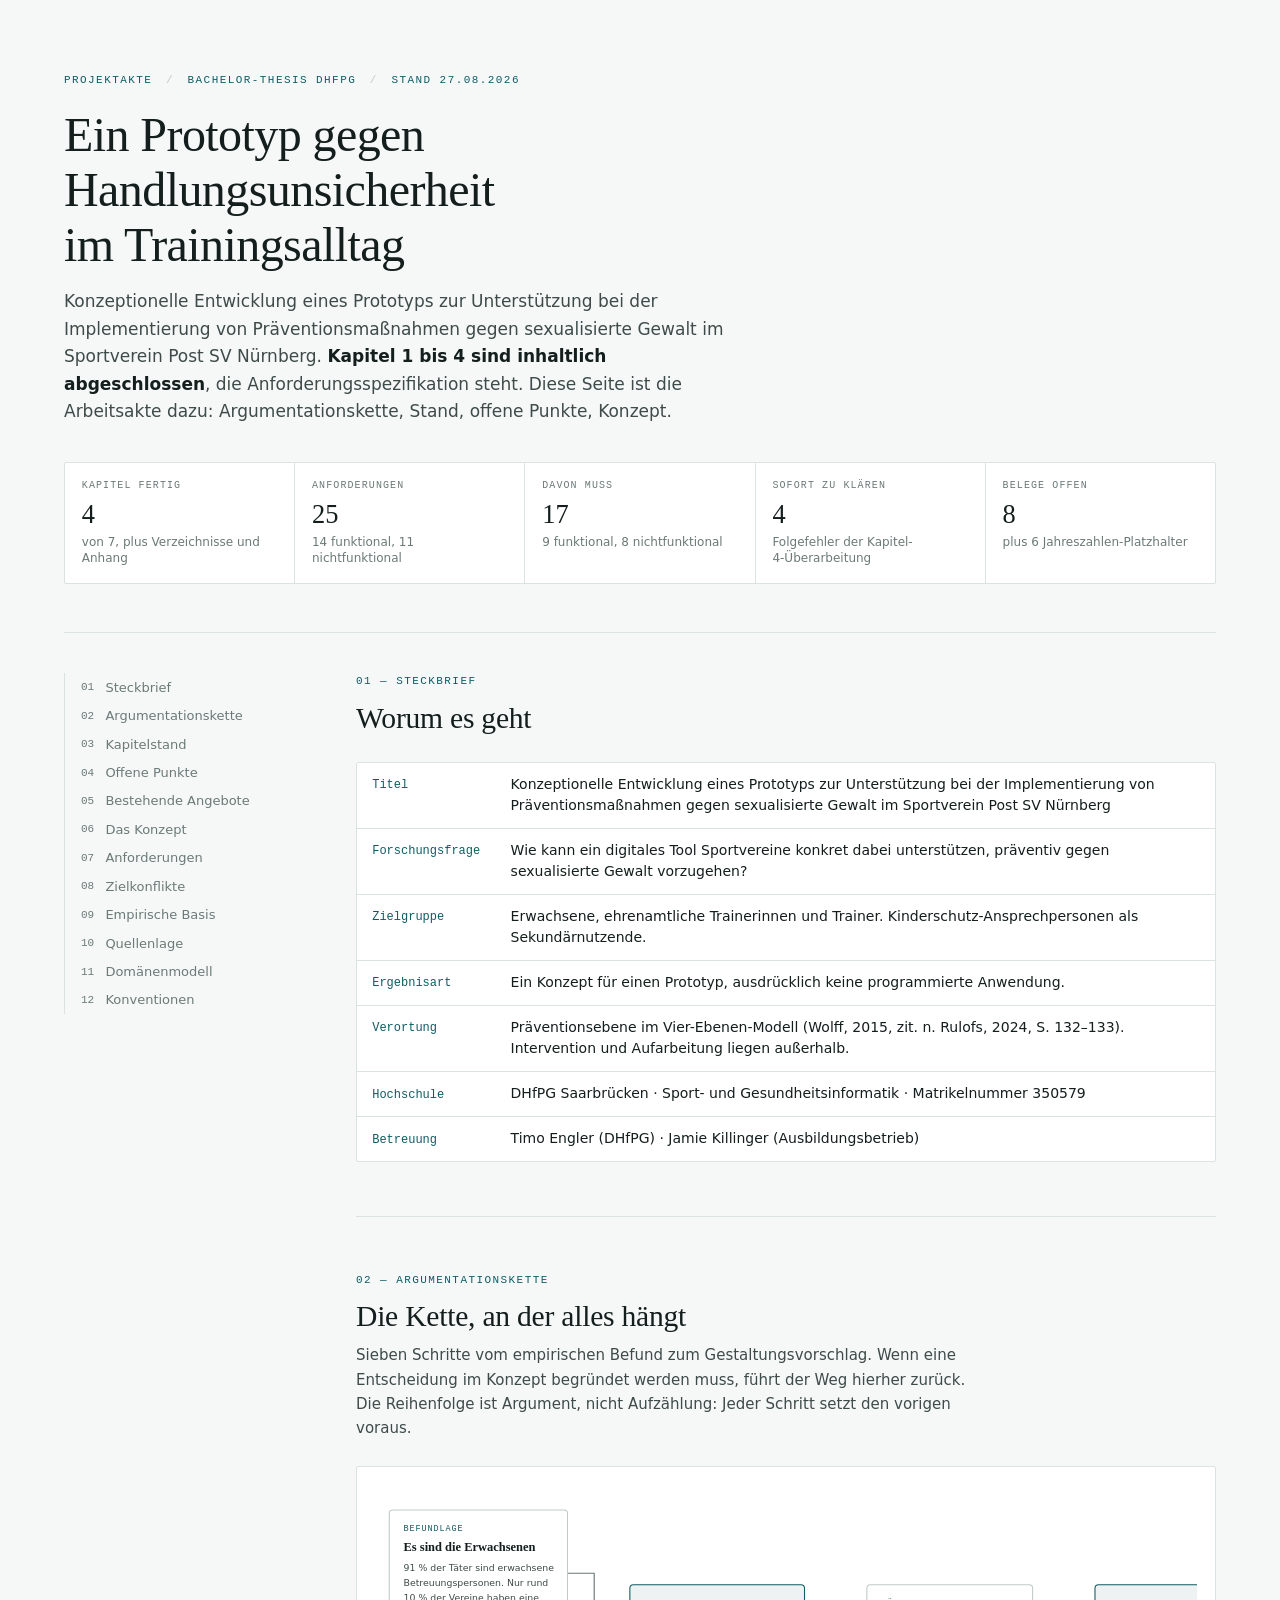
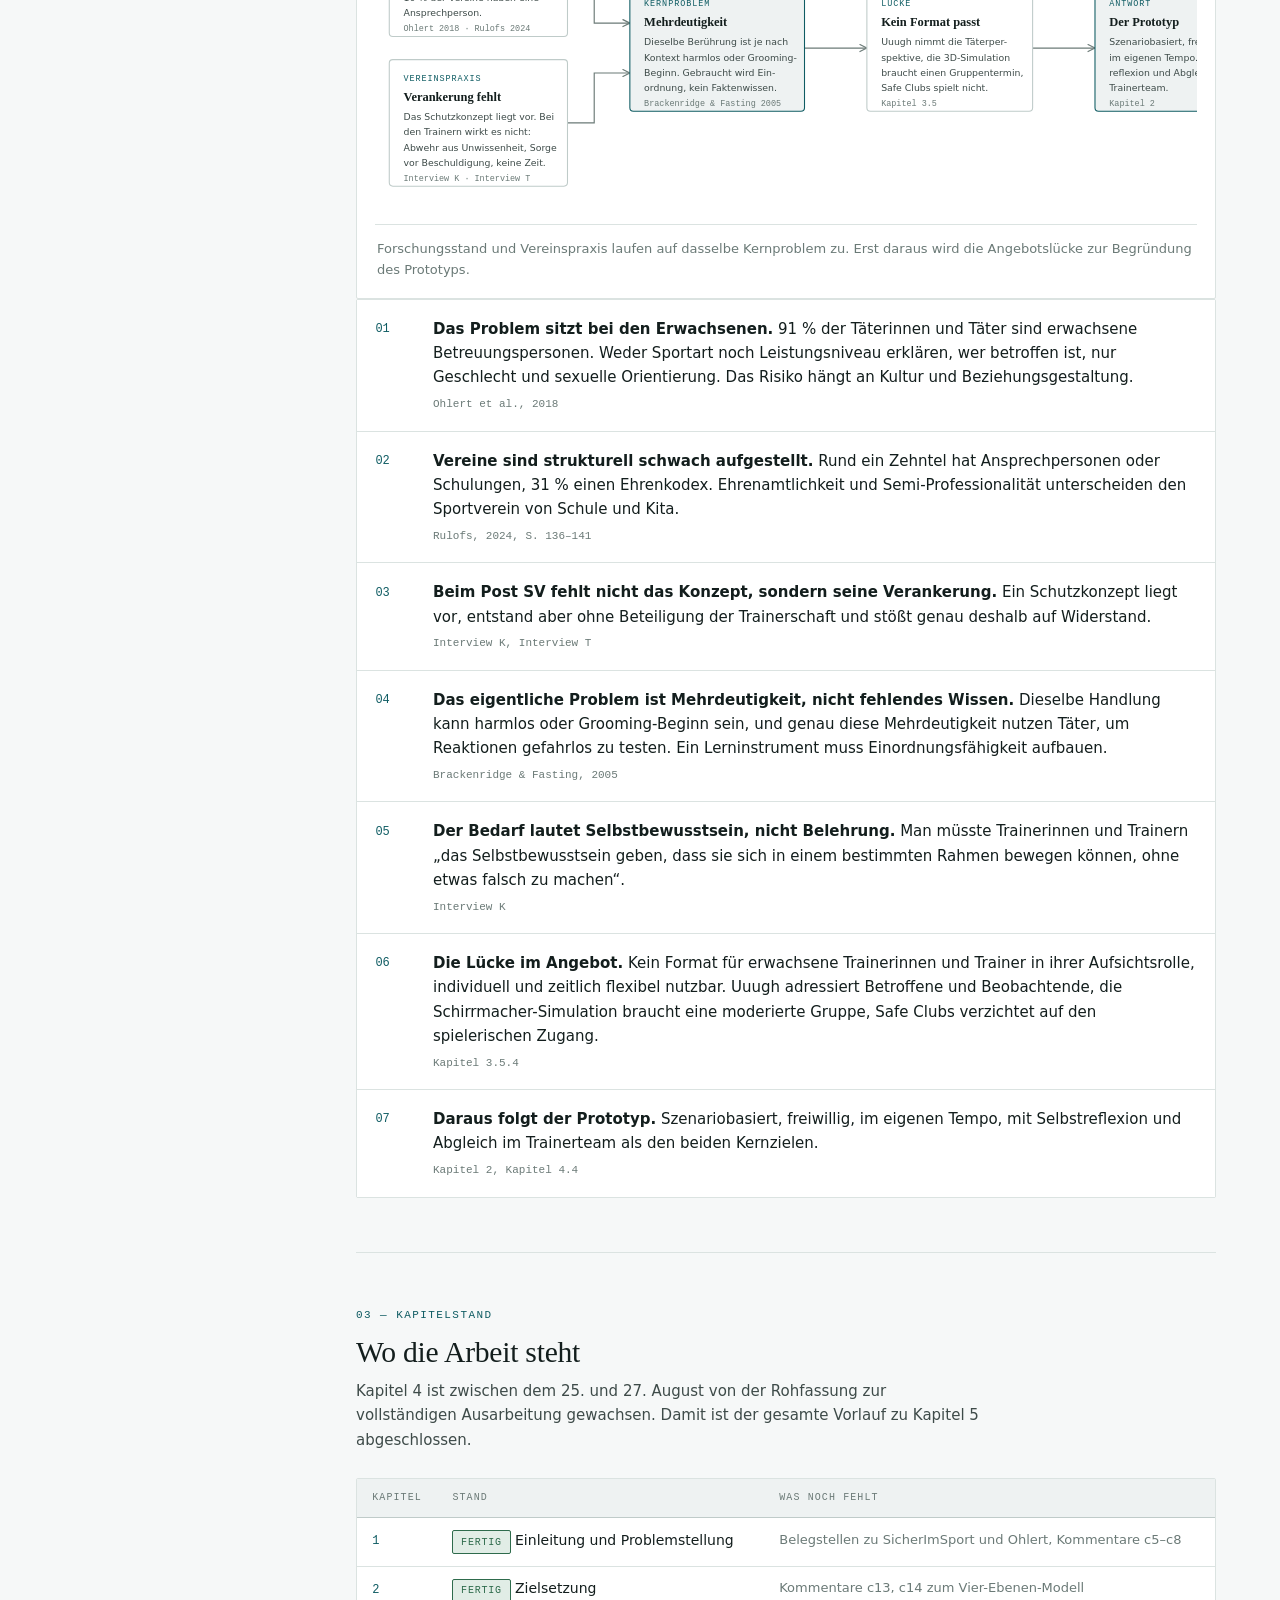
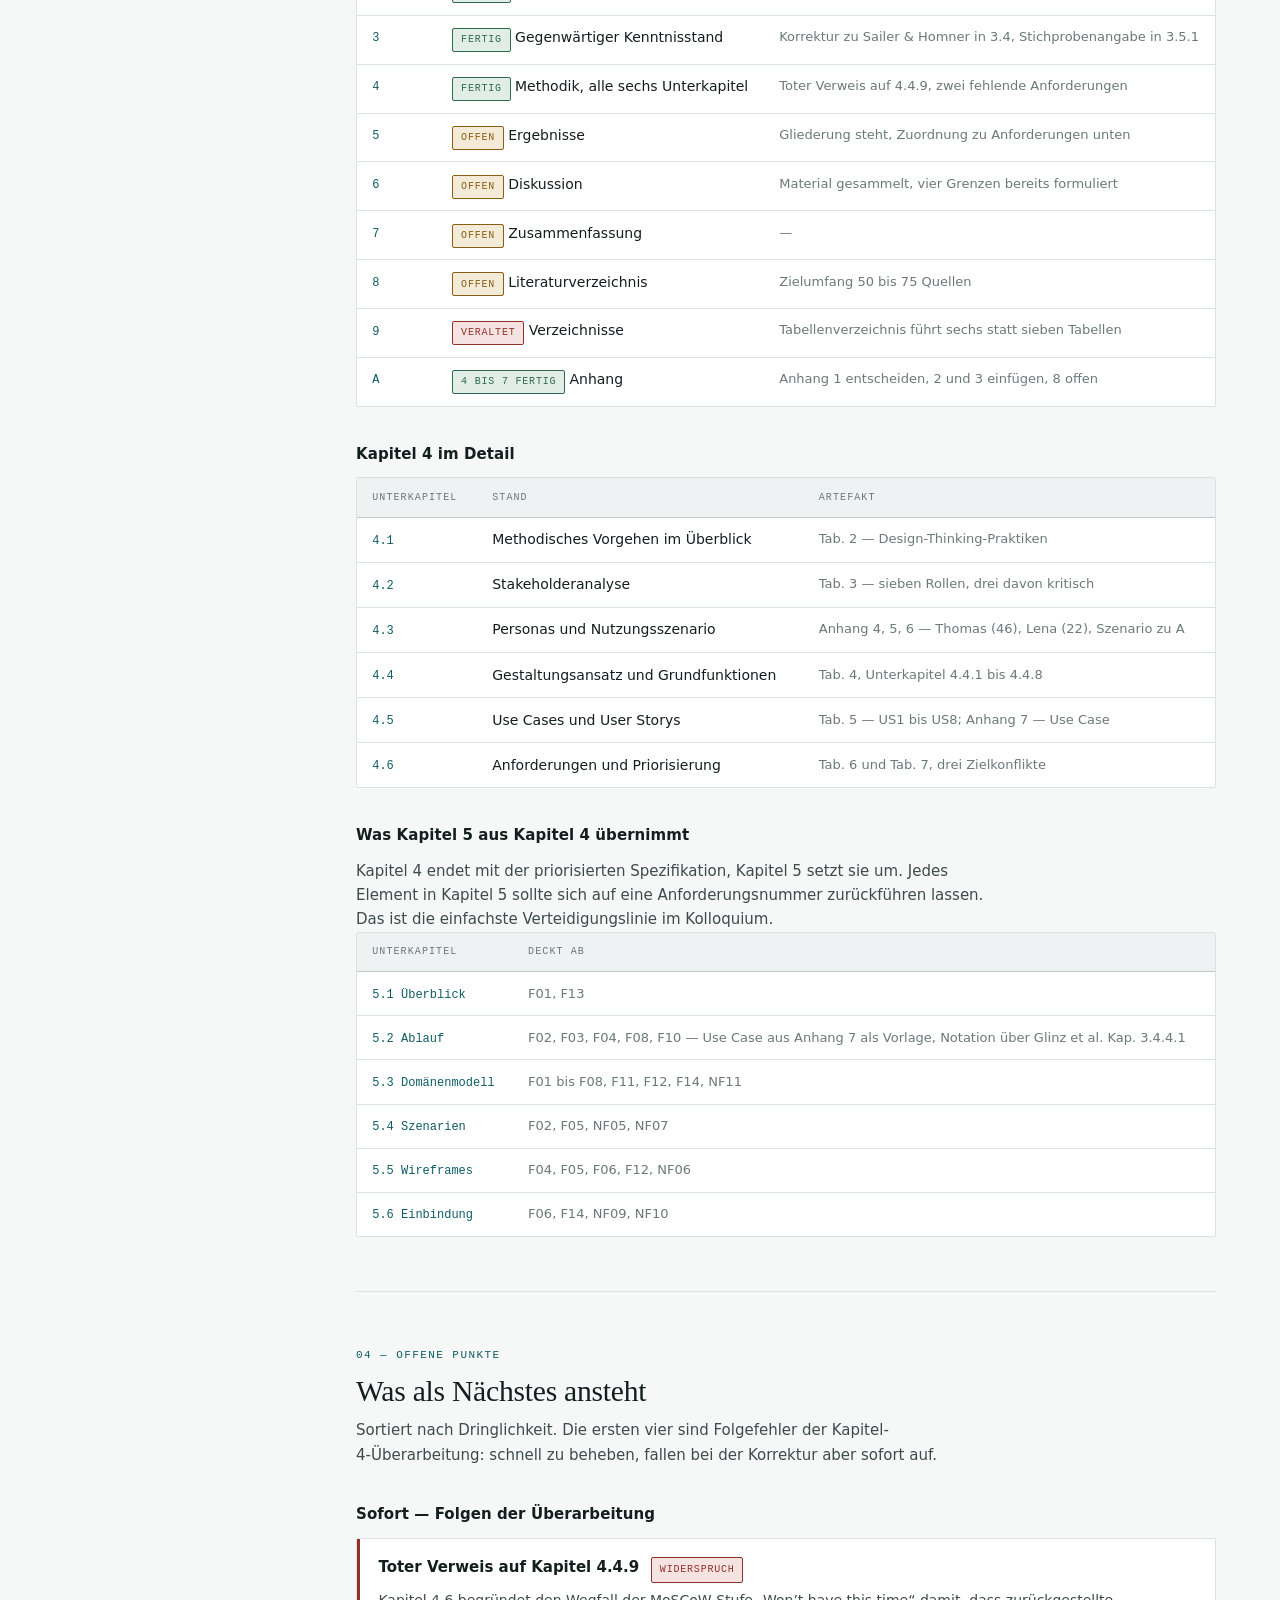
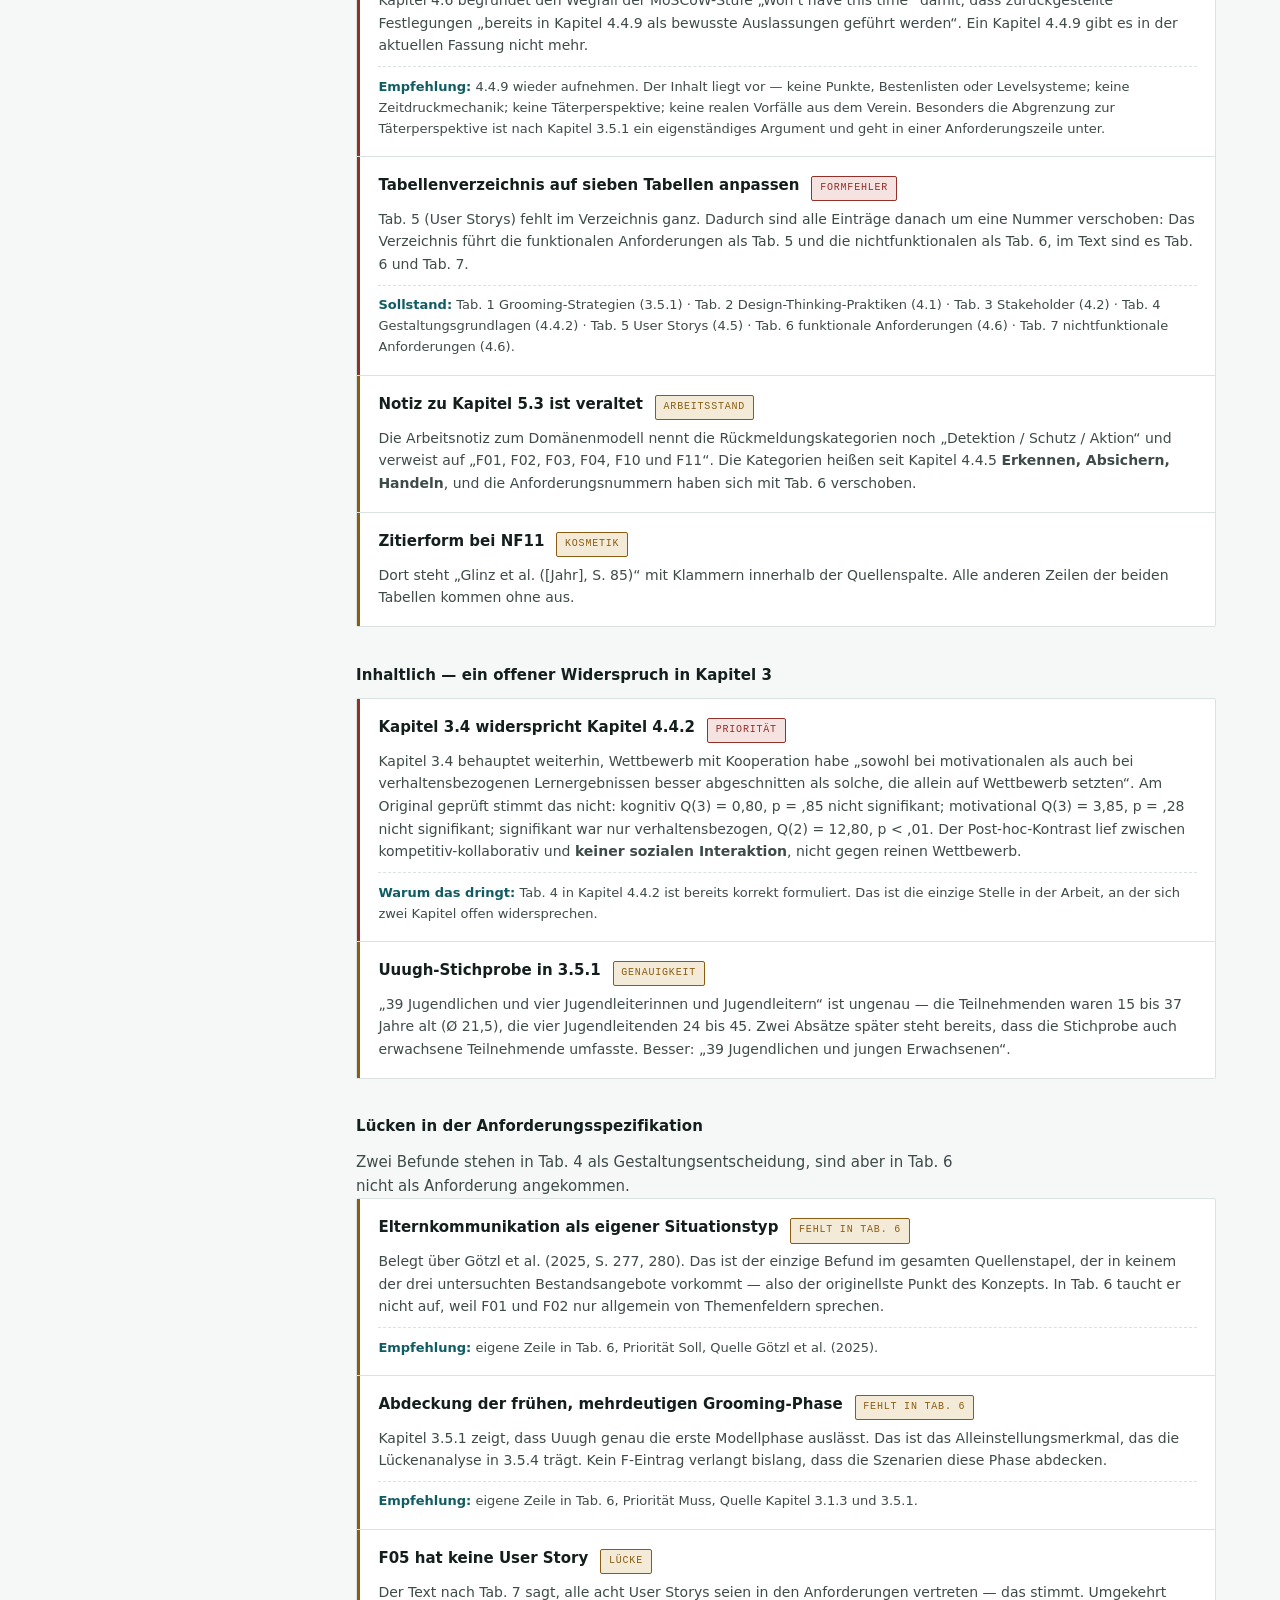
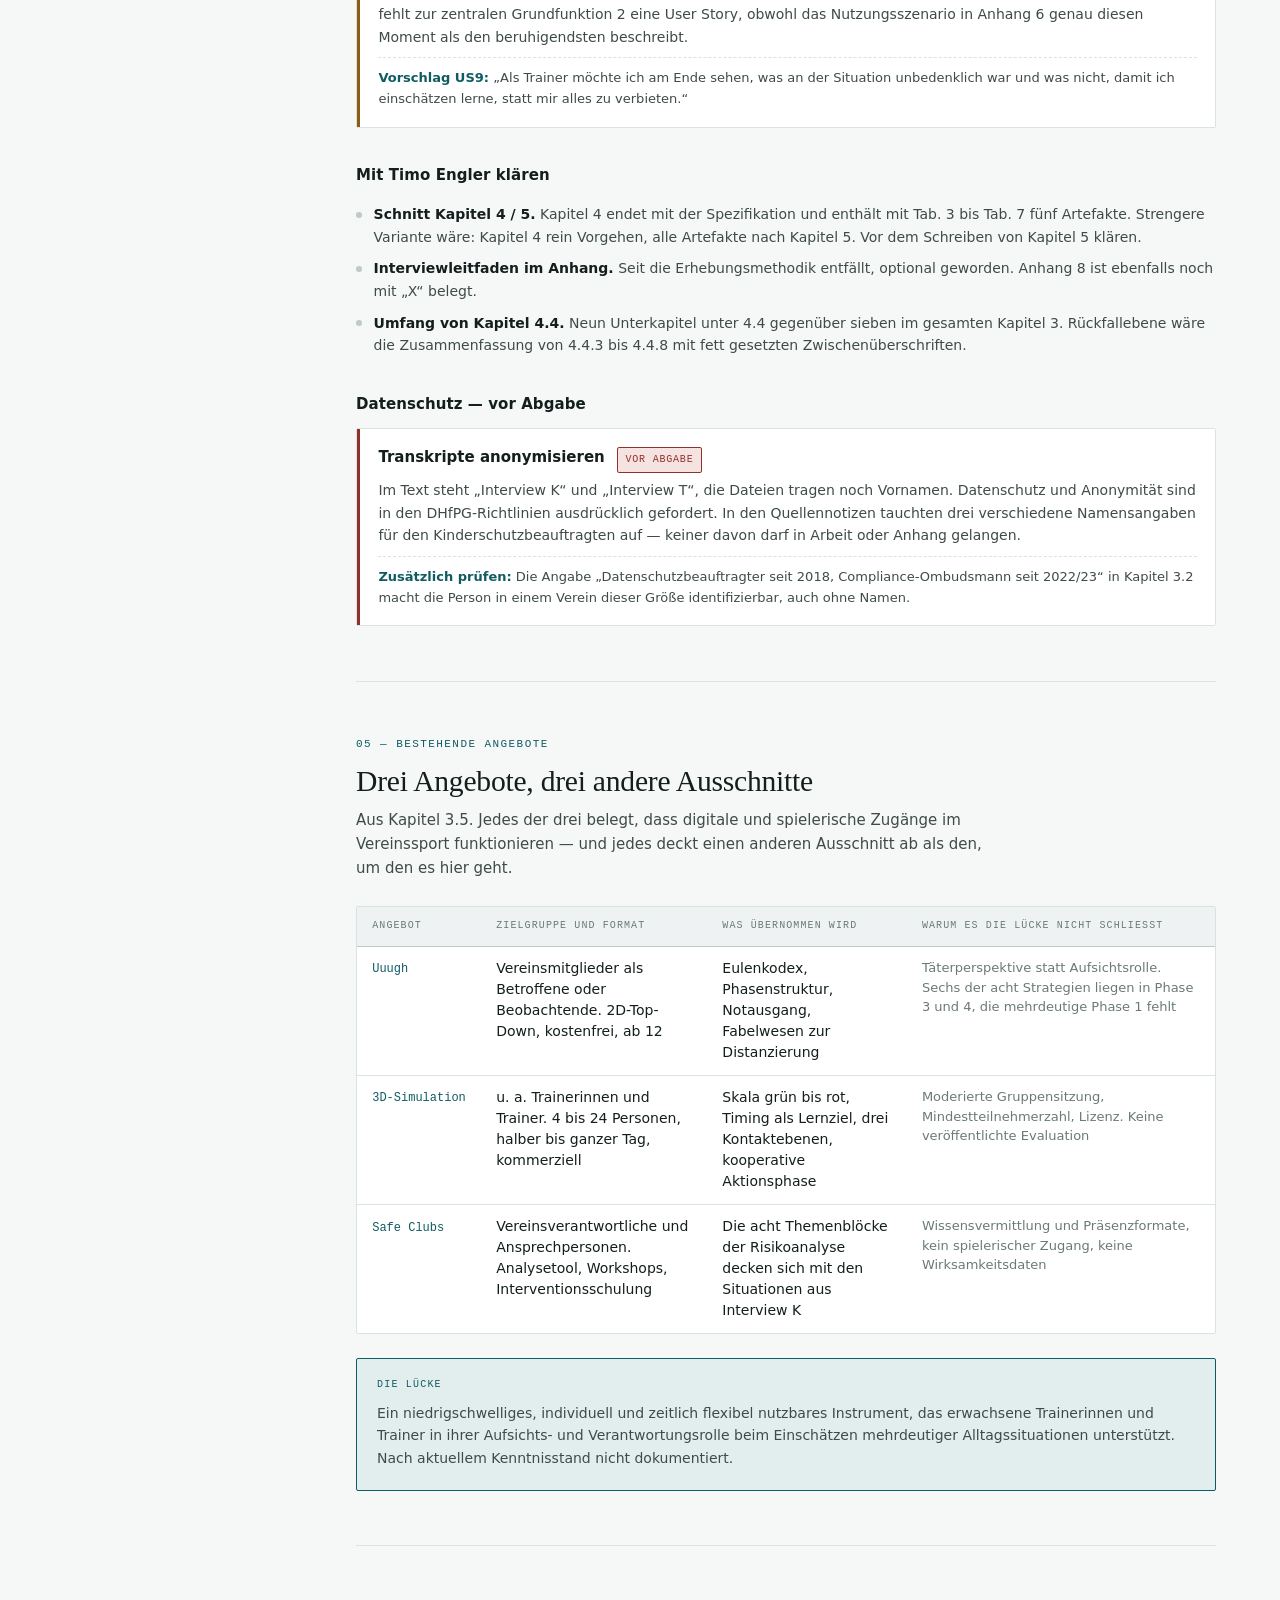
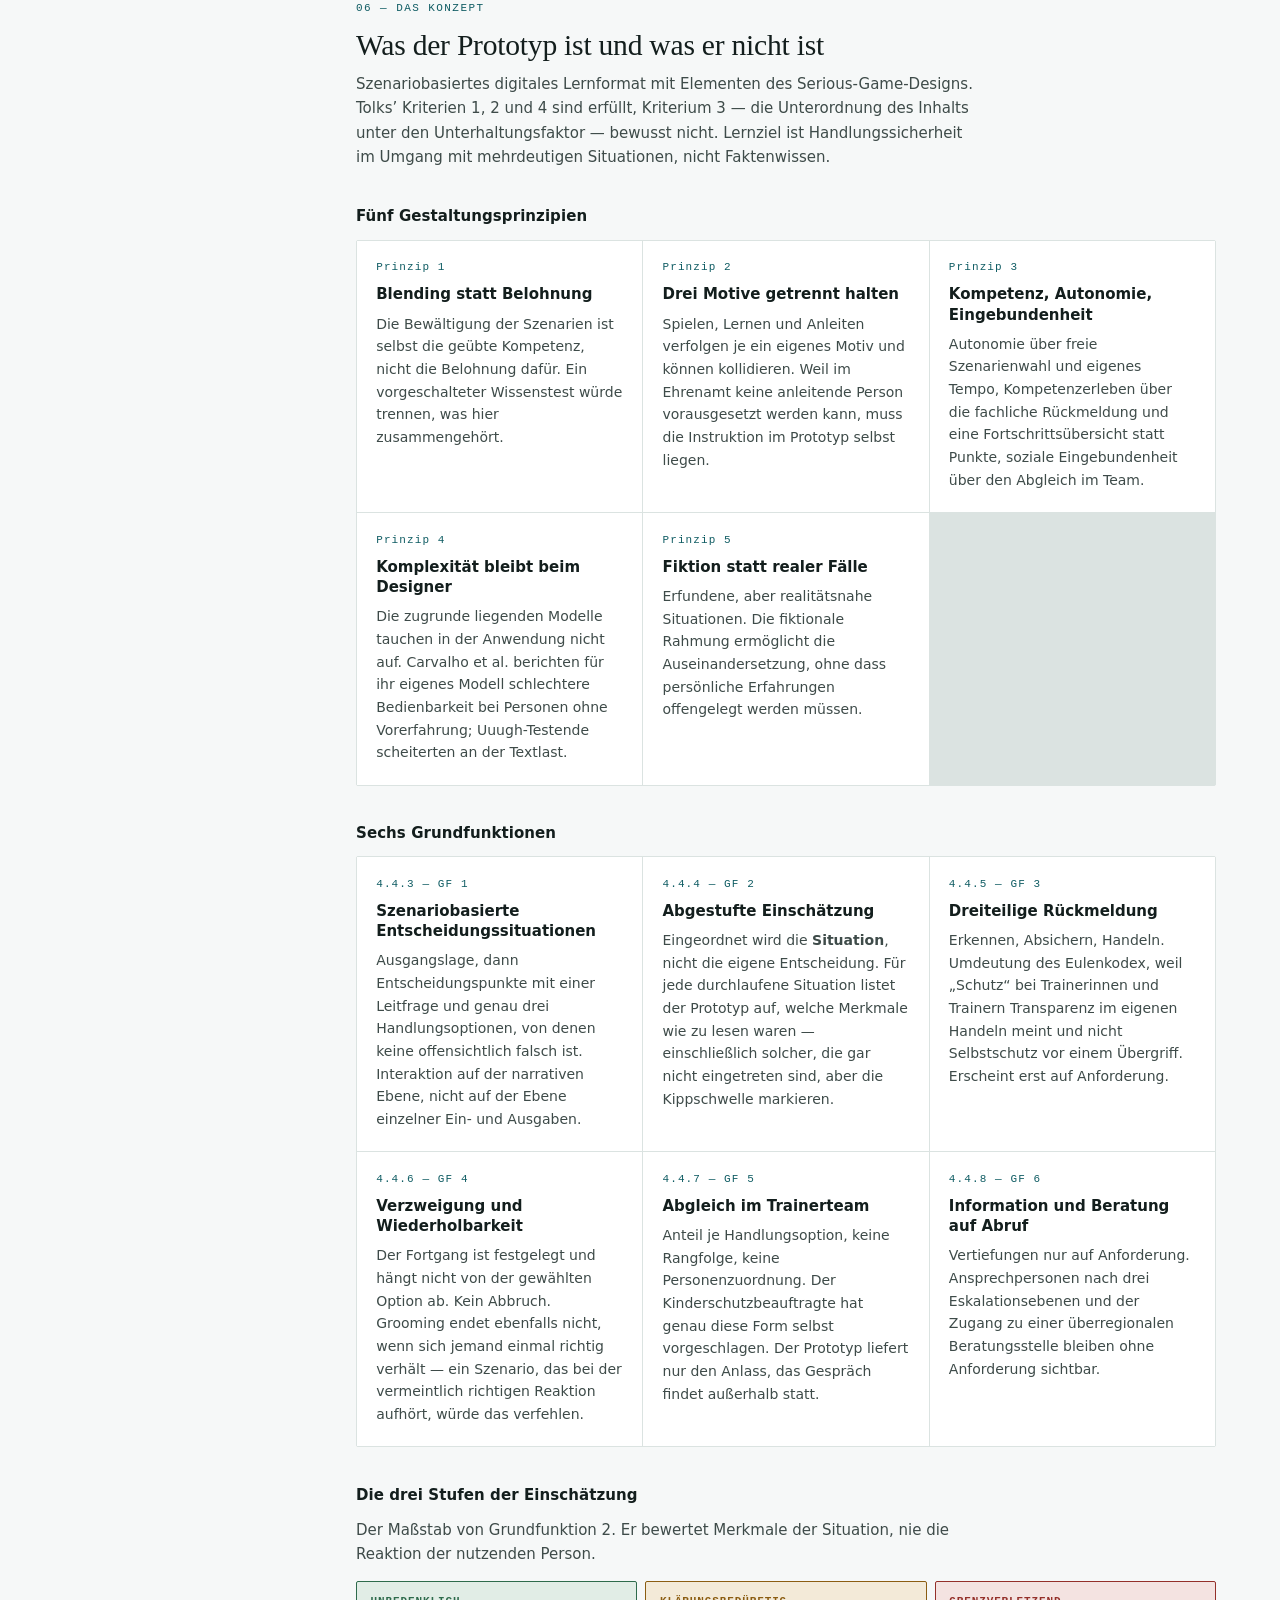
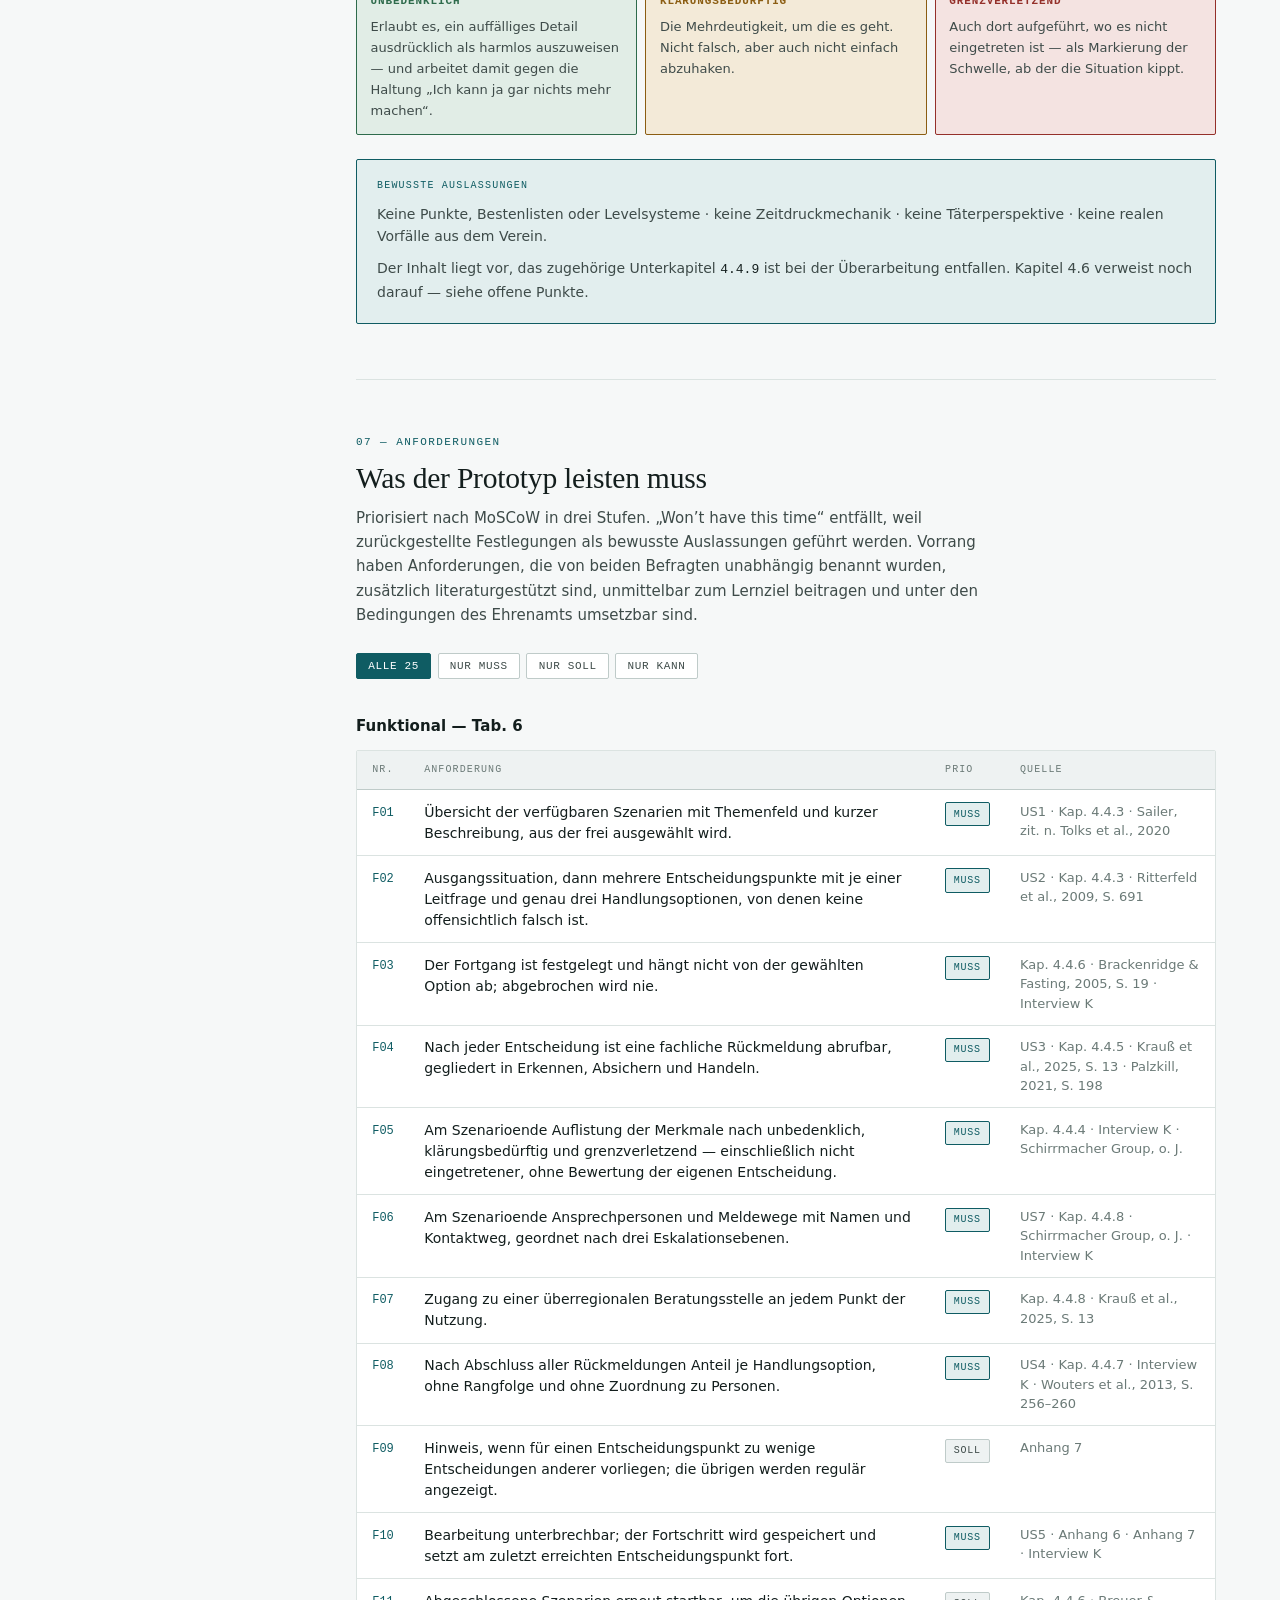
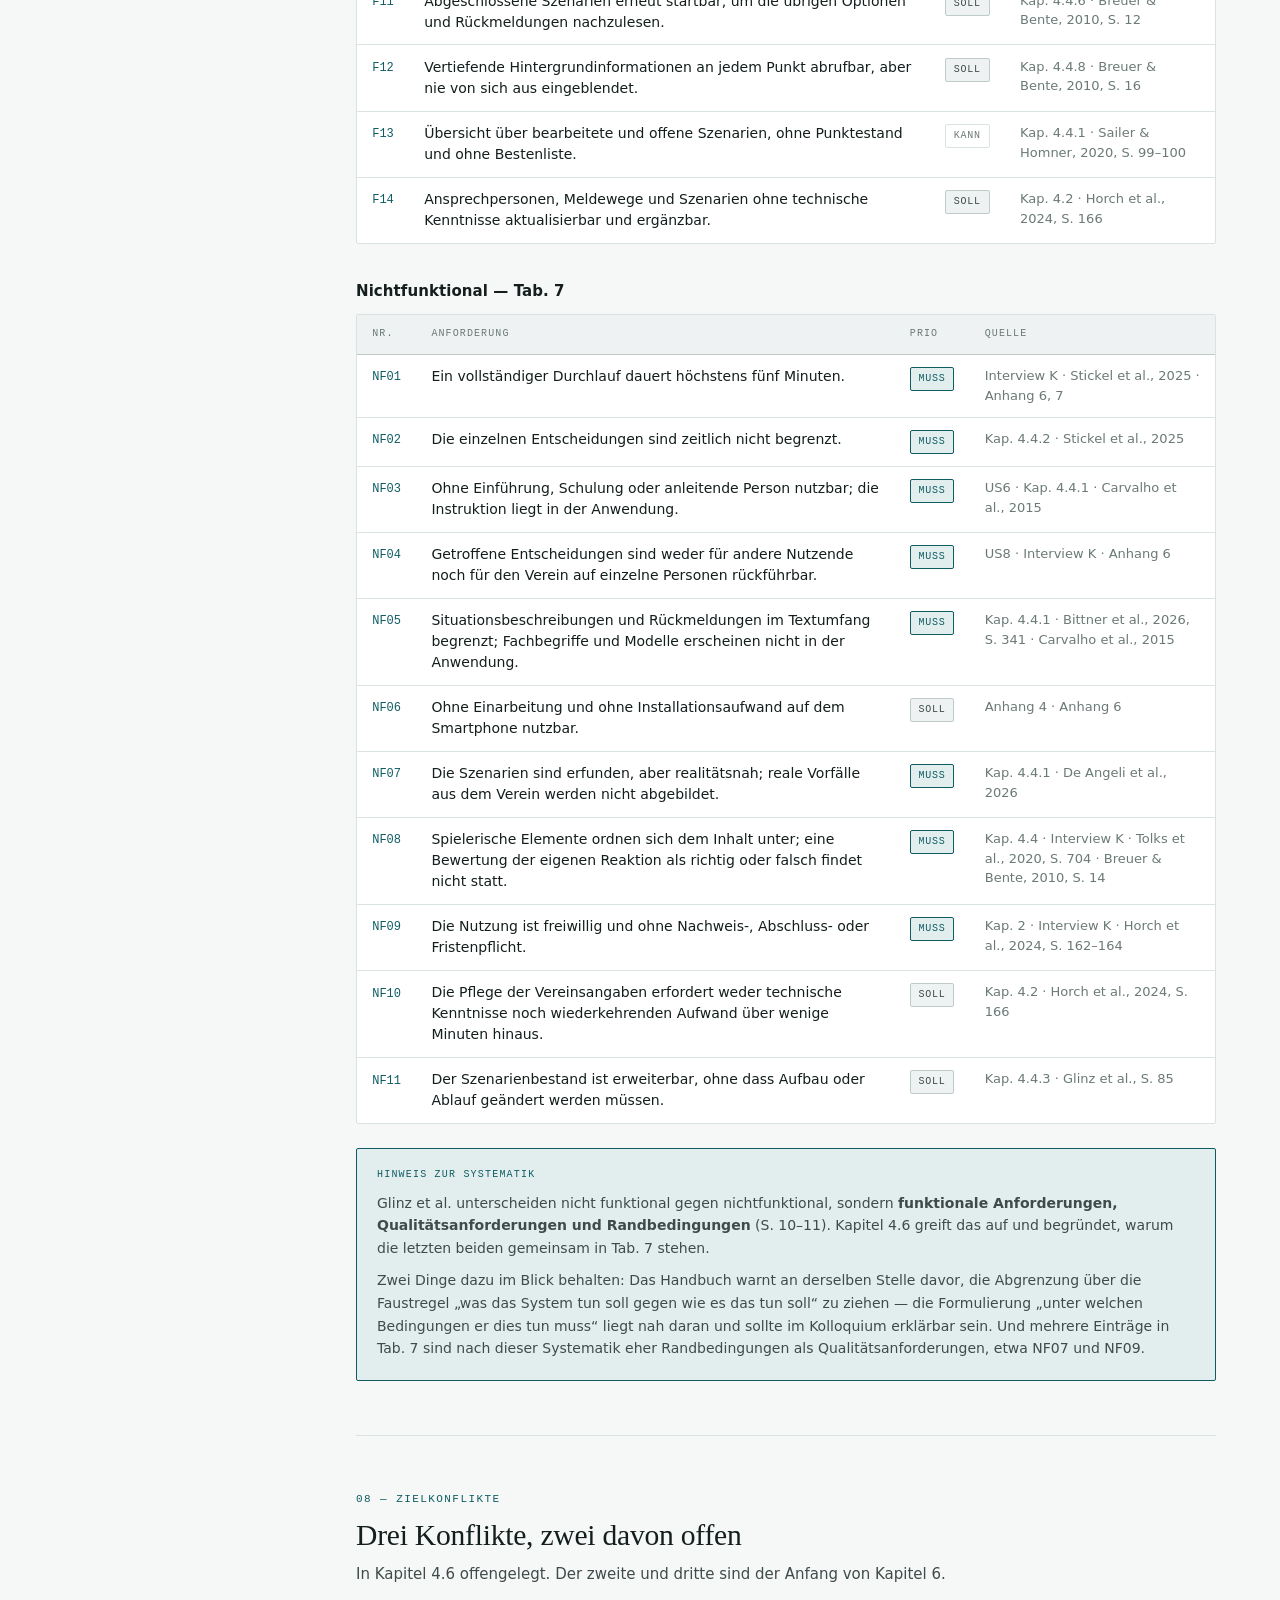
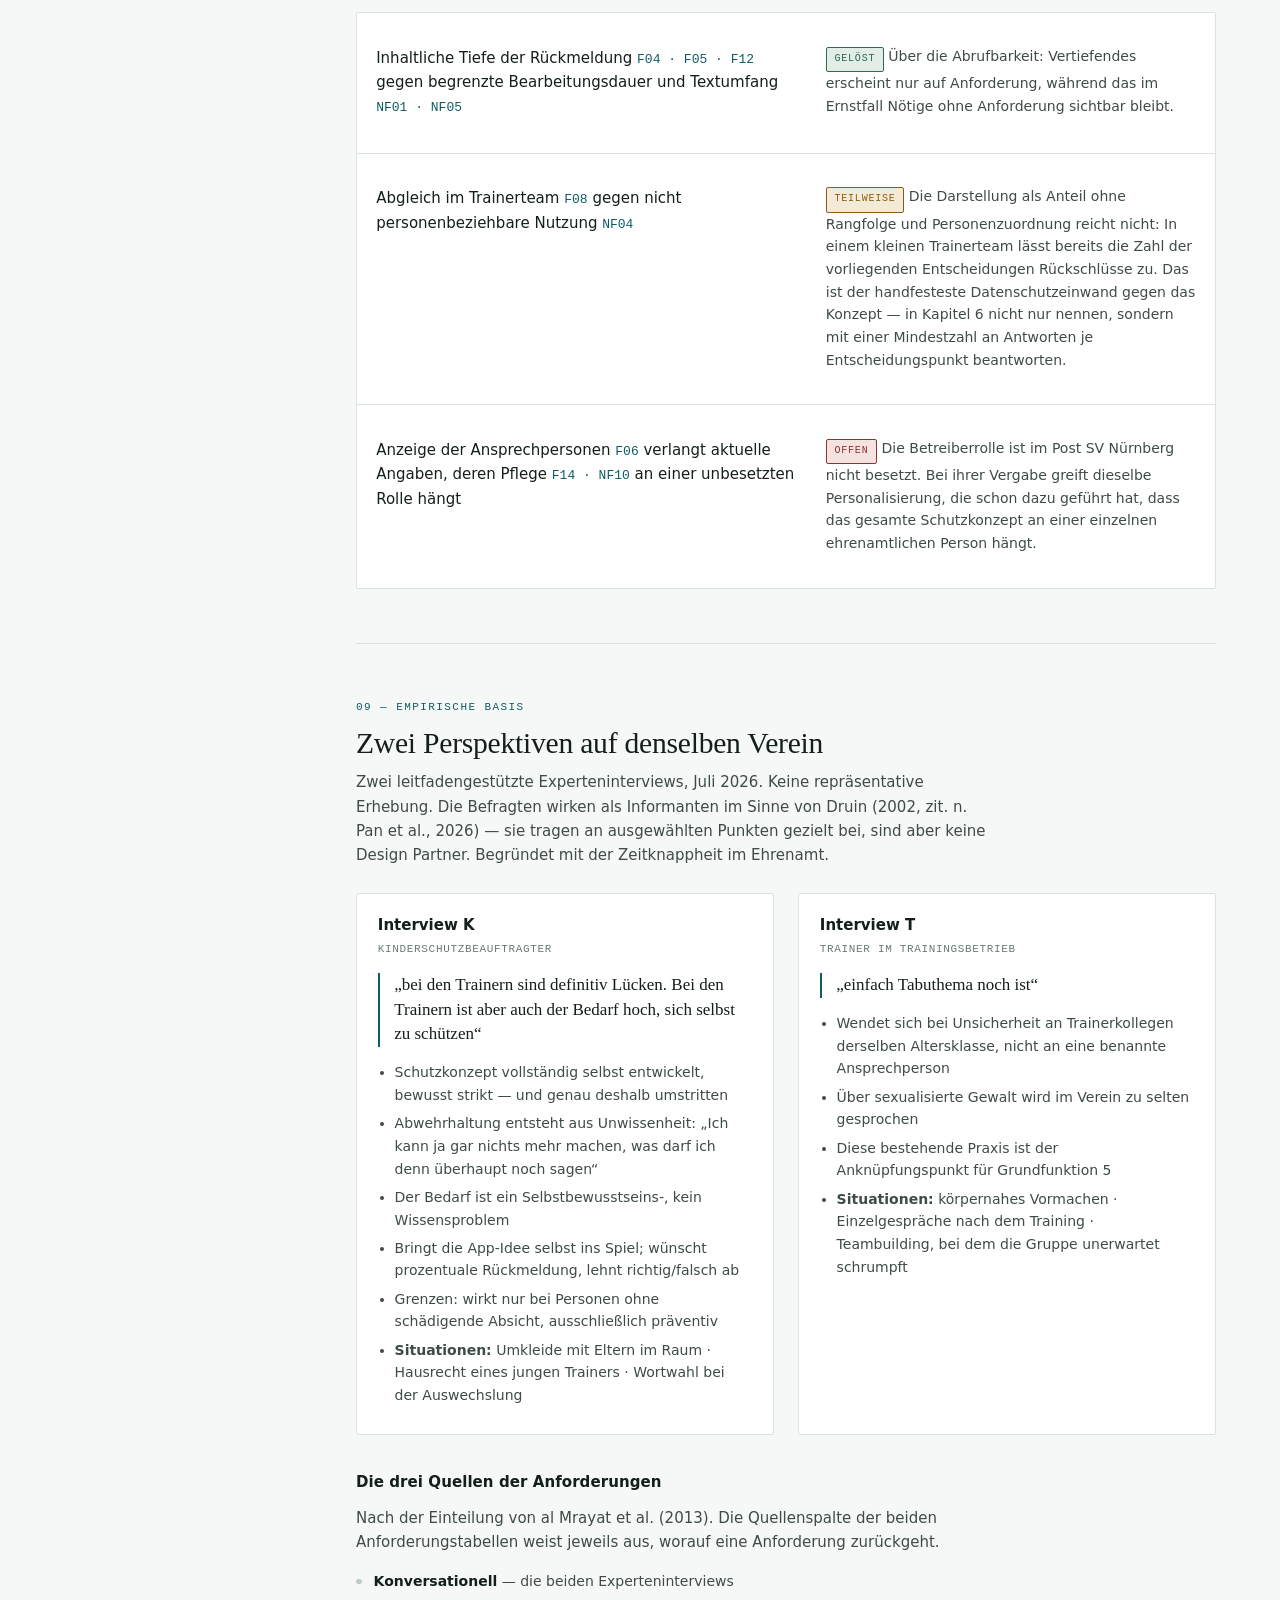
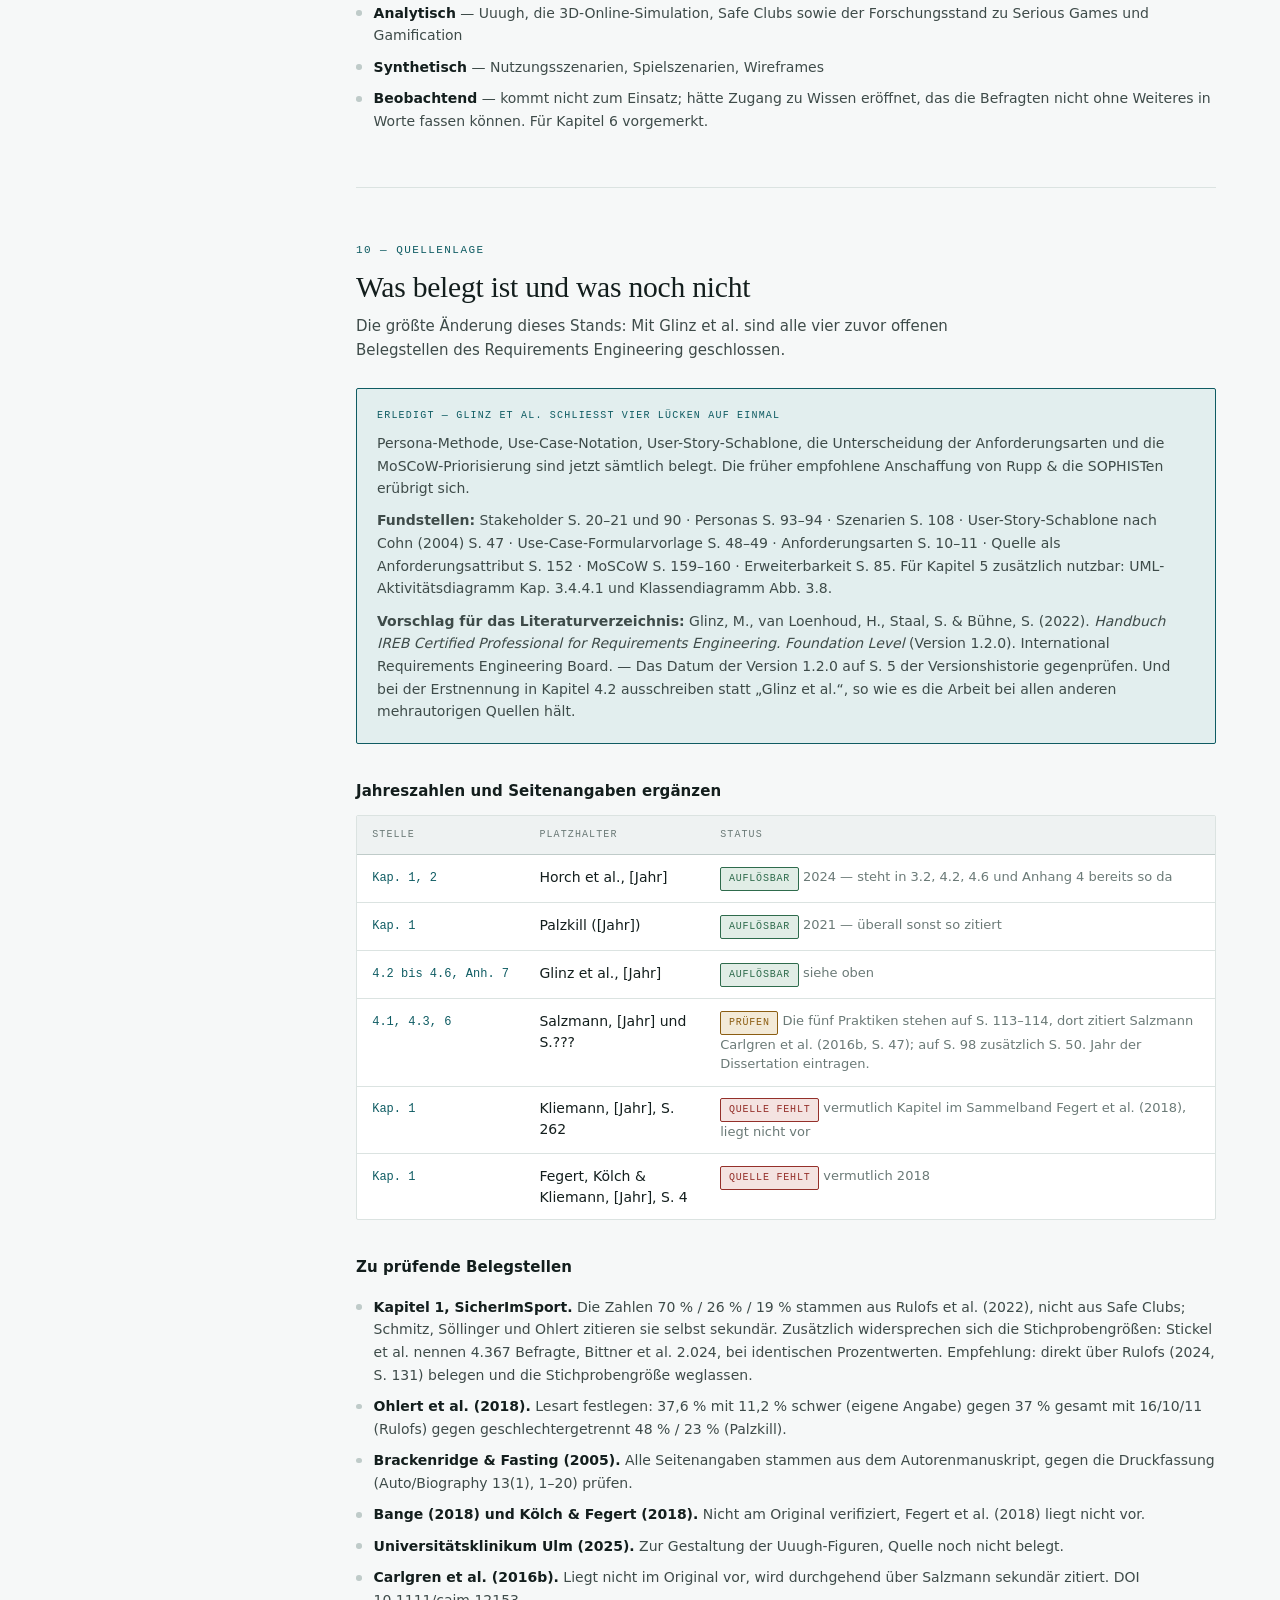
==== index.html @ 82bd3663 "Add files via upload" ====
<!doctype html>
<html lang="de">
<head>
<meta charset="utf-8">
<meta name="viewport" content="width=device-width, initial-scale=1">
<meta name="description" content="Arbeitsakte zur Bachelor-Thesis: Argumentationskette, Kapitelstand, offene Punkte und die vollstaendige Anforderungsspezifikation.">
<title>Projektakte Post SV</title>
<link rel="icon" href="data:image/svg+xml,%3Csvg xmlns='http://www.w3.org/2000/svg' viewBox='0 0 32 32'%3E%3Crect width='32' height='32' rx='4' fill='%230F5C63'/%3E%3Cpath d='M9 22V10h5.6c2.5 0 4.1 1.4 4.1 3.6 0 1.6-.9 2.7-2.3 3.1l2.9 5.3h-2.7l-2.6-4.9h-2.5V22H9zm2.5-6.9h2.8c1.3 0 2.1-.6 2.1-1.6s-.8-1.6-2.1-1.6h-2.8v3.2z' fill='%23fff'/%3E%3C/svg%3E">
<style>
:root{
  --ground:#F6F8F8;
  --surface:#FFFFFF;
  --surface-2:#EEF2F2;
  --ink:#131E1D;
  --ink-2:#3E4B49;
  --ink-3:#6B7A77;
  --rule:#DBE3E1;
  --rule-strong:#BFCBC9;
  --accent:#0F5C63;
  --accent-2:#0B4348;
  --accent-wash:#E2EEEE;
  --ok:#2E6B4C;
  --ok-wash:#E1EDE6;
  --warn:#8B5D12;
  --warn-wash:#F3EAD8;
  --crit:#94302A;
  --crit-wash:#F4E3E1;
  --on-accent:#FFFFFF;
  --shadow:0 1px 2px rgba(19,30,29,.05), 0 10px 28px -20px rgba(19,30,29,.35);

  --f-display:"Newsreader",ui-serif,Georgia,"Times New Roman",serif;
  --f-body:"IBM Plex Sans",ui-sans-serif,system-ui,"Segoe UI",Helvetica,Arial,sans-serif;
  --f-mono:"IBM Plex Mono",ui-monospace,SFMono-Regular,Menlo,Consolas,monospace;
}

@media (prefers-color-scheme:dark){
  :root:not([data-theme="light"]){
    --ground:#0E1413;
    --surface:#151D1C;
    --surface-2:#1B2523;
    --ink:#E7EDEB;
    --ink-2:#B4C1BE;
    --ink-3:#84938F;
    --rule:#26312F;
    --rule-strong:#374542;
    --accent:#61C5C8;
    --accent-2:#8BDADC;
    --accent-wash:#122C2D;
    --ok:#77C69A;
    --ok-wash:#14281E;
    --warn:#D8A85B;
    --warn-wash:#2B2213;
    --crit:#E08A80;
    --crit-wash:#2E1917;
    --on-accent:#0E1413;
    --shadow:0 1px 2px rgba(0,0,0,.4), 0 10px 28px -20px rgba(0,0,0,.8);
  }
}

:root[data-theme="dark"]{
  --ground:#0E1413;
  --surface:#151D1C;
  --surface-2:#1B2523;
  --ink:#E7EDEB;
  --ink-2:#B4C1BE;
  --ink-3:#84938F;
  --rule:#26312F;
  --rule-strong:#374542;
  --accent:#61C5C8;
  --accent-2:#8BDADC;
  --accent-wash:#122C2D;
  --ok:#77C69A;
  --ok-wash:#14281E;
  --warn:#D8A85B;
  --warn-wash:#2B2213;
  --crit:#E08A80;
  --crit-wash:#2E1917;
  --on-accent:#0E1413;
  --shadow:0 1px 2px rgba(0,0,0,.4), 0 10px 28px -20px rgba(0,0,0,.8);
}

*{box-sizing:border-box;}

/* Grid- und Flex-Kinder duerfen schrumpfen, sonst schiebt breiter Inhalt die Seite auf */
.shell > *,
main > *,
.strip > div,
.cards > article,
.chain li,
.zone,
.conflicts > div{min-width:0;}
main{min-width:0;}
.figwrap,.scroller{max-width:100%;}

body{
  margin:0;
  background:var(--ground);
  color:var(--ink);
  font-family:var(--f-body);
  font-size:1rem;
  line-height:1.62;
  -webkit-font-smoothing:antialiased;
}

/* ---------- shell ---------- */

.shell{
  max-width:1240px;
  margin:0 auto;
  padding:0 clamp(1.1rem,4vw,2.75rem) 6rem;
  display:grid;
  grid-template-columns:1fr;
  gap:0;
}

@media (min-width:1060px){
  .shell{
    grid-template-columns:15rem minmax(0,1fr);
    column-gap:3.25rem;
    align-items:start;
  }
  .masthead{grid-column:1 / -1;}
  .shell.solo{grid-template-columns:minmax(0,1fr);max-width:1080px;}
}

/* ---------- masthead ---------- */

.masthead{
  padding:clamp(2.75rem,7vw,4.5rem) 0 2rem;
  border-bottom:1px solid var(--rule);
  margin-bottom:2.5rem;
}

.eyebrow{
  font-family:var(--f-mono);
  font-size:.6875rem;
  font-weight:500;
  letter-spacing:.13em;
  text-transform:uppercase;
  color:var(--accent);
  margin:0 0 1.15rem;
  display:flex;
  flex-wrap:wrap;
  gap:.5rem .85rem;
  align-items:center;
}

.eyebrow{max-width:none;}
.eyebrow .dot{color:var(--rule-strong);}

h1{
  font-family:var(--f-display);
  font-weight:500;
  font-size:clamp(1.9rem,4.4vw,3rem);
  line-height:1.14;
  letter-spacing:-.012em;
  margin:0 0 1rem;
  max-width:22ch;
  text-wrap:balance;
}

.subtitle{
  font-size:1.0625rem;
  color:var(--ink-2);
  margin:0;
  max-width:62ch;
}

.subtitle strong{font-weight:600;color:var(--ink);}

/* ---------- status strip ---------- */

.strip{
  margin-top:2.25rem;
  display:grid;
  grid-template-columns:repeat(auto-fit,minmax(9.5rem,1fr));
  gap:1px;
  background:var(--rule);
  border:1px solid var(--rule);
  border-radius:2px;
  overflow:hidden;
}

.strip div{
  background:var(--surface);
  padding:.95rem 1.05rem 1.05rem;
}

.strip dt{
  font-family:var(--f-mono);
  font-size:.625rem;
  letter-spacing:.11em;
  text-transform:uppercase;
  color:var(--ink-3);
  margin:0 0 .4rem;
}

.strip dd{
  margin:0;
  font-family:var(--f-display);
  font-size:1.65rem;
  line-height:1.05;
  font-weight:500;
  font-variant-numeric:tabular-nums;
}

.strip dd small{
  display:block;
  font-family:var(--f-body);
  font-size:.75rem;
  font-weight:400;
  color:var(--ink-3);
  line-height:1.35;
  margin-top:.35rem;
}

/* ---------- rail ---------- */

.rail{display:none;}

@media (min-width:1060px){
  .rail{
    display:block;
    position:sticky;
    top:2rem;
    padding-bottom:2rem;
  }
  .rail ol{
    list-style:none;
    margin:0;
    padding:0;
    border-left:1px solid var(--rule);
  }
  .rail a{
    display:flex;
    gap:.7rem;
    padding:.34rem 0 .34rem 1rem;
    margin-left:-1px;
    border-left:1px solid transparent;
    color:var(--ink-3);
    text-decoration:none;
    font-size:.8125rem;
    line-height:1.35;
    transition:color .15s ease, border-color .15s ease;
  }
  .rail a:hover{color:var(--ink);}
  .rail a[aria-current="true"]{
    color:var(--accent);
    border-left-color:var(--accent);
    font-weight:500;
  }
  .rail a span{
    font-family:var(--f-mono);
    font-size:.6875rem;
    color:var(--ink-3);
    padding-top:.1rem;
    font-variant-numeric:tabular-nums;
  }
  .rail a[aria-current="true"] span{color:var(--accent);}
}

/* ---------- sections ---------- */

section{
  padding-top:3.4rem;
  scroll-margin-top:1.5rem;
}

section + section{
  border-top:1px solid var(--rule);
  margin-top:3.4rem;
  padding-top:3.4rem;
}

.sec-head{margin-bottom:1.6rem;}

.sec-num{
  font-family:var(--f-mono);
  font-size:.6875rem;
  letter-spacing:.13em;
  text-transform:uppercase;
  color:var(--accent);
  display:block;
  margin-bottom:.6rem;
}

h2{
  font-family:var(--f-display);
  font-weight:500;
  font-size:clamp(1.4rem,2.6vw,1.85rem);
  line-height:1.2;
  letter-spacing:-.008em;
  margin:0 0 .55rem;
  text-wrap:balance;
}

h3{
  font-family:var(--f-body);
  font-weight:600;
  font-size:.9375rem;
  letter-spacing:.005em;
  margin:2.2rem 0 .7rem;
}

.lede{
  color:var(--ink-2);
  margin:0;
  max-width:66ch;
  font-size:.9375rem;
}

p{max-width:68ch;}

a{color:var(--accent);text-underline-offset:.18em;text-decoration-thickness:.06em;}
a:focus-visible,button:focus-visible{outline:2px solid var(--accent);outline-offset:3px;border-radius:2px;}

/* ---------- chain ---------- */

.chain{
  list-style:none;
  margin:0;
  padding:0;
  display:grid;
  gap:1px;
  background:var(--rule);
  border:1px solid var(--rule);
  border-radius:2px;
}

.chain li{
  background:var(--surface);
  display:grid;
  grid-template-columns:2.6rem minmax(0,1fr);
  gap:0 1rem;
  padding:1.05rem 1.15rem;
}

.chain b{
  font-family:var(--f-mono);
  font-size:.75rem;
  font-weight:500;
  color:var(--accent);
  padding-top:.22rem;
  font-variant-numeric:tabular-nums;
}

.chain p{margin:0;font-size:.9375rem;max-width:none;}
.chain p strong{font-weight:600;}
.chain cite{
  display:block;
  font-style:normal;
  font-family:var(--f-mono);
  font-size:.6875rem;
  color:var(--ink-3);
  margin-top:.4rem;
}

/* ---------- tables ---------- */

.scroller{
  overflow-x:auto;
  border:1px solid var(--rule);
  border-radius:2px;
  background:var(--surface);
}

table{
  width:100%;
  border-collapse:collapse;
  font-size:.875rem;
  min-width:34rem;
}

thead th{
  text-align:left;
  font-family:var(--f-mono);
  font-size:.625rem;
  letter-spacing:.11em;
  text-transform:uppercase;
  color:var(--ink-3);
  font-weight:500;
  padding:.7rem .95rem;
  border-bottom:1px solid var(--rule-strong);
  white-space:nowrap;
  background:var(--surface-2);
}

tbody td{
  padding:.72rem .95rem;
  border-bottom:1px solid var(--rule);
  vertical-align:top;
  line-height:1.5;
}

tbody tr:last-child td{border-bottom:0;}

td.id{
  font-family:var(--f-mono);
  font-size:.75rem;
  color:var(--accent);
  white-space:nowrap;
  font-variant-numeric:tabular-nums;
  padding-top:.85rem;
}

td.src{color:var(--ink-3);font-size:.8125rem;}
td.nowrap{white-space:nowrap;}

/* ---------- pills ---------- */

.pill{
  display:inline-block;
  font-family:var(--f-mono);
  font-size:.625rem;
  letter-spacing:.08em;
  text-transform:uppercase;
  font-weight:500;
  padding:.2rem .48rem .24rem;
  border-radius:2px;
  white-space:nowrap;
  border:1px solid transparent;
}
.pill.muss{background:var(--accent-wash);color:var(--accent);border-color:var(--accent);}
.pill.soll{background:var(--surface-2);color:var(--ink-2);border-color:var(--rule-strong);}
.pill.kann{background:transparent;color:var(--ink-3);border-color:var(--rule);}
.pill.ok{background:var(--ok-wash);color:var(--ok);border-color:var(--ok);}
.pill.warn{background:var(--warn-wash);color:var(--warn);border-color:var(--warn);}
.pill.crit{background:var(--crit-wash);color:var(--crit);border-color:var(--crit);}

/* ---------- filter ---------- */

.filter{
  display:flex;
  flex-wrap:wrap;
  gap:.4rem;
  margin:0 0 1rem;
}

.filter button{
  font-family:var(--f-mono);
  font-size:.6875rem;
  letter-spacing:.06em;
  text-transform:uppercase;
  padding:.38rem .7rem;
  background:var(--surface);
  color:var(--ink-2);
  border:1px solid var(--rule-strong);
  border-radius:2px;
  cursor:pointer;
  transition:background .15s ease,color .15s ease,border-color .15s ease;
}
.filter button:hover{border-color:var(--accent);color:var(--accent);}
.filter button[aria-pressed="true"]{
  background:var(--accent);
  border-color:var(--accent);
  color:var(--on-accent);
}

/* ---------- cards ---------- */

.cards{
  display:grid;
  grid-template-columns:repeat(auto-fit,minmax(15.5rem,1fr));
  gap:1px;
  background:var(--rule);
  border:1px solid var(--rule);
  border-radius:2px;
}

.cards article{
  background:var(--surface);
  padding:1.15rem 1.2rem 1.3rem;
}

.cards h4{
  margin:0 0 .5rem;
  font-family:var(--f-body);
  font-size:.9375rem;
  font-weight:600;
  line-height:1.35;
}

.cards .num{
  font-family:var(--f-mono);
  font-size:.6875rem;
  color:var(--accent);
  display:block;
  margin-bottom:.45rem;
  letter-spacing:.1em;
}

.cards p{margin:0;font-size:.875rem;color:var(--ink-2);max-width:none;}
.cards p + p{margin-top:.6rem;}

/* ---------- open items ---------- */

.items{
  list-style:none;
  margin:0;
  padding:0;
  display:grid;
  gap:1px;
  background:var(--rule);
  border:1px solid var(--rule);
  border-radius:2px;
}

.items li{
  background:var(--surface);
  padding:1rem 1.15rem 1.1rem;
  border-left:3px solid var(--rule-strong);
}
.items li.crit{border-left-color:var(--crit);}
.items li.warn{border-left-color:var(--warn);}
.items li.ok{border-left-color:var(--ok);}

.items .top{
  display:flex;
  flex-wrap:wrap;
  gap:.5rem .75rem;
  align-items:baseline;
  margin-bottom:.4rem;
}

.items .top b{font-size:.9375rem;font-weight:600;}
.items p{margin:0;font-size:.875rem;color:var(--ink-2);max-width:none;}
.items p + p{margin-top:.5rem;}
.items .fix{
  margin-top:.55rem;
  padding-top:.55rem;
  border-top:1px dashed var(--rule);
  font-size:.8125rem;
}
.items .fix b{color:var(--accent);font-weight:600;}

/* ---------- ampel ---------- */

.ampel{
  display:flex;
  flex-wrap:wrap;
  gap:.5rem;
  margin:.9rem 0 0;
  padding:0;
  list-style:none;
}
.ampel li{
  flex:1 1 11rem;
  padding:.7rem .85rem .8rem;
  border-radius:2px;
  font-size:.8125rem;
  border:1px solid;
}
.ampel li:nth-child(1){background:var(--ok-wash);border-color:var(--ok);color:var(--ok);}
.ampel li:nth-child(2){background:var(--warn-wash);border-color:var(--warn);color:var(--warn);}
.ampel li:nth-child(3){background:var(--crit-wash);border-color:var(--crit);color:var(--crit);}
.ampel b{
  display:block;
  font-family:var(--f-mono);
  font-size:.6875rem;
  letter-spacing:.08em;
  text-transform:uppercase;
  margin-bottom:.3rem;
}
.ampel span{color:var(--ink-2);}

/* ---------- quotes ---------- */

.quotes{display:grid;gap:1.5rem;grid-template-columns:repeat(auto-fit,minmax(17rem,1fr));}

.quotes section, .quotes > div{
  border:1px solid var(--rule);
  border-radius:2px;
  background:var(--surface);
  padding:1.2rem 1.3rem 1.35rem;
}

.quotes h4{
  margin:0 0 .2rem;
  font-family:var(--f-body);
  font-size:.9375rem;
  font-weight:600;
}
.quotes .role{
  font-family:var(--f-mono);
  font-size:.6875rem;
  color:var(--ink-3);
  letter-spacing:.06em;
  text-transform:uppercase;
  margin:0 0 .9rem;
}
.quotes blockquote{
  margin:0 0 .9rem;
  padding-left:.9rem;
  border-left:2px solid var(--accent);
  font-family:var(--f-display);
  font-size:1.0625rem;
  line-height:1.45;
  color:var(--ink);
}
.quotes ul{margin:0;padding-left:1.05rem;font-size:.875rem;color:var(--ink-2);}
.quotes li{margin-bottom:.35rem;}

/* ---------- callout ---------- */

.callout{
  border:1px solid var(--accent);
  background:var(--accent-wash);
  border-radius:2px;
  padding:1.15rem 1.25rem 1.25rem;
  margin:1.5rem 0 0;
}
.callout .tag{
  font-family:var(--f-mono);
  font-size:.625rem;
  letter-spacing:.12em;
  text-transform:uppercase;
  color:var(--accent);
  display:block;
  margin-bottom:.5rem;
}
.callout p{margin:0;font-size:.875rem;color:var(--ink-2);max-width:none;}
.callout p + p{margin-top:.6rem;}
.callout code{
  font-family:var(--f-mono);
  font-size:.8125rem;
  color:var(--ink);
}

/* ---------- conflicts ---------- */

.conflicts{display:grid;gap:1px;background:var(--rule);border:1px solid var(--rule);border-radius:2px;}
.conflicts > div{background:var(--surface);padding:1.1rem 1.2rem 1.2rem;display:grid;gap:.75rem;}
@media (min-width:720px){.conflicts > div{grid-template-columns:1.15fr 1fr;gap:1.5rem;}}
.conflicts .vs{font-size:.9375rem;font-weight:500;}
.conflicts .vs code{font-family:var(--f-mono);font-size:.8125rem;color:var(--accent);}
.conflicts .res{font-size:.875rem;color:var(--ink-2);}

/* ---------- misc ---------- */

.plain{list-style:none;margin:1rem 0 0;padding:0;display:grid;gap:.55rem;}
.plain li{
  font-size:.875rem;
  color:var(--ink-2);
  padding-left:1.1rem;
  position:relative;
}
.plain li::before{
  content:"";
  position:absolute;
  left:0;top:.62em;
  width:.35rem;height:.35rem;
  background:var(--rule-strong);
  border-radius:50%;
}
.plain li strong{color:var(--ink);font-weight:600;}

.linkcard{
  display:flex;
  flex-wrap:wrap;
  align-items:center;
  justify-content:space-between;
  gap:1rem;
  border:1px solid var(--rule-strong);
  border-radius:2px;
  background:var(--surface);
  padding:1.15rem 1.25rem;
  text-decoration:none;
  color:inherit;
  margin-top:1.4rem;
  transition:border-color .15s ease, box-shadow .15s ease;
}
.linkcard:hover{border-color:var(--accent);box-shadow:var(--shadow);}
.linkcard b{display:block;font-size:.9375rem;font-weight:600;margin-bottom:.2rem;}
.linkcard span{font-size:.8125rem;color:var(--ink-3);}
.linkcard .go{font-family:var(--f-mono);font-size:.75rem;color:var(--accent);white-space:nowrap;}

footer{
  margin-top:4rem;
  padding-top:1.5rem;
  border-top:1px solid var(--rule);
  font-size:.8125rem;
  color:var(--ink-3);
  display:flex;
  flex-wrap:wrap;
  gap:.5rem 1.25rem;
  justify-content:space-between;
}
footer p{margin:0;max-width:none;}

.hidden{display:none !important;}

@media (prefers-reduced-motion:reduce){
  *{transition:none !important;animation:none !important;scroll-behavior:auto !important;}
}

/* ---------- figures / diagrams ---------- */

.figwrap{
  border:1px solid var(--rule);
  border-radius:2px;
  background:var(--surface);
  padding:1.1rem 1.1rem .4rem;
  margin-top:1.4rem;
}
.figwrap .scroll{overflow-x:auto;}
.figwrap svg{display:block;width:100%;height:auto;color:var(--ink-3);}
#chain-svg{min-width:900px;}
#model-svg{min-width:960px;}
figure{margin:0;}
figcaption{
  font-size:.8125rem;
  color:var(--ink-3);
  padding:.85rem .15rem .7rem;
  border-top:1px solid var(--rule);
  margin-top:.8rem;
}

.d-cls{font-family:var(--f-body);font-size:13px;font-weight:600;fill:var(--accent);}
.d-ster{font-family:var(--f-mono);font-size:10px;fill:var(--ink-3);letter-spacing:.03em;}
.d-attr{font-family:var(--f-mono);font-size:11px;fill:currentColor;}
.d-val{font-family:var(--f-mono);font-size:10.5px;fill:currentColor;}
.d-edge{font-family:var(--f-body);font-size:11px;fill:currentColor;}
.d-mult{font-family:var(--f-mono);font-size:10.5px;fill:currentColor;}
.d-pkg{font-family:var(--f-mono);font-size:10.5px;letter-spacing:.12em;fill:var(--ink-3);}
.c-eye{font-family:var(--f-mono);font-size:9.5px;letter-spacing:.11em;fill:var(--accent);}
.c-ttl{font-family:var(--f-display);font-size:14px;font-weight:600;fill:var(--ink);}
.c-txt{font-family:var(--f-body);font-size:10.5px;fill:var(--ink-2);}
.c-src{font-family:var(--f-mono);font-size:9.5px;fill:var(--ink-3);}
.box{fill:var(--surface);stroke:var(--rule-strong);stroke-width:1.2;}
.box2{fill:var(--surface-2);stroke:var(--accent);stroke-width:1.2;}
.band{fill:currentColor;opacity:.05;}
.sep{stroke:var(--rule);stroke-width:1;}
.link{stroke:currentColor;stroke-width:1.3;fill:none;}
.dash{stroke-dasharray:5 4;}

</style>
</head>
<body>
<div class="shell">

<header class="masthead">
  <p class="eyebrow">
    <span>Projektakte</span><span class="dot">/</span>
    <span>Bachelor-Thesis DHfPG</span><span class="dot">/</span>
    <span>Stand 27.08.2026</span>
  </p>
  <h1>Ein Prototyp gegen Handlungsunsicherheit im Trainingsalltag</h1>
  <p class="subtitle">
    Konzeptionelle Entwicklung eines Prototyps zur Unterstützung bei der Implementierung von
    Präventionsmaßnahmen gegen sexualisierte Gewalt im Sportverein Post SV Nürnberg.
    <strong>Kapitel 1 bis 4 sind inhaltlich abgeschlossen</strong>, die Anforderungsspezifikation steht.
    Diese Seite ist die Arbeitsakte dazu: Argumentationskette, Stand, offene Punkte, Konzept.
  </p>

  <dl class="strip">
    <div><dt>Kapitel fertig</dt><dd>4<small>von 7, plus Verzeichnisse und Anhang</small></dd></div>
    <div><dt>Anforderungen</dt><dd>25<small>14 funktional, 11 nichtfunktional</small></dd></div>
    <div><dt>Davon Muss</dt><dd>17<small>9 funktional, 8 nichtfunktional</small></dd></div>
    <div><dt>Sofort zu klären</dt><dd>4<small>Folgefehler der Kapitel-4-Überarbeitung</small></dd></div>
    <div><dt>Belege offen</dt><dd>8<small>plus 6 Jahreszahlen-Platzhalter</small></dd></div>
  </dl>
</header>

<nav class="rail" aria-label="Inhalt">
  <ol>
    <li><a href="#steckbrief"><span>01</span>Steckbrief</a></li>
    <li><a href="#kette"><span>02</span>Argumentationskette</a></li>
    <li><a href="#stand"><span>03</span>Kapitelstand</a></li>
    <li><a href="#offen"><span>04</span>Offene Punkte</a></li>
    <li><a href="#angebote"><span>05</span>Bestehende Angebote</a></li>
    <li><a href="#konzept"><span>06</span>Das Konzept</a></li>
    <li><a href="#anforderungen"><span>07</span>Anforderungen</a></li>
    <li><a href="#konflikte"><span>08</span>Zielkonflikte</a></li>
    <li><a href="#basis"><span>09</span>Empirische Basis</a></li>
    <li><a href="#quellen"><span>10</span>Quellenlage</a></li>
    <li><a href="#modell"><span>11</span>Domänenmodell</a></li>
    <li><a href="#konventionen"><span>12</span>Konventionen</a></li>
  </ol>
</nav>

<main>

<section id="steckbrief" style="padding-top:0;">
  <div class="sec-head">
    <span class="sec-num">01 — Steckbrief</span>
    <h2>Worum es geht</h2>
  </div>
  <div class="scroller">
    <table>
      <tbody>
        <tr><td class="id">Titel</td><td>Konzeptionelle Entwicklung eines Prototyps zur Unterstützung bei der Implementierung von Präventionsmaßnahmen gegen sexualisierte Gewalt im Sportverein Post SV Nürnberg</td></tr>
        <tr><td class="id">Forschungsfrage</td><td>Wie kann ein digitales Tool Sportvereine konkret dabei unterstützen, präventiv gegen sexualisierte Gewalt vorzugehen?</td></tr>
        <tr><td class="id">Zielgruppe</td><td>Erwachsene, ehrenamtliche Trainerinnen und Trainer. Kinderschutz-Ansprechpersonen als Sekundärnutzende.</td></tr>
        <tr><td class="id">Ergebnisart</td><td>Ein Konzept für einen Prototyp, ausdrücklich keine programmierte Anwendung.</td></tr>
        <tr><td class="id">Verortung</td><td>Präventionsebene im Vier-Ebenen-Modell (Wolff, 2015, zit. n. Rulofs, 2024, S. 132–133). Intervention und Aufarbeitung liegen außerhalb.</td></tr>
        <tr><td class="id">Hochschule</td><td>DHfPG Saarbrücken · Sport- und Gesundheitsinformatik · Matrikelnummer 350579</td></tr>
        <tr><td class="id">Betreuung</td><td>Timo Engler (DHfPG) · Jamie Killinger (Ausbildungsbetrieb)</td></tr>
      </tbody>
    </table>
  </div>
</section>

<section id="kette">
  <div class="sec-head">
    <span class="sec-num">02 — Argumentationskette</span>
    <h2>Die Kette, an der alles hängt</h2>
    <p class="lede">Sieben Schritte vom empirischen Befund zum Gestaltungsvorschlag. Wenn eine Entscheidung im Konzept begründet werden muss, führt der Weg hierher zurück. Die Reihenfolge ist Argument, nicht Aufzählung: Jeder Schritt setzt den vorigen voraus.</p>
  </div>


  <div class="figwrap">
    <figure>
      <div class="scroll">
<svg id="chain-svg" viewBox="0 0 1010 366" role="img" aria-label="Befundlage und Vereinspraxis führen zum Kernproblem der Mehrdeutigkeit, daraus folgt die Angebotslücke und daraus der Prototyp">
  <defs>
    <marker id="ca" viewBox="0 0 12 12" refX="10" refY="6" markerWidth="8" markerHeight="8" orient="auto">
      <path d="M1,1.5 L10,6 L1,10.5" fill="none" stroke="currentColor" stroke-width="1.5" stroke-linecap="round" stroke-linejoin="round"/>
    </marker>
  </defs>

  <polyline class="link" points="216,99 246,99 246,155 286,155" marker-end="url(#ca)"/>
  <polyline class="link" points="216,267 246,267 246,211 286,211" marker-end="url(#ca)"/>
  <line class="link" x1="482" y1="183" x2="552" y2="183" marker-end="url(#ca)"/>
  <line class="link" x1="738" y1="183" x2="808" y2="183" marker-end="url(#ca)"/>

  <rect class="box" x="16" y="28" width="200" height="142" rx="4"/>
  <text class="c-eye" x="32" y="52">BEFUNDLAGE</text>
  <text class="c-ttl" x="32" y="74">Es sind die Erwachsenen</text>
  <text class="c-txt" x="32" y="96">91 % der Täter sind erwachsene</text>
  <text class="c-txt" x="32" y="113">Betreuungspersonen. Nur rund</text>
  <text class="c-txt" x="32" y="130">10 % der Vereine haben eine</text>
  <text class="c-txt" x="32" y="147">Ansprechperson.</text>
  <text class="c-src" x="32" y="164">Ohlert 2018 · Rulofs 2024</text>

  <rect class="box" x="16" y="196" width="200" height="142" rx="4"/>
  <text class="c-eye" x="32" y="220">VEREINSPRAXIS</text>
  <text class="c-ttl" x="32" y="242">Verankerung fehlt</text>
  <text class="c-txt" x="32" y="264">Das Schutzkonzept liegt vor. Bei</text>
  <text class="c-txt" x="32" y="281">den Trainern wirkt es nicht:</text>
  <text class="c-txt" x="32" y="298">Abwehr aus Unwissenheit, Sorge</text>
  <text class="c-txt" x="32" y="315">vor Beschuldigung, keine Zeit.</text>
  <text class="c-src" x="32" y="332">Interview K · Interview T</text>

  <rect class="box2" x="286" y="112" width="196" height="142" rx="4"/>
  <text class="c-eye" x="302" y="136">KERNPROBLEM</text>
  <text class="c-ttl" x="302" y="158">Mehrdeutigkeit</text>
  <text class="c-txt" x="302" y="180">Dieselbe Berührung ist je nach</text>
  <text class="c-txt" x="302" y="197">Kontext harmlos oder Grooming-</text>
  <text class="c-txt" x="302" y="214">Beginn. Gebraucht wird Ein-</text>
  <text class="c-txt" x="302" y="231">ordnung, kein Faktenwissen.</text>
  <text class="c-src" x="302" y="248">Brackenridge &amp; Fasting 2005</text>

  <rect class="box" x="552" y="112" width="186" height="142" rx="4"/>
  <text class="c-eye" x="568" y="136">LÜCKE</text>
  <text class="c-ttl" x="568" y="158">Kein Format passt</text>
  <text class="c-txt" x="568" y="180">Uuugh nimmt die Täterper-</text>
  <text class="c-txt" x="568" y="197">spektive, die 3D-Simulation</text>
  <text class="c-txt" x="568" y="214">braucht einen Gruppentermin,</text>
  <text class="c-txt" x="568" y="231">Safe Clubs spielt nicht.</text>
  <text class="c-src" x="568" y="248">Kapitel 3.5</text>

  <rect class="box2" x="808" y="112" width="186" height="142" rx="4"/>
  <text class="c-eye" x="824" y="136">ANTWORT</text>
  <text class="c-ttl" x="824" y="158">Der Prototyp</text>
  <text class="c-txt" x="824" y="180">Szenariobasiert, freiwillig,</text>
  <text class="c-txt" x="824" y="197">im eigenen Tempo. Selbst-</text>
  <text class="c-txt" x="824" y="214">reflexion und Abgleich im</text>
  <text class="c-txt" x="824" y="231">Trainerteam.</text>
  <text class="c-src" x="824" y="248">Kapitel 2</text>
</svg>
      </div>
      <figcaption>Forschungsstand und Vereinspraxis laufen auf dasselbe Kernproblem zu. Erst daraus wird die Angebotslücke zur Begründung des Prototyps.</figcaption>
    </figure>
  </div>

  <ol class="chain">
    <li><b>01</b><div>
      <p><strong>Das Problem sitzt bei den Erwachsenen.</strong> 91 % der Täterinnen und Täter sind erwachsene Betreuungspersonen. Weder Sportart noch Leistungsniveau erklären, wer betroffen ist, nur Geschlecht und sexuelle Orientierung. Das Risiko hängt an Kultur und Beziehungsgestaltung.</p>
      <cite>Ohlert et al., 2018</cite>
    </div></li>
    <li><b>02</b><div>
      <p><strong>Vereine sind strukturell schwach aufgestellt.</strong> Rund ein Zehntel hat Ansprechpersonen oder Schulungen, 31 % einen Ehrenkodex. Ehrenamtlichkeit und Semi-Professionalität unterscheiden den Sportverein von Schule und Kita.</p>
      <cite>Rulofs, 2024, S. 136–141</cite>
    </div></li>
    <li><b>03</b><div>
      <p><strong>Beim Post SV fehlt nicht das Konzept, sondern seine Verankerung.</strong> Ein Schutzkonzept liegt vor, entstand aber ohne Beteiligung der Trainerschaft und stößt genau deshalb auf Widerstand.</p>
      <cite>Interview K, Interview T</cite>
    </div></li>
    <li><b>04</b><div>
      <p><strong>Das eigentliche Problem ist Mehrdeutigkeit, nicht fehlendes Wissen.</strong> Dieselbe Handlung kann harmlos oder Grooming-Beginn sein, und genau diese Mehrdeutigkeit nutzen Täter, um Reaktionen gefahrlos zu testen. Ein Lerninstrument muss Einordnungsfähigkeit aufbauen.</p>
      <cite>Brackenridge &amp; Fasting, 2005</cite>
    </div></li>
    <li><b>05</b><div>
      <p><strong>Der Bedarf lautet Selbstbewusstsein, nicht Belehrung.</strong> Man müsste Trainerinnen und Trainern „das Selbstbewusstsein geben, dass sie sich in einem bestimmten Rahmen bewegen können, ohne etwas falsch zu machen“.</p>
      <cite>Interview K</cite>
    </div></li>
    <li><b>06</b><div>
      <p><strong>Die Lücke im Angebot.</strong> Kein Format für erwachsene Trainerinnen und Trainer in ihrer Aufsichtsrolle, individuell und zeitlich flexibel nutzbar. Uuugh adressiert Betroffene und Beobachtende, die Schirrmacher-Simulation braucht eine moderierte Gruppe, Safe Clubs verzichtet auf den spielerischen Zugang.</p>
      <cite>Kapitel 3.5.4</cite>
    </div></li>
    <li><b>07</b><div>
      <p><strong>Daraus folgt der Prototyp.</strong> Szenariobasiert, freiwillig, im eigenen Tempo, mit Selbstreflexion und Abgleich im Trainerteam als den beiden Kernzielen.</p>
      <cite>Kapitel 2, Kapitel 4.4</cite>
    </div></li>
  </ol>
</section>

<section id="stand">
  <div class="sec-head">
    <span class="sec-num">03 — Kapitelstand</span>
    <h2>Wo die Arbeit steht</h2>
    <p class="lede">Kapitel 4 ist zwischen dem 25. und 27. August von der Rohfassung zur vollständigen Ausarbeitung gewachsen. Damit ist der gesamte Vorlauf zu Kapitel 5 abgeschlossen.</p>
  </div>

  <div class="scroller">
    <table>
      <thead><tr><th>Kapitel</th><th>Stand</th><th>Was noch fehlt</th></tr></thead>
      <tbody>
        <tr><td class="id">1</td><td><span class="pill ok">fertig</span> Einleitung und Problemstellung</td><td class="src">Belegstellen zu SicherImSport und Ohlert, Kommentare c5–c8</td></tr>
        <tr><td class="id">2</td><td><span class="pill ok">fertig</span> Zielsetzung</td><td class="src">Kommentare c13, c14 zum Vier-Ebenen-Modell</td></tr>
        <tr><td class="id">3</td><td><span class="pill ok">fertig</span> Gegenwärtiger Kenntnisstand</td><td class="src">Korrektur zu Sailer &amp; Homner in 3.4, Stichprobenangabe in 3.5.1</td></tr>
        <tr><td class="id">4</td><td><span class="pill ok">fertig</span> Methodik, alle sechs Unterkapitel</td><td class="src">Toter Verweis auf 4.4.9, zwei fehlende Anforderungen</td></tr>
        <tr><td class="id">5</td><td><span class="pill warn">offen</span> Ergebnisse</td><td class="src">Gliederung steht, Zuordnung zu Anforderungen unten</td></tr>
        <tr><td class="id">6</td><td><span class="pill warn">offen</span> Diskussion</td><td class="src">Material gesammelt, vier Grenzen bereits formuliert</td></tr>
        <tr><td class="id">7</td><td><span class="pill warn">offen</span> Zusammenfassung</td><td class="src">—</td></tr>
        <tr><td class="id">8</td><td><span class="pill warn">offen</span> Literaturverzeichnis</td><td class="src">Zielumfang 50 bis 75 Quellen</td></tr>
        <tr><td class="id">9</td><td><span class="pill crit">veraltet</span> Verzeichnisse</td><td class="src">Tabellenverzeichnis führt sechs statt sieben Tabellen</td></tr>
        <tr><td class="id">A</td><td><span class="pill ok">4 bis 7 fertig</span> Anhang</td><td class="src">Anhang 1 entscheiden, 2 und 3 einfügen, 8 offen</td></tr>
      </tbody>
    </table>
  </div>

  <h3>Kapitel 4 im Detail</h3>
  <div class="scroller">
    <table>
      <thead><tr><th>Unterkapitel</th><th>Stand</th><th>Artefakt</th></tr></thead>
      <tbody>
        <tr><td class="id">4.1</td><td>Methodisches Vorgehen im Überblick</td><td class="src">Tab. 2 — Design-Thinking-Praktiken</td></tr>
        <tr><td class="id">4.2</td><td>Stakeholderanalyse</td><td class="src">Tab. 3 — sieben Rollen, drei davon kritisch</td></tr>
        <tr><td class="id">4.3</td><td>Personas und Nutzungsszenario</td><td class="src">Anhang 4, 5, 6 — Thomas (46), Lena (22), Szenario zu A</td></tr>
        <tr><td class="id">4.4</td><td>Gestaltungsansatz und Grundfunktionen</td><td class="src">Tab. 4, Unterkapitel 4.4.1 bis 4.4.8</td></tr>
        <tr><td class="id">4.5</td><td>Use Cases und User Storys</td><td class="src">Tab. 5 — US1 bis US8; Anhang 7 — Use Case</td></tr>
        <tr><td class="id">4.6</td><td>Anforderungen und Priorisierung</td><td class="src">Tab. 6 und Tab. 7, drei Zielkonflikte</td></tr>
      </tbody>
    </table>
  </div>

  <h3>Was Kapitel 5 aus Kapitel 4 übernimmt</h3>
  <p class="lede">Kapitel 4 endet mit der priorisierten Spezifikation, Kapitel 5 setzt sie um. Jedes Element in Kapitel 5 sollte sich auf eine Anforderungsnummer zurückführen lassen. Das ist die einfachste Verteidigungslinie im Kolloquium.</p>
  <div class="scroller">
    <table>
      <thead><tr><th>Unterkapitel</th><th>Deckt ab</th></tr></thead>
      <tbody>
        <tr><td class="id">5.1 Überblick</td><td class="src">F01, F13</td></tr>
        <tr><td class="id">5.2 Ablauf</td><td class="src">F02, F03, F04, F08, F10 — Use Case aus Anhang 7 als Vorlage, Notation über Glinz et al. Kap. 3.4.4.1</td></tr>
        <tr><td class="id">5.3 Domänenmodell</td><td class="src">F01 bis F08, F11, F12, F14, NF11</td></tr>
        <tr><td class="id">5.4 Szenarien</td><td class="src">F02, F05, NF05, NF07</td></tr>
        <tr><td class="id">5.5 Wireframes</td><td class="src">F04, F05, F06, F12, NF06</td></tr>
        <tr><td class="id">5.6 Einbindung</td><td class="src">F06, F14, NF09, NF10</td></tr>
      </tbody>
    </table>
  </div>
</section>

<section id="offen">
  <div class="sec-head">
    <span class="sec-num">04 — Offene Punkte</span>
    <h2>Was als Nächstes ansteht</h2>
    <p class="lede">Sortiert nach Dringlichkeit. Die ersten vier sind Folgefehler der Kapitel-4-Überarbeitung: schnell zu beheben, fallen bei der Korrektur aber sofort auf.</p>
  </div>

  <h3>Sofort — Folgen der Überarbeitung</h3>
  <ul class="items">
    <li class="crit">
      <div class="top"><b>Toter Verweis auf Kapitel 4.4.9</b><span class="pill crit">Widerspruch</span></div>
      <p>Kapitel 4.6 begründet den Wegfall der MoSCoW-Stufe „Won’t have this time“ damit, dass zurückgestellte Festlegungen „bereits in Kapitel 4.4.9 als bewusste Auslassungen geführt werden“. Ein Kapitel 4.4.9 gibt es in der aktuellen Fassung nicht mehr.</p>
      <p class="fix"><b>Empfehlung:</b> 4.4.9 wieder aufnehmen. Der Inhalt liegt vor — keine Punkte, Bestenlisten oder Levelsysteme; keine Zeitdruckmechanik; keine Täterperspektive; keine realen Vorfälle aus dem Verein. Besonders die Abgrenzung zur Täterperspektive ist nach Kapitel 3.5.1 ein eigenständiges Argument und geht in einer Anforderungszeile unter.</p>
    </li>
    <li class="crit">
      <div class="top"><b>Tabellenverzeichnis auf sieben Tabellen anpassen</b><span class="pill crit">Formfehler</span></div>
      <p>Tab. 5 (User Storys) fehlt im Verzeichnis ganz. Dadurch sind alle Einträge danach um eine Nummer verschoben: Das Verzeichnis führt die funktionalen Anforderungen als Tab. 5 und die nichtfunktionalen als Tab. 6, im Text sind es Tab. 6 und Tab. 7.</p>
      <p class="fix"><b>Sollstand:</b> Tab. 1 Grooming-Strategien (3.5.1) · Tab. 2 Design-Thinking-Praktiken (4.1) · Tab. 3 Stakeholder (4.2) · Tab. 4 Gestaltungsgrundlagen (4.4.2) · Tab. 5 User Storys (4.5) · Tab. 6 funktionale Anforderungen (4.6) · Tab. 7 nichtfunktionale Anforderungen (4.6).</p>
    </li>
    <li class="warn">
      <div class="top"><b>Notiz zu Kapitel 5.3 ist veraltet</b><span class="pill warn">Arbeitsstand</span></div>
      <p>Die Arbeitsnotiz zum Domänenmodell nennt die Rückmeldungskategorien noch „Detektion / Schutz / Aktion“ und verweist auf „F01, F02, F03, F04, F10 und F11“. Die Kategorien heißen seit Kapitel 4.4.5 <b>Erkennen, Absichern, Handeln</b>, und die Anforderungsnummern haben sich mit Tab. 6 verschoben.</p>
    </li>
    <li class="warn">
      <div class="top"><b>Zitierform bei NF11</b><span class="pill warn">Kosmetik</span></div>
      <p>Dort steht „Glinz et al. ([Jahr], S. 85)“ mit Klammern innerhalb der Quellenspalte. Alle anderen Zeilen der beiden Tabellen kommen ohne aus.</p>
    </li>
  </ul>

  <h3>Inhaltlich — ein offener Widerspruch in Kapitel 3</h3>
  <ul class="items">
    <li class="crit">
      <div class="top"><b>Kapitel 3.4 widerspricht Kapitel 4.4.2</b><span class="pill crit">Priorität</span></div>
      <p>Kapitel 3.4 behauptet weiterhin, Wettbewerb mit Kooperation habe „sowohl bei motivationalen als auch bei verhaltensbezogenen Lernergebnissen besser abgeschnitten als solche, die allein auf Wettbewerb setzten“. Am Original geprüft stimmt das nicht: kognitiv Q(3) = 0,80, p = ,85 nicht signifikant; motivational Q(3) = 3,85, p = ,28 nicht signifikant; signifikant war nur verhaltensbezogen, Q(2) = 12,80, p &lt; ,01. Der Post-hoc-Kontrast lief zwischen kompetitiv-kollaborativ und <b>keiner sozialen Interaktion</b>, nicht gegen reinen Wettbewerb.</p>
      <p class="fix"><b>Warum das dringt:</b> Tab. 4 in Kapitel 4.4.2 ist bereits korrekt formuliert. Das ist die einzige Stelle in der Arbeit, an der sich zwei Kapitel offen widersprechen.</p>
    </li>
    <li class="warn">
      <div class="top"><b>Uuugh-Stichprobe in 3.5.1</b><span class="pill warn">Genauigkeit</span></div>
      <p>„39 Jugendlichen und vier Jugendleiterinnen und Jugendleitern“ ist ungenau — die Teilnehmenden waren 15 bis 37 Jahre alt (Ø 21,5), die vier Jugendleitenden 24 bis 45. Zwei Absätze später steht bereits, dass die Stichprobe auch erwachsene Teilnehmende umfasste. Besser: „39 Jugendlichen und jungen Erwachsenen“.</p>
    </li>
  </ul>

  <h3>Lücken in der Anforderungsspezifikation</h3>
  <p class="lede">Zwei Befunde stehen in Tab. 4 als Gestaltungsentscheidung, sind aber in Tab. 6 nicht als Anforderung angekommen.</p>
  <ul class="items">
    <li class="warn">
      <div class="top"><b>Elternkommunikation als eigener Situationstyp</b><span class="pill warn">fehlt in Tab. 6</span></div>
      <p>Belegt über Götzl et al. (2025, S. 277, 280). Das ist der einzige Befund im gesamten Quellenstapel, der in keinem der drei untersuchten Bestandsangebote vorkommt — also der originellste Punkt des Konzepts. In Tab. 6 taucht er nicht auf, weil F01 und F02 nur allgemein von Themenfeldern sprechen.</p>
      <p class="fix"><b>Empfehlung:</b> eigene Zeile in Tab. 6, Priorität Soll, Quelle Götzl et al. (2025).</p>
    </li>
    <li class="warn">
      <div class="top"><b>Abdeckung der frühen, mehrdeutigen Grooming-Phase</b><span class="pill warn">fehlt in Tab. 6</span></div>
      <p>Kapitel 3.5.1 zeigt, dass Uuugh genau die erste Modellphase auslässt. Das ist das Alleinstellungsmerkmal, das die Lückenanalyse in 3.5.4 trägt. Kein F-Eintrag verlangt bislang, dass die Szenarien diese Phase abdecken.</p>
      <p class="fix"><b>Empfehlung:</b> eigene Zeile in Tab. 6, Priorität Muss, Quelle Kapitel 3.1.3 und 3.5.1.</p>
    </li>
    <li class="warn">
      <div class="top"><b>F05 hat keine User Story</b><span class="pill warn">Lücke</span></div>
      <p>Der Text nach Tab. 7 sagt, alle acht User Storys seien in den Anforderungen vertreten — das stimmt. Umgekehrt fehlt zur zentralen Grundfunktion 2 eine User Story, obwohl das Nutzungsszenario in Anhang 6 genau diesen Moment als den beruhigendsten beschreibt.</p>
      <p class="fix"><b>Vorschlag US9:</b> „Als Trainer möchte ich am Ende sehen, was an der Situation unbedenklich war und was nicht, damit ich einschätzen lerne, statt mir alles zu verbieten.“</p>
    </li>
  </ul>

  <h3>Mit Timo Engler klären</h3>
  <ul class="plain">
    <li><strong>Schnitt Kapitel 4 / 5.</strong> Kapitel 4 endet mit der Spezifikation und enthält mit Tab. 3 bis Tab. 7 fünf Artefakte. Strengere Variante wäre: Kapitel 4 rein Vorgehen, alle Artefakte nach Kapitel 5. Vor dem Schreiben von Kapitel 5 klären.</li>
    <li><strong>Interviewleitfaden im Anhang.</strong> Seit die Erhebungsmethodik entfällt, optional geworden. Anhang 8 ist ebenfalls noch mit „X“ belegt.</li>
    <li><strong>Umfang von Kapitel 4.4.</strong> Neun Unterkapitel unter 4.4 gegenüber sieben im gesamten Kapitel 3. Rückfallebene wäre die Zusammenfassung von 4.4.3 bis 4.4.8 mit fett gesetzten Zwischenüberschriften.</li>
  </ul>

  <h3>Datenschutz — vor Abgabe</h3>
  <ul class="items">
    <li class="crit">
      <div class="top"><b>Transkripte anonymisieren</b><span class="pill crit">vor Abgabe</span></div>
      <p>Im Text steht „Interview K“ und „Interview T“, die Dateien tragen noch Vornamen. Datenschutz und Anonymität sind in den DHfPG-Richtlinien ausdrücklich gefordert. In den Quellennotizen tauchten drei verschiedene Namensangaben für den Kinderschutzbeauftragten auf — keiner davon darf in Arbeit oder Anhang gelangen.</p>
      <p class="fix"><b>Zusätzlich prüfen:</b> Die Angabe „Datenschutzbeauftragter seit 2018, Compliance-Ombudsmann seit 2022/23“ in Kapitel 3.2 macht die Person in einem Verein dieser Größe identifizierbar, auch ohne Namen.</p>
    </li>
  </ul>
</section>

<section id="angebote">
  <div class="sec-head">
    <span class="sec-num">05 — Bestehende Angebote</span>
    <h2>Drei Angebote, drei andere Ausschnitte</h2>
    <p class="lede">Aus Kapitel 3.5. Jedes der drei belegt, dass digitale und spielerische Zugänge im Vereinssport funktionieren — und jedes deckt einen anderen Ausschnitt ab als den, um den es hier geht.</p>
  </div>

  <div class="scroller">
    <table>
      <thead><tr><th>Angebot</th><th>Zielgruppe und Format</th><th>Was übernommen wird</th><th>Warum es die Lücke nicht schließt</th></tr></thead>
      <tbody>
        <tr>
          <td class="id">Uuugh</td>
          <td>Vereinsmitglieder als Betroffene oder Beobachtende. 2D-Top-Down, kostenfrei, ab 12</td>
          <td>Eulenkodex, Phasenstruktur, Notausgang, Fabelwesen zur Distanzierung</td>
          <td class="src">Täterperspektive statt Aufsichtsrolle. Sechs der acht Strategien liegen in Phase 3 und 4, die mehrdeutige Phase 1 fehlt</td>
        </tr>
        <tr>
          <td class="id">3D-Simulation</td>
          <td>u. a. Trainerinnen und Trainer. 4 bis 24 Personen, halber bis ganzer Tag, kommerziell</td>
          <td>Skala grün bis rot, Timing als Lernziel, drei Kontaktebenen, kooperative Aktionsphase</td>
          <td class="src">Moderierte Gruppensitzung, Mindestteilnehmerzahl, Lizenz. Keine veröffentlichte Evaluation</td>
        </tr>
        <tr>
          <td class="id">Safe Clubs</td>
          <td>Vereinsverantwortliche und Ansprechpersonen. Analysetool, Workshops, Interventionsschulung</td>
          <td>Die acht Themenblöcke der Risikoanalyse decken sich mit den Situationen aus Interview K</td>
          <td class="src">Wissensvermittlung und Präsenzformate, kein spielerischer Zugang, keine Wirksamkeitsdaten</td>
        </tr>
      </tbody>
    </table>
  </div>

  <div class="callout">
    <span class="tag">Die Lücke</span>
    <p>Ein niedrigschwelliges, individuell und zeitlich flexibel nutzbares Instrument, das erwachsene Trainerinnen und Trainer in ihrer Aufsichts- und Verantwortungsrolle beim Einschätzen mehrdeutiger Alltagssituationen unterstützt. Nach aktuellem Kenntnisstand nicht dokumentiert.</p>
  </div>
</section>

<section id="konzept">
  <div class="sec-head">
    <span class="sec-num">06 — Das Konzept</span>
    <h2>Was der Prototyp ist und was er nicht ist</h2>
    <p class="lede">Szenariobasiertes digitales Lernformat mit Elementen des Serious-Game-Designs. Tolks’ Kriterien 1, 2 und 4 sind erfüllt, Kriterium 3 — die Unterordnung des Inhalts unter den Unterhaltungsfaktor — bewusst nicht. Lernziel ist Handlungssicherheit im Umgang mit mehrdeutigen Situationen, nicht Faktenwissen.</p>
  </div>

  <h3>Fünf Gestaltungsprinzipien</h3>
  <div class="cards">
    <article><span class="num">Prinzip 1</span><h4>Blending statt Belohnung</h4><p>Die Bewältigung der Szenarien ist selbst die geübte Kompetenz, nicht die Belohnung dafür. Ein vorgeschalteter Wissenstest würde trennen, was hier zusammengehört.</p></article>
    <article><span class="num">Prinzip 2</span><h4>Drei Motive getrennt halten</h4><p>Spielen, Lernen und Anleiten verfolgen je ein eigenes Motiv und können kollidieren. Weil im Ehrenamt keine anleitende Person vorausgesetzt werden kann, muss die Instruktion im Prototyp selbst liegen.</p></article>
    <article><span class="num">Prinzip 3</span><h4>Kompetenz, Autonomie, Eingebundenheit</h4><p>Autonomie über freie Szenarienwahl und eigenes Tempo, Kompetenzerleben über die fachliche Rückmeldung und eine Fortschrittsübersicht statt Punkte, soziale Eingebundenheit über den Abgleich im Team.</p></article>
    <article><span class="num">Prinzip 4</span><h4>Komplexität bleibt beim Designer</h4><p>Die zugrunde liegenden Modelle tauchen in der Anwendung nicht auf. Carvalho et al. berichten für ihr eigenes Modell schlechtere Bedienbarkeit bei Personen ohne Vorerfahrung; Uuugh-Testende scheiterten an der Textlast.</p></article>
    <article><span class="num">Prinzip 5</span><h4>Fiktion statt realer Fälle</h4><p>Erfundene, aber realitätsnahe Situationen. Die fiktionale Rahmung ermöglicht die Auseinandersetzung, ohne dass persönliche Erfahrungen offengelegt werden müssen.</p></article>
  </div>

  <h3>Sechs Grundfunktionen</h3>
  <div class="cards">
    <article><span class="num">4.4.3 — GF 1</span><h4>Szenariobasierte Entscheidungssituationen</h4><p>Ausgangslage, dann Entscheidungspunkte mit einer Leitfrage und genau drei Handlungsoptionen, von denen keine offensichtlich falsch ist. Interaktion auf der narrativen Ebene, nicht auf der Ebene einzelner Ein- und Ausgaben.</p></article>
    <article><span class="num">4.4.4 — GF 2</span><h4>Abgestufte Einschätzung</h4><p>Eingeordnet wird die <b>Situation</b>, nicht die eigene Entscheidung. Für jede durchlaufene Situation listet der Prototyp auf, welche Merkmale wie zu lesen waren — einschließlich solcher, die gar nicht eingetreten sind, aber die Kippschwelle markieren.</p></article>
    <article><span class="num">4.4.5 — GF 3</span><h4>Dreiteilige Rückmeldung</h4><p>Erkennen, Absichern, Handeln. Umdeutung des Eulenkodex, weil „Schutz“ bei Trainerinnen und Trainern Transparenz im eigenen Handeln meint und nicht Selbstschutz vor einem Übergriff. Erscheint erst auf Anforderung.</p></article>
    <article><span class="num">4.4.6 — GF 4</span><h4>Verzweigung und Wiederholbarkeit</h4><p>Der Fortgang ist festgelegt und hängt nicht von der gewählten Option ab. Kein Abbruch. Grooming endet ebenfalls nicht, wenn sich jemand einmal richtig verhält — ein Szenario, das bei der vermeintlich richtigen Reaktion aufhört, würde das verfehlen.</p></article>
    <article><span class="num">4.4.7 — GF 5</span><h4>Abgleich im Trainerteam</h4><p>Anteil je Handlungsoption, keine Rangfolge, keine Personenzuordnung. Der Kinderschutzbeauftragte hat genau diese Form selbst vorgeschlagen. Der Prototyp liefert nur den Anlass, das Gespräch findet außerhalb statt.</p></article>
    <article><span class="num">4.4.8 — GF 6</span><h4>Information und Beratung auf Abruf</h4><p>Vertiefungen nur auf Anforderung. Ansprechpersonen nach drei Eskalationsebenen und der Zugang zu einer überregionalen Beratungsstelle bleiben ohne Anforderung sichtbar.</p></article>
  </div>

  <h3>Die drei Stufen der Einschätzung</h3>
  <p class="lede">Der Maßstab von Grundfunktion 2. Er bewertet Merkmale der Situation, nie die Reaktion der nutzenden Person.</p>
  <ul class="ampel">
    <li><b>unbedenklich</b><span>Erlaubt es, ein auffälliges Detail ausdrücklich als harmlos auszuweisen — und arbeitet damit gegen die Haltung „Ich kann ja gar nichts mehr machen“.</span></li>
    <li><b>klärungsbedürftig</b><span>Die Mehrdeutigkeit, um die es geht. Nicht falsch, aber auch nicht einfach abzuhaken.</span></li>
    <li><b>grenzverletzend</b><span>Auch dort aufgeführt, wo es nicht eingetreten ist — als Markierung der Schwelle, ab der die Situation kippt.</span></li>
  </ul>

  <div class="callout">
    <span class="tag">Bewusste Auslassungen</span>
    <p>Keine Punkte, Bestenlisten oder Levelsysteme · keine Zeitdruckmechanik · keine Täterperspektive · keine realen Vorfälle aus dem Verein.</p>
    <p>Der Inhalt liegt vor, das zugehörige Unterkapitel <code>4.4.9</code> ist bei der Überarbeitung entfallen. Kapitel 4.6 verweist noch darauf — siehe offene Punkte.</p>
  </div>
</section>

<section id="anforderungen">
  <div class="sec-head">
    <span class="sec-num">07 — Anforderungen</span>
    <h2>Was der Prototyp leisten muss</h2>
    <p class="lede">Priorisiert nach MoSCoW in drei Stufen. „Won’t have this time“ entfällt, weil zurückgestellte Festlegungen als bewusste Auslassungen geführt werden. Vorrang haben Anforderungen, die von beiden Befragten unabhängig benannt wurden, zusätzlich literaturgestützt sind, unmittelbar zum Lernziel beitragen und unter den Bedingungen des Ehrenamts umsetzbar sind.</p>
  </div>

  <div class="filter" role="group" aria-label="Nach Priorität filtern">
    <button type="button" data-prio="alle" aria-pressed="true">Alle 25</button>
    <button type="button" data-prio="Muss" aria-pressed="false">Nur Muss</button>
    <button type="button" data-prio="Soll" aria-pressed="false">Nur Soll</button>
    <button type="button" data-prio="Kann" aria-pressed="false">Nur Kann</button>
  </div>

  <h3>Funktional — Tab. 6</h3>
  <div class="scroller">
    <table id="tab-f">
      <thead><tr><th>Nr.</th><th>Anforderung</th><th>Prio</th><th>Quelle</th></tr></thead>
      <tbody>
        <tr data-prio="Muss"><td class="id">F01</td><td>Übersicht der verfügbaren Szenarien mit Themenfeld und kurzer Beschreibung, aus der frei ausgewählt wird.</td><td class="nowrap"><span class="pill muss">Muss</span></td><td class="src">US1 · Kap. 4.4.3 · Sailer, zit. n. Tolks et al., 2020</td></tr>
        <tr data-prio="Muss"><td class="id">F02</td><td>Ausgangssituation, dann mehrere Entscheidungspunkte mit je einer Leitfrage und genau drei Handlungsoptionen, von denen keine offensichtlich falsch ist.</td><td class="nowrap"><span class="pill muss">Muss</span></td><td class="src">US2 · Kap. 4.4.3 · Ritterfeld et al., 2009, S. 691</td></tr>
        <tr data-prio="Muss"><td class="id">F03</td><td>Der Fortgang ist festgelegt und hängt nicht von der gewählten Option ab; abgebrochen wird nie.</td><td class="nowrap"><span class="pill muss">Muss</span></td><td class="src">Kap. 4.4.6 · Brackenridge &amp; Fasting, 2005, S. 19 · Interview K</td></tr>
        <tr data-prio="Muss"><td class="id">F04</td><td>Nach jeder Entscheidung ist eine fachliche Rückmeldung abrufbar, gegliedert in Erkennen, Absichern und Handeln.</td><td class="nowrap"><span class="pill muss">Muss</span></td><td class="src">US3 · Kap. 4.4.5 · Krauß et al., 2025, S. 13 · Palzkill, 2021, S. 198</td></tr>
        <tr data-prio="Muss"><td class="id">F05</td><td>Am Szenarioende Auflistung der Merkmale nach unbedenklich, klärungsbedürftig und grenzverletzend — einschließlich nicht eingetretener, ohne Bewertung der eigenen Entscheidung.</td><td class="nowrap"><span class="pill muss">Muss</span></td><td class="src">Kap. 4.4.4 · Interview K · Schirrmacher Group, o. J.</td></tr>
        <tr data-prio="Muss"><td class="id">F06</td><td>Am Szenarioende Ansprechpersonen und Meldewege mit Namen und Kontaktweg, geordnet nach drei Eskalationsebenen.</td><td class="nowrap"><span class="pill muss">Muss</span></td><td class="src">US7 · Kap. 4.4.8 · Schirrmacher Group, o. J. · Interview K</td></tr>
        <tr data-prio="Muss"><td class="id">F07</td><td>Zugang zu einer überregionalen Beratungsstelle an jedem Punkt der Nutzung.</td><td class="nowrap"><span class="pill muss">Muss</span></td><td class="src">Kap. 4.4.8 · Krauß et al., 2025, S. 13</td></tr>
        <tr data-prio="Muss"><td class="id">F08</td><td>Nach Abschluss aller Rückmeldungen Anteil je Handlungsoption, ohne Rangfolge und ohne Zuordnung zu Personen.</td><td class="nowrap"><span class="pill muss">Muss</span></td><td class="src">US4 · Kap. 4.4.7 · Interview K · Wouters et al., 2013, S. 256–260</td></tr>
        <tr data-prio="Soll"><td class="id">F09</td><td>Hinweis, wenn für einen Entscheidungspunkt zu wenige Entscheidungen anderer vorliegen; die übrigen werden regulär angezeigt.</td><td class="nowrap"><span class="pill soll">Soll</span></td><td class="src">Anhang 7</td></tr>
        <tr data-prio="Muss"><td class="id">F10</td><td>Bearbeitung unterbrechbar; der Fortschritt wird gespeichert und setzt am zuletzt erreichten Entscheidungspunkt fort.</td><td class="nowrap"><span class="pill muss">Muss</span></td><td class="src">US5 · Anhang 6 · Anhang 7 · Interview K</td></tr>
        <tr data-prio="Soll"><td class="id">F11</td><td>Abgeschlossene Szenarien erneut startbar, um die übrigen Optionen und Rückmeldungen nachzulesen.</td><td class="nowrap"><span class="pill soll">Soll</span></td><td class="src">Kap. 4.4.6 · Breuer &amp; Bente, 2010, S. 12</td></tr>
        <tr data-prio="Soll"><td class="id">F12</td><td>Vertiefende Hintergrundinformationen an jedem Punkt abrufbar, aber nie von sich aus eingeblendet.</td><td class="nowrap"><span class="pill soll">Soll</span></td><td class="src">Kap. 4.4.8 · Breuer &amp; Bente, 2010, S. 16</td></tr>
        <tr data-prio="Kann"><td class="id">F13</td><td>Übersicht über bearbeitete und offene Szenarien, ohne Punktestand und ohne Bestenliste.</td><td class="nowrap"><span class="pill kann">Kann</span></td><td class="src">Kap. 4.4.1 · Sailer &amp; Homner, 2020, S. 99–100</td></tr>
        <tr data-prio="Soll"><td class="id">F14</td><td>Ansprechpersonen, Meldewege und Szenarien ohne technische Kenntnisse aktualisierbar und ergänzbar.</td><td class="nowrap"><span class="pill soll">Soll</span></td><td class="src">Kap. 4.2 · Horch et al., 2024, S. 166</td></tr>
      </tbody>
    </table>
  </div>

  <h3>Nichtfunktional — Tab. 7</h3>
  <div class="scroller">
    <table id="tab-nf">
      <thead><tr><th>Nr.</th><th>Anforderung</th><th>Prio</th><th>Quelle</th></tr></thead>
      <tbody>
        <tr data-prio="Muss"><td class="id">NF01</td><td>Ein vollständiger Durchlauf dauert höchstens fünf Minuten.</td><td class="nowrap"><span class="pill muss">Muss</span></td><td class="src">Interview K · Stickel et al., 2025 · Anhang 6, 7</td></tr>
        <tr data-prio="Muss"><td class="id">NF02</td><td>Die einzelnen Entscheidungen sind zeitlich nicht begrenzt.</td><td class="nowrap"><span class="pill muss">Muss</span></td><td class="src">Kap. 4.4.2 · Stickel et al., 2025</td></tr>
        <tr data-prio="Muss"><td class="id">NF03</td><td>Ohne Einführung, Schulung oder anleitende Person nutzbar; die Instruktion liegt in der Anwendung.</td><td class="nowrap"><span class="pill muss">Muss</span></td><td class="src">US6 · Kap. 4.4.1 · Carvalho et al., 2015</td></tr>
        <tr data-prio="Muss"><td class="id">NF04</td><td>Getroffene Entscheidungen sind weder für andere Nutzende noch für den Verein auf einzelne Personen rückführbar.</td><td class="nowrap"><span class="pill muss">Muss</span></td><td class="src">US8 · Interview K · Anhang 6</td></tr>
        <tr data-prio="Muss"><td class="id">NF05</td><td>Situationsbeschreibungen und Rückmeldungen im Textumfang begrenzt; Fachbegriffe und Modelle erscheinen nicht in der Anwendung.</td><td class="nowrap"><span class="pill muss">Muss</span></td><td class="src">Kap. 4.4.1 · Bittner et al., 2026, S. 341 · Carvalho et al., 2015</td></tr>
        <tr data-prio="Soll"><td class="id">NF06</td><td>Ohne Einarbeitung und ohne Installationsaufwand auf dem Smartphone nutzbar.</td><td class="nowrap"><span class="pill soll">Soll</span></td><td class="src">Anhang 4 · Anhang 6</td></tr>
        <tr data-prio="Muss"><td class="id">NF07</td><td>Die Szenarien sind erfunden, aber realitätsnah; reale Vorfälle aus dem Verein werden nicht abgebildet.</td><td class="nowrap"><span class="pill muss">Muss</span></td><td class="src">Kap. 4.4.1 · De Angeli et al., 2026</td></tr>
        <tr data-prio="Muss"><td class="id">NF08</td><td>Spielerische Elemente ordnen sich dem Inhalt unter; eine Bewertung der eigenen Reaktion als richtig oder falsch findet nicht statt.</td><td class="nowrap"><span class="pill muss">Muss</span></td><td class="src">Kap. 4.4 · Interview K · Tolks et al., 2020, S. 704 · Breuer &amp; Bente, 2010, S. 14</td></tr>
        <tr data-prio="Muss"><td class="id">NF09</td><td>Die Nutzung ist freiwillig und ohne Nachweis-, Abschluss- oder Fristenpflicht.</td><td class="nowrap"><span class="pill muss">Muss</span></td><td class="src">Kap. 2 · Interview K · Horch et al., 2024, S. 162–164</td></tr>
        <tr data-prio="Soll"><td class="id">NF10</td><td>Die Pflege der Vereinsangaben erfordert weder technische Kenntnisse noch wiederkehrenden Aufwand über wenige Minuten hinaus.</td><td class="nowrap"><span class="pill soll">Soll</span></td><td class="src">Kap. 4.2 · Horch et al., 2024, S. 166</td></tr>
        <tr data-prio="Soll"><td class="id">NF11</td><td>Der Szenarienbestand ist erweiterbar, ohne dass Aufbau oder Ablauf geändert werden müssen.</td><td class="nowrap"><span class="pill soll">Soll</span></td><td class="src">Kap. 4.4.3 · Glinz et al., S. 85</td></tr>
      </tbody>
    </table>
  </div>

  <div class="callout">
    <span class="tag">Hinweis zur Systematik</span>
    <p>Glinz et al. unterscheiden nicht funktional gegen nichtfunktional, sondern <b>funktionale Anforderungen, Qualitätsanforderungen und Randbedingungen</b> (S. 10–11). Kapitel 4.6 greift das auf und begründet, warum die letzten beiden gemeinsam in Tab. 7 stehen.</p>
      <p>Zwei Dinge dazu im Blick behalten: Das Handbuch warnt an derselben Stelle davor, die Abgrenzung über die Faustregel „was das System tun soll gegen wie es das tun soll“ zu ziehen — die Formulierung „unter welchen Bedingungen er dies tun muss“ liegt nah daran und sollte im Kolloquium erklärbar sein. Und mehrere Einträge in Tab. 7 sind nach dieser Systematik eher Randbedingungen als Qualitätsanforderungen, etwa NF07 und NF09.</p>
  </div>
</section>

<section id="konflikte">
  <div class="sec-head">
    <span class="sec-num">08 — Zielkonflikte</span>
    <h2>Drei Konflikte, zwei davon offen</h2>
    <p class="lede">In Kapitel 4.6 offengelegt. Der zweite und dritte sind der Anfang von Kapitel 6.</p>
  </div>

  <div class="conflicts">
    <div>
      <p class="vs">Inhaltliche Tiefe der Rückmeldung <code>F04 · F05 · F12</code> gegen begrenzte Bearbeitungsdauer und Textumfang <code>NF01 · NF05</code></p>
      <p class="res"><span class="pill ok">gelöst</span> Über die Abrufbarkeit: Vertiefendes erscheint nur auf Anforderung, während das im Ernstfall Nötige ohne Anforderung sichtbar bleibt.</p>
    </div>
    <div>
      <p class="vs">Abgleich im Trainerteam <code>F08</code> gegen nicht personenbeziehbare Nutzung <code>NF04</code></p>
      <p class="res"><span class="pill warn">teilweise</span> Die Darstellung als Anteil ohne Rangfolge und Personenzuordnung reicht nicht: In einem kleinen Trainerteam lässt bereits die Zahl der vorliegenden Entscheidungen Rückschlüsse zu. Das ist der handfesteste Datenschutzeinwand gegen das Konzept — in Kapitel 6 nicht nur nennen, sondern mit einer Mindestzahl an Antworten je Entscheidungspunkt beantworten.</p>
    </div>
    <div>
      <p class="vs">Anzeige der Ansprechpersonen <code>F06</code> verlangt aktuelle Angaben, deren Pflege <code>F14 · NF10</code> an einer unbesetzten Rolle hängt</p>
      <p class="res"><span class="pill crit">offen</span> Die Betreiberrolle ist im Post SV Nürnberg nicht besetzt. Bei ihrer Vergabe greift dieselbe Personalisierung, die schon dazu geführt hat, dass das gesamte Schutzkonzept an einer einzelnen ehrenamtlichen Person hängt.</p>
    </div>
  </div>
</section>

<section id="basis">
  <div class="sec-head">
    <span class="sec-num">09 — Empirische Basis</span>
    <h2>Zwei Perspektiven auf denselben Verein</h2>
    <p class="lede">Zwei leitfadengestützte Experteninterviews, Juli 2026. Keine repräsentative Erhebung. Die Befragten wirken als Informanten im Sinne von Druin (2002, zit. n. Pan et al., 2026) — sie tragen an ausgewählten Punkten gezielt bei, sind aber keine Design Partner. Begründet mit der Zeitknappheit im Ehrenamt.</p>
  </div>

  <div class="quotes">
    <div>
      <h4>Interview K</h4>
      <p class="role">Kinderschutzbeauftragter</p>
      <blockquote>„bei den Trainern sind definitiv Lücken. Bei den Trainern ist aber auch der Bedarf hoch, sich selbst zu schützen“</blockquote>
      <ul>
        <li>Schutzkonzept vollständig selbst entwickelt, bewusst strikt — und genau deshalb umstritten</li>
        <li>Abwehrhaltung entsteht aus Unwissenheit: „Ich kann ja gar nichts mehr machen, was darf ich denn überhaupt noch sagen“</li>
        <li>Der Bedarf ist ein Selbstbewusstseins-, kein Wissensproblem</li>
        <li>Bringt die App-Idee selbst ins Spiel; wünscht prozentuale Rückmeldung, lehnt richtig/falsch ab</li>
        <li>Grenzen: wirkt nur bei Personen ohne schädigende Absicht, ausschließlich präventiv</li>
        <li><b>Situationen:</b> Umkleide mit Eltern im Raum · Hausrecht eines jungen Trainers · Wortwahl bei der Auswechslung</li>
      </ul>
    </div>
    <div>
      <h4>Interview T</h4>
      <p class="role">Trainer im Trainingsbetrieb</p>
      <blockquote>„einfach Tabuthema noch ist“</blockquote>
      <ul>
        <li>Wendet sich bei Unsicherheit an Trainerkollegen derselben Altersklasse, nicht an eine benannte Ansprechperson</li>
        <li>Über sexualisierte Gewalt wird im Verein zu selten gesprochen</li>
        <li>Diese bestehende Praxis ist der Anknüpfungspunkt für Grundfunktion 5</li>
        <li><b>Situationen:</b> körpernahes Vormachen · Einzelgespräche nach dem Training · Teambuilding, bei dem die Gruppe unerwartet schrumpft</li>
      </ul>
    </div>
  </div>

  <h3>Die drei Quellen der Anforderungen</h3>
  <p class="lede">Nach der Einteilung von al Mrayat et al. (2013). Die Quellenspalte der beiden Anforderungstabellen weist jeweils aus, worauf eine Anforderung zurückgeht.</p>
  <ul class="plain">
    <li><strong>Konversationell</strong> — die beiden Experteninterviews</li>
    <li><strong>Analytisch</strong> — Uuugh, die 3D-Online-Simulation, Safe Clubs sowie der Forschungsstand zu Serious Games und Gamification</li>
    <li><strong>Synthetisch</strong> — Nutzungsszenarien, Spielszenarien, Wireframes</li>
    <li><strong>Beobachtend</strong> — kommt nicht zum Einsatz; hätte Zugang zu Wissen eröffnet, das die Befragten nicht ohne Weiteres in Worte fassen können. Für Kapitel 6 vorgemerkt.</li>
  </ul>
</section>

<section id="quellen">
  <div class="sec-head">
    <span class="sec-num">10 — Quellenlage</span>
    <h2>Was belegt ist und was noch nicht</h2>
    <p class="lede">Die größte Änderung dieses Stands: Mit Glinz et al. sind alle vier zuvor offenen Belegstellen des Requirements Engineering geschlossen.</p>
  </div>

  <div class="callout">
    <span class="tag">Erledigt — Glinz et al. schließt vier Lücken auf einmal</span>
    <p>Persona-Methode, Use-Case-Notation, User-Story-Schablone, die Unterscheidung der Anforderungsarten und die MoSCoW-Priorisierung sind jetzt sämtlich belegt. Die früher empfohlene Anschaffung von Rupp &amp; die SOPHISTen erübrigt sich.</p>
    <p><b>Fundstellen:</b> Stakeholder S. 20–21 und 90 · Personas S. 93–94 · Szenarien S. 108 · User-Story-Schablone nach Cohn (2004) S. 47 · Use-Case-Formularvorlage S. 48–49 · Anforderungsarten S. 10–11 · Quelle als Anforderungsattribut S. 152 · MoSCoW S. 159–160 · Erweiterbarkeit S. 85. Für Kapitel 5 zusätzlich nutzbar: UML-Aktivitätsdiagramm Kap. 3.4.4.1 und Klassendiagramm Abb. 3.8.</p>
    <p><b>Vorschlag für das Literaturverzeichnis:</b> Glinz, M., van Loenhoud, H., Staal, S. &amp; Bühne, S. (2022). <i>Handbuch IREB Certified Professional for Requirements Engineering. Foundation Level</i> (Version 1.2.0). International Requirements Engineering Board. — Das Datum der Version 1.2.0 auf S. 5 der Versionshistorie gegenprüfen. Und bei der Erstnennung in Kapitel 4.2 ausschreiben statt „Glinz et al.“, so wie es die Arbeit bei allen anderen mehrautorigen Quellen hält.</p>
  </div>

  <h3>Jahreszahlen und Seitenangaben ergänzen</h3>
  <div class="scroller">
    <table>
      <thead><tr><th>Stelle</th><th>Platzhalter</th><th>Status</th></tr></thead>
      <tbody>
        <tr><td class="id">Kap. 1, 2</td><td>Horch et al., [Jahr]</td><td class="src"><span class="pill ok">auflösbar</span> 2024 — steht in 3.2, 4.2, 4.6 und Anhang 4 bereits so da</td></tr>
        <tr><td class="id">Kap. 1</td><td>Palzkill ([Jahr])</td><td class="src"><span class="pill ok">auflösbar</span> 2021 — überall sonst so zitiert</td></tr>
        <tr><td class="id">4.2 bis 4.6, Anh. 7</td><td>Glinz et al., [Jahr]</td><td class="src"><span class="pill ok">auflösbar</span> siehe oben</td></tr>
        <tr><td class="id">4.1, 4.3, 6</td><td>Salzmann, [Jahr] und S.???</td><td class="src"><span class="pill warn">prüfen</span> Die fünf Praktiken stehen auf S. 113–114, dort zitiert Salzmann Carlgren et al. (2016b, S. 47); auf S. 98 zusätzlich S. 50. Jahr der Dissertation eintragen.</td></tr>
        <tr><td class="id">Kap. 1</td><td>Kliemann, [Jahr], S. 262</td><td class="src"><span class="pill crit">Quelle fehlt</span> vermutlich Kapitel im Sammelband Fegert et al. (2018), liegt nicht vor</td></tr>
        <tr><td class="id">Kap. 1</td><td>Fegert, Kölch &amp; Kliemann, [Jahr], S. 4</td><td class="src"><span class="pill crit">Quelle fehlt</span> vermutlich 2018</td></tr>
      </tbody>
    </table>
  </div>

  <h3>Zu prüfende Belegstellen</h3>
  <ul class="plain">
    <li><strong>Kapitel 1, SicherImSport.</strong> Die Zahlen 70 % / 26 % / 19 % stammen aus Rulofs et al. (2022), nicht aus Safe Clubs; Schmitz, Söllinger und Ohlert zitieren sie selbst sekundär. Zusätzlich widersprechen sich die Stichprobengrößen: Stickel et al. nennen 4.367 Befragte, Bittner et al. 2.024, bei identischen Prozentwerten. Empfehlung: direkt über Rulofs (2024, S. 131) belegen und die Stichprobengröße weglassen.</li>
    <li><strong>Ohlert et al. (2018).</strong> Lesart festlegen: 37,6 % mit 11,2 % schwer (eigene Angabe) gegen 37 % gesamt mit 16/10/11 (Rulofs) gegen geschlechtergetrennt 48 % / 23 % (Palzkill).</li>
    <li><strong>Brackenridge &amp; Fasting (2005).</strong> Alle Seitenangaben stammen aus dem Autorenmanuskript, gegen die Druckfassung (Auto/Biography 13(1), 1–20) prüfen.</li>
    <li><strong>Bange (2018) und Kölch &amp; Fegert (2018).</strong> Nicht am Original verifiziert, Fegert et al. (2018) liegt nicht vor.</li>
    <li><strong>Universitätsklinikum Ulm (2025).</strong> Zur Gestaltung der Uuugh-Figuren, Quelle noch nicht belegt.</li>
    <li><strong>Carlgren et al. (2016b).</strong> Liegt nicht im Original vor, wird durchgehend über Salzmann sekundär zitiert. DOI 10.1111/caim.12153.</li>
    <li><strong>Safe Clubs Projektende.</strong> Abstract nennt Februar 2025, Text „Ende 2024“. Aktuell mit „Anfang 2025“ umgangen.</li>
    <li><strong>Palzkill (2021, S. 198)</strong> schreibt „§8b SGB III“; korrekt wäre § 8b SGB VIII, vermutlich Druckfehler in der Quelle. In Kapitel 4.4 deshalb ohne Paragrafenangabe.</li>
  </ul>

  <h3>Für Kapitel 6 vormerken</h3>
  <ul class="plain">
    <li><strong>Bereits im Text:</strong> zwei Befragte aus einem Verein · keine beobachtende Komponente · keine Co-Evaluation · Einzelbearbeitung, damit entfällt die Praktik Diversität · Dell’Era et al. untersucht kommerzielle Beratungsprojekte im Querschnittsdesign, keine kausalen Aussagen.</li>
    <li><strong>Aus der Umstellung von Grundfunktion 2:</strong> Der Prototyp meldet nicht zurück, ob die eigene Reaktion angemessen war, obwohl Persona A genau das sucht. Und der Ansatz, Situationsmerkmale abgestuft auszuweisen, ist im Quellenstapel nicht wirksamkeitsgeprüft, sondern nur an Uuugh und die Schirrmacher-Simulation angelehnt.</li>
    <li><strong>Noch zu ergänzen:</strong> Wouters et al. (2013) finden für Erwachsene keinen Lernvorteil — die Zielgruppe dieser Arbeit ist genau diese Gruppe. Sailer &amp; Homner (2020) finden im informellen Trainingssetting kleinere Effekte als im schulischen. Tolks’ drittes Kriterium wird bewusst nicht erfüllt.</li>
    <li><strong>Und die beiden ungelösten Zielkonflikte</strong> aus Abschnitt 08.</li>
  </ul>
</section>

<section id="modell">
  <div class="sec-head">
    <span class="sec-num">11 — Domänenmodell</span>
    <h2>Der Bauplan für den Szenario-Baukasten</h2>
    <p class="lede">Sechzehn Klassen in drei Bereichen. Die Grundidee ist die Trennung von Inhalt und Vereinskontext: Beim Einsatz in einem anderen Verein werden nur Ansprechpersonen und Trainerteams ausgetauscht, die Szenarien bleiben unverändert. Das belegt NF11 und ist zugleich das Übertragbarkeitsargument für Kapitel 6.</p>
  </div>

  <div class="cards">
    <article><span class="num">Bereich 1</span><h4>Inhalt — redaktionell gepflegt</h4><p>Szenario · Themenfeld · Entscheidungspunkt · Handlungsoption · Rückmeldung, dazu die Wertevorräte Trainingsphase, Groomingphase und Ampelstufe.</p></article>
    <article><span class="num">Bereich 2</span><h4>Nutzung — läuft mit</h4><p>Nutzerprofil · Durchlauf · Entscheidung · Einschätzungsspiegel als berechnete Klasse.</p></article>
    <article><span class="num">Bereich 3</span><h4>Vereinskontext — konfigurierbar</h4><p>Verein · Trainerteam · Ansprechperson · Hilfsangebot. Der einzige Teil, der beim Wechsel des Vereins ausgetauscht wird.</p></article>
  </div>

  <h3>Zwei offene Abgleichspunkte mit Kapitel 4.4.4</h3>
  <ul class="items">
    <li class="warn">
      <div class="top"><b>Die Ampelstufe hängt an der falschen Klasse</b><span class="pill warn">Modell nachziehen</span></div>
      <p><code>Handlungsoption.einschätzung</code> legt die Stufe an der <b>Option</b> fest. Kapitel 4.4.4 stuft aber ausdrücklich die <b>Merkmale der Situation</b> ein, nicht die Reaktion darauf.</p>
      <p class="fix"><b>Empfehlung:</b> eigene Klasse <code>Situationsmerkmal</code> mit Bezug zum Entscheidungspunkt und einer Ampelstufe — weil F05 ausdrücklich auch nicht eingetretene Merkmale verlangt, die an keiner gewählten Option hängen.</p>
    </li>
    <li class="warn">
      <div class="top"><b>F09 ist nicht modelliert</b><span class="pill warn">Attribut fehlt</span></div>
      <p><code>Einschätzungsspiegel</code> braucht ein Attribut für die Mindestzahl vorliegender Entscheidungen. Das ist zugleich die Antwort auf den Datenschutzkonflikt aus Abschnitt 08.</p>
    </li>
  </ul>

  <a class="linkcard" href="domaenenmodell.html">
    <span><b>Domänenmodell im Detail</b><span>Alle sechzehn Klassen mit Attributen, Beziehungen, Kardinalitäten und der Rückbindung an die Anforderungen</span></span>
    <span class="go">ansehen →</span>
  </a>
</section>

<section id="konventionen">
  <div class="sec-head">
    <span class="sec-num">12 — Konventionen</span>
    <h2>Regeln, die für die ganze Arbeit gelten</h2>
  </div>
  <ul class="plain">
    <li>Interviews werden als <strong>Interview K</strong> (Kinderschutzbeauftragter) und <strong>Interview T</strong> (Trainer) zitiert, niemals mit Klarnamen.</li>
    <li>Sekundärzitate durchgängig als „zitiert nach“ kennzeichnen.</li>
    <li>Mehrautorige Quellen bei der Erstnennung ausschreiben, danach „et al.“.</li>
    <li>Unterkapitel nur, wenn mindestens ein weiteres auf derselben Ebene folgt; maximal drei Gliederungsebenen.</li>
    <li>Zielumfang Literaturverzeichnis: 50 bis 75 Quellen.</li>
    <li>Das Ergebnis heißt durchgehend <strong>Prototyp</strong>, nicht „App“ oder „Spiel“.</li>
    <li>Anforderungen werden mit <strong>Fnn</strong> und <strong>NFnn</strong> referenziert, Grundfunktionen über ihre Kapitelnummer.</li>
    <li>Belege werden vor der Verwendung am Original geprüft; abweichende Befunde werden protokolliert.</li>
  </ul>
</section>

<footer>
  <p>Projektakte zur Bachelor-Thesis · DHfPG Saarbrücken · Sport- und Gesundheitsinformatik</p>
  <p>Stand 27.08.2026 · Kapitel 1 bis 4 abgeschlossen</p>
</footer>

</main>
</div>

<script>
(function(){
  var btns = document.querySelectorAll('.filter button');
  var rows = document.querySelectorAll('#tab-f tbody tr, #tab-nf tbody tr');
  btns.forEach(function(b){
    b.addEventListener('click', function(){
      var p = b.dataset.prio;
      btns.forEach(function(o){ o.setAttribute('aria-pressed', String(o === b)); });
      rows.forEach(function(r){
        r.classList.toggle('hidden', p !== 'alle' && r.dataset.prio !== p);
      });
    });
  });

  var links = Array.prototype.slice.call(document.querySelectorAll('.rail a'));
  var secs = links.map(function(a){ return document.querySelector(a.getAttribute('href')); });
  if ('IntersectionObserver' in window) {
    var seen = new Map();
    var io = new IntersectionObserver(function(entries){
      entries.forEach(function(e){ seen.set(e.target, e.isIntersecting ? e.intersectionRatio : 0); });
      var best = null, bestV = 0;
      secs.forEach(function(s){
        var v = seen.get(s) || 0;
        if (v > bestV) { bestV = v; best = s; }
      });
      links.forEach(function(a, i){
        a.setAttribute('aria-current', String(secs[i] === best && best !== null));
      });
    }, { rootMargin: '-10% 0px -55% 0px', threshold: [0, .15, .4, .8] });
    secs.forEach(function(s){ if (s) io.observe(s); });
  }
})();
</script>

</body>
</html>
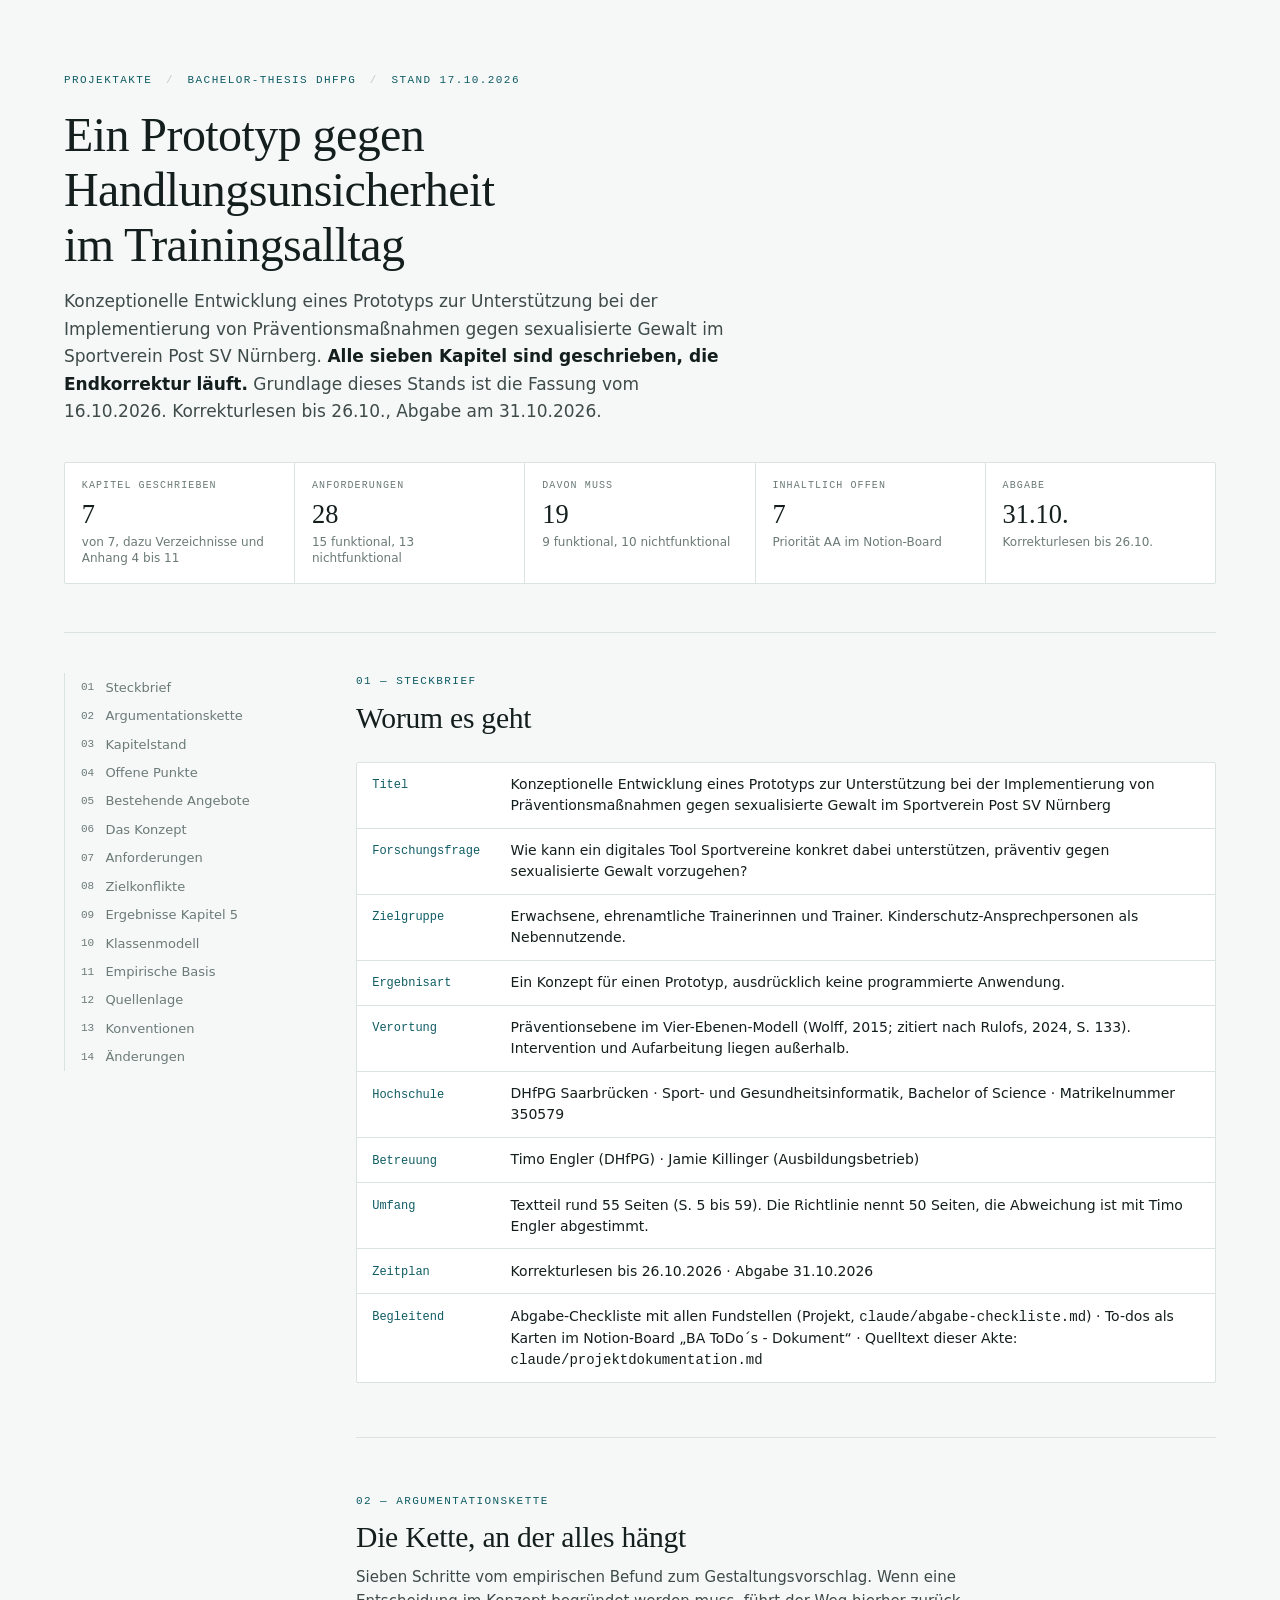
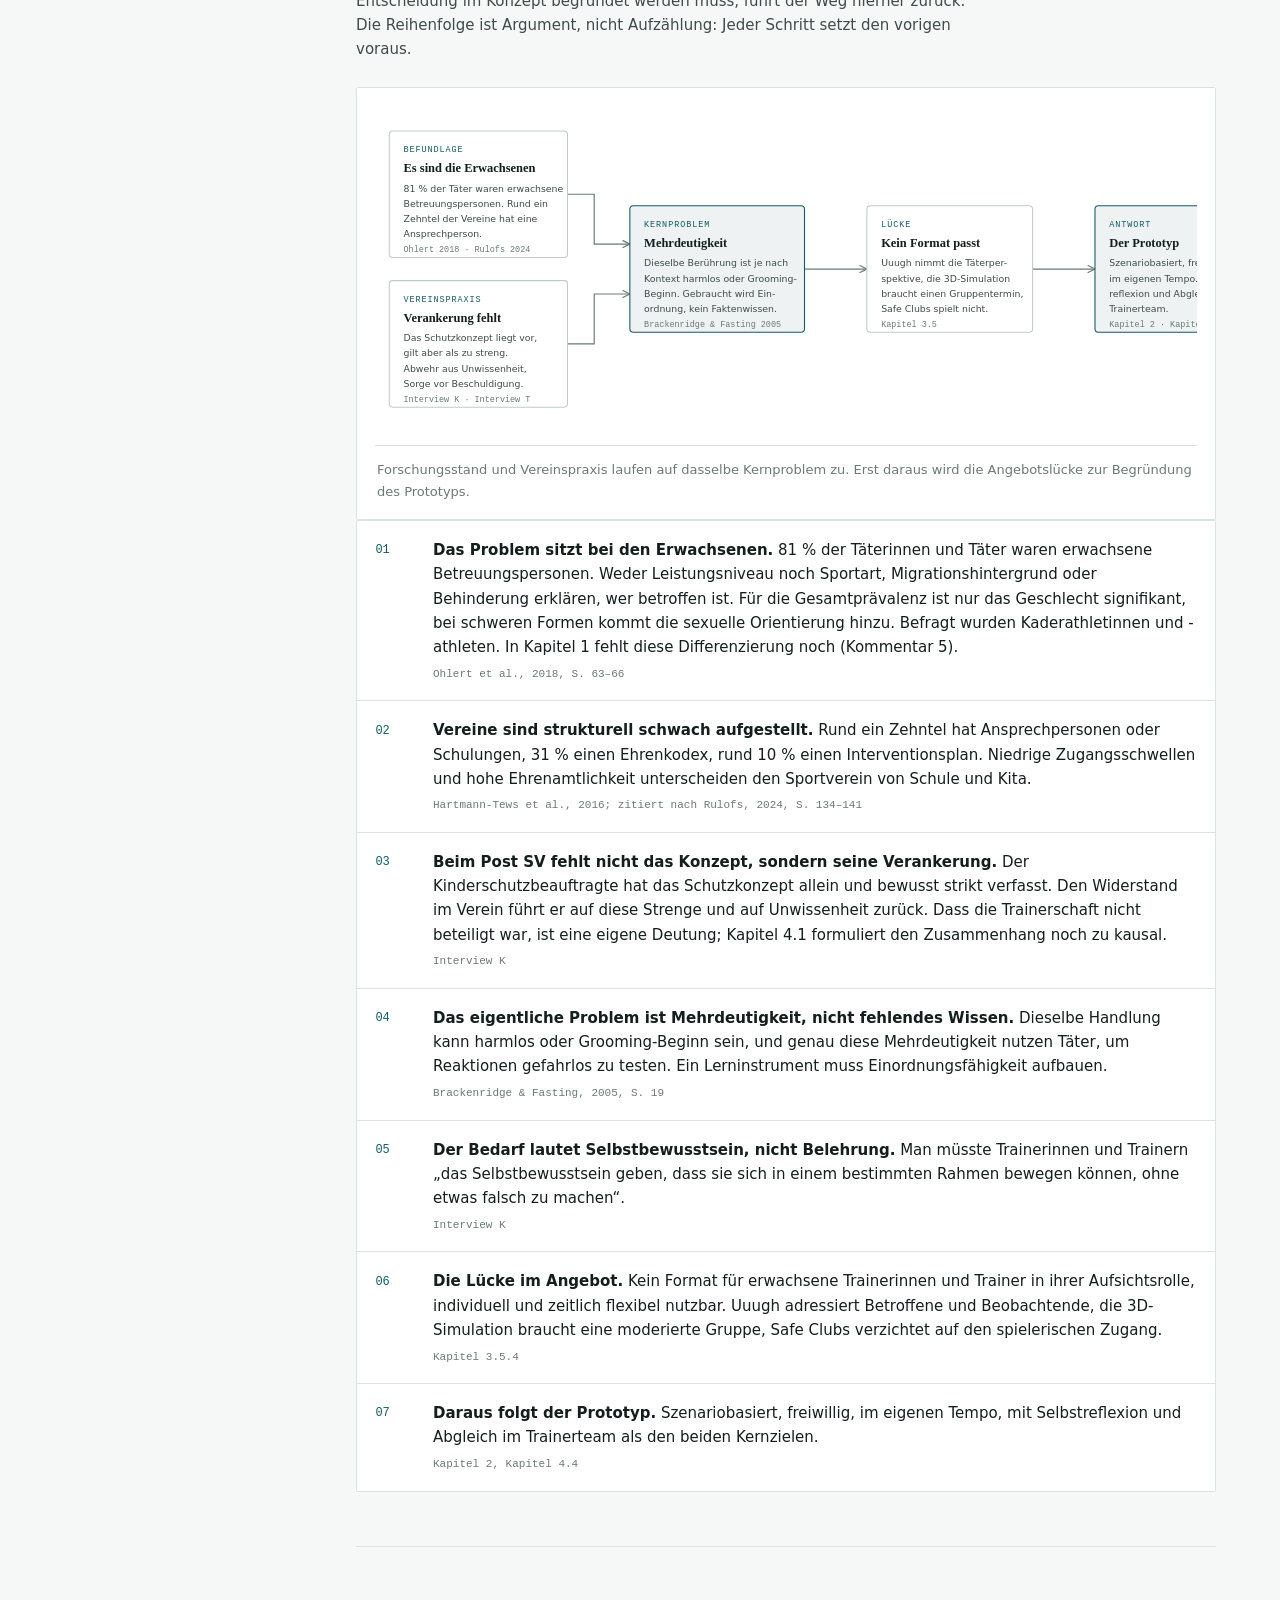
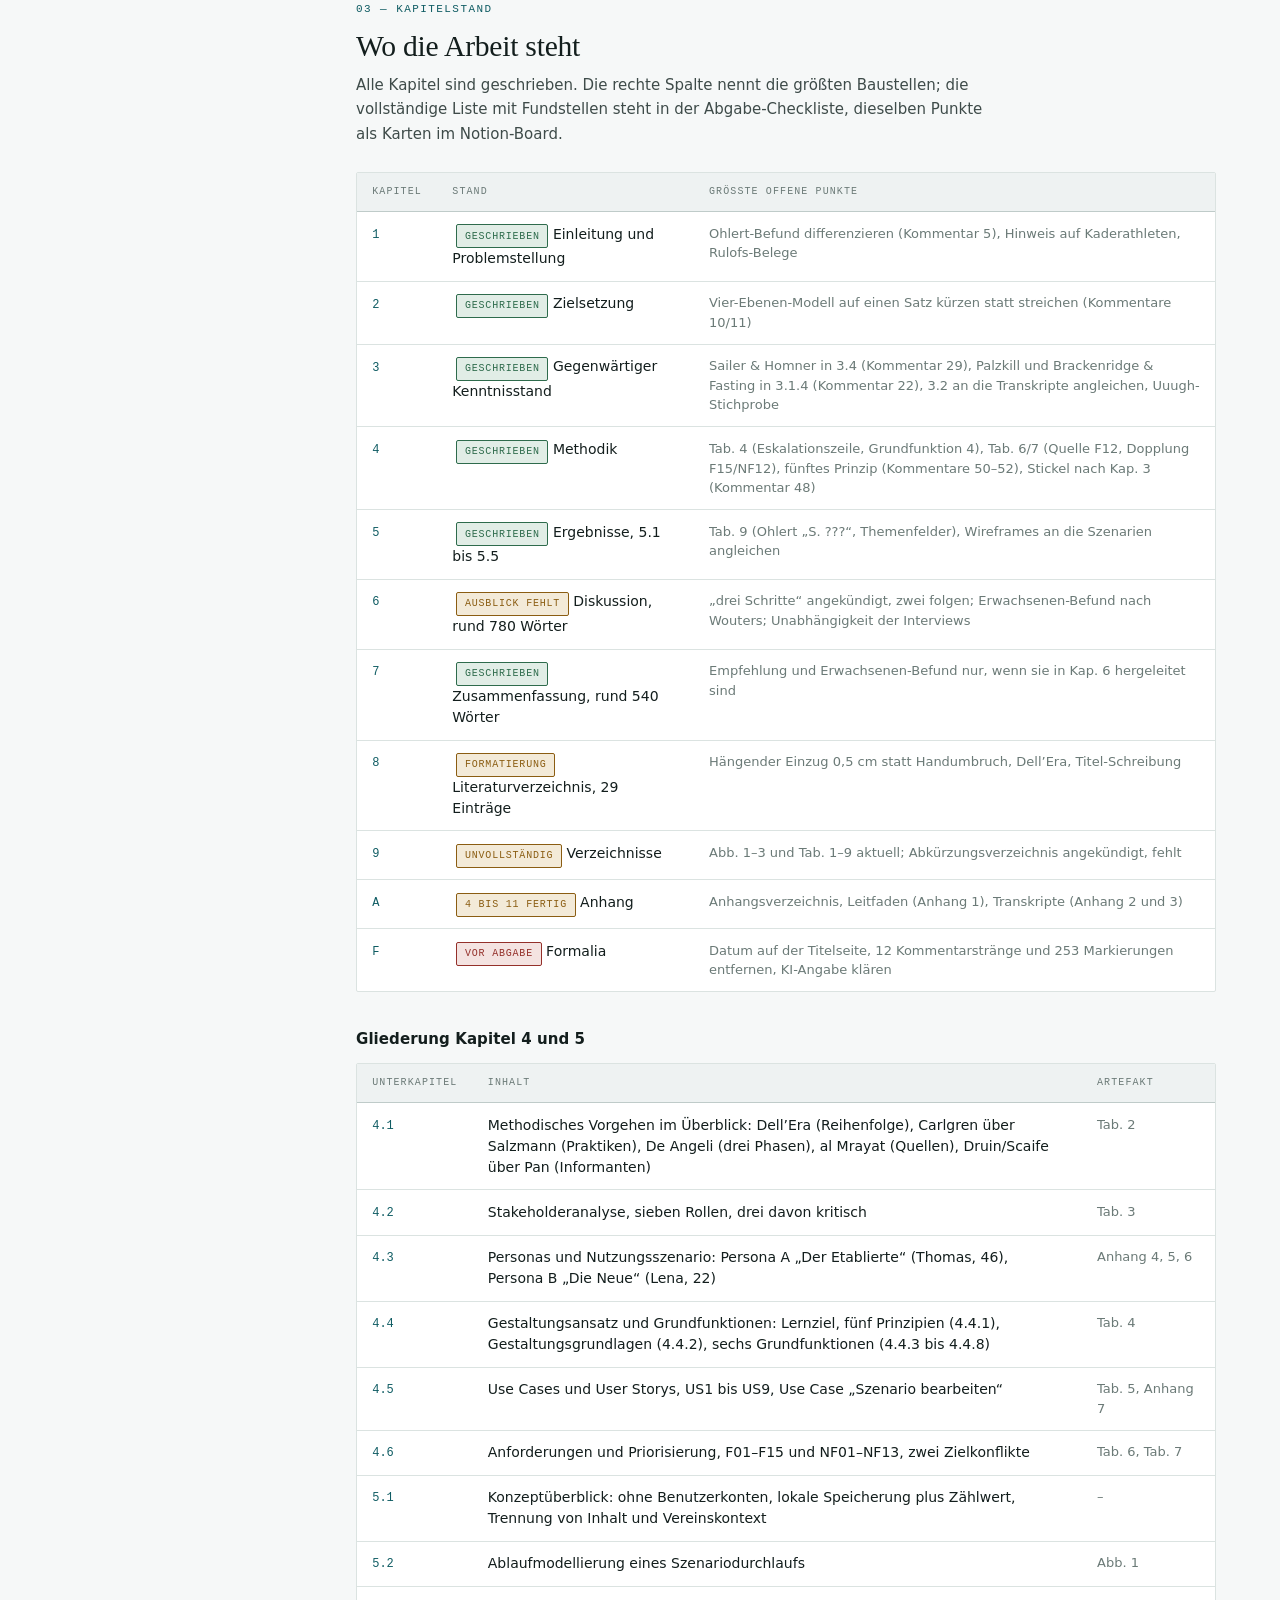
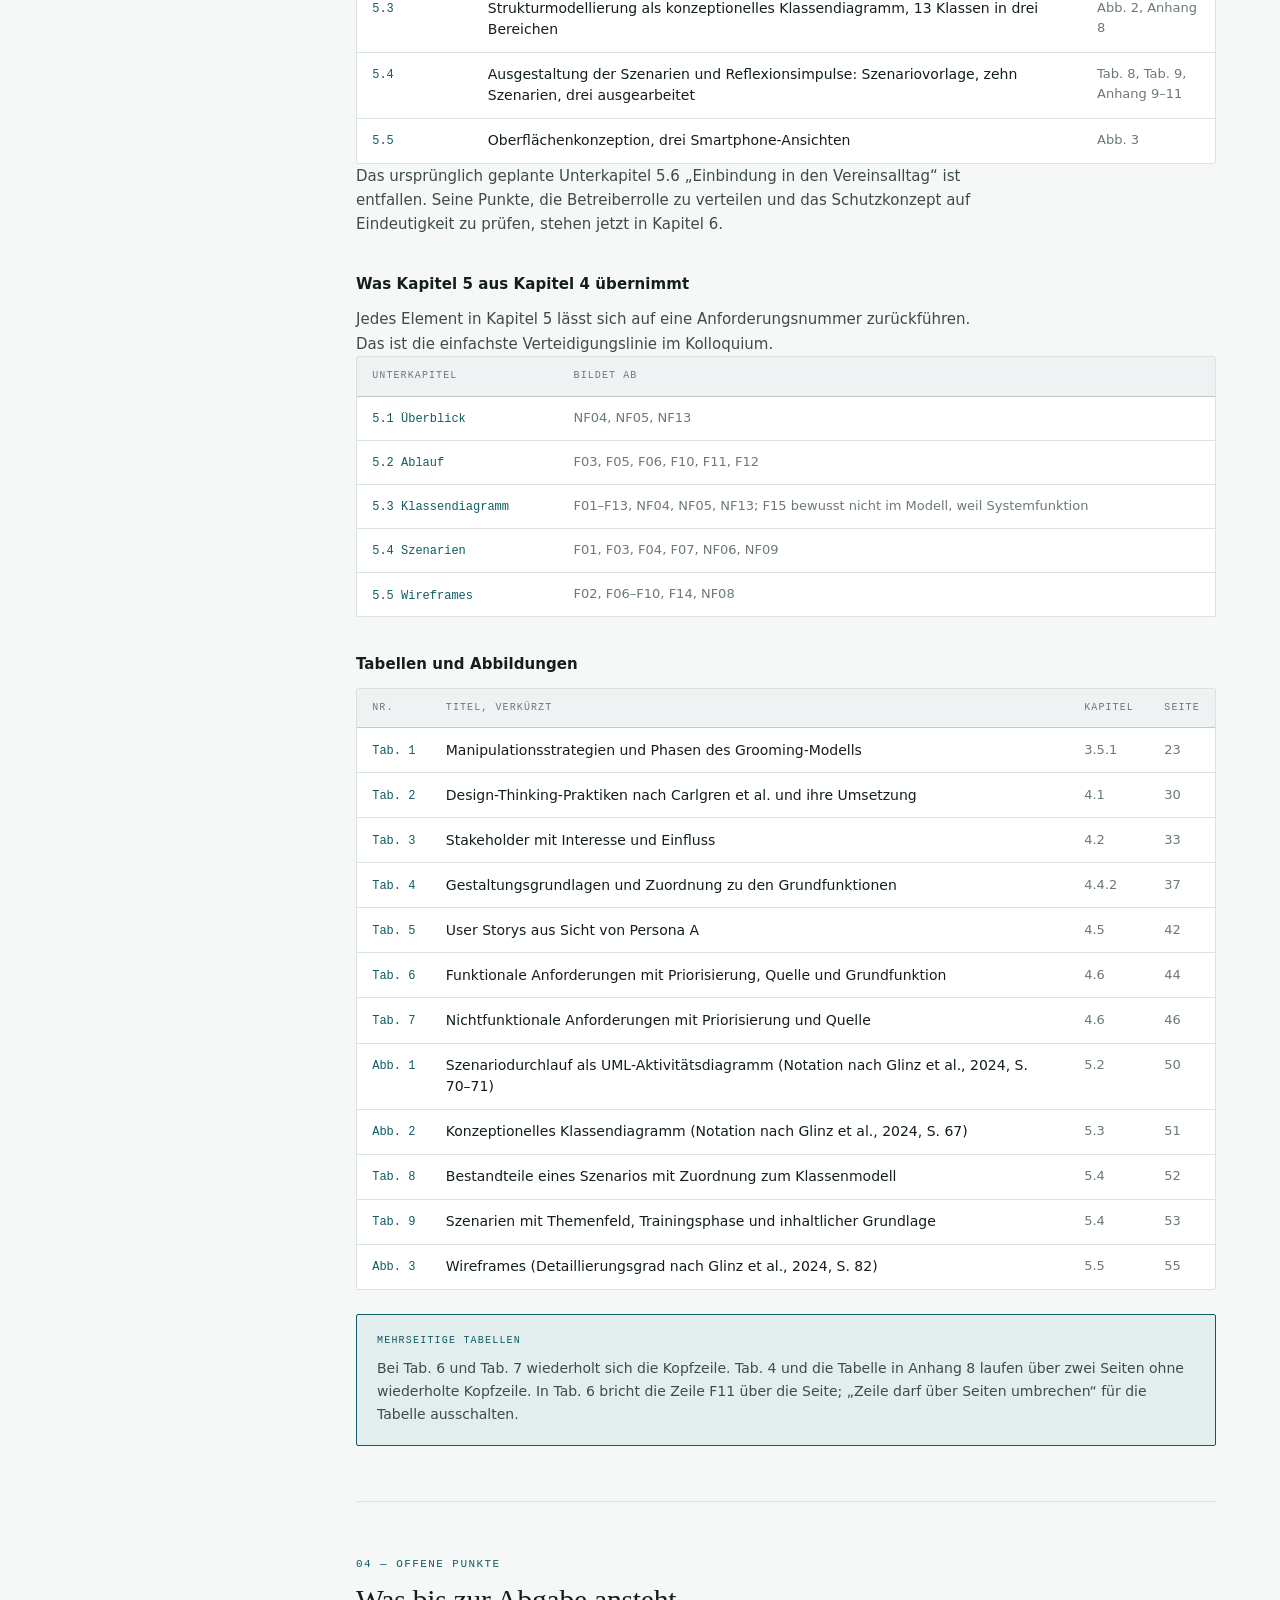
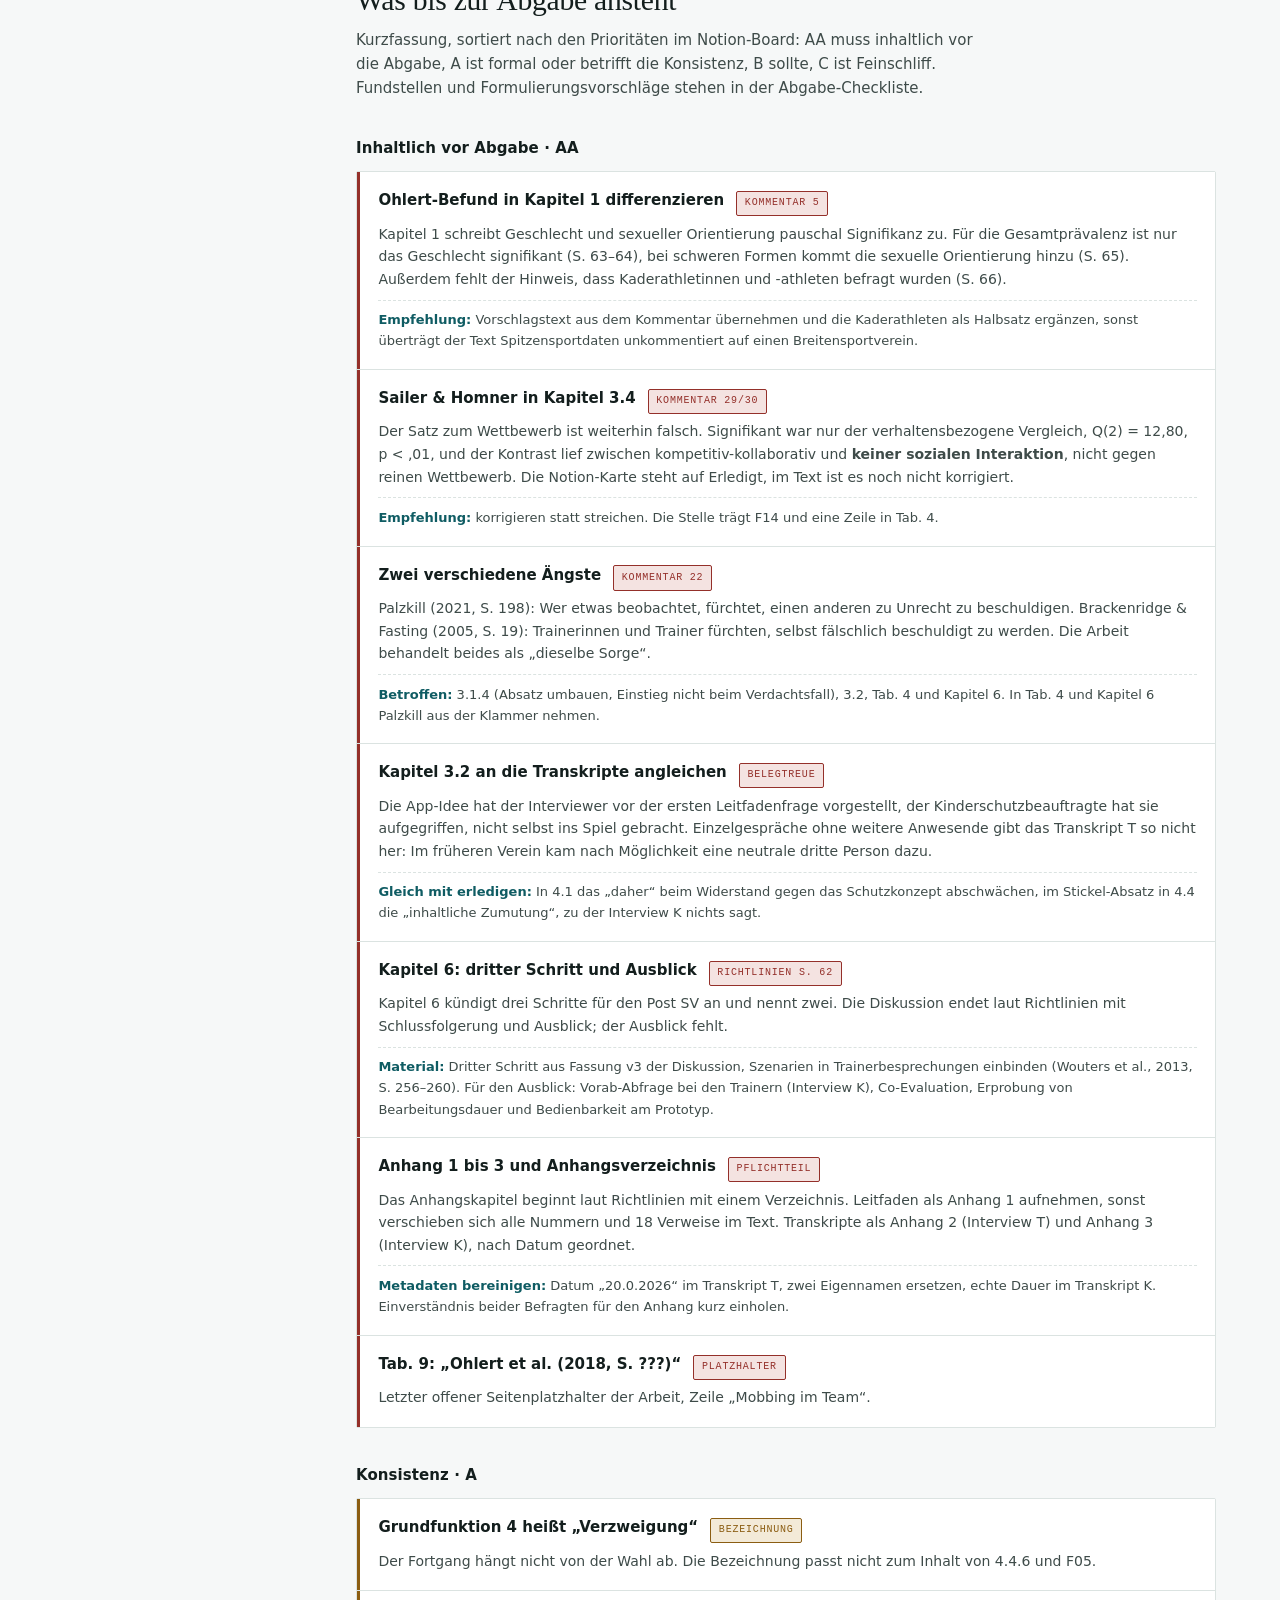
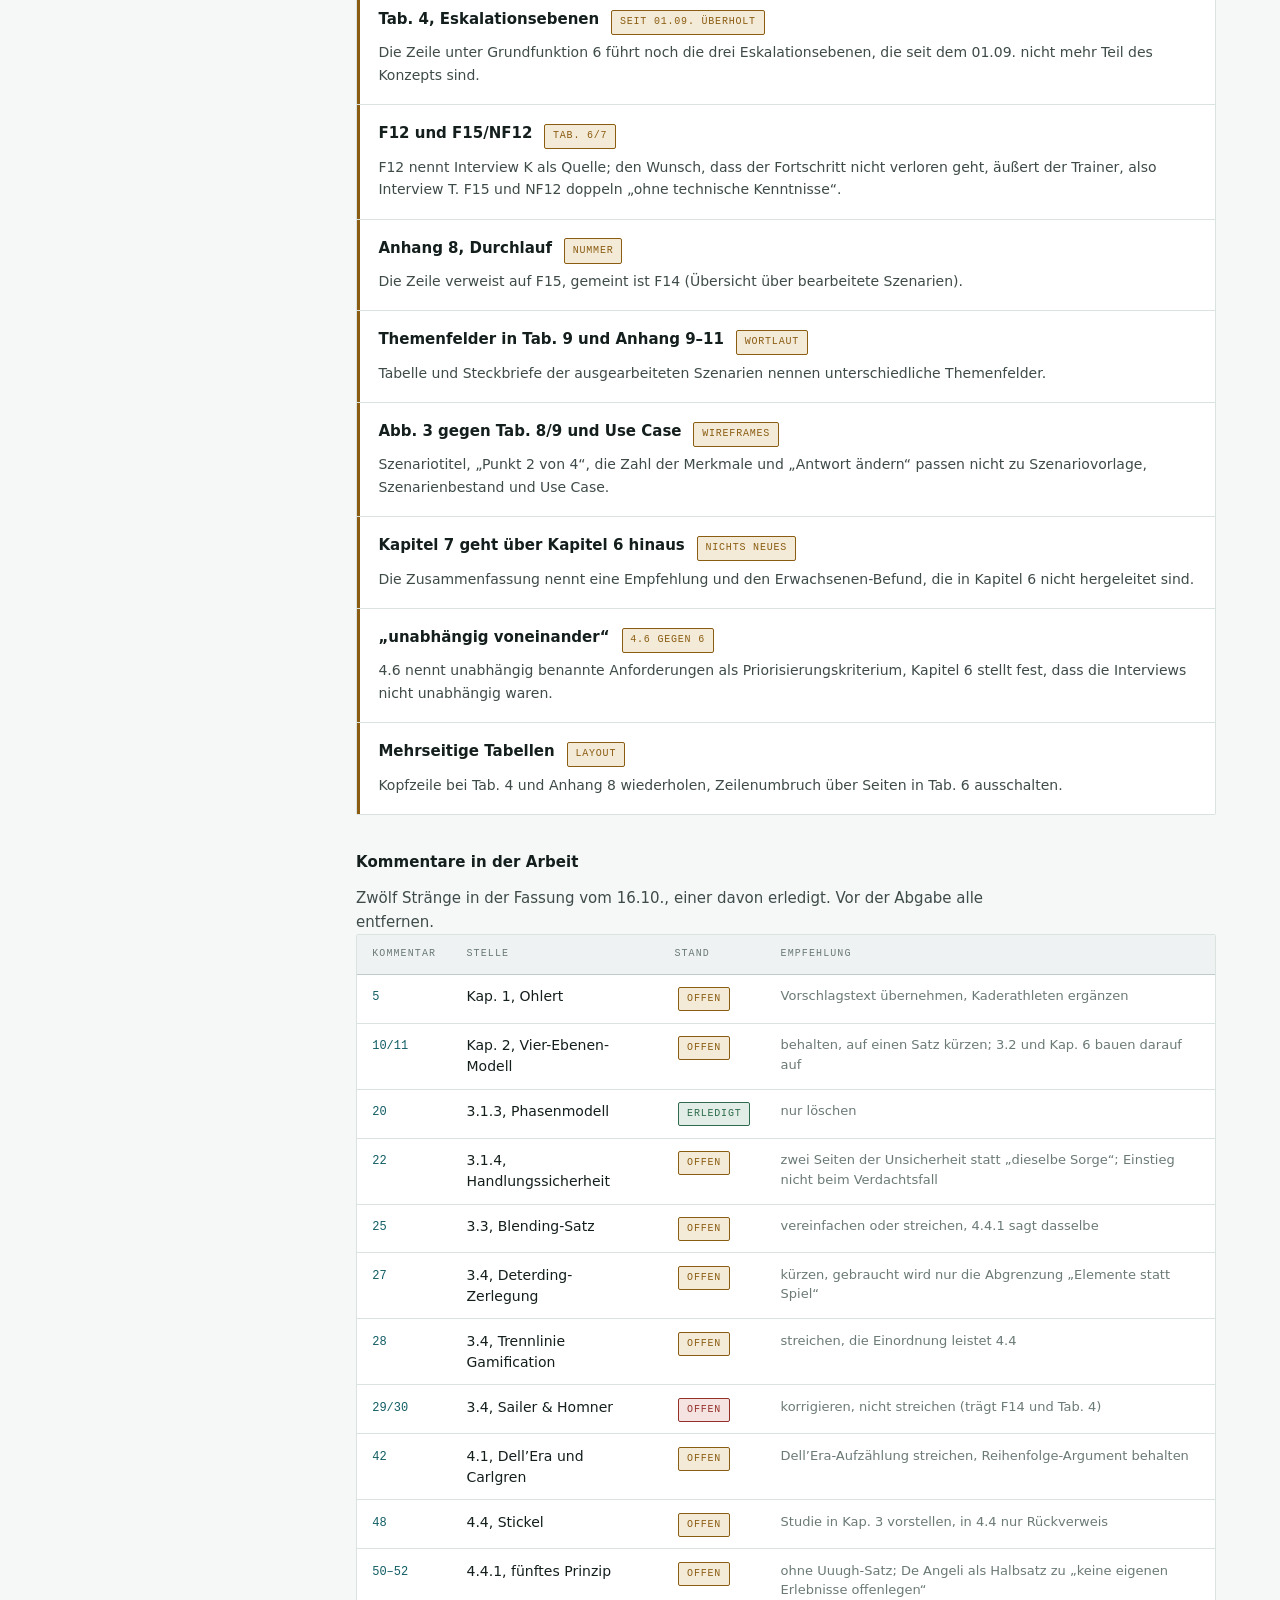
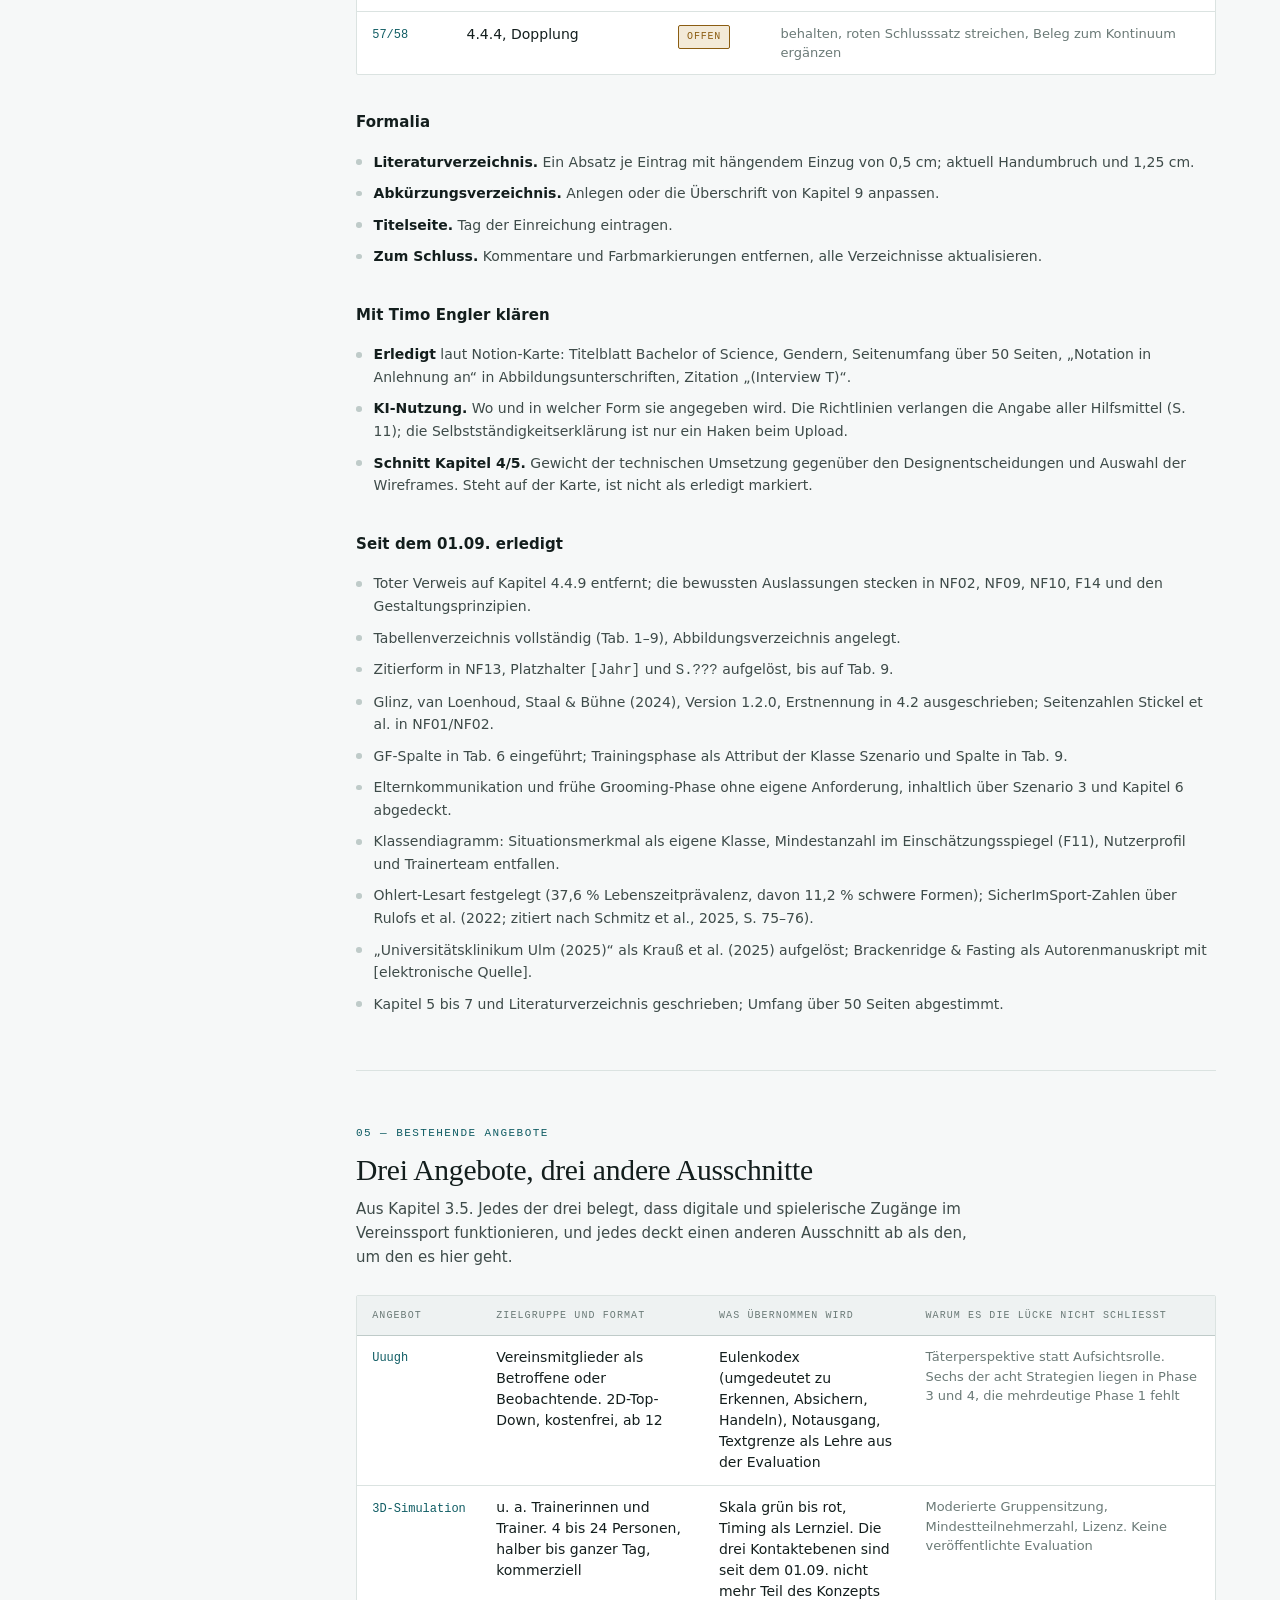
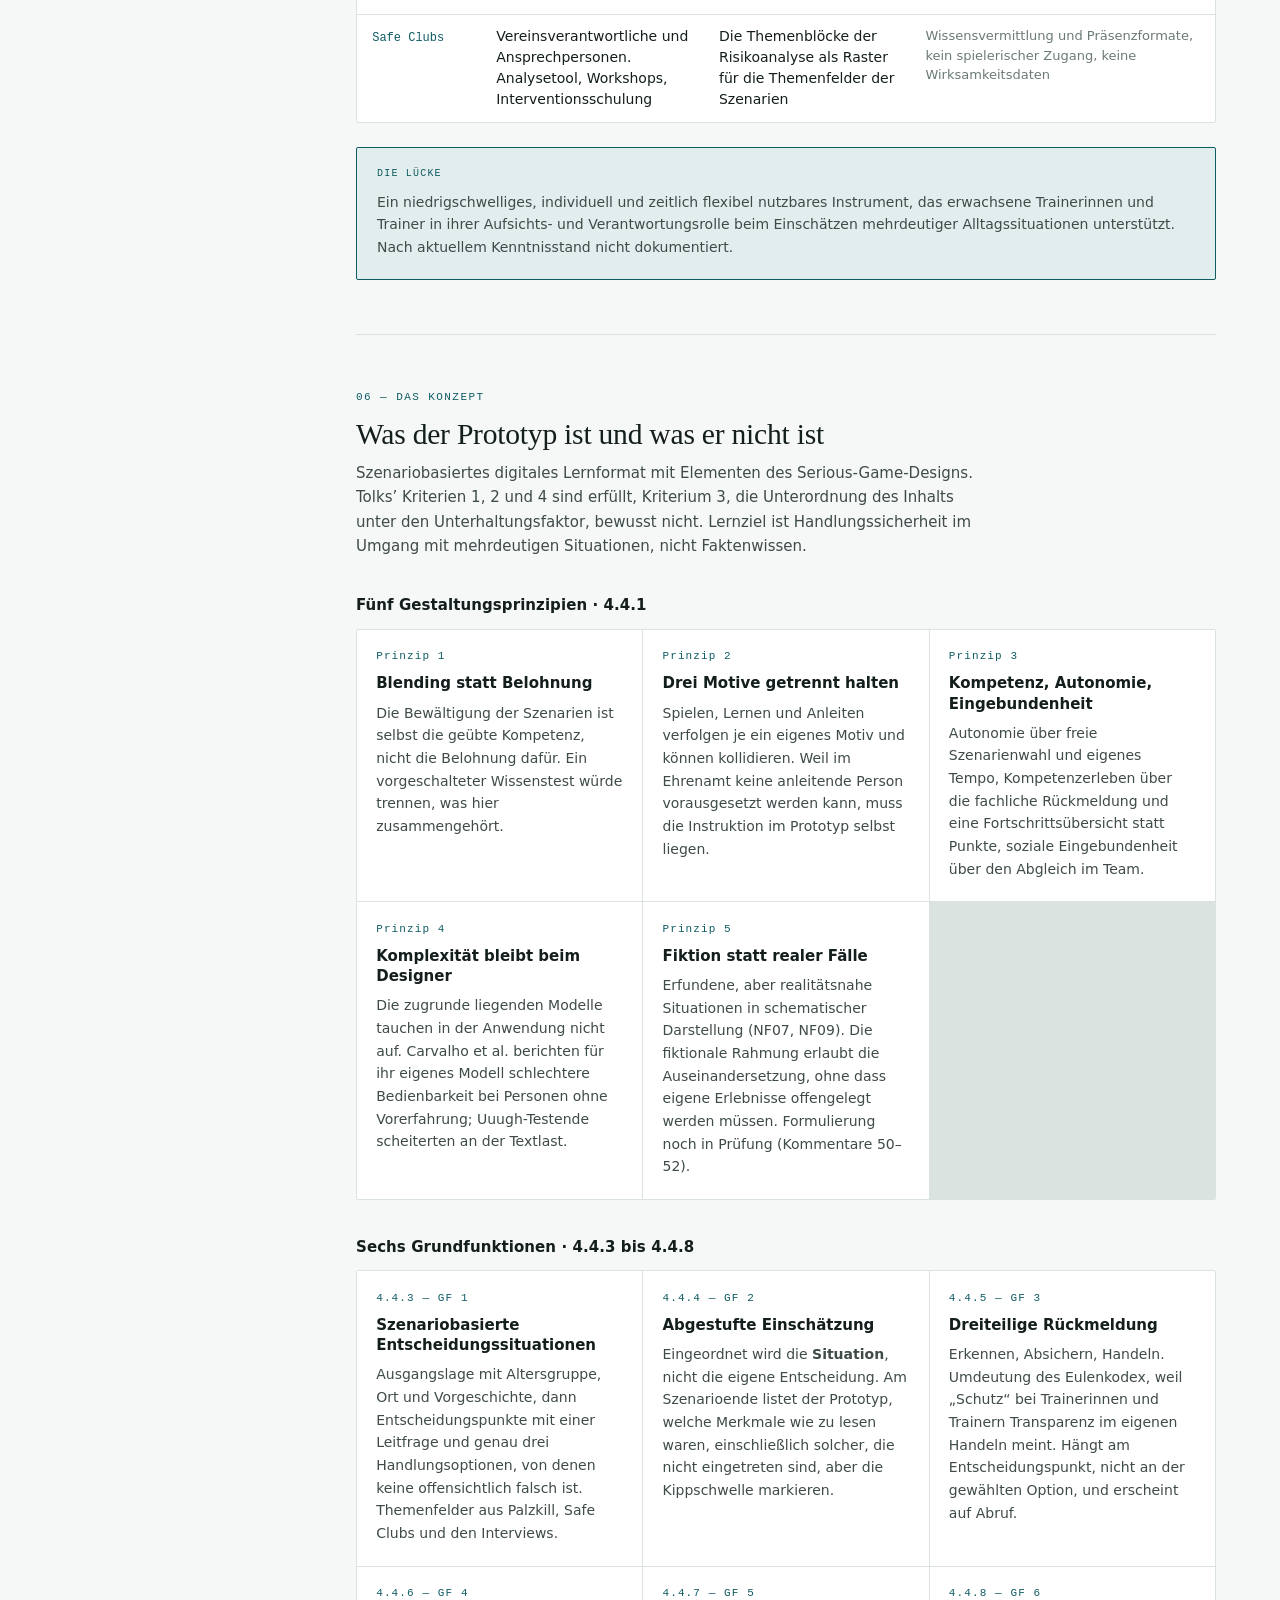
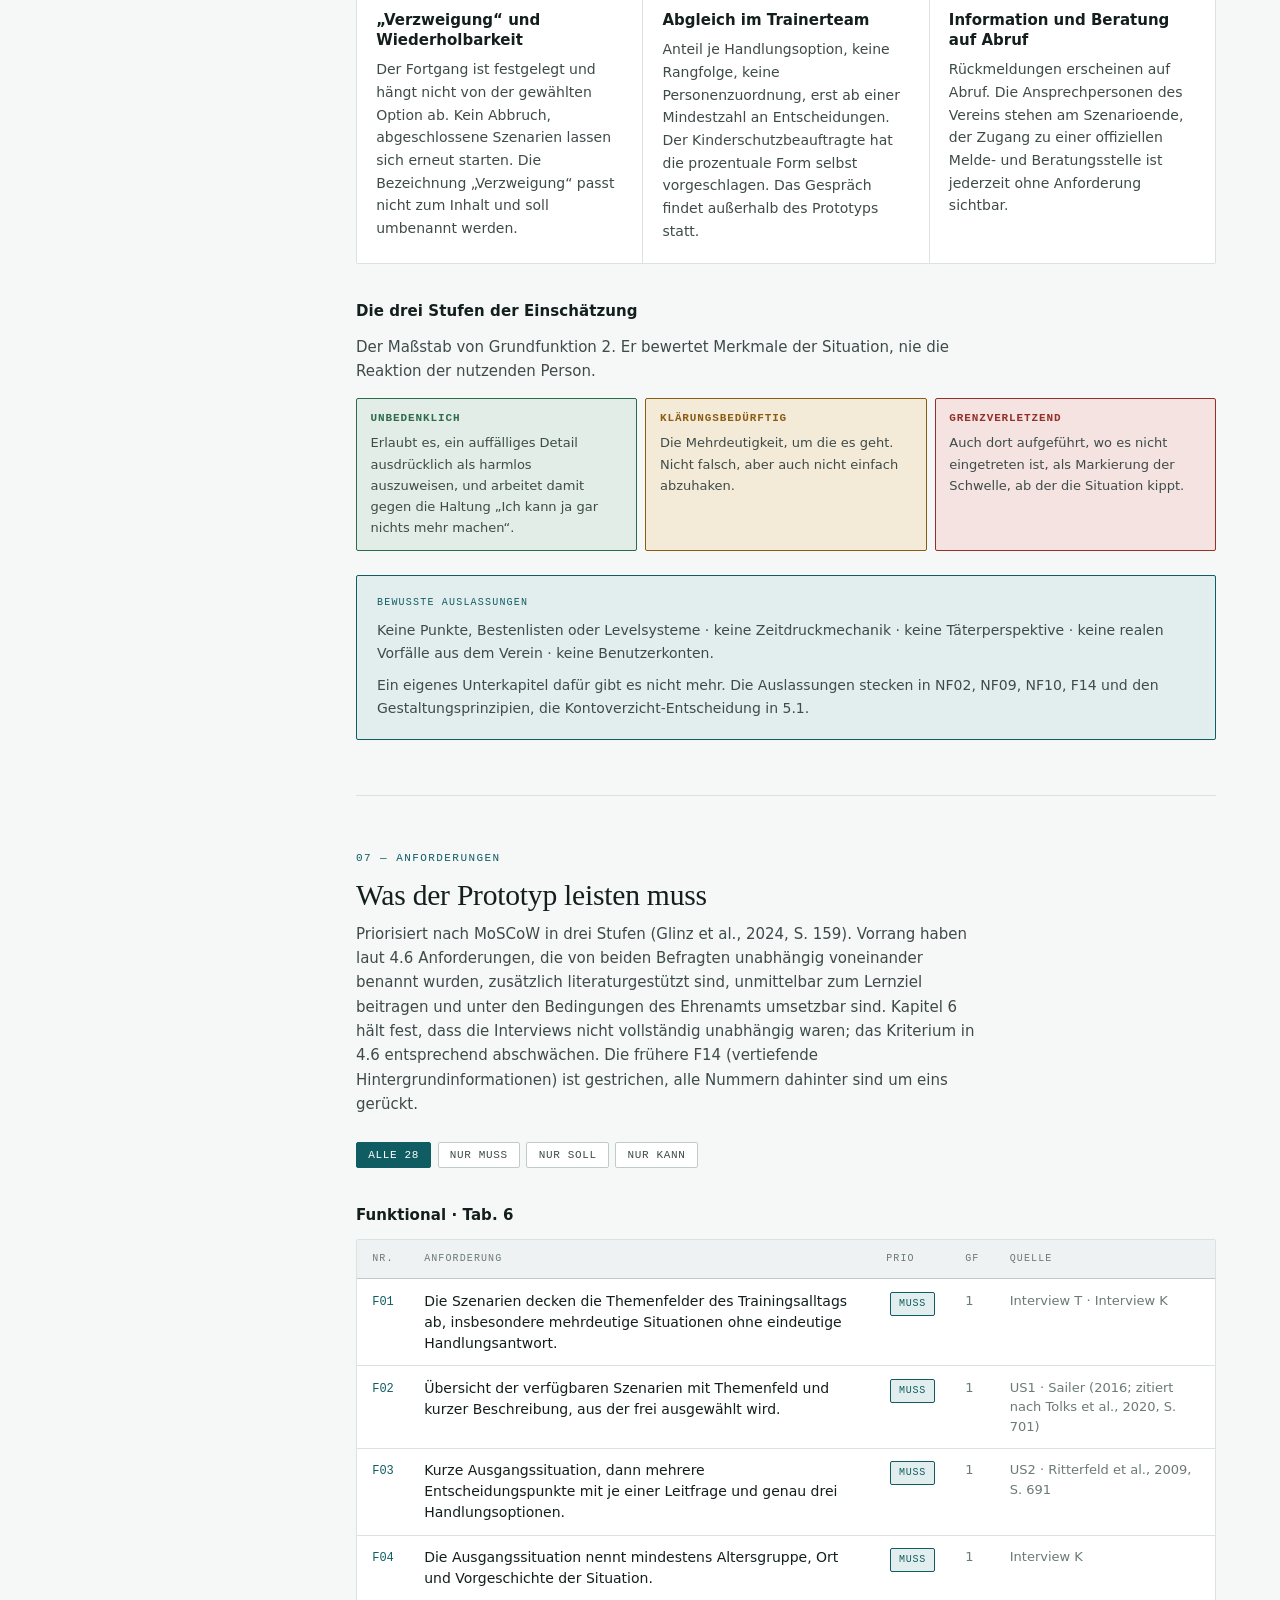
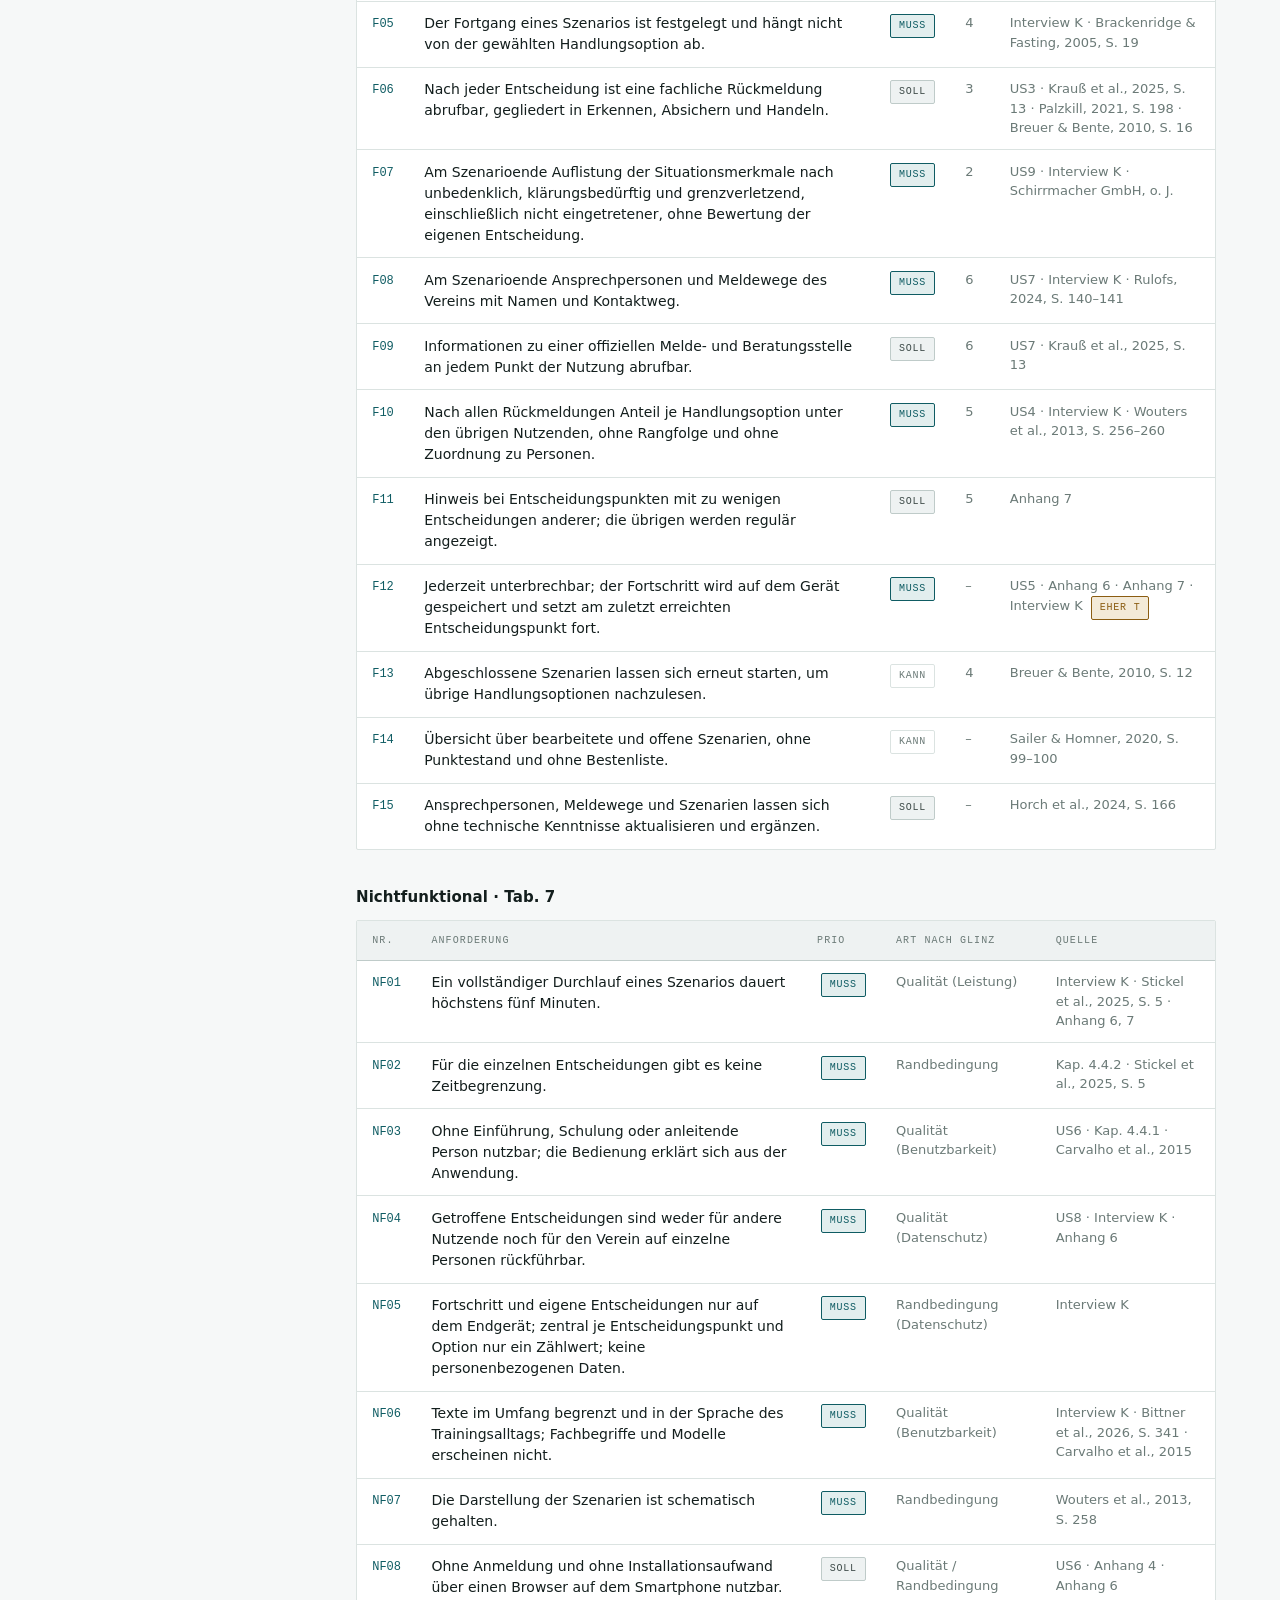
==== commit e08ce1e5: "Add files via upload" ====
--- a/index.html
+++ b/index.html
@@ -3,7 +3,7 @@
 <head>
 <meta charset="utf-8">
 <meta name="viewport" content="width=device-width, initial-scale=1">
-<meta name="description" content="Arbeitsakte zur Bachelor-Thesis: Argumentationskette, Kapitelstand, offene Punkte und die vollstaendige Anforderungsspezifikation.">
+<meta name="description" content="Arbeitsakte zur Bachelor-Thesis: Argumentationskette, Kapitelstand, offene Punkte, Anforderungen und Ergebnisse aus Kapitel 5.">
 <title>Projektakte Post SV</title>
 <link rel="icon" href="data:image/svg+xml,%3Csvg xmlns='http://www.w3.org/2000/svg' viewBox='0 0 32 32'%3E%3Crect width='32' height='32' rx='4' fill='%230F5C63'/%3E%3Cpath d='M9 22V10h5.6c2.5 0 4.1 1.4 4.1 3.6 0 1.6-.9 2.7-2.3 3.1l2.9 5.3h-2.7l-2.6-4.9h-2.5V22H9zm2.5-6.9h2.8c1.3 0 2.1-.6 2.1-1.6s-.8-1.6-2.1-1.6h-2.8v3.2z' fill='%23fff'/%3E%3C/svg%3E">
 <style>
@@ -733,6 +733,16 @@
 .link{stroke:currentColor;stroke-width:1.3;fill:none;}
 .dash{stroke-dasharray:5 4;}
 
+/* ---------- Abbildungen aus der Arbeit (seit 17.10.2026) ---------- */
+:root{--paper:#FFFFFF;--img-dim:1;}
+@media (prefers-color-scheme:dark){:root:not([data-theme="light"]){--img-dim:.88;}}
+:root[data-theme="dark"]{--img-dim:.88;}
+.figwrap img.fig{display:block;width:100%;height:auto;margin:0 auto;background:var(--paper);border-radius:2px;filter:brightness(var(--img-dim));}
+.figwrap img.tall{max-width:560px;}
+.figwrap img.mid{max-width:880px;}
+.figwrap img.wide{min-width:640px;}
+td .pill{margin-left:.25rem;}
+
 </style>
 </head>
 <body>
@@ -742,22 +752,22 @@
   <p class="eyebrow">
     <span>Projektakte</span><span class="dot">/</span>
     <span>Bachelor-Thesis DHfPG</span><span class="dot">/</span>
-    <span>Stand 27.08.2026</span>
+    <span>Stand 17.10.2026</span>
   </p>
   <h1>Ein Prototyp gegen Handlungsunsicherheit im Trainingsalltag</h1>
   <p class="subtitle">
     Konzeptionelle Entwicklung eines Prototyps zur Unterstützung bei der Implementierung von
     Präventionsmaßnahmen gegen sexualisierte Gewalt im Sportverein Post SV Nürnberg.
-    <strong>Kapitel 1 bis 4 sind inhaltlich abgeschlossen</strong>, die Anforderungsspezifikation steht.
-    Diese Seite ist die Arbeitsakte dazu: Argumentationskette, Stand, offene Punkte, Konzept.
+    <strong>Alle sieben Kapitel sind geschrieben, die Endkorrektur läuft.</strong>
+    Grundlage dieses Stands ist die Fassung vom 16.10.2026. Korrekturlesen bis 26.10., Abgabe am 31.10.2026.
   </p>
 
   <dl class="strip">
-    <div><dt>Kapitel fertig</dt><dd>4<small>von 7, plus Verzeichnisse und Anhang</small></dd></div>
-    <div><dt>Anforderungen</dt><dd>25<small>14 funktional, 11 nichtfunktional</small></dd></div>
-    <div><dt>Davon Muss</dt><dd>17<small>9 funktional, 8 nichtfunktional</small></dd></div>
-    <div><dt>Sofort zu klären</dt><dd>4<small>Folgefehler der Kapitel-4-Überarbeitung</small></dd></div>
-    <div><dt>Belege offen</dt><dd>8<small>plus 6 Jahreszahlen-Platzhalter</small></dd></div>
+    <div><dt>Kapitel geschrieben</dt><dd>7<small>von 7, dazu Verzeichnisse und Anhang 4 bis 11</small></dd></div>
+    <div><dt>Anforderungen</dt><dd>28<small>15 funktional, 13 nichtfunktional</small></dd></div>
+    <div><dt>Davon Muss</dt><dd>19<small>9 funktional, 10 nichtfunktional</small></dd></div>
+    <div><dt>Inhaltlich offen</dt><dd>7<small>Priorität AA im Notion-Board</small></dd></div>
+    <div><dt>Abgabe</dt><dd>31.10.<small>Korrekturlesen bis 26.10.</small></dd></div>
   </dl>
 </header>
 
@@ -771,10 +781,12 @@
     <li><a href="#konzept"><span>06</span>Das Konzept</a></li>
     <li><a href="#anforderungen"><span>07</span>Anforderungen</a></li>
     <li><a href="#konflikte"><span>08</span>Zielkonflikte</a></li>
-    <li><a href="#basis"><span>09</span>Empirische Basis</a></li>
-    <li><a href="#quellen"><span>10</span>Quellenlage</a></li>
-    <li><a href="#modell"><span>11</span>Domänenmodell</a></li>
-    <li><a href="#konventionen"><span>12</span>Konventionen</a></li>
+    <li><a href="#ergebnisse"><span>09</span>Ergebnisse Kapitel 5</a></li>
+    <li><a href="#modell"><span>10</span>Klassenmodell</a></li>
+    <li><a href="#basis"><span>11</span>Empirische Basis</a></li>
+    <li><a href="#quellen"><span>12</span>Quellenlage</a></li>
+    <li><a href="#konventionen"><span>13</span>Konventionen</a></li>
+    <li><a href="#protokoll"><span>14</span>Änderungen</a></li>
   </ol>
 </nav>
 
@@ -790,11 +802,14 @@
       <tbody>
         <tr><td class="id">Titel</td><td>Konzeptionelle Entwicklung eines Prototyps zur Unterstützung bei der Implementierung von Präventionsmaßnahmen gegen sexualisierte Gewalt im Sportverein Post SV Nürnberg</td></tr>
         <tr><td class="id">Forschungsfrage</td><td>Wie kann ein digitales Tool Sportvereine konkret dabei unterstützen, präventiv gegen sexualisierte Gewalt vorzugehen?</td></tr>
-        <tr><td class="id">Zielgruppe</td><td>Erwachsene, ehrenamtliche Trainerinnen und Trainer. Kinderschutz-Ansprechpersonen als Sekundärnutzende.</td></tr>
+        <tr><td class="id">Zielgruppe</td><td>Erwachsene, ehrenamtliche Trainerinnen und Trainer. Kinderschutz-Ansprechpersonen als Nebennutzende.</td></tr>
         <tr><td class="id">Ergebnisart</td><td>Ein Konzept für einen Prototyp, ausdrücklich keine programmierte Anwendung.</td></tr>
-        <tr><td class="id">Verortung</td><td>Präventionsebene im Vier-Ebenen-Modell (Wolff, 2015, zit. n. Rulofs, 2024, S. 132–133). Intervention und Aufarbeitung liegen außerhalb.</td></tr>
-        <tr><td class="id">Hochschule</td><td>DHfPG Saarbrücken · Sport- und Gesundheitsinformatik · Matrikelnummer 350579</td></tr>
+        <tr><td class="id">Verortung</td><td>Präventionsebene im Vier-Ebenen-Modell (Wolff, 2015; zitiert nach Rulofs, 2024, S. 133). Intervention und Aufarbeitung liegen außerhalb.</td></tr>
+        <tr><td class="id">Hochschule</td><td>DHfPG Saarbrücken · Sport- und Gesundheitsinformatik, Bachelor of Science · Matrikelnummer 350579</td></tr>
         <tr><td class="id">Betreuung</td><td>Timo Engler (DHfPG) · Jamie Killinger (Ausbildungsbetrieb)</td></tr>
+        <tr><td class="id">Umfang</td><td>Textteil rund 55 Seiten (S. 5 bis 59). Die Richtlinie nennt 50 Seiten, die Abweichung ist mit Timo Engler abgestimmt.</td></tr>
+        <tr><td class="id">Zeitplan</td><td>Korrekturlesen bis 26.10.2026 · Abgabe 31.10.2026</td></tr>
+        <tr><td class="id">Begleitend</td><td>Abgabe-Checkliste mit allen Fundstellen (Projekt, <code>claude/abgabe-checkliste.md</code>) · To-dos als Karten im Notion-Board „BA ToDo´s - Dokument“ · Quelltext dieser Akte: <code>claude/projektdokumentation.md</code></td></tr>
       </tbody>
     </table>
   </div>
@@ -806,7 +821,6 @@
     <h2>Die Kette, an der alles hängt</h2>
     <p class="lede">Sieben Schritte vom empirischen Befund zum Gestaltungsvorschlag. Wenn eine Entscheidung im Konzept begründet werden muss, führt der Weg hierher zurück. Die Reihenfolge ist Argument, nicht Aufzählung: Jeder Schritt setzt den vorigen voraus.</p>
   </div>
-
 
   <div class="figwrap">
     <figure>
@@ -826,19 +840,19 @@
   <rect class="box" x="16" y="28" width="200" height="142" rx="4"/>
   <text class="c-eye" x="32" y="52">BEFUNDLAGE</text>
   <text class="c-ttl" x="32" y="74">Es sind die Erwachsenen</text>
-  <text class="c-txt" x="32" y="96">91 % der Täter sind erwachsene</text>
-  <text class="c-txt" x="32" y="113">Betreuungspersonen. Nur rund</text>
-  <text class="c-txt" x="32" y="130">10 % der Vereine haben eine</text>
+  <text class="c-txt" x="32" y="96">81 % der Täter waren erwachsene</text>
+  <text class="c-txt" x="32" y="113">Betreuungspersonen. Rund ein</text>
+  <text class="c-txt" x="32" y="130">Zehntel der Vereine hat eine</text>
   <text class="c-txt" x="32" y="147">Ansprechperson.</text>
   <text class="c-src" x="32" y="164">Ohlert 2018 · Rulofs 2024</text>
 
   <rect class="box" x="16" y="196" width="200" height="142" rx="4"/>
   <text class="c-eye" x="32" y="220">VEREINSPRAXIS</text>
   <text class="c-ttl" x="32" y="242">Verankerung fehlt</text>
-  <text class="c-txt" x="32" y="264">Das Schutzkonzept liegt vor. Bei</text>
-  <text class="c-txt" x="32" y="281">den Trainern wirkt es nicht:</text>
-  <text class="c-txt" x="32" y="298">Abwehr aus Unwissenheit, Sorge</text>
-  <text class="c-txt" x="32" y="315">vor Beschuldigung, keine Zeit.</text>
+  <text class="c-txt" x="32" y="264">Das Schutzkonzept liegt vor,</text>
+  <text class="c-txt" x="32" y="281">gilt aber als zu streng.</text>
+  <text class="c-txt" x="32" y="298">Abwehr aus Unwissenheit,</text>
+  <text class="c-txt" x="32" y="315">Sorge vor Beschuldigung.</text>
   <text class="c-src" x="32" y="332">Interview K · Interview T</text>
 
   <rect class="box2" x="286" y="112" width="196" height="142" rx="4"/>
@@ -866,7 +880,7 @@
   <text class="c-txt" x="824" y="197">im eigenen Tempo. Selbst-</text>
   <text class="c-txt" x="824" y="214">reflexion und Abgleich im</text>
   <text class="c-txt" x="824" y="231">Trainerteam.</text>
-  <text class="c-src" x="824" y="248">Kapitel 2</text>
+  <text class="c-src" x="824" y="248">Kapitel 2 · Kapitel 4.4</text>
 </svg>
       </div>
       <figcaption>Forschungsstand und Vereinspraxis laufen auf dasselbe Kernproblem zu. Erst daraus wird die Angebotslücke zur Begründung des Prototyps.</figcaption>
@@ -875,27 +889,27 @@
 
   <ol class="chain">
     <li><b>01</b><div>
-      <p><strong>Das Problem sitzt bei den Erwachsenen.</strong> 91 % der Täterinnen und Täter sind erwachsene Betreuungspersonen. Weder Sportart noch Leistungsniveau erklären, wer betroffen ist, nur Geschlecht und sexuelle Orientierung. Das Risiko hängt an Kultur und Beziehungsgestaltung.</p>
-      <cite>Ohlert et al., 2018</cite>
+      <p><strong>Das Problem sitzt bei den Erwachsenen.</strong> 81 % der Täterinnen und Täter waren erwachsene Betreuungspersonen. Weder Leistungsniveau noch Sportart, Migrationshintergrund oder Behinderung erklären, wer betroffen ist. Für die Gesamtprävalenz ist nur das Geschlecht signifikant, bei schweren Formen kommt die sexuelle Orientierung hinzu. Befragt wurden Kaderathletinnen und -athleten. In Kapitel 1 fehlt diese Differenzierung noch (Kommentar 5).</p>
+      <cite>Ohlert et al., 2018, S. 63–66</cite>
     </div></li>
     <li><b>02</b><div>
-      <p><strong>Vereine sind strukturell schwach aufgestellt.</strong> Rund ein Zehntel hat Ansprechpersonen oder Schulungen, 31 % einen Ehrenkodex. Ehrenamtlichkeit und Semi-Professionalität unterscheiden den Sportverein von Schule und Kita.</p>
-      <cite>Rulofs, 2024, S. 136–141</cite>
+      <p><strong>Vereine sind strukturell schwach aufgestellt.</strong> Rund ein Zehntel hat Ansprechpersonen oder Schulungen, 31 % einen Ehrenkodex, rund 10 % einen Interventionsplan. Niedrige Zugangsschwellen und hohe Ehrenamtlichkeit unterscheiden den Sportverein von Schule und Kita.</p>
+      <cite>Hartmann-Tews et al., 2016; zitiert nach Rulofs, 2024, S. 134–141</cite>
     </div></li>
     <li><b>03</b><div>
-      <p><strong>Beim Post SV fehlt nicht das Konzept, sondern seine Verankerung.</strong> Ein Schutzkonzept liegt vor, entstand aber ohne Beteiligung der Trainerschaft und stößt genau deshalb auf Widerstand.</p>
-      <cite>Interview K, Interview T</cite>
+      <p><strong>Beim Post SV fehlt nicht das Konzept, sondern seine Verankerung.</strong> Der Kinderschutzbeauftragte hat das Schutzkonzept allein und bewusst strikt verfasst. Den Widerstand im Verein führt er auf diese Strenge und auf Unwissenheit zurück. Dass die Trainerschaft nicht beteiligt war, ist eine eigene Deutung; Kapitel 4.1 formuliert den Zusammenhang noch zu kausal.</p>
+      <cite>Interview K</cite>
     </div></li>
     <li><b>04</b><div>
       <p><strong>Das eigentliche Problem ist Mehrdeutigkeit, nicht fehlendes Wissen.</strong> Dieselbe Handlung kann harmlos oder Grooming-Beginn sein, und genau diese Mehrdeutigkeit nutzen Täter, um Reaktionen gefahrlos zu testen. Ein Lerninstrument muss Einordnungsfähigkeit aufbauen.</p>
-      <cite>Brackenridge &amp; Fasting, 2005</cite>
+      <cite>Brackenridge &amp; Fasting, 2005, S. 19</cite>
     </div></li>
     <li><b>05</b><div>
       <p><strong>Der Bedarf lautet Selbstbewusstsein, nicht Belehrung.</strong> Man müsste Trainerinnen und Trainern „das Selbstbewusstsein geben, dass sie sich in einem bestimmten Rahmen bewegen können, ohne etwas falsch zu machen“.</p>
       <cite>Interview K</cite>
     </div></li>
     <li><b>06</b><div>
-      <p><strong>Die Lücke im Angebot.</strong> Kein Format für erwachsene Trainerinnen und Trainer in ihrer Aufsichtsrolle, individuell und zeitlich flexibel nutzbar. Uuugh adressiert Betroffene und Beobachtende, die Schirrmacher-Simulation braucht eine moderierte Gruppe, Safe Clubs verzichtet auf den spielerischen Zugang.</p>
+      <p><strong>Die Lücke im Angebot.</strong> Kein Format für erwachsene Trainerinnen und Trainer in ihrer Aufsichtsrolle, individuell und zeitlich flexibel nutzbar. Uuugh adressiert Betroffene und Beobachtende, die 3D-Simulation braucht eine moderierte Gruppe, Safe Clubs verzichtet auf den spielerischen Zugang.</p>
       <cite>Kapitel 3.5.4</cite>
     </div></li>
     <li><b>07</b><div>
@@ -909,135 +923,197 @@
   <div class="sec-head">
     <span class="sec-num">03 — Kapitelstand</span>
     <h2>Wo die Arbeit steht</h2>
-    <p class="lede">Kapitel 4 ist zwischen dem 25. und 27. August von der Rohfassung zur vollständigen Ausarbeitung gewachsen. Damit ist der gesamte Vorlauf zu Kapitel 5 abgeschlossen.</p>
+    <p class="lede">Alle Kapitel sind geschrieben. Die rechte Spalte nennt die größten Baustellen; die vollständige Liste mit Fundstellen steht in der Abgabe-Checkliste, dieselben Punkte als Karten im Notion-Board.</p>
   </div>
 
   <div class="scroller">
     <table>
-      <thead><tr><th>Kapitel</th><th>Stand</th><th>Was noch fehlt</th></tr></thead>
+      <thead><tr><th>Kapitel</th><th>Stand</th><th>Größte offene Punkte</th></tr></thead>
       <tbody>
-        <tr><td class="id">1</td><td><span class="pill ok">fertig</span> Einleitung und Problemstellung</td><td class="src">Belegstellen zu SicherImSport und Ohlert, Kommentare c5–c8</td></tr>
-        <tr><td class="id">2</td><td><span class="pill ok">fertig</span> Zielsetzung</td><td class="src">Kommentare c13, c14 zum Vier-Ebenen-Modell</td></tr>
-        <tr><td class="id">3</td><td><span class="pill ok">fertig</span> Gegenwärtiger Kenntnisstand</td><td class="src">Korrektur zu Sailer &amp; Homner in 3.4, Stichprobenangabe in 3.5.1</td></tr>
-        <tr><td class="id">4</td><td><span class="pill ok">fertig</span> Methodik, alle sechs Unterkapitel</td><td class="src">Toter Verweis auf 4.4.9, zwei fehlende Anforderungen</td></tr>
-        <tr><td class="id">5</td><td><span class="pill warn">offen</span> Ergebnisse</td><td class="src">Gliederung steht, Zuordnung zu Anforderungen unten</td></tr>
-        <tr><td class="id">6</td><td><span class="pill warn">offen</span> Diskussion</td><td class="src">Material gesammelt, vier Grenzen bereits formuliert</td></tr>
-        <tr><td class="id">7</td><td><span class="pill warn">offen</span> Zusammenfassung</td><td class="src">—</td></tr>
-        <tr><td class="id">8</td><td><span class="pill warn">offen</span> Literaturverzeichnis</td><td class="src">Zielumfang 50 bis 75 Quellen</td></tr>
-        <tr><td class="id">9</td><td><span class="pill crit">veraltet</span> Verzeichnisse</td><td class="src">Tabellenverzeichnis führt sechs statt sieben Tabellen</td></tr>
-        <tr><td class="id">A</td><td><span class="pill ok">4 bis 7 fertig</span> Anhang</td><td class="src">Anhang 1 entscheiden, 2 und 3 einfügen, 8 offen</td></tr>
+        <tr><td class="id">1</td><td><span class="pill ok">geschrieben</span> Einleitung und Problemstellung</td><td class="src">Ohlert-Befund differenzieren (Kommentar 5), Hinweis auf Kaderathleten, Rulofs-Belege</td></tr>
+        <tr><td class="id">2</td><td><span class="pill ok">geschrieben</span> Zielsetzung</td><td class="src">Vier-Ebenen-Modell auf einen Satz kürzen statt streichen (Kommentare 10/11)</td></tr>
+        <tr><td class="id">3</td><td><span class="pill ok">geschrieben</span> Gegenwärtiger Kenntnisstand</td><td class="src">Sailer &amp; Homner in 3.4 (Kommentar 29), Palzkill und Brackenridge &amp; Fasting in 3.1.4 (Kommentar 22), 3.2 an die Transkripte angleichen, Uuugh-Stichprobe</td></tr>
+        <tr><td class="id">4</td><td><span class="pill ok">geschrieben</span> Methodik</td><td class="src">Tab. 4 (Eskalationszeile, Grundfunktion 4), Tab. 6/7 (Quelle F12, Dopplung F15/NF12), fünftes Prinzip (Kommentare 50–52), Stickel nach Kap. 3 (Kommentar 48)</td></tr>
+        <tr><td class="id">5</td><td><span class="pill ok">geschrieben</span> Ergebnisse, 5.1 bis 5.5</td><td class="src">Tab. 9 (Ohlert „S. ???“, Themenfelder), Wireframes an die Szenarien angleichen</td></tr>
+        <tr><td class="id">6</td><td><span class="pill warn">Ausblick fehlt</span> Diskussion, rund 780 Wörter</td><td class="src">„drei Schritte“ angekündigt, zwei folgen; Erwachsenen-Befund nach Wouters; Unabhängigkeit der Interviews</td></tr>
+        <tr><td class="id">7</td><td><span class="pill ok">geschrieben</span> Zusammenfassung, rund 540 Wörter</td><td class="src">Empfehlung und Erwachsenen-Befund nur, wenn sie in Kap. 6 hergeleitet sind</td></tr>
+        <tr><td class="id">8</td><td><span class="pill warn">Formatierung</span> Literaturverzeichnis, 29 Einträge</td><td class="src">Hängender Einzug 0,5 cm statt Handumbruch, Dell’Era, Titel-Schreibung</td></tr>
+        <tr><td class="id">9</td><td><span class="pill warn">unvollständig</span> Verzeichnisse</td><td class="src">Abb. 1–3 und Tab. 1–9 aktuell; Abkürzungsverzeichnis angekündigt, fehlt</td></tr>
+        <tr><td class="id">A</td><td><span class="pill warn">4 bis 11 fertig</span> Anhang</td><td class="src">Anhangsverzeichnis, Leitfaden (Anhang 1), Transkripte (Anhang 2 und 3)</td></tr>
+        <tr><td class="id">F</td><td><span class="pill crit">vor Abgabe</span> Formalia</td><td class="src">Datum auf der Titelseite, 12 Kommentarstränge und 253 Markierungen entfernen, KI-Angabe klären</td></tr>
       </tbody>
     </table>
   </div>
 
-  <h3>Kapitel 4 im Detail</h3>
+  <h3>Gliederung Kapitel 4 und 5</h3>
   <div class="scroller">
     <table>
-      <thead><tr><th>Unterkapitel</th><th>Stand</th><th>Artefakt</th></tr></thead>
+      <thead><tr><th>Unterkapitel</th><th>Inhalt</th><th>Artefakt</th></tr></thead>
       <tbody>
-        <tr><td class="id">4.1</td><td>Methodisches Vorgehen im Überblick</td><td class="src">Tab. 2 — Design-Thinking-Praktiken</td></tr>
-        <tr><td class="id">4.2</td><td>Stakeholderanalyse</td><td class="src">Tab. 3 — sieben Rollen, drei davon kritisch</td></tr>
-        <tr><td class="id">4.3</td><td>Personas und Nutzungsszenario</td><td class="src">Anhang 4, 5, 6 — Thomas (46), Lena (22), Szenario zu A</td></tr>
-        <tr><td class="id">4.4</td><td>Gestaltungsansatz und Grundfunktionen</td><td class="src">Tab. 4, Unterkapitel 4.4.1 bis 4.4.8</td></tr>
-        <tr><td class="id">4.5</td><td>Use Cases und User Storys</td><td class="src">Tab. 5 — US1 bis US8; Anhang 7 — Use Case</td></tr>
-        <tr><td class="id">4.6</td><td>Anforderungen und Priorisierung</td><td class="src">Tab. 6 und Tab. 7, drei Zielkonflikte</td></tr>
+        <tr><td class="id">4.1</td><td>Methodisches Vorgehen im Überblick: Dell’Era (Reihenfolge), Carlgren über Salzmann (Praktiken), De Angeli (drei Phasen), al Mrayat (Quellen), Druin/Scaife über Pan (Informanten)</td><td class="src">Tab. 2</td></tr>
+        <tr><td class="id">4.2</td><td>Stakeholderanalyse, sieben Rollen, drei davon kritisch</td><td class="src">Tab. 3</td></tr>
+        <tr><td class="id">4.3</td><td>Personas und Nutzungsszenario: Persona A „Der Etablierte“ (Thomas, 46), Persona B „Die Neue“ (Lena, 22)</td><td class="src">Anhang 4, 5, 6</td></tr>
+        <tr><td class="id">4.4</td><td>Gestaltungsansatz und Grundfunktionen: Lernziel, fünf Prinzipien (4.4.1), Gestaltungsgrundlagen (4.4.2), sechs Grundfunktionen (4.4.3 bis 4.4.8)</td><td class="src">Tab. 4</td></tr>
+        <tr><td class="id">4.5</td><td>Use Cases und User Storys, US1 bis US9, Use Case „Szenario bearbeiten“</td><td class="src">Tab. 5, Anhang 7</td></tr>
+        <tr><td class="id">4.6</td><td>Anforderungen und Priorisierung, F01–F15 und NF01–NF13, zwei Zielkonflikte</td><td class="src">Tab. 6, Tab. 7</td></tr>
+        <tr><td class="id">5.1</td><td>Konzeptüberblick: ohne Benutzerkonten, lokale Speicherung plus Zählwert, Trennung von Inhalt und Vereinskontext</td><td class="src">–</td></tr>
+        <tr><td class="id">5.2</td><td>Ablaufmodellierung eines Szenariodurchlaufs</td><td class="src">Abb. 1</td></tr>
+        <tr><td class="id">5.3</td><td>Strukturmodellierung als konzeptionelles Klassendiagramm, 13 Klassen in drei Bereichen</td><td class="src">Abb. 2, Anhang 8</td></tr>
+        <tr><td class="id">5.4</td><td>Ausgestaltung der Szenarien und Reflexionsimpulse: Szenariovorlage, zehn Szenarien, drei ausgearbeitet</td><td class="src">Tab. 8, Tab. 9, Anhang 9–11</td></tr>
+        <tr><td class="id">5.5</td><td>Oberflächenkonzeption, drei Smartphone-Ansichten</td><td class="src">Abb. 3</td></tr>
       </tbody>
     </table>
   </div>
+  <p class="lede">Das ursprünglich geplante Unterkapitel 5.6 „Einbindung in den Vereinsalltag“ ist entfallen. Seine Punkte, die Betreiberrolle zu verteilen und das Schutzkonzept auf Eindeutigkeit zu prüfen, stehen jetzt in Kapitel 6.</p>
 
   <h3>Was Kapitel 5 aus Kapitel 4 übernimmt</h3>
-  <p class="lede">Kapitel 4 endet mit der priorisierten Spezifikation, Kapitel 5 setzt sie um. Jedes Element in Kapitel 5 sollte sich auf eine Anforderungsnummer zurückführen lassen. Das ist die einfachste Verteidigungslinie im Kolloquium.</p>
+  <p class="lede">Jedes Element in Kapitel 5 lässt sich auf eine Anforderungsnummer zurückführen. Das ist die einfachste Verteidigungslinie im Kolloquium.</p>
   <div class="scroller">
     <table>
-      <thead><tr><th>Unterkapitel</th><th>Deckt ab</th></tr></thead>
+      <thead><tr><th>Unterkapitel</th><th>Bildet ab</th></tr></thead>
       <tbody>
-        <tr><td class="id">5.1 Überblick</td><td class="src">F01, F13</td></tr>
-        <tr><td class="id">5.2 Ablauf</td><td class="src">F02, F03, F04, F08, F10 — Use Case aus Anhang 7 als Vorlage, Notation über Glinz et al. Kap. 3.4.4.1</td></tr>
-        <tr><td class="id">5.3 Domänenmodell</td><td class="src">F01 bis F08, F11, F12, F14, NF11</td></tr>
-        <tr><td class="id">5.4 Szenarien</td><td class="src">F02, F05, NF05, NF07</td></tr>
-        <tr><td class="id">5.5 Wireframes</td><td class="src">F04, F05, F06, F12, NF06</td></tr>
-        <tr><td class="id">5.6 Einbindung</td><td class="src">F06, F14, NF09, NF10</td></tr>
+        <tr><td class="id">5.1 Überblick</td><td class="src">NF04, NF05, NF13</td></tr>
+        <tr><td class="id">5.2 Ablauf</td><td class="src">F03, F05, F06, F10, F11, F12</td></tr>
+        <tr><td class="id">5.3 Klassendiagramm</td><td class="src">F01–F13, NF04, NF05, NF13; F15 bewusst nicht im Modell, weil Systemfunktion</td></tr>
+        <tr><td class="id">5.4 Szenarien</td><td class="src">F01, F03, F04, F07, NF06, NF09</td></tr>
+        <tr><td class="id">5.5 Wireframes</td><td class="src">F02, F06–F10, F14, NF08</td></tr>
       </tbody>
     </table>
+  </div>
+
+  <h3>Tabellen und Abbildungen</h3>
+  <div class="scroller">
+    <table>
+      <thead><tr><th>Nr.</th><th>Titel, verkürzt</th><th>Kapitel</th><th>Seite</th></tr></thead>
+      <tbody>
+        <tr><td class="id">Tab. 1</td><td>Manipulationsstrategien und Phasen des Grooming-Modells</td><td class="src">3.5.1</td><td class="src">23</td></tr>
+        <tr><td class="id">Tab. 2</td><td>Design-Thinking-Praktiken nach Carlgren et al. und ihre Umsetzung</td><td class="src">4.1</td><td class="src">30</td></tr>
+        <tr><td class="id">Tab. 3</td><td>Stakeholder mit Interesse und Einfluss</td><td class="src">4.2</td><td class="src">33</td></tr>
+        <tr><td class="id">Tab. 4</td><td>Gestaltungsgrundlagen und Zuordnung zu den Grundfunktionen</td><td class="src">4.4.2</td><td class="src">37</td></tr>
+        <tr><td class="id">Tab. 5</td><td>User Storys aus Sicht von Persona A</td><td class="src">4.5</td><td class="src">42</td></tr>
+        <tr><td class="id">Tab. 6</td><td>Funktionale Anforderungen mit Priorisierung, Quelle und Grundfunktion</td><td class="src">4.6</td><td class="src">44</td></tr>
+        <tr><td class="id">Tab. 7</td><td>Nichtfunktionale Anforderungen mit Priorisierung und Quelle</td><td class="src">4.6</td><td class="src">46</td></tr>
+        <tr><td class="id">Abb. 1</td><td>Szenariodurchlauf als UML-Aktivitätsdiagramm (Notation nach Glinz et al., 2024, S. 70–71)</td><td class="src">5.2</td><td class="src">50</td></tr>
+        <tr><td class="id">Abb. 2</td><td>Konzeptionelles Klassendiagramm (Notation nach Glinz et al., 2024, S. 67)</td><td class="src">5.3</td><td class="src">51</td></tr>
+        <tr><td class="id">Tab. 8</td><td>Bestandteile eines Szenarios mit Zuordnung zum Klassenmodell</td><td class="src">5.4</td><td class="src">52</td></tr>
+        <tr><td class="id">Tab. 9</td><td>Szenarien mit Themenfeld, Trainingsphase und inhaltlicher Grundlage</td><td class="src">5.4</td><td class="src">53</td></tr>
+        <tr><td class="id">Abb. 3</td><td>Wireframes (Detaillierungsgrad nach Glinz et al., 2024, S. 82)</td><td class="src">5.5</td><td class="src">55</td></tr>
+      </tbody>
+    </table>
+  </div>
+  <div class="callout">
+    <span class="tag">Mehrseitige Tabellen</span>
+    <p>Bei Tab. 6 und Tab. 7 wiederholt sich die Kopfzeile. Tab. 4 und die Tabelle in Anhang 8 laufen über zwei Seiten ohne wiederholte Kopfzeile. In Tab. 6 bricht die Zeile F11 über die Seite; „Zeile darf über Seiten umbrechen“ für die Tabelle ausschalten.</p>
   </div>
 </section>
 
 <section id="offen">
   <div class="sec-head">
     <span class="sec-num">04 — Offene Punkte</span>
-    <h2>Was als Nächstes ansteht</h2>
-    <p class="lede">Sortiert nach Dringlichkeit. Die ersten vier sind Folgefehler der Kapitel-4-Überarbeitung: schnell zu beheben, fallen bei der Korrektur aber sofort auf.</p>
-  </div>
-
-  <h3>Sofort — Folgen der Überarbeitung</h3>
+    <h2>Was bis zur Abgabe ansteht</h2>
+    <p class="lede">Kurzfassung, sortiert nach den Prioritäten im Notion-Board: AA muss inhaltlich vor die Abgabe, A ist formal oder betrifft die Konsistenz, B sollte, C ist Feinschliff. Fundstellen und Formulierungsvorschläge stehen in der Abgabe-Checkliste.</p>
+  </div>
+
+  <h3>Inhaltlich vor Abgabe · AA</h3>
   <ul class="items">
     <li class="crit">
-      <div class="top"><b>Toter Verweis auf Kapitel 4.4.9</b><span class="pill crit">Widerspruch</span></div>
-      <p>Kapitel 4.6 begründet den Wegfall der MoSCoW-Stufe „Won’t have this time“ damit, dass zurückgestellte Festlegungen „bereits in Kapitel 4.4.9 als bewusste Auslassungen geführt werden“. Ein Kapitel 4.4.9 gibt es in der aktuellen Fassung nicht mehr.</p>
-      <p class="fix"><b>Empfehlung:</b> 4.4.9 wieder aufnehmen. Der Inhalt liegt vor — keine Punkte, Bestenlisten oder Levelsysteme; keine Zeitdruckmechanik; keine Täterperspektive; keine realen Vorfälle aus dem Verein. Besonders die Abgrenzung zur Täterperspektive ist nach Kapitel 3.5.1 ein eigenständiges Argument und geht in einer Anforderungszeile unter.</p>
+      <div class="top"><b>Ohlert-Befund in Kapitel 1 differenzieren</b><span class="pill crit">Kommentar 5</span></div>
+      <p>Kapitel 1 schreibt Geschlecht und sexueller Orientierung pauschal Signifikanz zu. Für die Gesamtprävalenz ist nur das Geschlecht signifikant (S. 63–64), bei schweren Formen kommt die sexuelle Orientierung hinzu (S. 65). Außerdem fehlt der Hinweis, dass Kaderathletinnen und -athleten befragt wurden (S. 66).</p>
+      <p class="fix"><b>Empfehlung:</b> Vorschlagstext aus dem Kommentar übernehmen und die Kaderathleten als Halbsatz ergänzen, sonst überträgt der Text Spitzensportdaten unkommentiert auf einen Breitensportverein.</p>
     </li>
     <li class="crit">
-      <div class="top"><b>Tabellenverzeichnis auf sieben Tabellen anpassen</b><span class="pill crit">Formfehler</span></div>
-      <p>Tab. 5 (User Storys) fehlt im Verzeichnis ganz. Dadurch sind alle Einträge danach um eine Nummer verschoben: Das Verzeichnis führt die funktionalen Anforderungen als Tab. 5 und die nichtfunktionalen als Tab. 6, im Text sind es Tab. 6 und Tab. 7.</p>
-      <p class="fix"><b>Sollstand:</b> Tab. 1 Grooming-Strategien (3.5.1) · Tab. 2 Design-Thinking-Praktiken (4.1) · Tab. 3 Stakeholder (4.2) · Tab. 4 Gestaltungsgrundlagen (4.4.2) · Tab. 5 User Storys (4.5) · Tab. 6 funktionale Anforderungen (4.6) · Tab. 7 nichtfunktionale Anforderungen (4.6).</p>
+      <div class="top"><b>Sailer &amp; Homner in Kapitel 3.4</b><span class="pill crit">Kommentar 29/30</span></div>
+      <p>Der Satz zum Wettbewerb ist weiterhin falsch. Signifikant war nur der verhaltensbezogene Vergleich, Q(2) = 12,80, p &lt; ,01, und der Kontrast lief zwischen kompetitiv-kollaborativ und <b>keiner sozialen Interaktion</b>, nicht gegen reinen Wettbewerb. Die Notion-Karte steht auf Erledigt, im Text ist es noch nicht korrigiert.</p>
+      <p class="fix"><b>Empfehlung:</b> korrigieren statt streichen. Die Stelle trägt F14 und eine Zeile in Tab. 4.</p>
     </li>
-    <li class="warn">
-      <div class="top"><b>Notiz zu Kapitel 5.3 ist veraltet</b><span class="pill warn">Arbeitsstand</span></div>
-      <p>Die Arbeitsnotiz zum Domänenmodell nennt die Rückmeldungskategorien noch „Detektion / Schutz / Aktion“ und verweist auf „F01, F02, F03, F04, F10 und F11“. Die Kategorien heißen seit Kapitel 4.4.5 <b>Erkennen, Absichern, Handeln</b>, und die Anforderungsnummern haben sich mit Tab. 6 verschoben.</p>
+    <li class="crit">
+      <div class="top"><b>Zwei verschiedene Ängste</b><span class="pill crit">Kommentar 22</span></div>
+      <p>Palzkill (2021, S. 198): Wer etwas beobachtet, fürchtet, einen anderen zu Unrecht zu beschuldigen. Brackenridge &amp; Fasting (2005, S. 19): Trainerinnen und Trainer fürchten, selbst fälschlich beschuldigt zu werden. Die Arbeit behandelt beides als „dieselbe Sorge“.</p>
+      <p class="fix"><b>Betroffen:</b> 3.1.4 (Absatz umbauen, Einstieg nicht beim Verdachtsfall), 3.2, Tab. 4 und Kapitel 6. In Tab. 4 und Kapitel 6 Palzkill aus der Klammer nehmen.</p>
     </li>
-    <li class="warn">
-      <div class="top"><b>Zitierform bei NF11</b><span class="pill warn">Kosmetik</span></div>
-      <p>Dort steht „Glinz et al. ([Jahr], S. 85)“ mit Klammern innerhalb der Quellenspalte. Alle anderen Zeilen der beiden Tabellen kommen ohne aus.</p>
+    <li class="crit">
+      <div class="top"><b>Kapitel 3.2 an die Transkripte angleichen</b><span class="pill crit">Belegtreue</span></div>
+      <p>Die App-Idee hat der Interviewer vor der ersten Leitfadenfrage vorgestellt, der Kinderschutzbeauftragte hat sie aufgegriffen, nicht selbst ins Spiel gebracht. Einzelgespräche ohne weitere Anwesende gibt das Transkript T so nicht her: Im früheren Verein kam nach Möglichkeit eine neutrale dritte Person dazu.</p>
+      <p class="fix"><b>Gleich mit erledigen:</b> In 4.1 das „daher“ beim Widerstand gegen das Schutzkonzept abschwächen, im Stickel-Absatz in 4.4 die „inhaltliche Zumutung“, zu der Interview K nichts sagt.</p>
+    </li>
+    <li class="crit">
+      <div class="top"><b>Kapitel 6: dritter Schritt und Ausblick</b><span class="pill crit">Richtlinien S. 62</span></div>
+      <p>Kapitel 6 kündigt drei Schritte für den Post SV an und nennt zwei. Die Diskussion endet laut Richtlinien mit Schlussfolgerung und Ausblick; der Ausblick fehlt.</p>
+      <p class="fix"><b>Material:</b> Dritter Schritt aus Fassung v3 der Diskussion, Szenarien in Trainerbesprechungen einbinden (Wouters et al., 2013, S. 256–260). Für den Ausblick: Vorab-Abfrage bei den Trainern (Interview K), Co-Evaluation, Erprobung von Bearbeitungsdauer und Bedienbarkeit am Prototyp.</p>
+    </li>
+    <li class="crit">
+      <div class="top"><b>Anhang 1 bis 3 und Anhangsverzeichnis</b><span class="pill crit">Pflichtteil</span></div>
+      <p>Das Anhangskapitel beginnt laut Richtlinien mit einem Verzeichnis. Leitfaden als Anhang 1 aufnehmen, sonst verschieben sich alle Nummern und 18 Verweise im Text. Transkripte als Anhang 2 (Interview T) und Anhang 3 (Interview K), nach Datum geordnet.</p>
+      <p class="fix"><b>Metadaten bereinigen:</b> Datum „20.0.2026“ im Transkript T, zwei Eigennamen ersetzen, echte Dauer im Transkript K. Einverständnis beider Befragten für den Anhang kurz einholen.</p>
+    </li>
+    <li class="crit">
+      <div class="top"><b>Tab. 9: „Ohlert et al. (2018, S. ???)“</b><span class="pill crit">Platzhalter</span></div>
+      <p>Letzter offener Seitenplatzhalter der Arbeit, Zeile „Mobbing im Team“.</p>
     </li>
   </ul>
 
-  <h3>Inhaltlich — ein offener Widerspruch in Kapitel 3</h3>
+  <h3>Konsistenz · A</h3>
   <ul class="items">
-    <li class="crit">
-      <div class="top"><b>Kapitel 3.4 widerspricht Kapitel 4.4.2</b><span class="pill crit">Priorität</span></div>
-      <p>Kapitel 3.4 behauptet weiterhin, Wettbewerb mit Kooperation habe „sowohl bei motivationalen als auch bei verhaltensbezogenen Lernergebnissen besser abgeschnitten als solche, die allein auf Wettbewerb setzten“. Am Original geprüft stimmt das nicht: kognitiv Q(3) = 0,80, p = ,85 nicht signifikant; motivational Q(3) = 3,85, p = ,28 nicht signifikant; signifikant war nur verhaltensbezogen, Q(2) = 12,80, p &lt; ,01. Der Post-hoc-Kontrast lief zwischen kompetitiv-kollaborativ und <b>keiner sozialen Interaktion</b>, nicht gegen reinen Wettbewerb.</p>
-      <p class="fix"><b>Warum das dringt:</b> Tab. 4 in Kapitel 4.4.2 ist bereits korrekt formuliert. Das ist die einzige Stelle in der Arbeit, an der sich zwei Kapitel offen widersprechen.</p>
-    </li>
-    <li class="warn">
-      <div class="top"><b>Uuugh-Stichprobe in 3.5.1</b><span class="pill warn">Genauigkeit</span></div>
-      <p>„39 Jugendlichen und vier Jugendleiterinnen und Jugendleitern“ ist ungenau — die Teilnehmenden waren 15 bis 37 Jahre alt (Ø 21,5), die vier Jugendleitenden 24 bis 45. Zwei Absätze später steht bereits, dass die Stichprobe auch erwachsene Teilnehmende umfasste. Besser: „39 Jugendlichen und jungen Erwachsenen“.</p>
-    </li>
+    <li class="warn"><div class="top"><b>Grundfunktion 4 heißt „Verzweigung“</b><span class="pill warn">Bezeichnung</span></div><p>Der Fortgang hängt nicht von der Wahl ab. Die Bezeichnung passt nicht zum Inhalt von 4.4.6 und F05.</p></li>
+    <li class="warn"><div class="top"><b>Tab. 4, Eskalationsebenen</b><span class="pill warn">seit 01.09. überholt</span></div><p>Die Zeile unter Grundfunktion 6 führt noch die drei Eskalationsebenen, die seit dem 01.09. nicht mehr Teil des Konzepts sind.</p></li>
+    <li class="warn"><div class="top"><b>F12 und F15/NF12</b><span class="pill warn">Tab. 6/7</span></div><p>F12 nennt Interview K als Quelle; den Wunsch, dass der Fortschritt nicht verloren geht, äußert der Trainer, also Interview T. F15 und NF12 doppeln „ohne technische Kenntnisse“.</p></li>
+    <li class="warn"><div class="top"><b>Anhang 8, Durchlauf</b><span class="pill warn">Nummer</span></div><p>Die Zeile verweist auf F15, gemeint ist F14 (Übersicht über bearbeitete Szenarien).</p></li>
+    <li class="warn"><div class="top"><b>Themenfelder in Tab. 9 und Anhang 9–11</b><span class="pill warn">Wortlaut</span></div><p>Tabelle und Steckbriefe der ausgearbeiteten Szenarien nennen unterschiedliche Themenfelder.</p></li>
+    <li class="warn"><div class="top"><b>Abb. 3 gegen Tab. 8/9 und Use Case</b><span class="pill warn">Wireframes</span></div><p>Szenariotitel, „Punkt 2 von 4“, die Zahl der Merkmale und „Antwort ändern“ passen nicht zu Szenariovorlage, Szenarienbestand und Use Case.</p></li>
+    <li class="warn"><div class="top"><b>Kapitel 7 geht über Kapitel 6 hinaus</b><span class="pill warn">nichts Neues</span></div><p>Die Zusammenfassung nennt eine Empfehlung und den Erwachsenen-Befund, die in Kapitel 6 nicht hergeleitet sind.</p></li>
+    <li class="warn"><div class="top"><b>„unabhängig voneinander“</b><span class="pill warn">4.6 gegen 6</span></div><p>4.6 nennt unabhängig benannte Anforderungen als Priorisierungskriterium, Kapitel 6 stellt fest, dass die Interviews nicht unabhängig waren.</p></li>
+    <li class="warn"><div class="top"><b>Mehrseitige Tabellen</b><span class="pill warn">Layout</span></div><p>Kopfzeile bei Tab. 4 und Anhang 8 wiederholen, Zeilenumbruch über Seiten in Tab. 6 ausschalten.</p></li>
   </ul>
 
-  <h3>Lücken in der Anforderungsspezifikation</h3>
-  <p class="lede">Zwei Befunde stehen in Tab. 4 als Gestaltungsentscheidung, sind aber in Tab. 6 nicht als Anforderung angekommen.</p>
-  <ul class="items">
-    <li class="warn">
-      <div class="top"><b>Elternkommunikation als eigener Situationstyp</b><span class="pill warn">fehlt in Tab. 6</span></div>
-      <p>Belegt über Götzl et al. (2025, S. 277, 280). Das ist der einzige Befund im gesamten Quellenstapel, der in keinem der drei untersuchten Bestandsangebote vorkommt — also der originellste Punkt des Konzepts. In Tab. 6 taucht er nicht auf, weil F01 und F02 nur allgemein von Themenfeldern sprechen.</p>
-      <p class="fix"><b>Empfehlung:</b> eigene Zeile in Tab. 6, Priorität Soll, Quelle Götzl et al. (2025).</p>
-    </li>
-    <li class="warn">
-      <div class="top"><b>Abdeckung der frühen, mehrdeutigen Grooming-Phase</b><span class="pill warn">fehlt in Tab. 6</span></div>
-      <p>Kapitel 3.5.1 zeigt, dass Uuugh genau die erste Modellphase auslässt. Das ist das Alleinstellungsmerkmal, das die Lückenanalyse in 3.5.4 trägt. Kein F-Eintrag verlangt bislang, dass die Szenarien diese Phase abdecken.</p>
-      <p class="fix"><b>Empfehlung:</b> eigene Zeile in Tab. 6, Priorität Muss, Quelle Kapitel 3.1.3 und 3.5.1.</p>
-    </li>
-    <li class="warn">
-      <div class="top"><b>F05 hat keine User Story</b><span class="pill warn">Lücke</span></div>
-      <p>Der Text nach Tab. 7 sagt, alle acht User Storys seien in den Anforderungen vertreten — das stimmt. Umgekehrt fehlt zur zentralen Grundfunktion 2 eine User Story, obwohl das Nutzungsszenario in Anhang 6 genau diesen Moment als den beruhigendsten beschreibt.</p>
-      <p class="fix"><b>Vorschlag US9:</b> „Als Trainer möchte ich am Ende sehen, was an der Situation unbedenklich war und was nicht, damit ich einschätzen lerne, statt mir alles zu verbieten.“</p>
-    </li>
+  <h3>Kommentare in der Arbeit</h3>
+  <p class="lede">Zwölf Stränge in der Fassung vom 16.10., einer davon erledigt. Vor der Abgabe alle entfernen.</p>
+  <div class="scroller">
+    <table>
+      <thead><tr><th>Kommentar</th><th>Stelle</th><th>Stand</th><th>Empfehlung</th></tr></thead>
+      <tbody>
+        <tr><td class="id">5</td><td>Kap. 1, Ohlert</td><td class="nowrap"><span class="pill warn">offen</span></td><td class="src">Vorschlagstext übernehmen, Kaderathleten ergänzen</td></tr>
+        <tr><td class="id">10/11</td><td>Kap. 2, Vier-Ebenen-Modell</td><td class="nowrap"><span class="pill warn">offen</span></td><td class="src">behalten, auf einen Satz kürzen; 3.2 und Kap. 6 bauen darauf auf</td></tr>
+        <tr><td class="id">20</td><td>3.1.3, Phasenmodell</td><td class="nowrap"><span class="pill ok">erledigt</span></td><td class="src">nur löschen</td></tr>
+        <tr><td class="id">22</td><td>3.1.4, Handlungssicherheit</td><td class="nowrap"><span class="pill warn">offen</span></td><td class="src">zwei Seiten der Unsicherheit statt „dieselbe Sorge“; Einstieg nicht beim Verdachtsfall</td></tr>
+        <tr><td class="id">25</td><td>3.3, Blending-Satz</td><td class="nowrap"><span class="pill warn">offen</span></td><td class="src">vereinfachen oder streichen, 4.4.1 sagt dasselbe</td></tr>
+        <tr><td class="id">27</td><td>3.4, Deterding-Zerlegung</td><td class="nowrap"><span class="pill warn">offen</span></td><td class="src">kürzen, gebraucht wird nur die Abgrenzung „Elemente statt Spiel“</td></tr>
+        <tr><td class="id">28</td><td>3.4, Trennlinie Gamification</td><td class="nowrap"><span class="pill warn">offen</span></td><td class="src">streichen, die Einordnung leistet 4.4</td></tr>
+        <tr><td class="id">29/30</td><td>3.4, Sailer &amp; Homner</td><td class="nowrap"><span class="pill crit">offen</span></td><td class="src">korrigieren, nicht streichen (trägt F14 und Tab. 4)</td></tr>
+        <tr><td class="id">42</td><td>4.1, Dell’Era und Carlgren</td><td class="nowrap"><span class="pill warn">offen</span></td><td class="src">Dell’Era-Aufzählung streichen, Reihenfolge-Argument behalten</td></tr>
+        <tr><td class="id">48</td><td>4.4, Stickel</td><td class="nowrap"><span class="pill warn">offen</span></td><td class="src">Studie in Kap. 3 vorstellen, in 4.4 nur Rückverweis</td></tr>
+        <tr><td class="id">50–52</td><td>4.4.1, fünftes Prinzip</td><td class="nowrap"><span class="pill warn">offen</span></td><td class="src">ohne Uuugh-Satz; De Angeli als Halbsatz zu „keine eigenen Erlebnisse offenlegen“</td></tr>
+        <tr><td class="id">57/58</td><td>4.4.4, Dopplung</td><td class="nowrap"><span class="pill warn">offen</span></td><td class="src">behalten, roten Schlusssatz streichen, Beleg zum Kontinuum ergänzen</td></tr>
+      </tbody>
+    </table>
+  </div>
+
+  <h3>Formalia</h3>
+  <ul class="plain">
+    <li><strong>Literaturverzeichnis.</strong> Ein Absatz je Eintrag mit hängendem Einzug von 0,5 cm; aktuell Handumbruch und 1,25 cm.</li>
+    <li><strong>Abkürzungsverzeichnis.</strong> Anlegen oder die Überschrift von Kapitel 9 anpassen.</li>
+    <li><strong>Titelseite.</strong> Tag der Einreichung eintragen.</li>
+    <li><strong>Zum Schluss.</strong> Kommentare und Farbmarkierungen entfernen, alle Verzeichnisse aktualisieren.</li>
   </ul>
 
   <h3>Mit Timo Engler klären</h3>
   <ul class="plain">
-    <li><strong>Schnitt Kapitel 4 / 5.</strong> Kapitel 4 endet mit der Spezifikation und enthält mit Tab. 3 bis Tab. 7 fünf Artefakte. Strengere Variante wäre: Kapitel 4 rein Vorgehen, alle Artefakte nach Kapitel 5. Vor dem Schreiben von Kapitel 5 klären.</li>
-    <li><strong>Interviewleitfaden im Anhang.</strong> Seit die Erhebungsmethodik entfällt, optional geworden. Anhang 8 ist ebenfalls noch mit „X“ belegt.</li>
-    <li><strong>Umfang von Kapitel 4.4.</strong> Neun Unterkapitel unter 4.4 gegenüber sieben im gesamten Kapitel 3. Rückfallebene wäre die Zusammenfassung von 4.4.3 bis 4.4.8 mit fett gesetzten Zwischenüberschriften.</li>
+    <li><strong>Erledigt</strong> laut Notion-Karte: Titelblatt Bachelor of Science, Gendern, Seitenumfang über 50 Seiten, „Notation in Anlehnung an“ in Abbildungsunterschriften, Zitation „(Interview T)“.</li>
+    <li><strong>KI-Nutzung.</strong> Wo und in welcher Form sie angegeben wird. Die Richtlinien verlangen die Angabe aller Hilfsmittel (S. 11); die Selbstständigkeitserklärung ist nur ein Haken beim Upload.</li>
+    <li><strong>Schnitt Kapitel 4/5.</strong> Gewicht der technischen Umsetzung gegenüber den Designentscheidungen und Auswahl der Wireframes. Steht auf der Karte, ist nicht als erledigt markiert.</li>
   </ul>
 
-  <h3>Datenschutz — vor Abgabe</h3>
-  <ul class="items">
-    <li class="crit">
-      <div class="top"><b>Transkripte anonymisieren</b><span class="pill crit">vor Abgabe</span></div>
-      <p>Im Text steht „Interview K“ und „Interview T“, die Dateien tragen noch Vornamen. Datenschutz und Anonymität sind in den DHfPG-Richtlinien ausdrücklich gefordert. In den Quellennotizen tauchten drei verschiedene Namensangaben für den Kinderschutzbeauftragten auf — keiner davon darf in Arbeit oder Anhang gelangen.</p>
-      <p class="fix"><b>Zusätzlich prüfen:</b> Die Angabe „Datenschutzbeauftragter seit 2018, Compliance-Ombudsmann seit 2022/23“ in Kapitel 3.2 macht die Person in einem Verein dieser Größe identifizierbar, auch ohne Namen.</p>
-    </li>
+  <h3>Seit dem 01.09. erledigt</h3>
+  <ul class="plain">
+    <li>Toter Verweis auf Kapitel 4.4.9 entfernt; die bewussten Auslassungen stecken in NF02, NF09, NF10, F14 und den Gestaltungsprinzipien.</li>
+    <li>Tabellenverzeichnis vollständig (Tab. 1–9), Abbildungsverzeichnis angelegt.</li>
+    <li>Zitierform in NF13, Platzhalter <code>[Jahr]</code> und <code>S.???</code> aufgelöst, bis auf Tab. 9.</li>
+    <li>Glinz, van Loenhoud, Staal &amp; Bühne (2024), Version 1.2.0, Erstnennung in 4.2 ausgeschrieben; Seitenzahlen Stickel et al. in NF01/NF02.</li>
+    <li>GF-Spalte in Tab. 6 eingeführt; Trainingsphase als Attribut der Klasse Szenario und Spalte in Tab. 9.</li>
+    <li>Elternkommunikation und frühe Grooming-Phase ohne eigene Anforderung, inhaltlich über Szenario 3 und Kapitel 6 abgedeckt.</li>
+    <li>Klassendiagramm: Situationsmerkmal als eigene Klasse, Mindestanzahl im Einschätzungsspiegel (F11), Nutzerprofil und Trainerteam entfallen.</li>
+    <li>Ohlert-Lesart festgelegt (37,6 % Lebenszeitprävalenz, davon 11,2 % schwere Formen); SicherImSport-Zahlen über Rulofs et al. (2022; zitiert nach Schmitz et al., 2025, S. 75–76).</li>
+    <li>„Universitätsklinikum Ulm (2025)“ als Krauß et al. (2025) aufgelöst; Brackenridge &amp; Fasting als Autorenmanuskript mit [elektronische Quelle].</li>
+    <li>Kapitel 5 bis 7 und Literaturverzeichnis geschrieben; Umfang über 50 Seiten abgestimmt.</li>
   </ul>
 </section>
 
@@ -1045,7 +1121,7 @@
   <div class="sec-head">
     <span class="sec-num">05 — Bestehende Angebote</span>
     <h2>Drei Angebote, drei andere Ausschnitte</h2>
-    <p class="lede">Aus Kapitel 3.5. Jedes der drei belegt, dass digitale und spielerische Zugänge im Vereinssport funktionieren — und jedes deckt einen anderen Ausschnitt ab als den, um den es hier geht.</p>
+    <p class="lede">Aus Kapitel 3.5. Jedes der drei belegt, dass digitale und spielerische Zugänge im Vereinssport funktionieren, und jedes deckt einen anderen Ausschnitt ab als den, um den es hier geht.</p>
   </div>
 
   <div class="scroller">
@@ -1055,19 +1131,19 @@
         <tr>
           <td class="id">Uuugh</td>
           <td>Vereinsmitglieder als Betroffene oder Beobachtende. 2D-Top-Down, kostenfrei, ab 12</td>
-          <td>Eulenkodex, Phasenstruktur, Notausgang, Fabelwesen zur Distanzierung</td>
+          <td>Eulenkodex (umgedeutet zu Erkennen, Absichern, Handeln), Notausgang, Textgrenze als Lehre aus der Evaluation</td>
           <td class="src">Täterperspektive statt Aufsichtsrolle. Sechs der acht Strategien liegen in Phase 3 und 4, die mehrdeutige Phase 1 fehlt</td>
         </tr>
         <tr>
           <td class="id">3D-Simulation</td>
           <td>u. a. Trainerinnen und Trainer. 4 bis 24 Personen, halber bis ganzer Tag, kommerziell</td>
-          <td>Skala grün bis rot, Timing als Lernziel, drei Kontaktebenen, kooperative Aktionsphase</td>
+          <td>Skala grün bis rot, Timing als Lernziel. Die drei Kontaktebenen sind seit dem 01.09. nicht mehr Teil des Konzepts</td>
           <td class="src">Moderierte Gruppensitzung, Mindestteilnehmerzahl, Lizenz. Keine veröffentlichte Evaluation</td>
         </tr>
         <tr>
           <td class="id">Safe Clubs</td>
           <td>Vereinsverantwortliche und Ansprechpersonen. Analysetool, Workshops, Interventionsschulung</td>
-          <td>Die acht Themenblöcke der Risikoanalyse decken sich mit den Situationen aus Interview K</td>
+          <td>Die Themenblöcke der Risikoanalyse als Raster für die Themenfelder der Szenarien</td>
           <td class="src">Wissensvermittlung und Präsenzformate, kein spielerischer Zugang, keine Wirksamkeitsdaten</td>
         </tr>
       </tbody>
@@ -1084,40 +1160,40 @@
   <div class="sec-head">
     <span class="sec-num">06 — Das Konzept</span>
     <h2>Was der Prototyp ist und was er nicht ist</h2>
-    <p class="lede">Szenariobasiertes digitales Lernformat mit Elementen des Serious-Game-Designs. Tolks’ Kriterien 1, 2 und 4 sind erfüllt, Kriterium 3 — die Unterordnung des Inhalts unter den Unterhaltungsfaktor — bewusst nicht. Lernziel ist Handlungssicherheit im Umgang mit mehrdeutigen Situationen, nicht Faktenwissen.</p>
-  </div>
-
-  <h3>Fünf Gestaltungsprinzipien</h3>
+    <p class="lede">Szenariobasiertes digitales Lernformat mit Elementen des Serious-Game-Designs. Tolks’ Kriterien 1, 2 und 4 sind erfüllt, Kriterium 3, die Unterordnung des Inhalts unter den Unterhaltungsfaktor, bewusst nicht. Lernziel ist Handlungssicherheit im Umgang mit mehrdeutigen Situationen, nicht Faktenwissen.</p>
+  </div>
+
+  <h3>Fünf Gestaltungsprinzipien · 4.4.1</h3>
   <div class="cards">
     <article><span class="num">Prinzip 1</span><h4>Blending statt Belohnung</h4><p>Die Bewältigung der Szenarien ist selbst die geübte Kompetenz, nicht die Belohnung dafür. Ein vorgeschalteter Wissenstest würde trennen, was hier zusammengehört.</p></article>
     <article><span class="num">Prinzip 2</span><h4>Drei Motive getrennt halten</h4><p>Spielen, Lernen und Anleiten verfolgen je ein eigenes Motiv und können kollidieren. Weil im Ehrenamt keine anleitende Person vorausgesetzt werden kann, muss die Instruktion im Prototyp selbst liegen.</p></article>
     <article><span class="num">Prinzip 3</span><h4>Kompetenz, Autonomie, Eingebundenheit</h4><p>Autonomie über freie Szenarienwahl und eigenes Tempo, Kompetenzerleben über die fachliche Rückmeldung und eine Fortschrittsübersicht statt Punkte, soziale Eingebundenheit über den Abgleich im Team.</p></article>
     <article><span class="num">Prinzip 4</span><h4>Komplexität bleibt beim Designer</h4><p>Die zugrunde liegenden Modelle tauchen in der Anwendung nicht auf. Carvalho et al. berichten für ihr eigenes Modell schlechtere Bedienbarkeit bei Personen ohne Vorerfahrung; Uuugh-Testende scheiterten an der Textlast.</p></article>
-    <article><span class="num">Prinzip 5</span><h4>Fiktion statt realer Fälle</h4><p>Erfundene, aber realitätsnahe Situationen. Die fiktionale Rahmung ermöglicht die Auseinandersetzung, ohne dass persönliche Erfahrungen offengelegt werden müssen.</p></article>
-  </div>
-
-  <h3>Sechs Grundfunktionen</h3>
+    <article><span class="num">Prinzip 5</span><h4>Fiktion statt realer Fälle</h4><p>Erfundene, aber realitätsnahe Situationen in schematischer Darstellung (NF07, NF09). Die fiktionale Rahmung erlaubt die Auseinandersetzung, ohne dass eigene Erlebnisse offengelegt werden müssen. Formulierung noch in Prüfung (Kommentare 50–52).</p></article>
+  </div>
+
+  <h3>Sechs Grundfunktionen · 4.4.3 bis 4.4.8</h3>
   <div class="cards">
-    <article><span class="num">4.4.3 — GF 1</span><h4>Szenariobasierte Entscheidungssituationen</h4><p>Ausgangslage, dann Entscheidungspunkte mit einer Leitfrage und genau drei Handlungsoptionen, von denen keine offensichtlich falsch ist. Interaktion auf der narrativen Ebene, nicht auf der Ebene einzelner Ein- und Ausgaben.</p></article>
-    <article><span class="num">4.4.4 — GF 2</span><h4>Abgestufte Einschätzung</h4><p>Eingeordnet wird die <b>Situation</b>, nicht die eigene Entscheidung. Für jede durchlaufene Situation listet der Prototyp auf, welche Merkmale wie zu lesen waren — einschließlich solcher, die gar nicht eingetreten sind, aber die Kippschwelle markieren.</p></article>
-    <article><span class="num">4.4.5 — GF 3</span><h4>Dreiteilige Rückmeldung</h4><p>Erkennen, Absichern, Handeln. Umdeutung des Eulenkodex, weil „Schutz“ bei Trainerinnen und Trainern Transparenz im eigenen Handeln meint und nicht Selbstschutz vor einem Übergriff. Erscheint erst auf Anforderung.</p></article>
-    <article><span class="num">4.4.6 — GF 4</span><h4>Verzweigung und Wiederholbarkeit</h4><p>Der Fortgang ist festgelegt und hängt nicht von der gewählten Option ab. Kein Abbruch. Grooming endet ebenfalls nicht, wenn sich jemand einmal richtig verhält — ein Szenario, das bei der vermeintlich richtigen Reaktion aufhört, würde das verfehlen.</p></article>
-    <article><span class="num">4.4.7 — GF 5</span><h4>Abgleich im Trainerteam</h4><p>Anteil je Handlungsoption, keine Rangfolge, keine Personenzuordnung. Der Kinderschutzbeauftragte hat genau diese Form selbst vorgeschlagen. Der Prototyp liefert nur den Anlass, das Gespräch findet außerhalb statt.</p></article>
-    <article><span class="num">4.4.8 — GF 6</span><h4>Information und Beratung auf Abruf</h4><p>Vertiefungen nur auf Anforderung. Ansprechpersonen nach drei Eskalationsebenen und der Zugang zu einer überregionalen Beratungsstelle bleiben ohne Anforderung sichtbar.</p></article>
+    <article><span class="num">4.4.3 — GF 1</span><h4>Szenariobasierte Entscheidungssituationen</h4><p>Ausgangslage mit Altersgruppe, Ort und Vorgeschichte, dann Entscheidungspunkte mit einer Leitfrage und genau drei Handlungsoptionen, von denen keine offensichtlich falsch ist. Themenfelder aus Palzkill, Safe Clubs und den Interviews.</p></article>
+    <article><span class="num">4.4.4 — GF 2</span><h4>Abgestufte Einschätzung</h4><p>Eingeordnet wird die <b>Situation</b>, nicht die eigene Entscheidung. Am Szenarioende listet der Prototyp, welche Merkmale wie zu lesen waren, einschließlich solcher, die nicht eingetreten sind, aber die Kippschwelle markieren.</p></article>
+    <article><span class="num">4.4.5 — GF 3</span><h4>Dreiteilige Rückmeldung</h4><p>Erkennen, Absichern, Handeln. Umdeutung des Eulenkodex, weil „Schutz“ bei Trainerinnen und Trainern Transparenz im eigenen Handeln meint. Hängt am Entscheidungspunkt, nicht an der gewählten Option, und erscheint auf Abruf.</p></article>
+    <article><span class="num">4.4.6 — GF 4</span><h4>„Verzweigung“ und Wiederholbarkeit</h4><p>Der Fortgang ist festgelegt und hängt nicht von der gewählten Option ab. Kein Abbruch, abgeschlossene Szenarien lassen sich erneut starten. Die Bezeichnung „Verzweigung“ passt nicht zum Inhalt und soll umbenannt werden.</p></article>
+    <article><span class="num">4.4.7 — GF 5</span><h4>Abgleich im Trainerteam</h4><p>Anteil je Handlungsoption, keine Rangfolge, keine Personenzuordnung, erst ab einer Mindestzahl an Entscheidungen. Der Kinderschutzbeauftragte hat die prozentuale Form selbst vorgeschlagen. Das Gespräch findet außerhalb des Prototyps statt.</p></article>
+    <article><span class="num">4.4.8 — GF 6</span><h4>Information und Beratung auf Abruf</h4><p>Rückmeldungen erscheinen auf Abruf. Die Ansprechpersonen des Vereins stehen am Szenarioende, der Zugang zu einer offiziellen Melde- und Beratungsstelle ist jederzeit ohne Anforderung sichtbar.</p></article>
   </div>
 
   <h3>Die drei Stufen der Einschätzung</h3>
   <p class="lede">Der Maßstab von Grundfunktion 2. Er bewertet Merkmale der Situation, nie die Reaktion der nutzenden Person.</p>
   <ul class="ampel">
-    <li><b>unbedenklich</b><span>Erlaubt es, ein auffälliges Detail ausdrücklich als harmlos auszuweisen — und arbeitet damit gegen die Haltung „Ich kann ja gar nichts mehr machen“.</span></li>
+    <li><b>unbedenklich</b><span>Erlaubt es, ein auffälliges Detail ausdrücklich als harmlos auszuweisen, und arbeitet damit gegen die Haltung „Ich kann ja gar nichts mehr machen“.</span></li>
     <li><b>klärungsbedürftig</b><span>Die Mehrdeutigkeit, um die es geht. Nicht falsch, aber auch nicht einfach abzuhaken.</span></li>
-    <li><b>grenzverletzend</b><span>Auch dort aufgeführt, wo es nicht eingetreten ist — als Markierung der Schwelle, ab der die Situation kippt.</span></li>
+    <li><b>grenzverletzend</b><span>Auch dort aufgeführt, wo es nicht eingetreten ist, als Markierung der Schwelle, ab der die Situation kippt.</span></li>
   </ul>
 
   <div class="callout">
     <span class="tag">Bewusste Auslassungen</span>
-    <p>Keine Punkte, Bestenlisten oder Levelsysteme · keine Zeitdruckmechanik · keine Täterperspektive · keine realen Vorfälle aus dem Verein.</p>
-    <p>Der Inhalt liegt vor, das zugehörige Unterkapitel <code>4.4.9</code> ist bei der Überarbeitung entfallen. Kapitel 4.6 verweist noch darauf — siehe offene Punkte.</p>
+    <p>Keine Punkte, Bestenlisten oder Levelsysteme · keine Zeitdruckmechanik · keine Täterperspektive · keine realen Vorfälle aus dem Verein · keine Benutzerkonten.</p>
+    <p>Ein eigenes Unterkapitel dafür gibt es nicht mehr. Die Auslassungen stecken in NF02, NF09, NF10, F14 und den Gestaltungsprinzipien, die Kontoverzicht-Entscheidung in 5.1.</p>
   </div>
 </section>
 
@@ -1125,94 +1201,242 @@
   <div class="sec-head">
     <span class="sec-num">07 — Anforderungen</span>
     <h2>Was der Prototyp leisten muss</h2>
-    <p class="lede">Priorisiert nach MoSCoW in drei Stufen. „Won’t have this time“ entfällt, weil zurückgestellte Festlegungen als bewusste Auslassungen geführt werden. Vorrang haben Anforderungen, die von beiden Befragten unabhängig benannt wurden, zusätzlich literaturgestützt sind, unmittelbar zum Lernziel beitragen und unter den Bedingungen des Ehrenamts umsetzbar sind.</p>
+    <p class="lede">Priorisiert nach MoSCoW in drei Stufen (Glinz et al., 2024, S. 159). Vorrang haben laut 4.6 Anforderungen, die von beiden Befragten unabhängig voneinander benannt wurden, zusätzlich literaturgestützt sind, unmittelbar zum Lernziel beitragen und unter den Bedingungen des Ehrenamts umsetzbar sind. Kapitel 6 hält fest, dass die Interviews nicht vollständig unabhängig waren; das Kriterium in 4.6 entsprechend abschwächen. Die frühere F14 (vertiefende Hintergrundinformationen) ist gestrichen, alle Nummern dahinter sind um eins gerückt.</p>
   </div>
 
   <div class="filter" role="group" aria-label="Nach Priorität filtern">
-    <button type="button" data-prio="alle" aria-pressed="true">Alle 25</button>
+    <button type="button" data-prio="alle" aria-pressed="true">Alle 28</button>
     <button type="button" data-prio="Muss" aria-pressed="false">Nur Muss</button>
     <button type="button" data-prio="Soll" aria-pressed="false">Nur Soll</button>
     <button type="button" data-prio="Kann" aria-pressed="false">Nur Kann</button>
   </div>
 
-  <h3>Funktional — Tab. 6</h3>
+  <h3>Funktional · Tab. 6</h3>
   <div class="scroller">
     <table id="tab-f">
-      <thead><tr><th>Nr.</th><th>Anforderung</th><th>Prio</th><th>Quelle</th></tr></thead>
+      <thead><tr><th>Nr.</th><th>Anforderung</th><th>Prio</th><th>GF</th><th>Quelle</th></tr></thead>
       <tbody>
-        <tr data-prio="Muss"><td class="id">F01</td><td>Übersicht der verfügbaren Szenarien mit Themenfeld und kurzer Beschreibung, aus der frei ausgewählt wird.</td><td class="nowrap"><span class="pill muss">Muss</span></td><td class="src">US1 · Kap. 4.4.3 · Sailer, zit. n. Tolks et al., 2020</td></tr>
-        <tr data-prio="Muss"><td class="id">F02</td><td>Ausgangssituation, dann mehrere Entscheidungspunkte mit je einer Leitfrage und genau drei Handlungsoptionen, von denen keine offensichtlich falsch ist.</td><td class="nowrap"><span class="pill muss">Muss</span></td><td class="src">US2 · Kap. 4.4.3 · Ritterfeld et al., 2009, S. 691</td></tr>
-        <tr data-prio="Muss"><td class="id">F03</td><td>Der Fortgang ist festgelegt und hängt nicht von der gewählten Option ab; abgebrochen wird nie.</td><td class="nowrap"><span class="pill muss">Muss</span></td><td class="src">Kap. 4.4.6 · Brackenridge &amp; Fasting, 2005, S. 19 · Interview K</td></tr>
-        <tr data-prio="Muss"><td class="id">F04</td><td>Nach jeder Entscheidung ist eine fachliche Rückmeldung abrufbar, gegliedert in Erkennen, Absichern und Handeln.</td><td class="nowrap"><span class="pill muss">Muss</span></td><td class="src">US3 · Kap. 4.4.5 · Krauß et al., 2025, S. 13 · Palzkill, 2021, S. 198</td></tr>
-        <tr data-prio="Muss"><td class="id">F05</td><td>Am Szenarioende Auflistung der Merkmale nach unbedenklich, klärungsbedürftig und grenzverletzend — einschließlich nicht eingetretener, ohne Bewertung der eigenen Entscheidung.</td><td class="nowrap"><span class="pill muss">Muss</span></td><td class="src">Kap. 4.4.4 · Interview K · Schirrmacher Group, o. J.</td></tr>
-        <tr data-prio="Muss"><td class="id">F06</td><td>Am Szenarioende Ansprechpersonen und Meldewege mit Namen und Kontaktweg, geordnet nach drei Eskalationsebenen.</td><td class="nowrap"><span class="pill muss">Muss</span></td><td class="src">US7 · Kap. 4.4.8 · Schirrmacher Group, o. J. · Interview K</td></tr>
-        <tr data-prio="Muss"><td class="id">F07</td><td>Zugang zu einer überregionalen Beratungsstelle an jedem Punkt der Nutzung.</td><td class="nowrap"><span class="pill muss">Muss</span></td><td class="src">Kap. 4.4.8 · Krauß et al., 2025, S. 13</td></tr>
-        <tr data-prio="Muss"><td class="id">F08</td><td>Nach Abschluss aller Rückmeldungen Anteil je Handlungsoption, ohne Rangfolge und ohne Zuordnung zu Personen.</td><td class="nowrap"><span class="pill muss">Muss</span></td><td class="src">US4 · Kap. 4.4.7 · Interview K · Wouters et al., 2013, S. 256–260</td></tr>
-        <tr data-prio="Soll"><td class="id">F09</td><td>Hinweis, wenn für einen Entscheidungspunkt zu wenige Entscheidungen anderer vorliegen; die übrigen werden regulär angezeigt.</td><td class="nowrap"><span class="pill soll">Soll</span></td><td class="src">Anhang 7</td></tr>
-        <tr data-prio="Muss"><td class="id">F10</td><td>Bearbeitung unterbrechbar; der Fortschritt wird gespeichert und setzt am zuletzt erreichten Entscheidungspunkt fort.</td><td class="nowrap"><span class="pill muss">Muss</span></td><td class="src">US5 · Anhang 6 · Anhang 7 · Interview K</td></tr>
-        <tr data-prio="Soll"><td class="id">F11</td><td>Abgeschlossene Szenarien erneut startbar, um die übrigen Optionen und Rückmeldungen nachzulesen.</td><td class="nowrap"><span class="pill soll">Soll</span></td><td class="src">Kap. 4.4.6 · Breuer &amp; Bente, 2010, S. 12</td></tr>
-        <tr data-prio="Soll"><td class="id">F12</td><td>Vertiefende Hintergrundinformationen an jedem Punkt abrufbar, aber nie von sich aus eingeblendet.</td><td class="nowrap"><span class="pill soll">Soll</span></td><td class="src">Kap. 4.4.8 · Breuer &amp; Bente, 2010, S. 16</td></tr>
-        <tr data-prio="Kann"><td class="id">F13</td><td>Übersicht über bearbeitete und offene Szenarien, ohne Punktestand und ohne Bestenliste.</td><td class="nowrap"><span class="pill kann">Kann</span></td><td class="src">Kap. 4.4.1 · Sailer &amp; Homner, 2020, S. 99–100</td></tr>
-        <tr data-prio="Soll"><td class="id">F14</td><td>Ansprechpersonen, Meldewege und Szenarien ohne technische Kenntnisse aktualisierbar und ergänzbar.</td><td class="nowrap"><span class="pill soll">Soll</span></td><td class="src">Kap. 4.2 · Horch et al., 2024, S. 166</td></tr>
+        <tr data-prio="Muss"><td class="id">F01</td><td>Die Szenarien decken die Themenfelder des Trainingsalltags ab, insbesondere mehrdeutige Situationen ohne eindeutige Handlungsantwort.</td><td class="nowrap"><span class="pill muss">Muss</span></td><td class="src">1</td><td class="src">Interview T · Interview K</td></tr>
+        <tr data-prio="Muss"><td class="id">F02</td><td>Übersicht der verfügbaren Szenarien mit Themenfeld und kurzer Beschreibung, aus der frei ausgewählt wird.</td><td class="nowrap"><span class="pill muss">Muss</span></td><td class="src">1</td><td class="src">US1 · Sailer (2016; zitiert nach Tolks et al., 2020, S. 701)</td></tr>
+        <tr data-prio="Muss"><td class="id">F03</td><td>Kurze Ausgangssituation, dann mehrere Entscheidungspunkte mit je einer Leitfrage und genau drei Handlungsoptionen.</td><td class="nowrap"><span class="pill muss">Muss</span></td><td class="src">1</td><td class="src">US2 · Ritterfeld et al., 2009, S. 691</td></tr>
+        <tr data-prio="Muss"><td class="id">F04</td><td>Die Ausgangssituation nennt mindestens Altersgruppe, Ort und Vorgeschichte der Situation.</td><td class="nowrap"><span class="pill muss">Muss</span></td><td class="src">1</td><td class="src">Interview K</td></tr>
+        <tr data-prio="Muss"><td class="id">F05</td><td>Der Fortgang eines Szenarios ist festgelegt und hängt nicht von der gewählten Handlungsoption ab.</td><td class="nowrap"><span class="pill muss">Muss</span></td><td class="src">4</td><td class="src">Interview K · Brackenridge &amp; Fasting, 2005, S. 19</td></tr>
+        <tr data-prio="Soll"><td class="id">F06</td><td>Nach jeder Entscheidung ist eine fachliche Rückmeldung abrufbar, gegliedert in Erkennen, Absichern und Handeln.</td><td class="nowrap"><span class="pill soll">Soll</span></td><td class="src">3</td><td class="src">US3 · Krauß et al., 2025, S. 13 · Palzkill, 2021, S. 198 · Breuer &amp; Bente, 2010, S. 16</td></tr>
+        <tr data-prio="Muss"><td class="id">F07</td><td>Am Szenarioende Auflistung der Situationsmerkmale nach unbedenklich, klärungsbedürftig und grenzverletzend, einschließlich nicht eingetretener, ohne Bewertung der eigenen Entscheidung.</td><td class="nowrap"><span class="pill muss">Muss</span></td><td class="src">2</td><td class="src">US9 · Interview K · Schirrmacher GmbH, o. J.</td></tr>
+        <tr data-prio="Muss"><td class="id">F08</td><td>Am Szenarioende Ansprechpersonen und Meldewege des Vereins mit Namen und Kontaktweg.</td><td class="nowrap"><span class="pill muss">Muss</span></td><td class="src">6</td><td class="src">US7 · Interview K · Rulofs, 2024, S. 140–141</td></tr>
+        <tr data-prio="Soll"><td class="id">F09</td><td>Informationen zu einer offiziellen Melde- und Beratungsstelle an jedem Punkt der Nutzung abrufbar.</td><td class="nowrap"><span class="pill soll">Soll</span></td><td class="src">6</td><td class="src">US7 · Krauß et al., 2025, S. 13</td></tr>
+        <tr data-prio="Muss"><td class="id">F10</td><td>Nach allen Rückmeldungen Anteil je Handlungsoption unter den übrigen Nutzenden, ohne Rangfolge und ohne Zuordnung zu Personen.</td><td class="nowrap"><span class="pill muss">Muss</span></td><td class="src">5</td><td class="src">US4 · Interview K · Wouters et al., 2013, S. 256–260</td></tr>
+        <tr data-prio="Soll"><td class="id">F11</td><td>Hinweis bei Entscheidungspunkten mit zu wenigen Entscheidungen anderer; die übrigen werden regulär angezeigt.</td><td class="nowrap"><span class="pill soll">Soll</span></td><td class="src">5</td><td class="src">Anhang 7</td></tr>
+        <tr data-prio="Muss"><td class="id">F12</td><td>Jederzeit unterbrechbar; der Fortschritt wird auf dem Gerät gespeichert und setzt am zuletzt erreichten Entscheidungspunkt fort.</td><td class="nowrap"><span class="pill muss">Muss</span></td><td class="src">–</td><td class="src">US5 · Anhang 6 · Anhang 7 · Interview K <span class="pill warn">eher T</span></td></tr>
+        <tr data-prio="Kann"><td class="id">F13</td><td>Abgeschlossene Szenarien lassen sich erneut starten, um übrige Handlungsoptionen nachzulesen.</td><td class="nowrap"><span class="pill kann">Kann</span></td><td class="src">4</td><td class="src">Breuer &amp; Bente, 2010, S. 12</td></tr>
+        <tr data-prio="Kann"><td class="id">F14</td><td>Übersicht über bearbeitete und offene Szenarien, ohne Punktestand und ohne Bestenliste.</td><td class="nowrap"><span class="pill kann">Kann</span></td><td class="src">–</td><td class="src">Sailer &amp; Homner, 2020, S. 99–100</td></tr>
+        <tr data-prio="Soll"><td class="id">F15</td><td>Ansprechpersonen, Meldewege und Szenarien lassen sich ohne technische Kenntnisse aktualisieren und ergänzen.</td><td class="nowrap"><span class="pill soll">Soll</span></td><td class="src">–</td><td class="src">Horch et al., 2024, S. 166</td></tr>
       </tbody>
     </table>
   </div>
 
-  <h3>Nichtfunktional — Tab. 7</h3>
+  <h3>Nichtfunktional · Tab. 7</h3>
   <div class="scroller">
     <table id="tab-nf">
-      <thead><tr><th>Nr.</th><th>Anforderung</th><th>Prio</th><th>Quelle</th></tr></thead>
+      <thead><tr><th>Nr.</th><th>Anforderung</th><th>Prio</th><th>Art nach Glinz</th><th>Quelle</th></tr></thead>
       <tbody>
-        <tr data-prio="Muss"><td class="id">NF01</td><td>Ein vollständiger Durchlauf dauert höchstens fünf Minuten.</td><td class="nowrap"><span class="pill muss">Muss</span></td><td class="src">Interview K · Stickel et al., 2025 · Anhang 6, 7</td></tr>
-        <tr data-prio="Muss"><td class="id">NF02</td><td>Die einzelnen Entscheidungen sind zeitlich nicht begrenzt.</td><td class="nowrap"><span class="pill muss">Muss</span></td><td class="src">Kap. 4.4.2 · Stickel et al., 2025</td></tr>
-        <tr data-prio="Muss"><td class="id">NF03</td><td>Ohne Einführung, Schulung oder anleitende Person nutzbar; die Instruktion liegt in der Anwendung.</td><td class="nowrap"><span class="pill muss">Muss</span></td><td class="src">US6 · Kap. 4.4.1 · Carvalho et al., 2015</td></tr>
-        <tr data-prio="Muss"><td class="id">NF04</td><td>Getroffene Entscheidungen sind weder für andere Nutzende noch für den Verein auf einzelne Personen rückführbar.</td><td class="nowrap"><span class="pill muss">Muss</span></td><td class="src">US8 · Interview K · Anhang 6</td></tr>
-        <tr data-prio="Muss"><td class="id">NF05</td><td>Situationsbeschreibungen und Rückmeldungen im Textumfang begrenzt; Fachbegriffe und Modelle erscheinen nicht in der Anwendung.</td><td class="nowrap"><span class="pill muss">Muss</span></td><td class="src">Kap. 4.4.1 · Bittner et al., 2026, S. 341 · Carvalho et al., 2015</td></tr>
-        <tr data-prio="Soll"><td class="id">NF06</td><td>Ohne Einarbeitung und ohne Installationsaufwand auf dem Smartphone nutzbar.</td><td class="nowrap"><span class="pill soll">Soll</span></td><td class="src">Anhang 4 · Anhang 6</td></tr>
-        <tr data-prio="Muss"><td class="id">NF07</td><td>Die Szenarien sind erfunden, aber realitätsnah; reale Vorfälle aus dem Verein werden nicht abgebildet.</td><td class="nowrap"><span class="pill muss">Muss</span></td><td class="src">Kap. 4.4.1 · De Angeli et al., 2026</td></tr>
-        <tr data-prio="Muss"><td class="id">NF08</td><td>Spielerische Elemente ordnen sich dem Inhalt unter; eine Bewertung der eigenen Reaktion als richtig oder falsch findet nicht statt.</td><td class="nowrap"><span class="pill muss">Muss</span></td><td class="src">Kap. 4.4 · Interview K · Tolks et al., 2020, S. 704 · Breuer &amp; Bente, 2010, S. 14</td></tr>
-        <tr data-prio="Muss"><td class="id">NF09</td><td>Die Nutzung ist freiwillig und ohne Nachweis-, Abschluss- oder Fristenpflicht.</td><td class="nowrap"><span class="pill muss">Muss</span></td><td class="src">Kap. 2 · Interview K · Horch et al., 2024, S. 162–164</td></tr>
-        <tr data-prio="Soll"><td class="id">NF10</td><td>Die Pflege der Vereinsangaben erfordert weder technische Kenntnisse noch wiederkehrenden Aufwand über wenige Minuten hinaus.</td><td class="nowrap"><span class="pill soll">Soll</span></td><td class="src">Kap. 4.2 · Horch et al., 2024, S. 166</td></tr>
-        <tr data-prio="Soll"><td class="id">NF11</td><td>Der Szenarienbestand ist erweiterbar, ohne dass Aufbau oder Ablauf geändert werden müssen.</td><td class="nowrap"><span class="pill soll">Soll</span></td><td class="src">Kap. 4.4.3 · Glinz et al., S. 85</td></tr>
+        <tr data-prio="Muss"><td class="id">NF01</td><td>Ein vollständiger Durchlauf eines Szenarios dauert höchstens fünf Minuten.</td><td class="nowrap"><span class="pill muss">Muss</span></td><td class="src">Qualität (Leistung)</td><td class="src">Interview K · Stickel et al., 2025, S. 5 · Anhang 6, 7</td></tr>
+        <tr data-prio="Muss"><td class="id">NF02</td><td>Für die einzelnen Entscheidungen gibt es keine Zeitbegrenzung.</td><td class="nowrap"><span class="pill muss">Muss</span></td><td class="src">Randbedingung</td><td class="src">Kap. 4.4.2 · Stickel et al., 2025, S. 5</td></tr>
+        <tr data-prio="Muss"><td class="id">NF03</td><td>Ohne Einführung, Schulung oder anleitende Person nutzbar; die Bedienung erklärt sich aus der Anwendung.</td><td class="nowrap"><span class="pill muss">Muss</span></td><td class="src">Qualität (Benutzbarkeit)</td><td class="src">US6 · Kap. 4.4.1 · Carvalho et al., 2015</td></tr>
+        <tr data-prio="Muss"><td class="id">NF04</td><td>Getroffene Entscheidungen sind weder für andere Nutzende noch für den Verein auf einzelne Personen rückführbar.</td><td class="nowrap"><span class="pill muss">Muss</span></td><td class="src">Qualität (Datenschutz)</td><td class="src">US8 · Interview K · Anhang 6</td></tr>
+        <tr data-prio="Muss"><td class="id">NF05</td><td>Fortschritt und eigene Entscheidungen nur auf dem Endgerät; zentral je Entscheidungspunkt und Option nur ein Zählwert; keine personenbezogenen Daten.</td><td class="nowrap"><span class="pill muss">Muss</span></td><td class="src">Randbedingung (Datenschutz)</td><td class="src">Interview K</td></tr>
+        <tr data-prio="Muss"><td class="id">NF06</td><td>Texte im Umfang begrenzt und in der Sprache des Trainingsalltags; Fachbegriffe und Modelle erscheinen nicht.</td><td class="nowrap"><span class="pill muss">Muss</span></td><td class="src">Qualität (Benutzbarkeit)</td><td class="src">Interview K · Bittner et al., 2026, S. 341 · Carvalho et al., 2015</td></tr>
+        <tr data-prio="Muss"><td class="id">NF07</td><td>Die Darstellung der Szenarien ist schematisch gehalten.</td><td class="nowrap"><span class="pill muss">Muss</span></td><td class="src">Randbedingung</td><td class="src">Wouters et al., 2013, S. 258</td></tr>
+        <tr data-prio="Soll"><td class="id">NF08</td><td>Ohne Anmeldung und ohne Installationsaufwand über einen Browser auf dem Smartphone nutzbar.</td><td class="nowrap"><span class="pill soll">Soll</span></td><td class="src">Qualität / Randbedingung</td><td class="src">US6 · Anhang 4 · Anhang 6</td></tr>
+        <tr data-prio="Muss"><td class="id">NF09</td><td>Die Szenarien sind erfunden, aber realitätsnah; reale Vorfälle aus dem Verein werden nicht abgebildet.</td><td class="nowrap"><span class="pill muss">Muss</span></td><td class="src">Randbedingung</td><td class="src">Kap. 4.4.1 · De Angeli et al., 2026</td></tr>
+        <tr data-prio="Muss"><td class="id">NF10</td><td>Spielerische Elemente ordnen sich dem Inhalt unter; keine Bewertung der eigenen Reaktion als richtig oder falsch.</td><td class="nowrap"><span class="pill muss">Muss</span></td><td class="src">Randbedingung</td><td class="src">Interview K · Breuer &amp; Bente, 2010, S. 14 · Tolks et al., 2020, S. 704</td></tr>
+        <tr data-prio="Muss"><td class="id">NF11</td><td>Die Nutzung ist freiwillig und ohne Nachweis-, Abschluss- oder Fristenpflicht.</td><td class="nowrap"><span class="pill muss">Muss</span></td><td class="src">Randbedingung</td><td class="src">Interview K · Horch et al., 2024, S. 162–164</td></tr>
+        <tr data-prio="Kann"><td class="id">NF12</td><td>Die Pflege der Vereinsangaben ist ohne technische Kenntnisse möglich und dauert je Aktualisierung nur wenige Minuten.</td><td class="nowrap"><span class="pill kann">Kann</span></td><td class="src">Qualität (Wartbarkeit)</td><td class="src">Kap. 4.2 · Horch et al., 2024, S. 166</td></tr>
+        <tr data-prio="Soll"><td class="id">NF13</td><td>Der Szenarienbestand ist erweiterbar, ohne dass Aufbau oder Ablauf geändert werden müssen.</td><td class="nowrap"><span class="pill soll">Soll</span></td><td class="src">Qualität (Erweiterbarkeit)</td><td class="src">Kap. 4.4.3 · Glinz et al., 2024, S. 85</td></tr>
       </tbody>
     </table>
   </div>
 
   <div class="callout">
-    <span class="tag">Hinweis zur Systematik</span>
-    <p>Glinz et al. unterscheiden nicht funktional gegen nichtfunktional, sondern <b>funktionale Anforderungen, Qualitätsanforderungen und Randbedingungen</b> (S. 10–11). Kapitel 4.6 greift das auf und begründet, warum die letzten beiden gemeinsam in Tab. 7 stehen.</p>
-      <p>Zwei Dinge dazu im Blick behalten: Das Handbuch warnt an derselben Stelle davor, die Abgrenzung über die Faustregel „was das System tun soll gegen wie es das tun soll“ zu ziehen — die Formulierung „unter welchen Bedingungen er dies tun muss“ liegt nah daran und sollte im Kolloquium erklärbar sein. Und mehrere Einträge in Tab. 7 sind nach dieser Systematik eher Randbedingungen als Qualitätsanforderungen, etwa NF07 und NF09.</p>
+    <span class="tag">Hinweise zu Tab. 6 und Tab. 7</span>
+    <p>Neun Muss, vier Soll, zwei Kann bei den funktionalen, zehn Muss, zwei Soll, ein Kann bei den nichtfunktionalen Anforderungen. Die Spalte „Art nach Glinz“ steht nicht in der Arbeit; sie ist eine Arbeitshilfe für das Kolloquium, weil Glinz et al. funktionale Anforderungen, Qualitätsanforderungen und Randbedingungen unterscheiden (S. 11) und 4.6 die letzten beiden gemeinsam in Tab. 7 führt.</p>
+    <p><b>Noch offen:</b> F12 mit Interview T statt K belegen · F15 und NF12 doppeln „ohne technische Kenntnisse“ · Carvalho et al. (NF03, NF06) und De Angeli et al. (NF09) ohne Seitenzahl · NF06 und NF10 enden in der Arbeit mit Semikolon.</p>
   </div>
 </section>
 
 <section id="konflikte">
   <div class="sec-head">
     <span class="sec-num">08 — Zielkonflikte</span>
-    <h2>Drei Konflikte, zwei davon offen</h2>
-    <p class="lede">In Kapitel 4.6 offengelegt. Der zweite und dritte sind der Anfang von Kapitel 6.</p>
+    <h2>Zwei Konflikte in 4.6, einer in Kapitel 6</h2>
+    <p class="lede">Kapitel 4.6 legt zwei Konflikte mit ihrer Auflösung offen (Glinz et al., 2024, S. 114–115). Der dritte betrifft den Betrieb und wird in der Diskussion beantwortet.</p>
   </div>
 
   <div class="conflicts">
     <div>
-      <p class="vs">Inhaltliche Tiefe der Rückmeldung <code>F04 · F05 · F12</code> gegen begrenzte Bearbeitungsdauer und Textumfang <code>NF01 · NF05</code></p>
-      <p class="res"><span class="pill ok">gelöst</span> Über die Abrufbarkeit: Vertiefendes erscheint nur auf Anforderung, während das im Ernstfall Nötige ohne Anforderung sichtbar bleibt.</p>
+      <p class="vs">Inhaltliche Tiefe der Rückmeldung <code>F06 · F07</code> gegen begrenzte Bearbeitungsdauer und Textumfang <code>NF01 · NF06</code></p>
+      <p class="res"><span class="pill ok">gelöst in 4.6</span> Über die Abrufbarkeit: Vertiefendes erscheint nur auf Anforderung, das im Ernstfall Nötige bleibt ohne Anforderung sichtbar.</p>
     </div>
     <div>
-      <p class="vs">Abgleich im Trainerteam <code>F08</code> gegen nicht personenbeziehbare Nutzung <code>NF04</code></p>
-      <p class="res"><span class="pill warn">teilweise</span> Die Darstellung als Anteil ohne Rangfolge und Personenzuordnung reicht nicht: In einem kleinen Trainerteam lässt bereits die Zahl der vorliegenden Entscheidungen Rückschlüsse zu. Das ist der handfesteste Datenschutzeinwand gegen das Konzept — in Kapitel 6 nicht nur nennen, sondern mit einer Mindestzahl an Antworten je Entscheidungspunkt beantworten.</p>
+      <p class="vs">Abgleich im Trainerteam <code>F10</code> gegen nicht personenbeziehbare Nutzung <code>NF04</code></p>
+      <p class="res"><span class="pill ok">beantwortet</span> F11 verlangt eine Mindestzahl an Entscheidungen je Entscheidungspunkt, bevor Anteilswerte erscheinen; im Modell als Attribut des Einschätzungsspiegels. Den Schwellenwert kann der Verein laut Kapitel 6 erst am tatsächlichen Nutzungsaufkommen festlegen.</p>
     </div>
     <div>
-      <p class="vs">Anzeige der Ansprechpersonen <code>F06</code> verlangt aktuelle Angaben, deren Pflege <code>F14 · NF10</code> an einer unbesetzten Rolle hängt</p>
-      <p class="res"><span class="pill crit">offen</span> Die Betreiberrolle ist im Post SV Nürnberg nicht besetzt. Bei ihrer Vergabe greift dieselbe Personalisierung, die schon dazu geführt hat, dass das gesamte Schutzkonzept an einer einzelnen ehrenamtlichen Person hängt.</p>
+      <p class="vs">Anzeige der Ansprechpersonen <code>F08</code> verlangt aktuelle Angaben, deren Pflege <code>F15 · NF12</code> an einer unbesetzten Rolle hängt</p>
+      <p class="res"><span class="pill warn">in Kapitel 6</span> Die Betreiberrolle ist im Post SV nicht besetzt. Kapitel 6 empfiehlt, sie vor der Einführung auf mindestens zwei Personen zu verteilen, damit nicht dieselbe Personalisierung greift, an der schon das Schutzkonzept hängt.</p>
     </div>
   </div>
+</section>
+
+<section id="ergebnisse">
+  <div class="sec-head">
+    <span class="sec-num">09 — Ergebnisse Kapitel 5</span>
+    <h2>Vom Anforderungskatalog zum Konzept</h2>
+    <p class="lede">Kapitel 5 setzt die Spezifikation in vier Schritten um: Ablauf, Struktur, Szenarien, Oberfläche. Am Anfang stehen drei Festlegungen, die sich aus dem Zusammenspiel der Anforderungen ergeben.</p>
+  </div>
+
+  <h3>Konzeptüberblick · 5.1</h3>
+  <div class="cards">
+    <article><span class="num">Festlegung 1</span><h4>Keine Benutzerkonten</h4><p>Keine Anmeldung, keine Registrierung, kein Profil. Im Modell gibt es absichtlich keine Klasse für die nutzende Person: Der Prototyp kennt keine Personen, nur Durchläufe.</p></article>
+    <article><span class="num">Festlegung 2</span><h4>Daten auf dem Endgerät</h4><p>Fortschritt und eigene Entscheidungen bleiben lokal. Vereinsweit gehalten wird ausschließlich ein Zählwert je Entscheidungspunkt und Handlungsoption (NF05).</p></article>
+    <article><span class="num">Festlegung 3</span><h4>Inhalt getrennt vom Verein</h4><p>Szenarien, Rückmeldungen und Merkmale auf der einen Seite, Ansprechpersonen und Meldewege auf der anderen. Ein anderer Verein hinterlegt nur seine eigenen Angaben (NF13).</p></article>
+  </div>
+  <p class="lede">Gepflegt werden müssen damit nur die Vereinsangaben und der Szenarienbestand. Die Kehrseite steht in Kapitel 6: Gerätewechsel oder gelöschte Browserdaten setzen den Fortschritt zurück, Mehrfachzählungen sind dann nicht auszuschließen.</p>
+
+  <h3>Ablauf eines Szenariodurchlaufs · 5.2</h3>
+  <p class="lede">Die Rückführung auf den Verzweigungsknoten oberhalb des Entscheidungspunkts bildet die Wiederholung ab. Von den Handlungsoptionen geht keine eigene Kante aus, weil der Fortgang nicht an der Wahl hängt. Zwei abweichende Abläufe: die Unterbrechung mit Speichern und der Hinweis bei zu wenigen Entscheidungen anderer.</p>
+  <div class="figwrap">
+    <figure>
+      <div class="scroll"><img class="fig tall" src="[data-uri]" alt="UML-Aktivitätsdiagramm eines Szenariodurchlaufs von der Szenarioauswahl über die Entscheidungspunkte mit Rückmeldung bis zur Auswertung, mit Unterbrechung und Hinweis bei zu wenigen Entscheidungen" loading="lazy"></div>
+      <figcaption>Abb. 1: Szenariodurchlauf als UML-Aktivitätsdiagramm, Notation in Anlehnung an Glinz, van Loenhoud, Staal und Bühne (2024, S. 70–71). Arbeit S. 50.</figcaption>
+    </figure>
+  </div>
+
+  <h3>Szenariovorlage · Tab. 8</h3>
+  <div class="scroller">
+    <table>
+      <thead><tr><th>Bestandteil</th><th>Vorgabe</th><th>Klasse</th></tr></thead>
+      <tbody>
+        <tr><td class="id">Titel</td><td>kurz, situationsbezogen</td><td class="src">Szenario</td></tr>
+        <tr><td class="id">Themenfeld</td><td>eines der Risikofelder</td><td class="src">Themenfeld</td></tr>
+        <tr><td class="id">Trainingsphase</td><td>vor, im oder nach dem Training, in der Übersicht angezeigt</td><td class="src">Szenario</td></tr>
+        <tr><td class="id">Kurzbeschreibung</td><td>ein bis zwei Sätze, ohne den Verlauf vorwegzunehmen</td><td class="src">Szenario</td></tr>
+        <tr><td class="id">Ausgangssituation</td><td>mindestens Altersgruppe, Ort, Vorgeschichte</td><td class="src">Szenario</td></tr>
+        <tr><td class="id">Entscheidungspunkte</td><td>mehrere, feste Reihenfolge, Situationstext höchstens vier Sätze</td><td class="src">Entscheidungspunkt</td></tr>
+        <tr><td class="id">Leitfrage</td><td>eine je Punkt, in der zweiten Person</td><td class="src">Entscheidungspunkt</td></tr>
+        <tr><td class="id">Handlungsoptionen</td><td>genau drei, je ein Satz, keine offensichtlich falsch</td><td class="src">Handlungsoption</td></tr>
+        <tr><td class="id">Fachliche Rückmeldung</td><td>je Punkt, Erkennen / Absichern / Handeln, höchstens drei Sätze je Abschnitt</td><td class="src">Rückmeldung</td></tr>
+        <tr><td class="id">Situationsmerkmale</td><td>zehn bis zwölf je Szenario, jede Stufe mindestens zweimal</td><td class="src">Situationsmerkmal, Ampelstufe</td></tr>
+      </tbody>
+    </table>
+  </div>
+  <p class="lede">Die drei ausgearbeiteten Szenarien halten die Vorlage ein: 11, 12 und 11 Merkmale, je drei grenzverletzende, von denen keines eingetreten ist.</p>
+
+  <h3>Szenarienbestand · Tab. 9</h3>
+  <div class="scroller">
+    <table>
+      <thead><tr><th>Szenario</th><th>Themenfeld</th><th>Phase</th><th>Inhaltliche Grundlage</th></tr></thead>
+      <tbody>
+        <tr><td class="id">Vor dem Heimspiel</td><td>Umkleideräume und Duschen <span class="pill ok">Anhang 9</span></td><td class="src">vor</td><td class="src">Interview K · Schmitz et al., 2025, S. 78 · Palzkill, 2021, S. 194</td></tr>
+        <tr><td class="id">Die Hilfestellung</td><td>Körperkontakt und Hilfestellung <span class="pill ok">Anhang 10</span></td><td class="src">im</td><td class="src">Interview T · Palzkill, 2021, S. 194 · Götzl et al., 2025, S. 276</td></tr>
+        <tr><td class="id">Der zuverlässige Co-Trainer</td><td>Elternkontakt und Autofahrten <span class="pill ok">Anhang 11</span></td><td class="src">nach</td><td class="src">Interview T · Götzl et al., 2025, S. 277, 280 · Brackenridge &amp; Fasting, 2005, S. 4</td></tr>
+        <tr><td class="id">Die Auswechslung</td><td>Sprache und Umgangston</td><td class="src">im</td><td class="src">Interview K · Palzkill, 2021, S. 194</td></tr>
+        <tr><td class="id">Das Gespräch nach dem Abpfiff</td><td>Einzelgespräche und Einzeltraining</td><td class="src">nach</td><td class="src">Interview T · Götzl et al., 2025, S. 276</td></tr>
+        <tr><td class="id">Die Zimmereinteilung</td><td>Auswärtsfahrten, Turniere und Übernachtungen</td><td class="src">nach</td><td class="src">Palzkill, 2021, S. 194 · Schmitz et al., 2025, S. 78</td></tr>
+        <tr><td class="id">Die Nachricht am Abend</td><td>Digitale Kommunikation</td><td class="src">nach</td><td class="src">Götzl et al., 2025, S. 277 · Brackenridge &amp; Fasting, 2005, S. 4</td></tr>
+        <tr><td class="id">Der alte Bekannte in der Halle</td><td>Gewachsene Gewohnheiten und Hausrecht</td><td class="src">vor</td><td class="src">Interview K · Schmitz et al., 2025, S. 78</td></tr>
+        <tr><td class="id">Der Hinweis im Trainerteam</td><td>Beobachtungen ansprechen</td><td class="src">vor</td><td class="src">Interview K · Palzkill, 2021, S. 196 · Kölch &amp; Fegert, 2018, S. 233</td></tr>
+        <tr><td class="id">Mobbing im Team</td><td>Grenzverletzungen zwischen Kindern und Jugendlichen</td><td class="src">im</td><td class="src">Ohlert et al., 2018, <span class="pill crit">S. ???</span> · Rulofs, 2024, S. 130</td></tr>
+      </tbody>
+    </table>
+  </div>
+  <p class="lede">F01 ist damit nur exemplarisch erfüllt; Kapitel 6 sagt das selbst. Die Steckbriefe in Anhang 9 bis 11 nennen die Themenfelder teils anders als Tab. 9.</p>
+
+  <h3>Oberfläche · 5.5</h3>
+  <p class="lede">Drei Ansichten im Hochformat eines Smartphones (NF08): Übersicht mit begonnenen Durchläufen zuerst, Entscheidungspunkt mit der Rückmeldung unter den Optionen, Auswertung mit Merkmalen, Einschätzungsspiegel und Ansprechpersonen. Der Zugang zur Beratungsstelle liegt in der Fußzeile jeder Ansicht.</p>
+  <div class="figwrap">
+    <figure>
+      <div class="scroll"><img class="fig wide" src="[data-uri]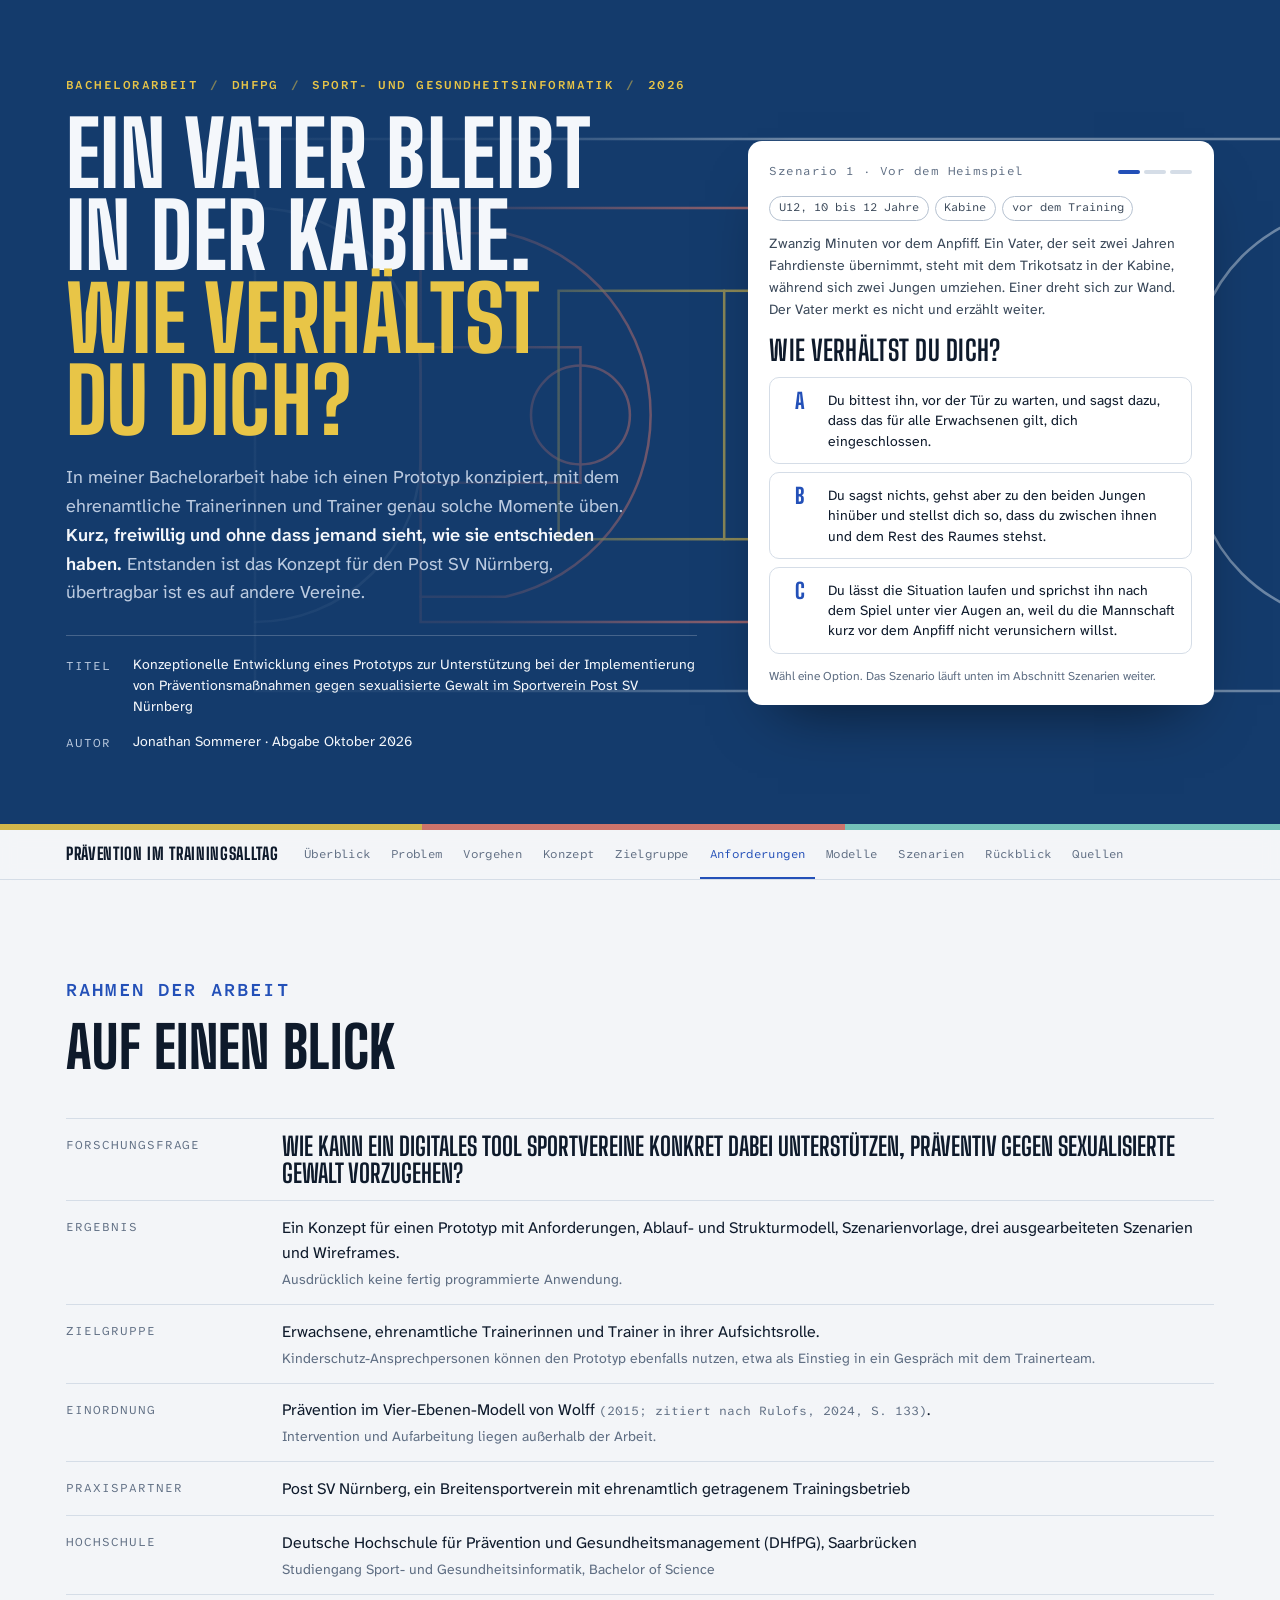
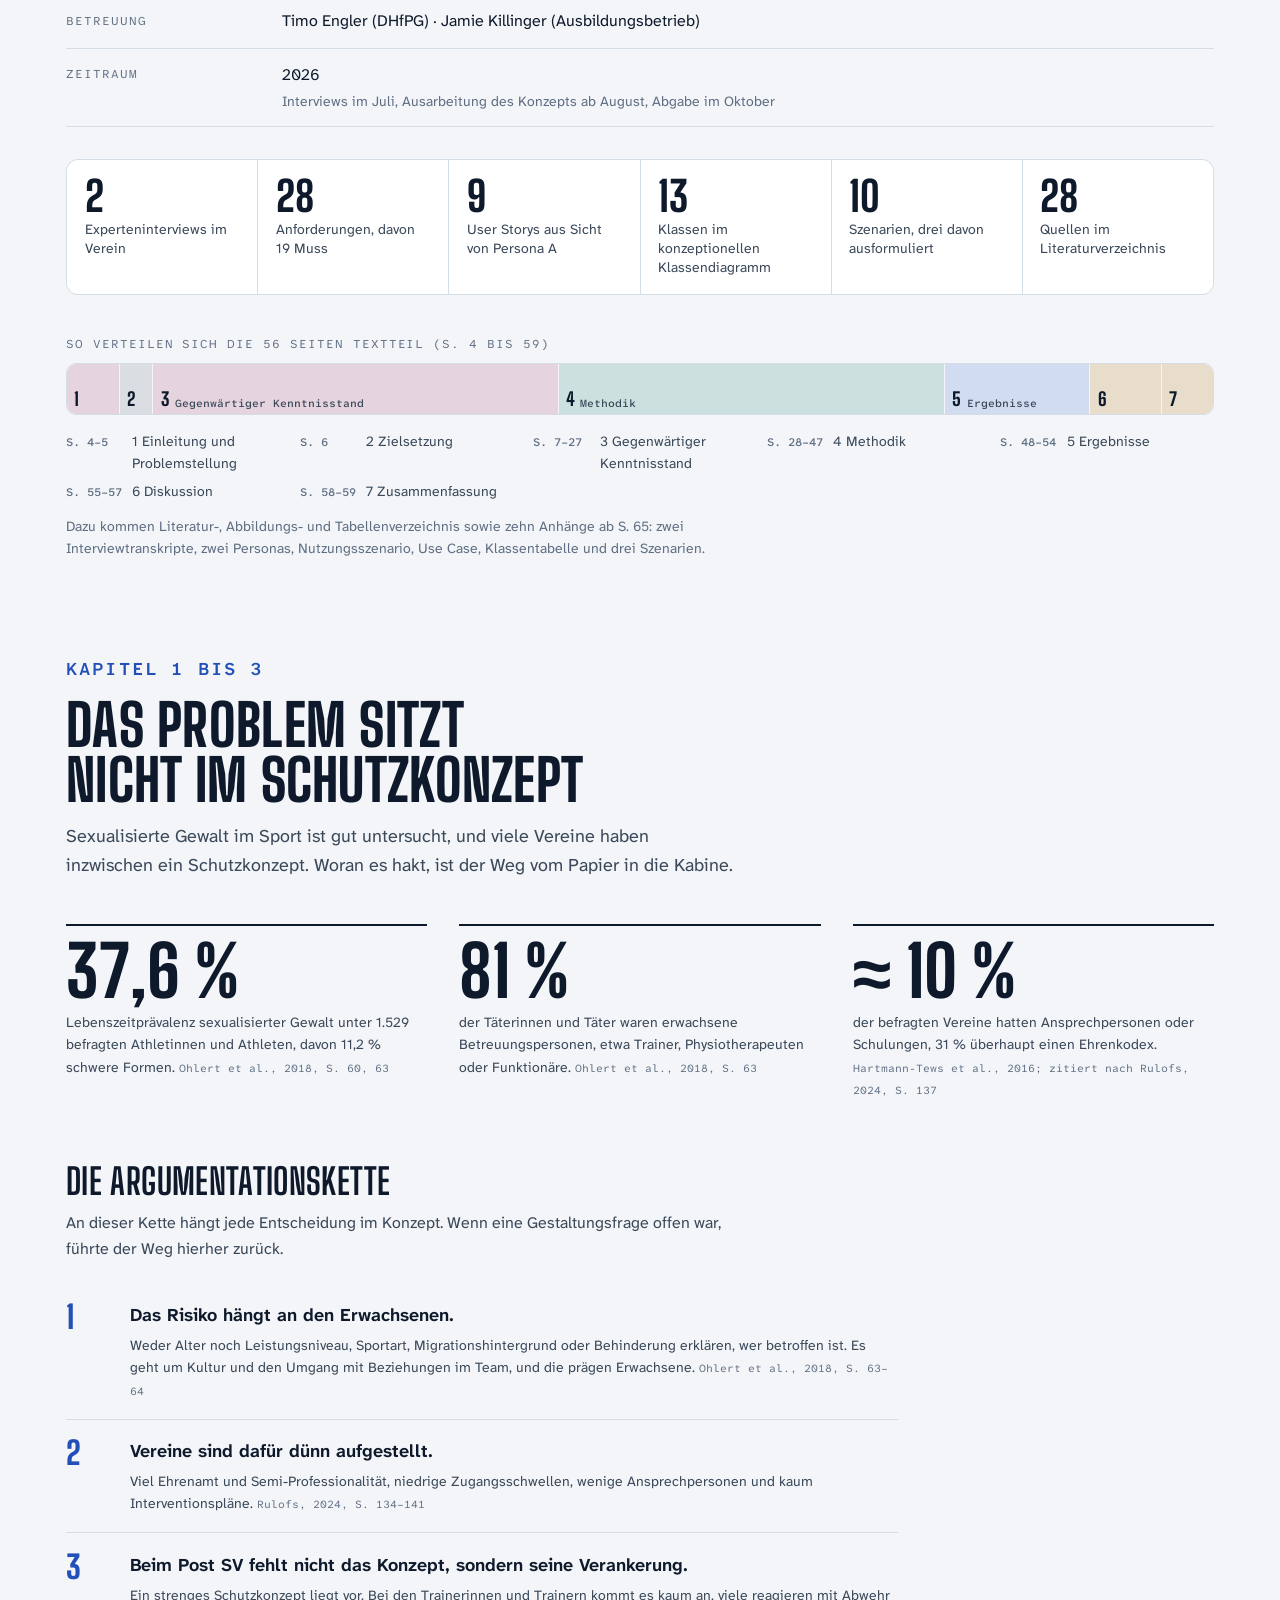
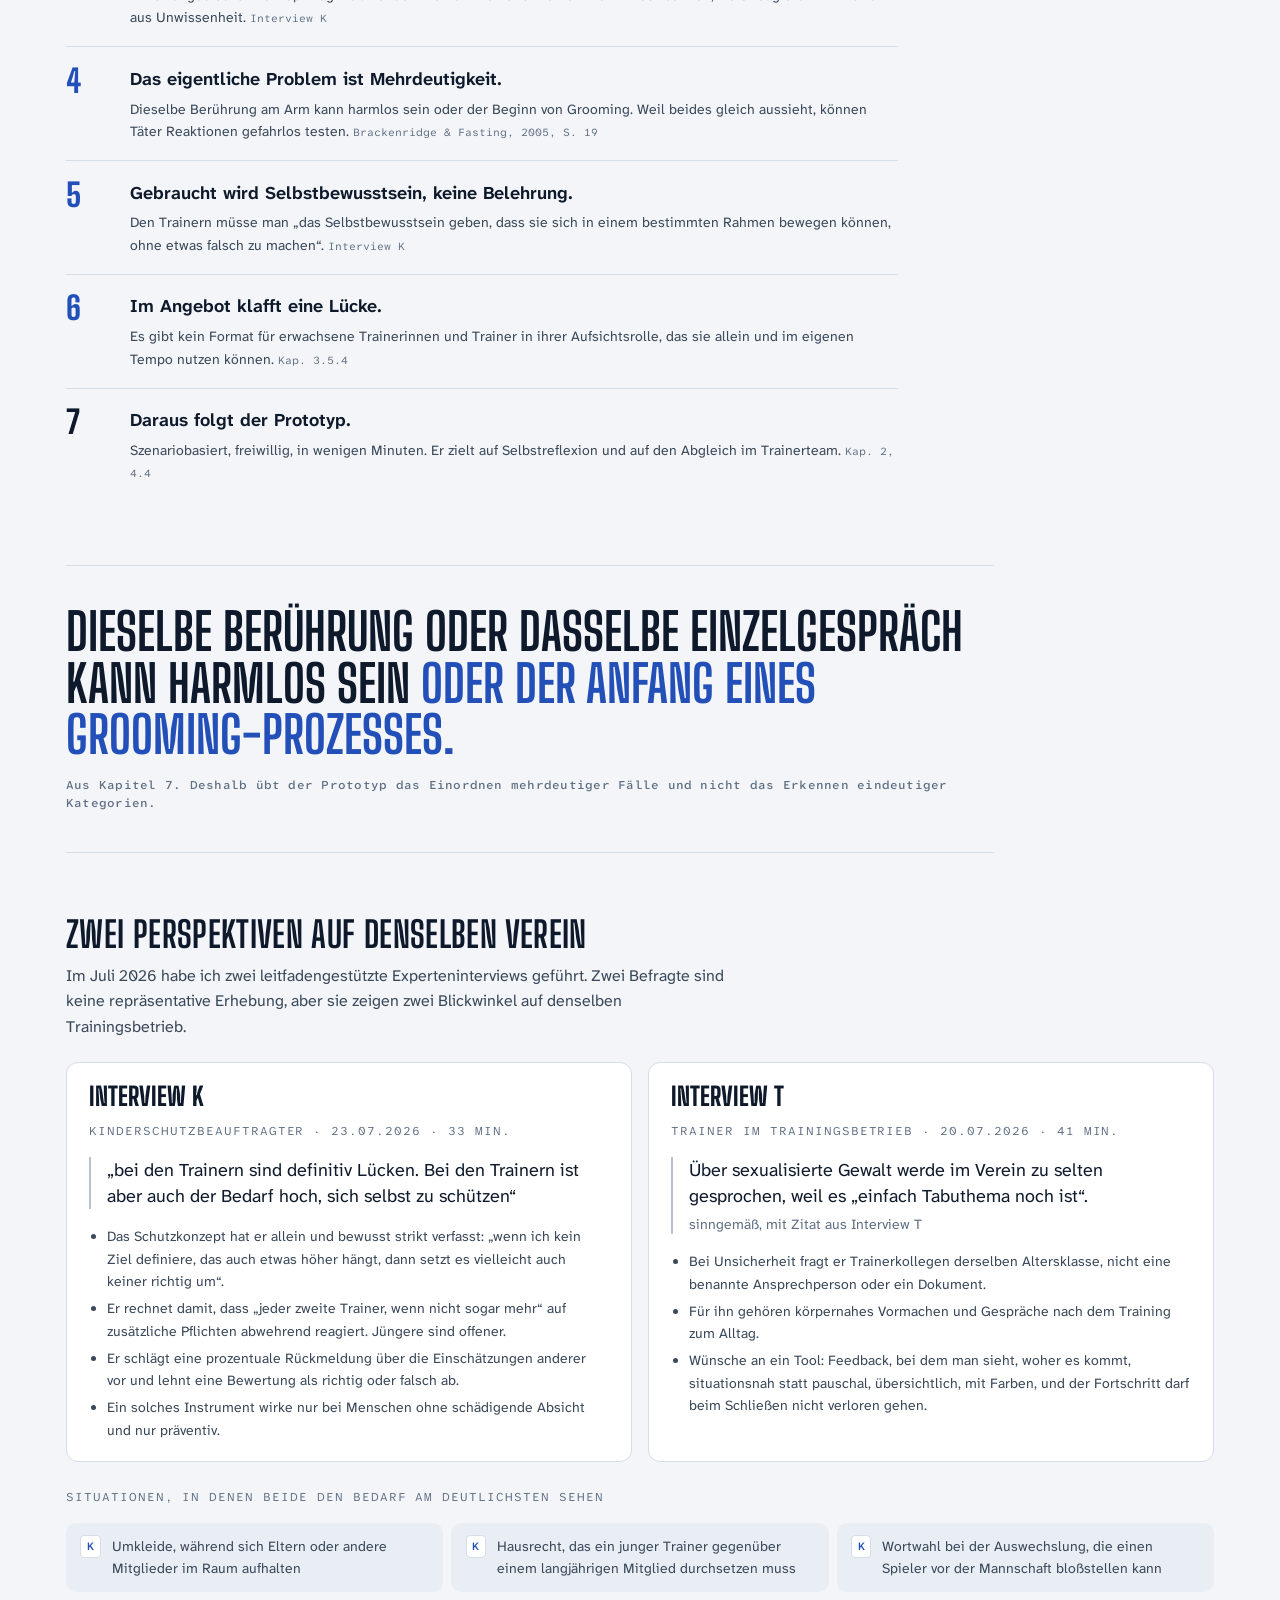
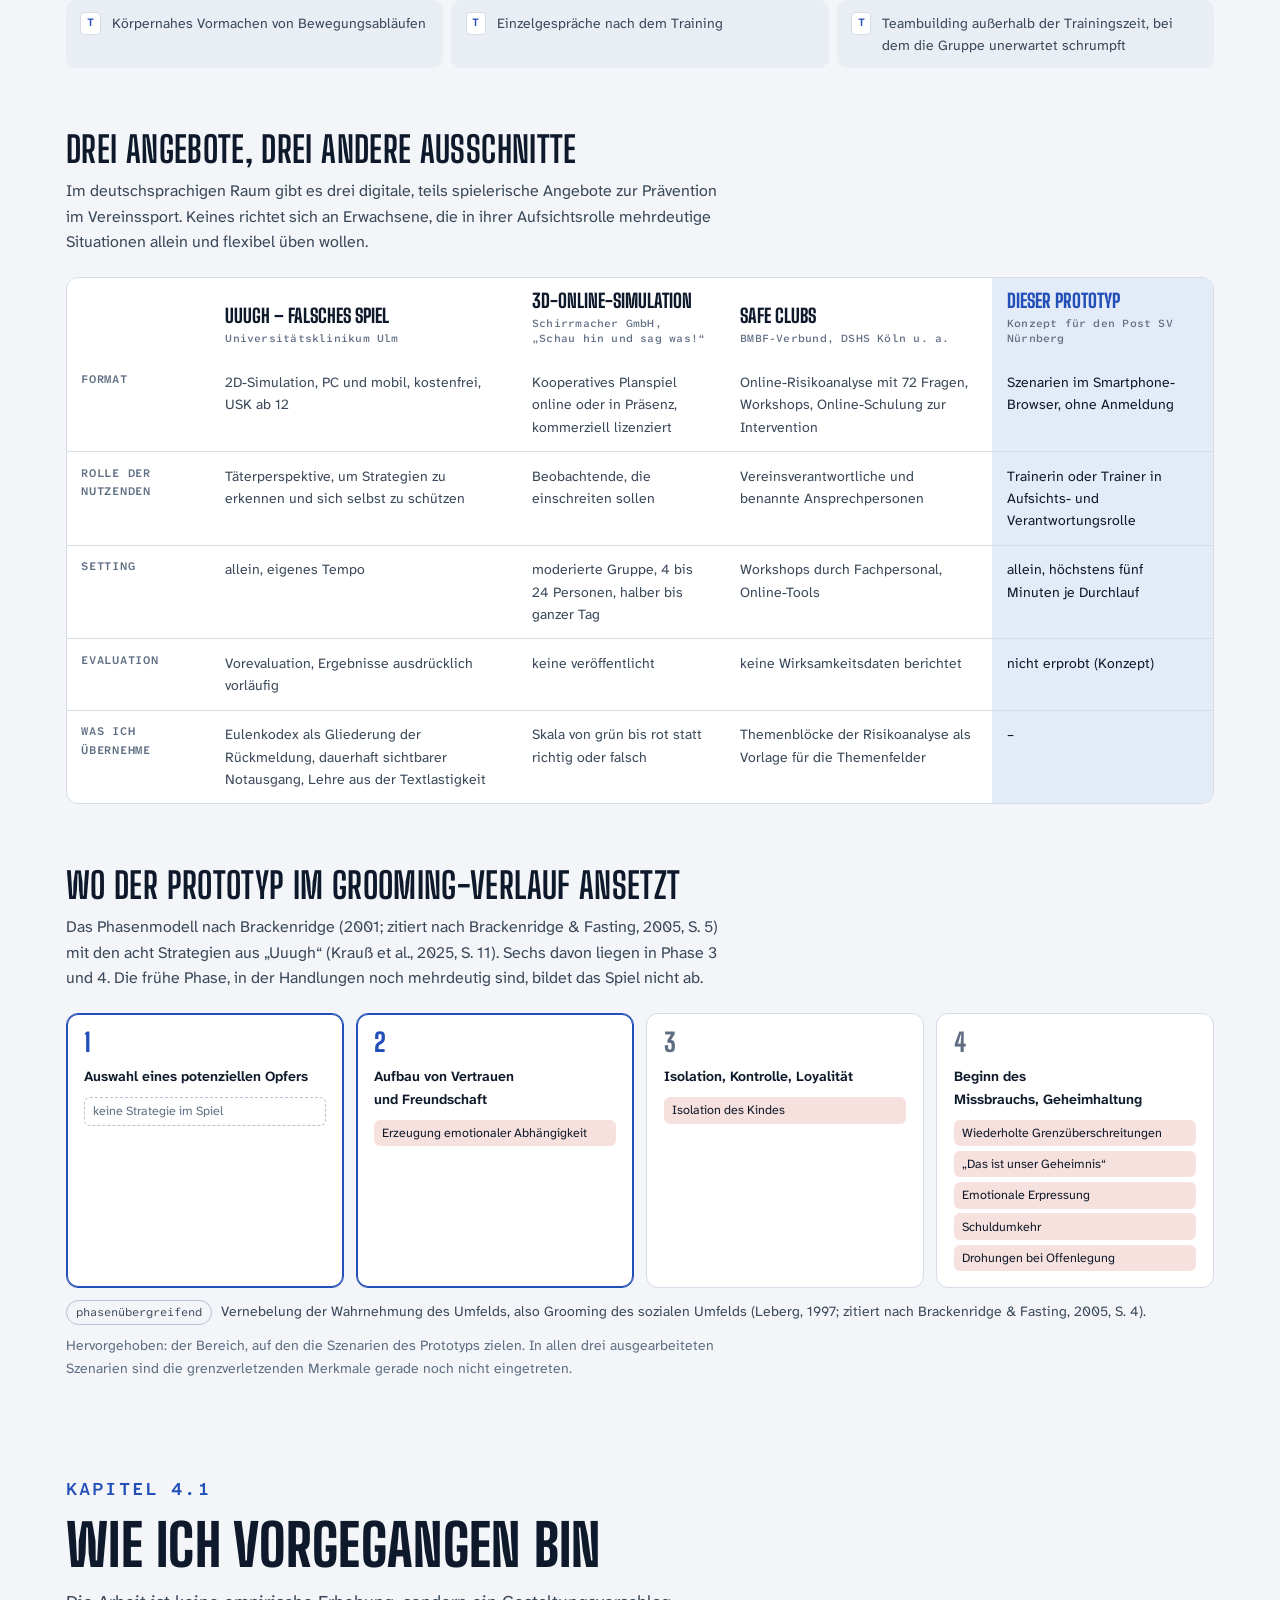
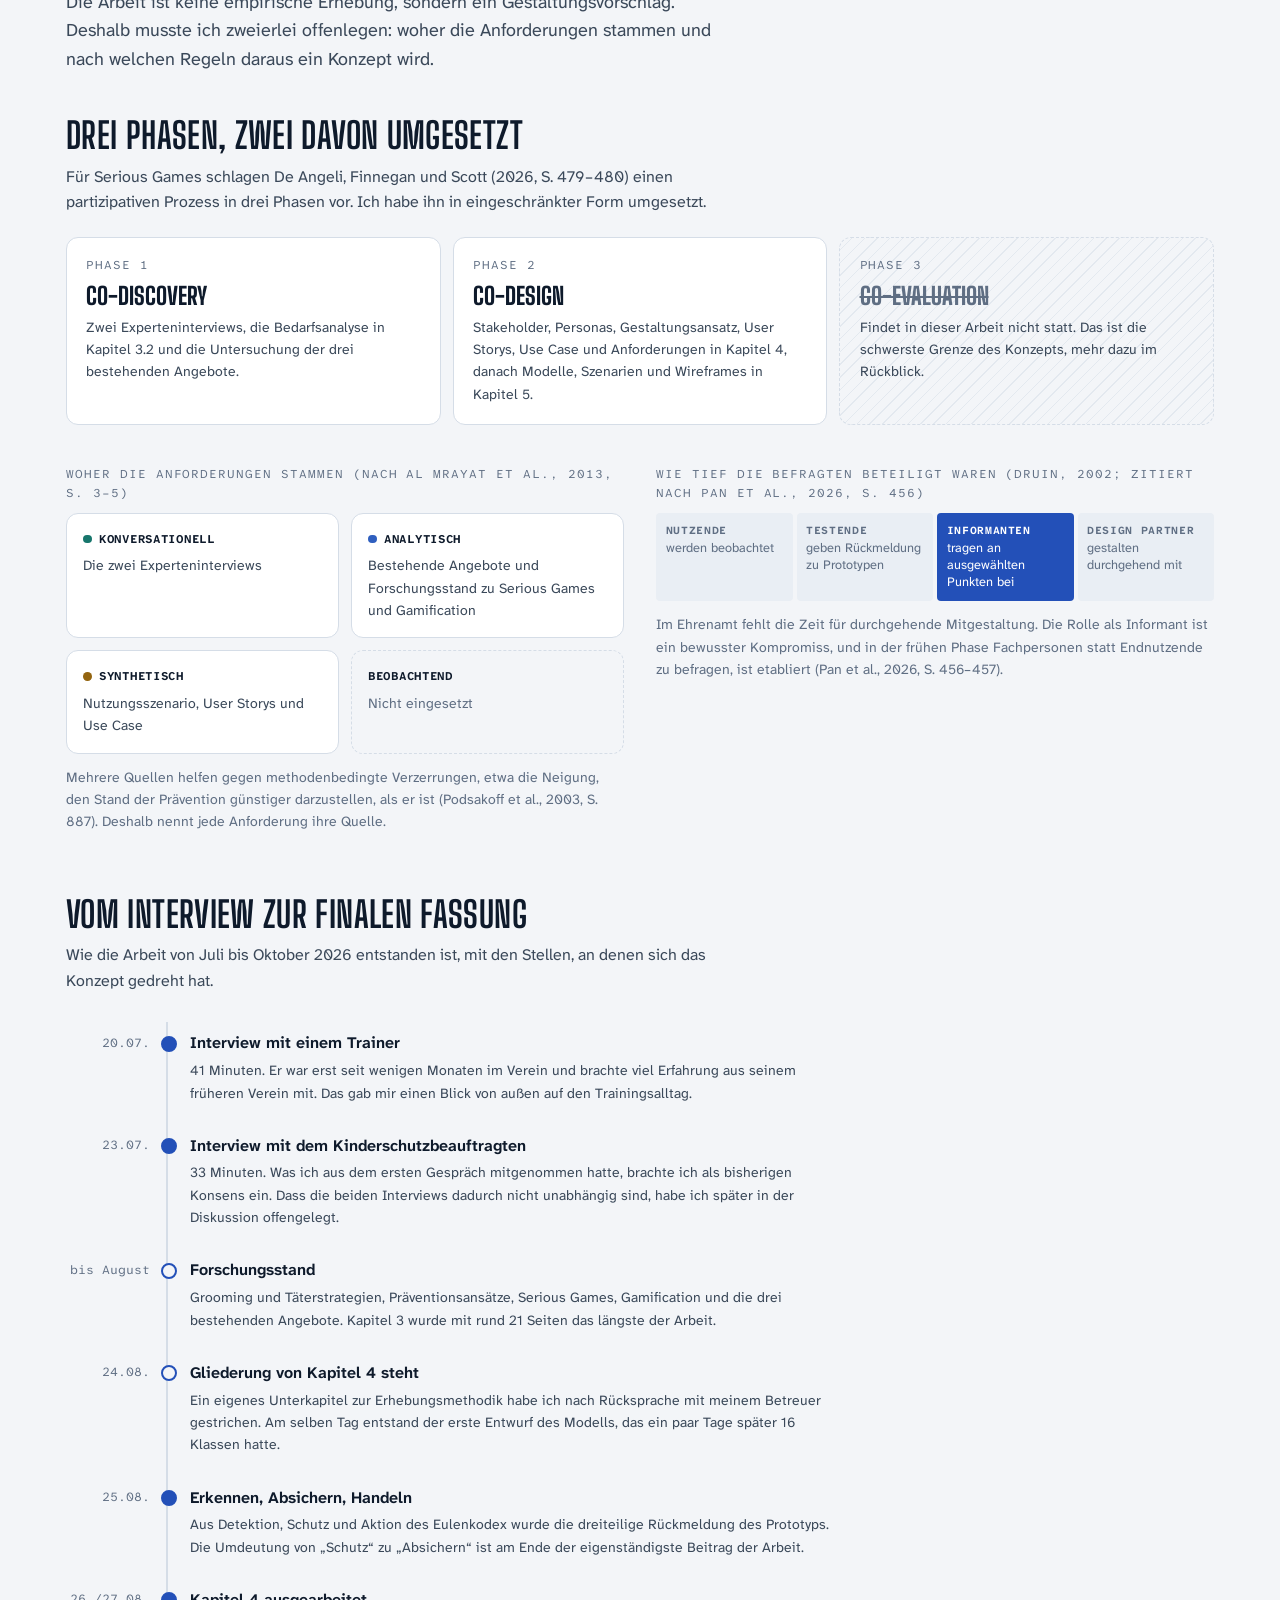
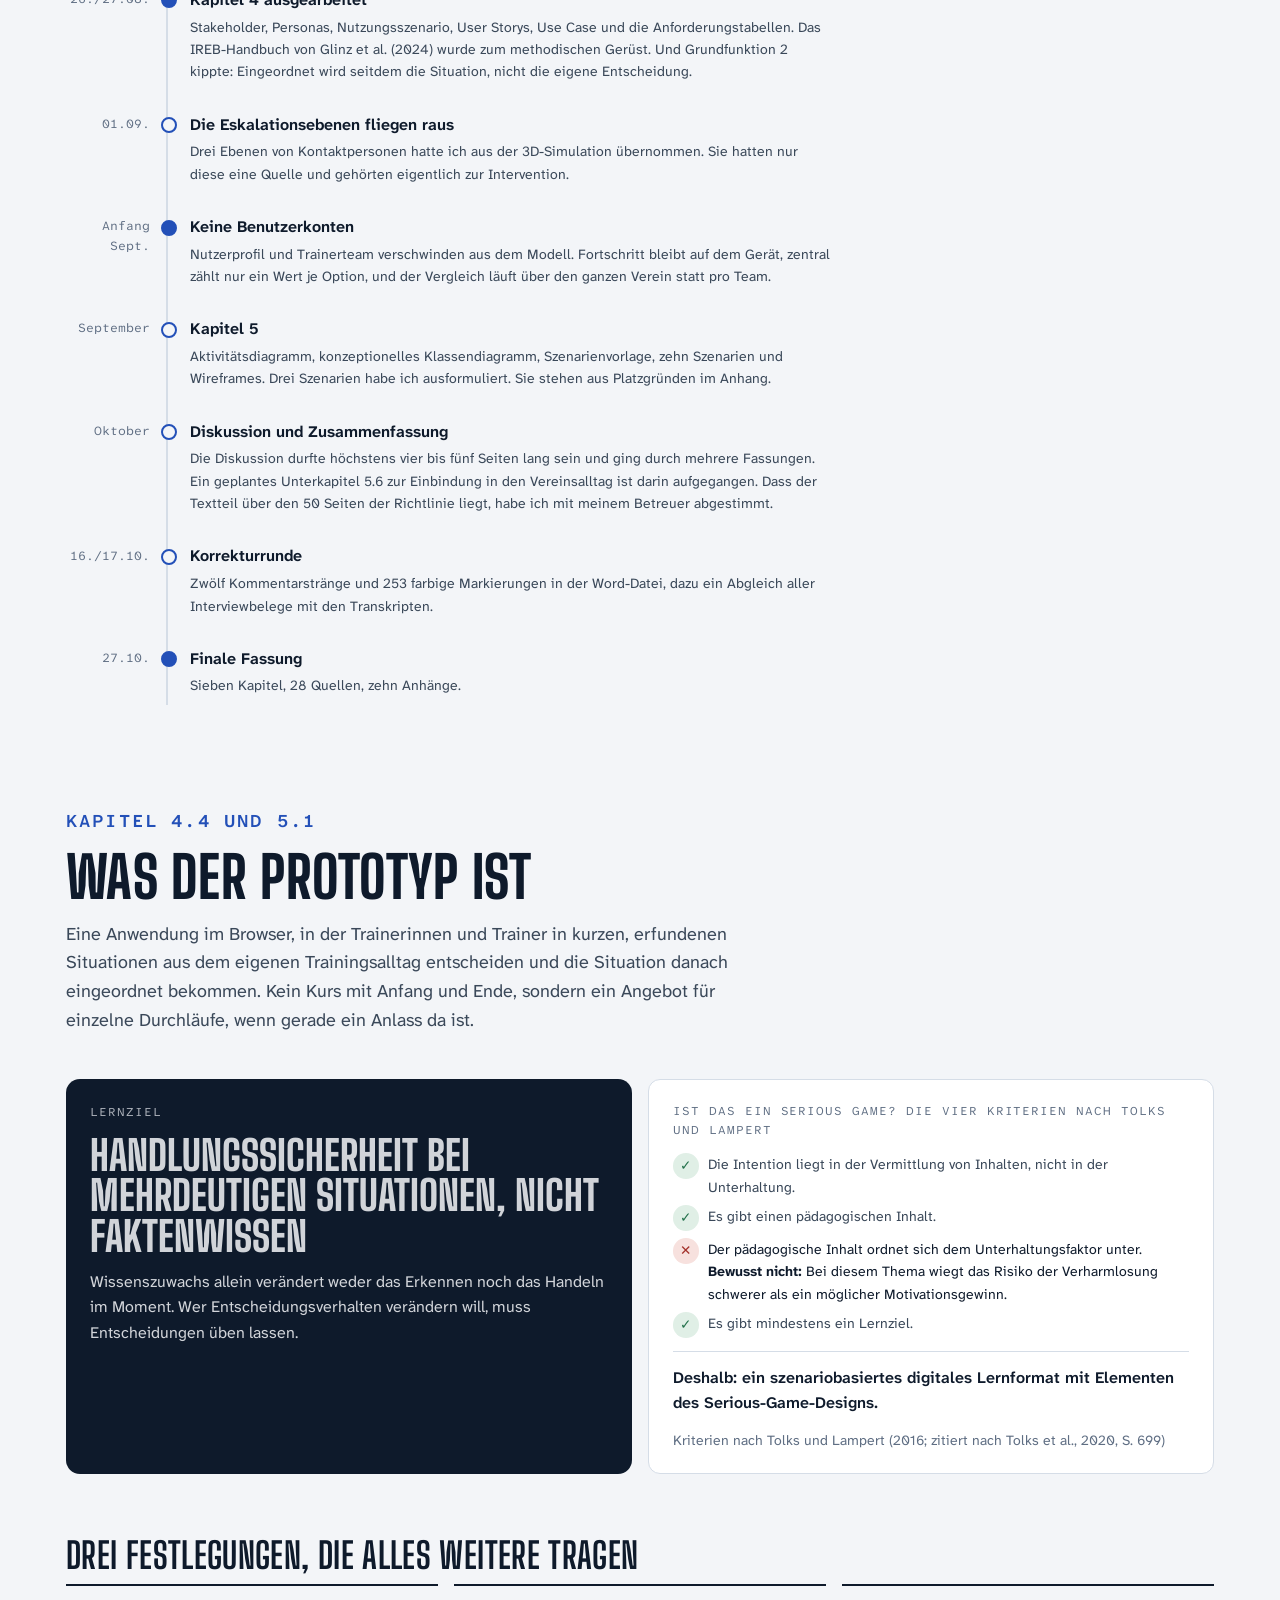
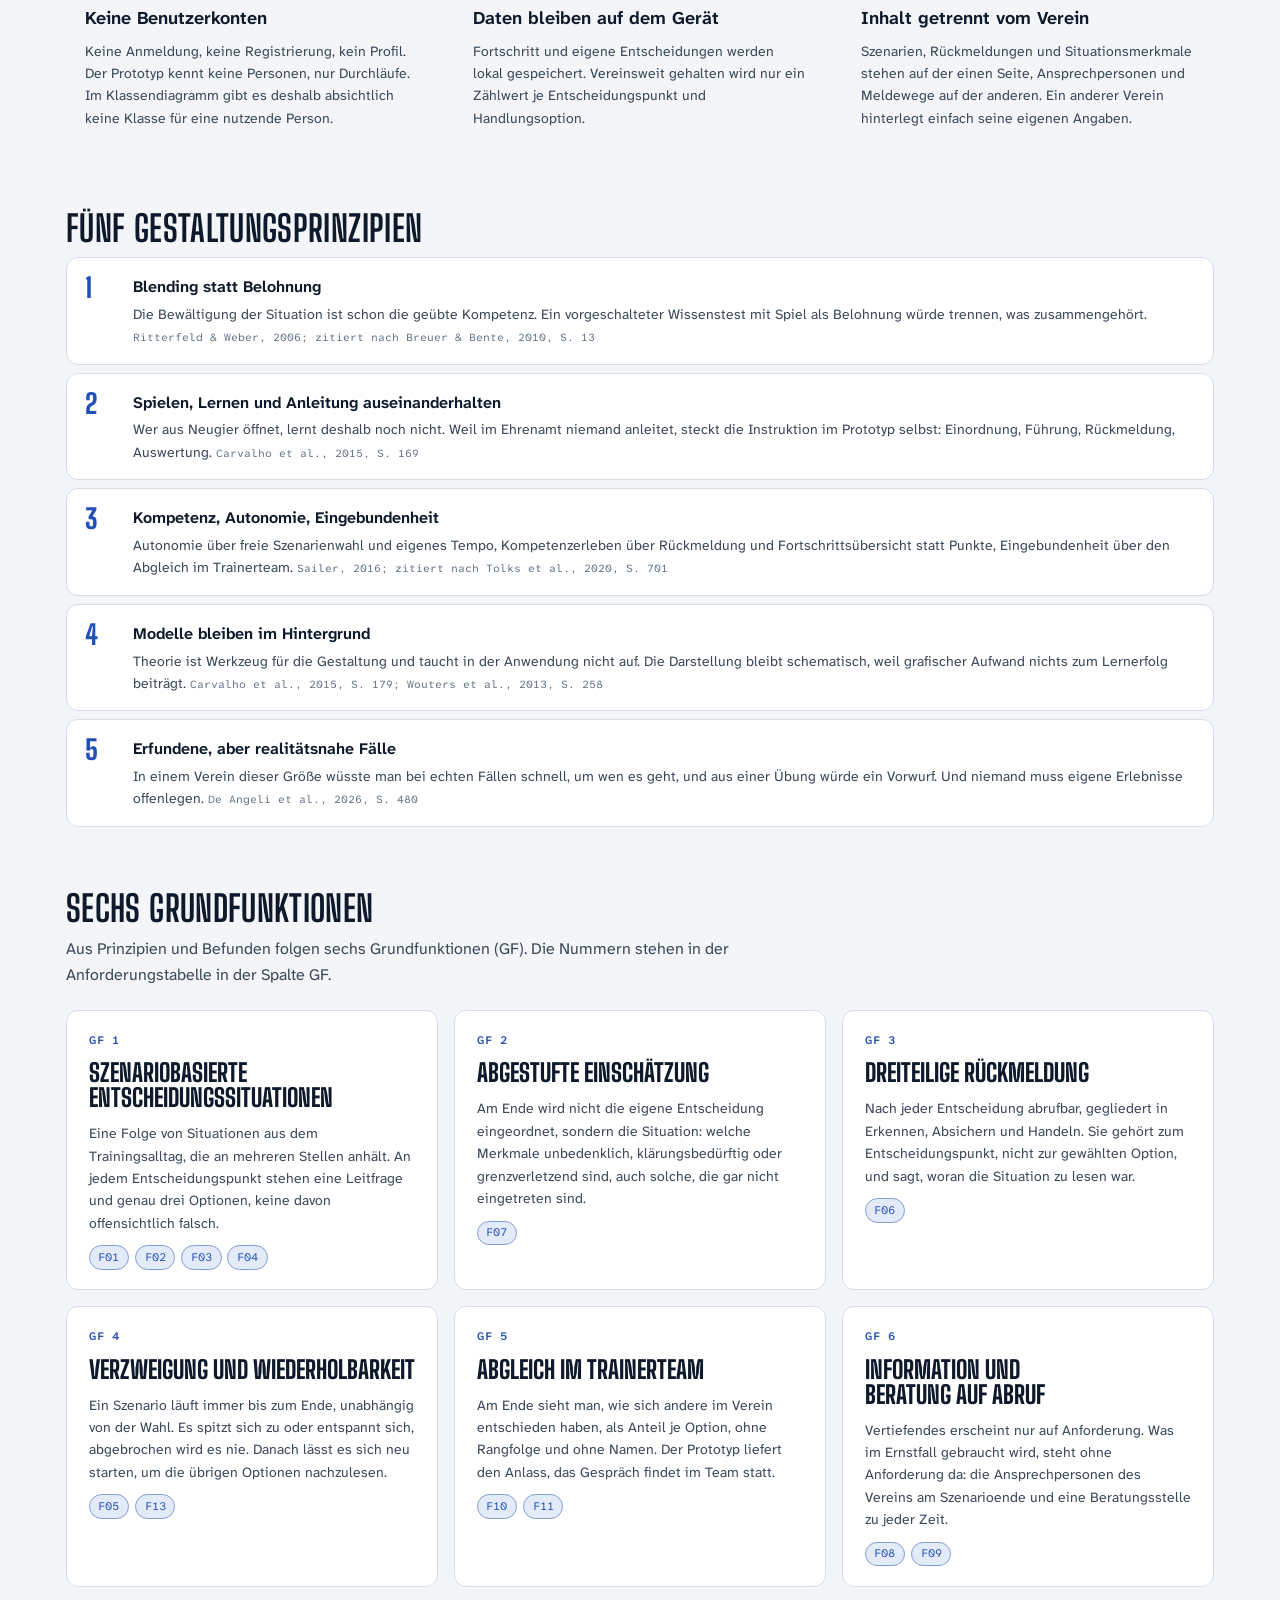
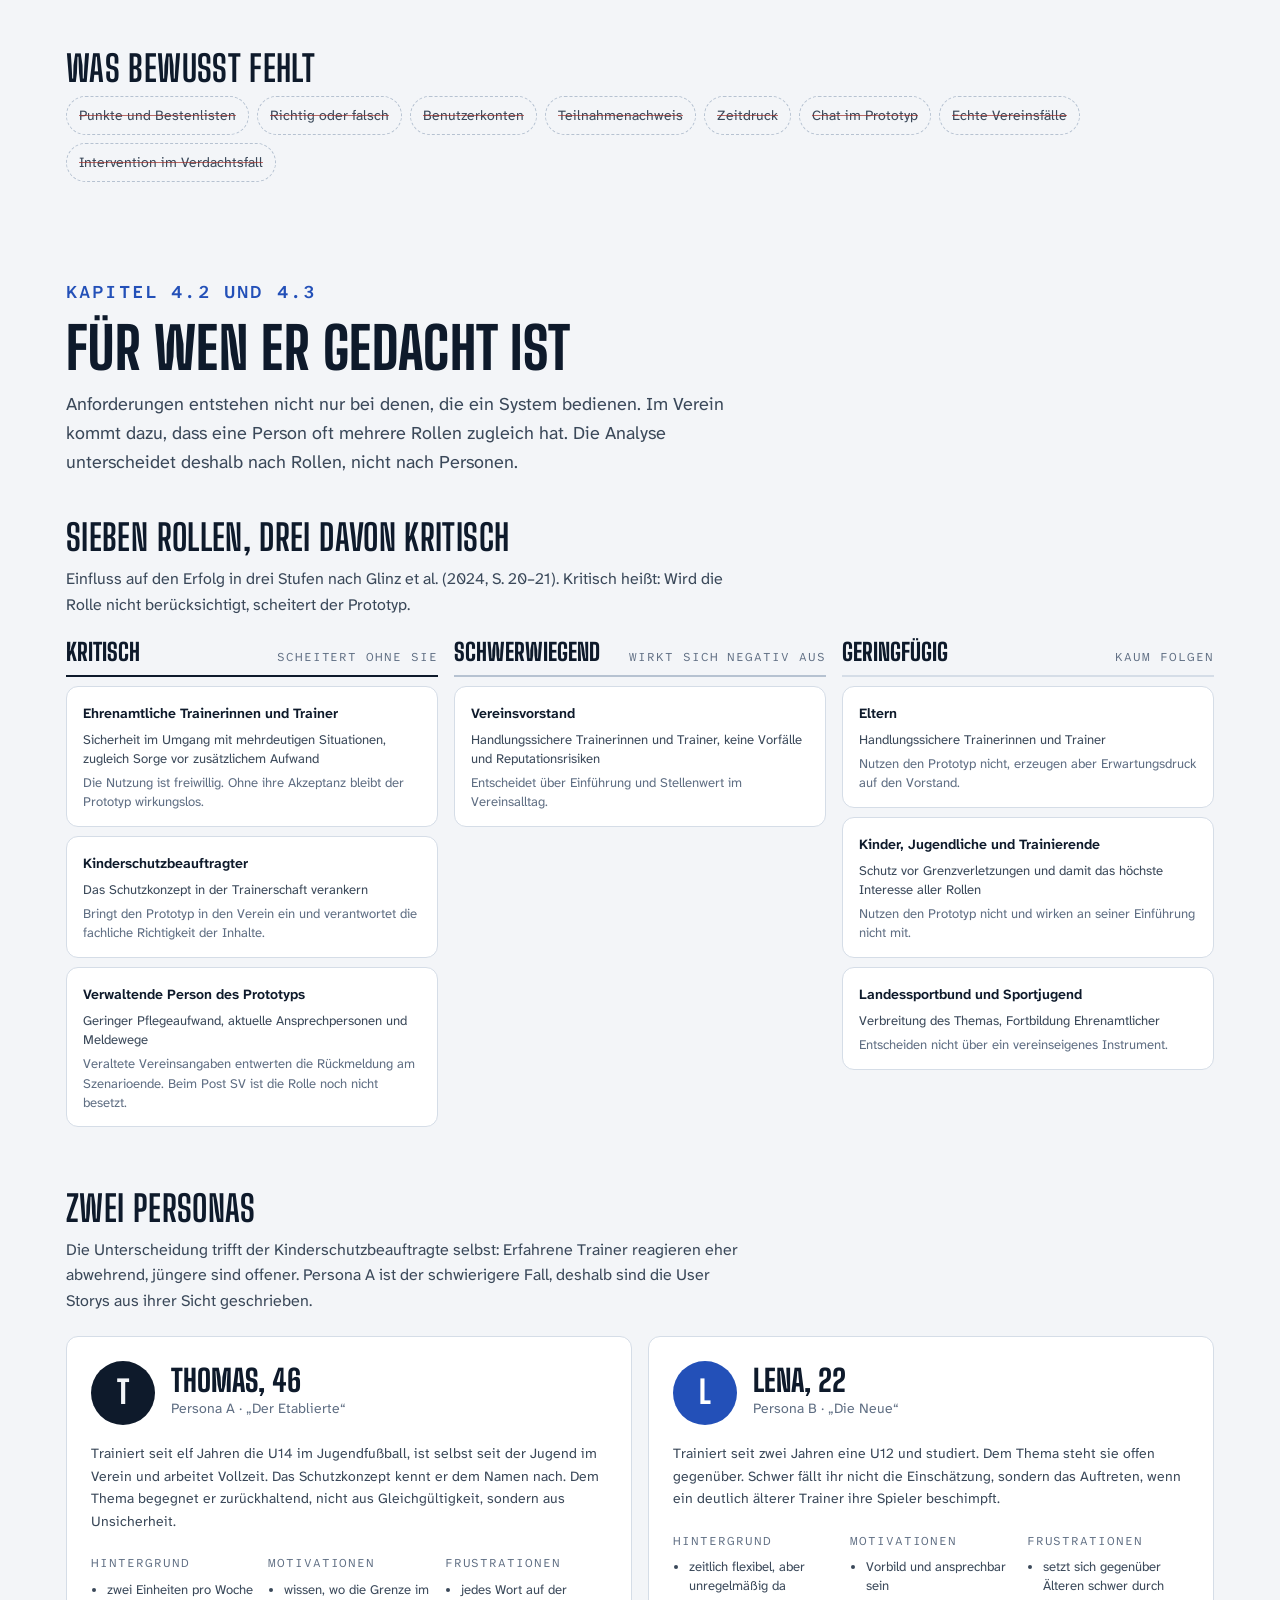
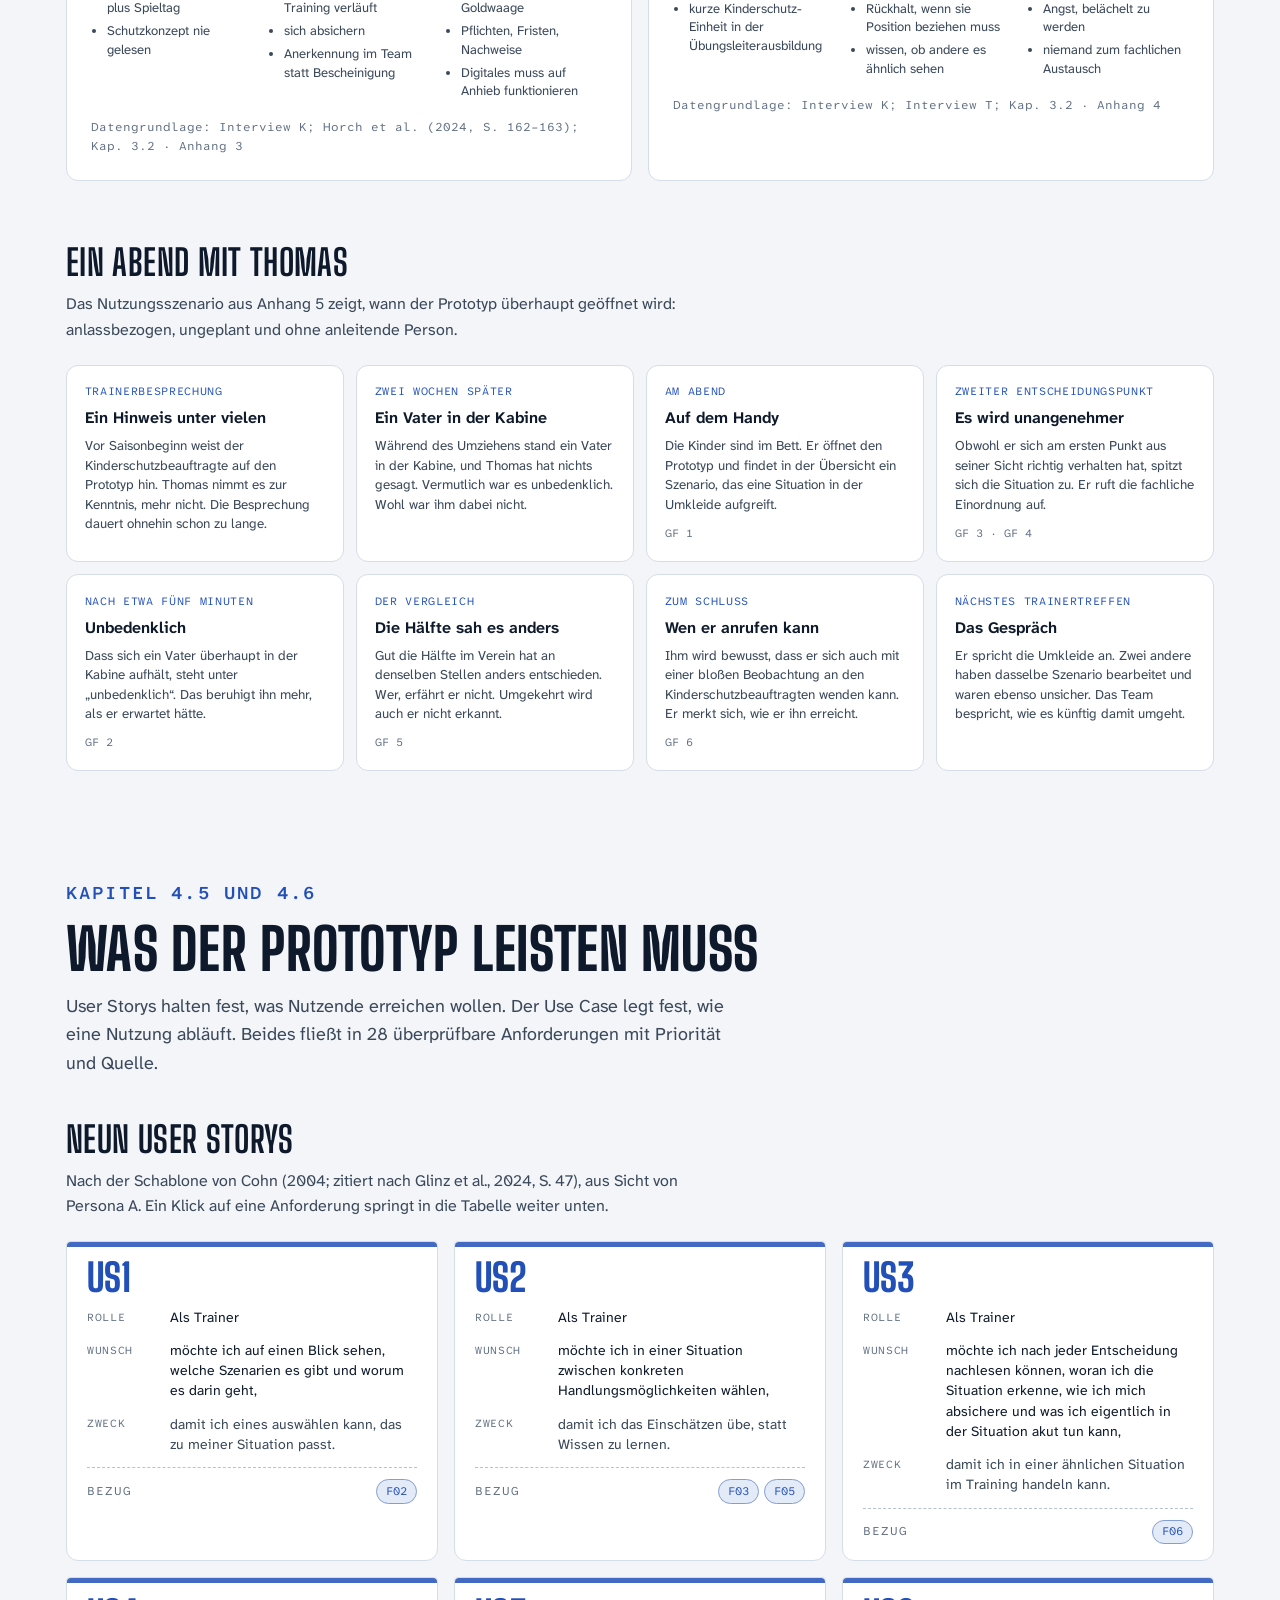
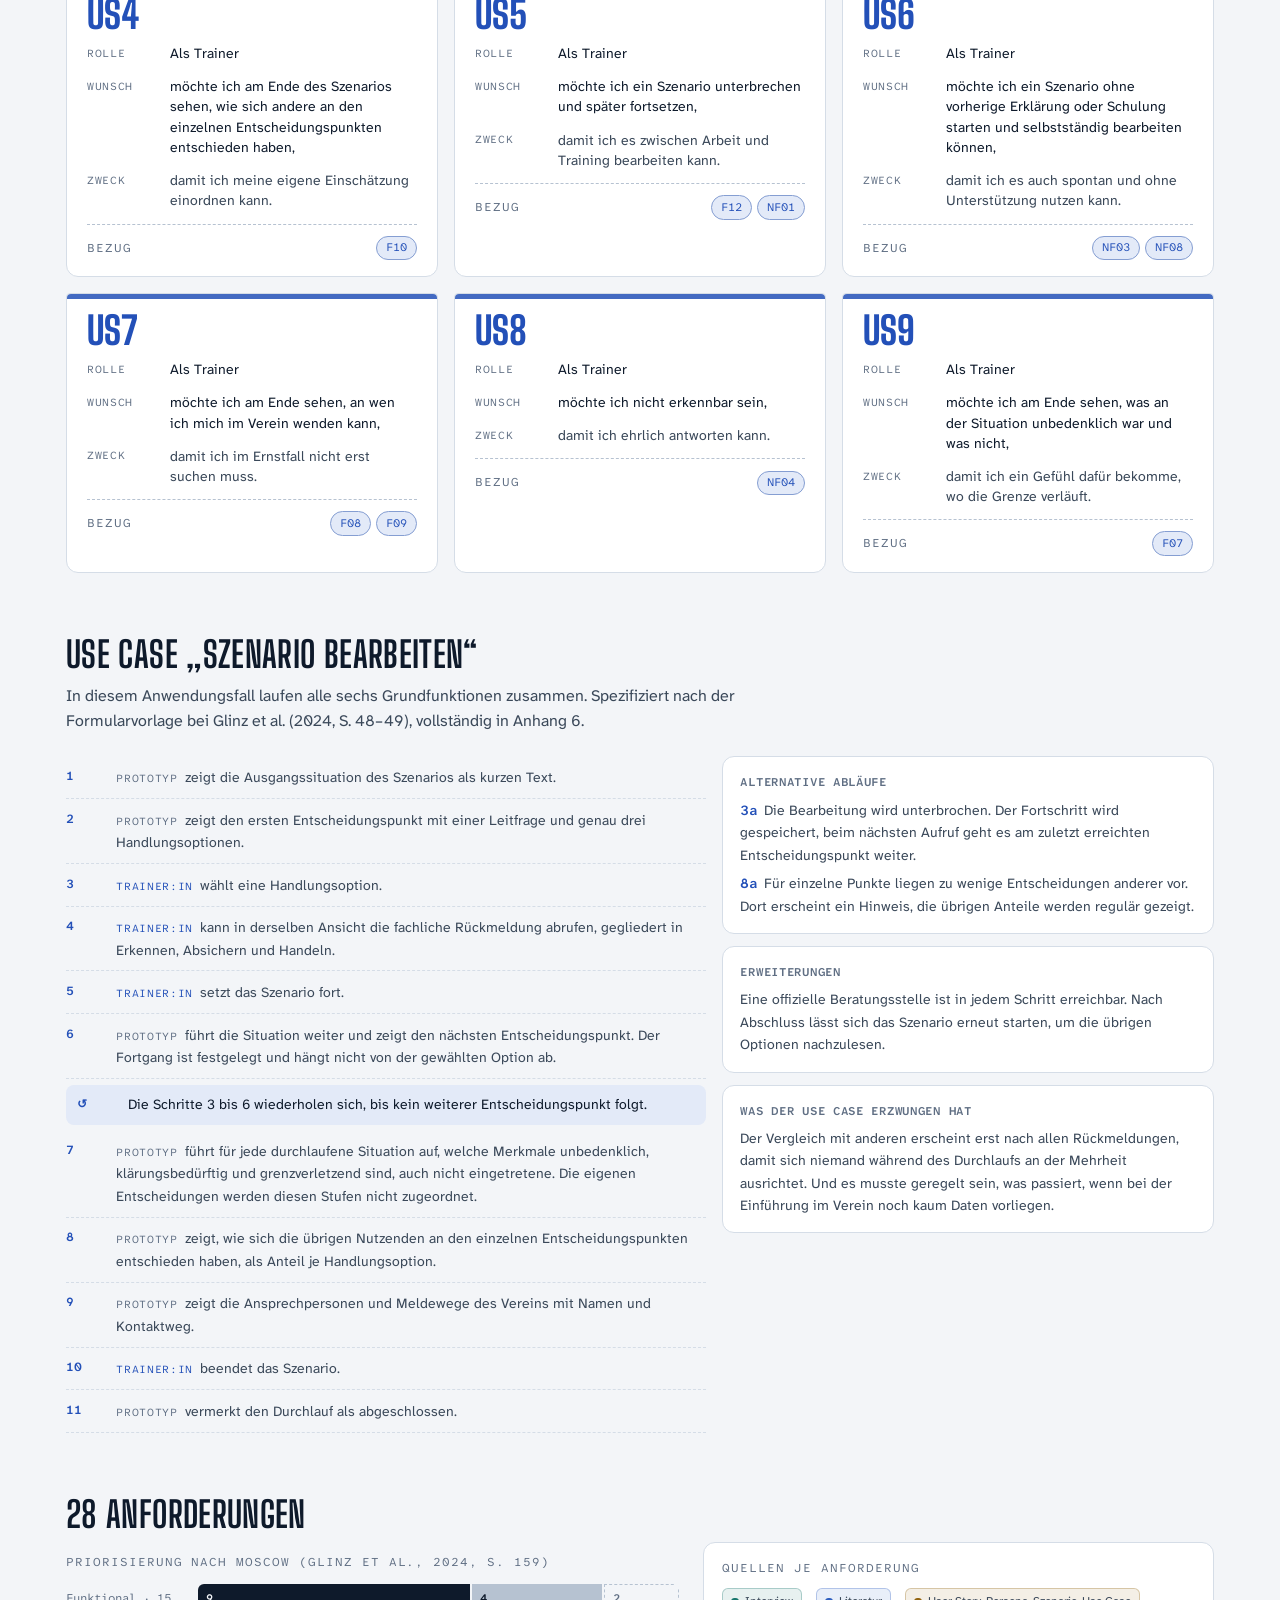
==== commit 69d82492: "Website und README auf die finale Fassung der Arbeit bringen" ====
--- a/index.html
+++ b/index.html
@@ -2,1639 +2,2035 @@
 <html lang="de">
 <head>
 <meta charset="utf-8">
-<meta name="viewport" content="width=device-width, initial-scale=1">
-<meta name="description" content="Arbeitsakte zur Bachelor-Thesis: Argumentationskette, Kapitelstand, offene Punkte, Anforderungen und Ergebnisse aus Kapitel 5.">
-<title>Projektakte Post SV</title>
-<link rel="icon" href="data:image/svg+xml,%3Csvg xmlns='http://www.w3.org/2000/svg' viewBox='0 0 32 32'%3E%3Crect width='32' height='32' rx='4' fill='%230F5C63'/%3E%3Cpath d='M9 22V10h5.6c2.5 0 4.1 1.4 4.1 3.6 0 1.6-.9 2.7-2.3 3.1l2.9 5.3h-2.7l-2.6-4.9h-2.5V22H9zm2.5-6.9h2.8c1.3 0 2.1-.6 2.1-1.6s-.8-1.6-2.1-1.6h-2.8v3.2z' fill='%23fff'/%3E%3C/svg%3E">
+<meta name="viewport" content="width=device-width, initial-scale=1, viewport-fit=cover">
+<title>Prävention im Trainingsalltag · Bachelorarbeit Jonathan Sommerer</title>
+<meta name="description" content="Bachelorarbeit von Jonathan Sommerer (DHfPG, 2026): Konzept für einen Prototyp, mit dem ehrenamtliche Trainerinnen und Trainer mehrdeutige Situationen aus dem Trainingsalltag üben, entwickelt für den Post SV Nürnberg.">
+<meta name="author" content="Jonathan Sommerer">
+<meta property="og:title" content="Prävention im Trainingsalltag">
+<meta property="og:description" content="Bachelorarbeit von Jonathan Sommerer (DHfPG, 2026): Konzept für einen Prototyp, mit dem ehrenamtliche Trainerinnen und Trainer mehrdeutige Situationen aus dem Trainingsalltag üben, entwickelt für den Post SV Nürnberg.">
+<meta property="og:type" content="website">
+<meta name="color-scheme" content="light dark">
+<link rel="icon" href="data:image/svg+xml,%3Csvg xmlns='http://www.w3.org/2000/svg' viewBox='0 0 32 32'%3E%3Crect width='32' height='32' rx='6' fill='%23143B6C'/%3E%3Crect x='5' y='8' width='22' height='16' fill='none' stroke='%23fff' stroke-width='1.6'/%3E%3Cline x1='16' y1='8' x2='16' y2='24' stroke='%23fff' stroke-width='1.6'/%3E%3Ccircle cx='16' cy='16' r='3.4' fill='none' stroke='%23E8C547' stroke-width='1.6'/%3E%3C/svg%3E">
 <style>
+@font-face{font-family:'Big Shoulders Display Variable';font-style:normal;font-display:swap;font-weight:100 900;src:url([data-uri]) format('woff2');unicode-range:U+0000-00FF,U+0131,U+0152-0153,U+02BB-02BC,U+02C6,U+02DA,U+02DC,U+0304,U+0308,U+0329,U+2000-206F,U+20AC,U+2122,U+2191,U+2193,U+2212,U+2215,U+FEFF,U+FFFD;}
+@font-face{font-family:'Atkinson Hyperlegible Next Variable';font-style:normal;font-display:swap;font-weight:200 800;src:url([data-uri]) format('woff2');unicode-range:U+0000-00FF,U+0131,U+0152-0153,U+02BB-02BC,U+02C6,U+02DA,U+02DC,U+0304,U+0308,U+0329,U+2000-206F,U+20AC,U+2122,U+2191,U+2193,U+2212,U+2215,U+FEFF,U+FFFD;}
+@font-face{font-family:'Atkinson Hyperlegible Next Variable';font-style:italic;font-display:swap;font-weight:200 800;src:url([data-uri]) format('woff2');unicode-range:U+0000-00FF,U+0131,U+0152-0153,U+02BB-02BC,U+02C6,U+02DA,U+02DC,U+0304,U+0308,U+0329,U+2000-206F,U+20AC,U+2122,U+2191,U+2193,U+2212,U+2215,U+FEFF,U+FFFD;}
+@font-face{font-family:'Atkinson Hyperlegible Mono Variable';font-style:normal;font-display:swap;font-weight:200 800;src:url([data-uri]) format('woff2');unicode-range:U+0000-00FF,U+0131,U+0152-0153,U+02BB-02BC,U+02C6,U+02DA,U+02DC,U+0304,U+0308,U+0329,U+2000-206F,U+20AC,U+2122,U+2191,U+2193,U+2212,U+2215,U+FEFF,U+FFFD;}
+/* Layout: Ein Hallenboden-Band mit Spielfeldlinien eröffnet die Seite, danach eine ruhige
+   Arbeitsfläche mit schmaler Kapitelleiste. Lesetext bleibt bei rund 65 Zeichen, interaktive
+   Module (Szenario, Klassendiagramm, Anforderungen, Quellen) nutzen die volle Breite bis 1180px. */
 :root{
-  --ground:#F6F8F8;
+  --bg:#F3F5F8;
   --surface:#FFFFFF;
-  --surface-2:#EEF2F2;
-  --ink:#131E1D;
-  --ink-2:#3E4B49;
-  --ink-3:#6B7A77;
-  --rule:#DBE3E1;
-  --rule-strong:#BFCBC9;
-  --accent:#0F5C63;
-  --accent-2:#0B4348;
-  --accent-wash:#E2EEEE;
-  --ok:#2E6B4C;
-  --ok-wash:#E1EDE6;
-  --warn:#8B5D12;
-  --warn-wash:#F3EAD8;
-  --crit:#94302A;
-  --crit-wash:#F4E3E1;
+  --surface-2:#E9EEF4;
+  --ink:#0E1A2B;
+  --ink-2:#3A4859;
+  --ink-3:#5F6E83;
+  --rule:#D5DDE7;
+  --rule-2:#B6C2D1;
+  --accent:#2350B8;
+  --accent-2:#183C8F;
+  --accent-wash:#E3EAF8;
   --on-accent:#FFFFFF;
-  --shadow:0 1px 2px rgba(19,30,29,.05), 0 10px 28px -20px rgba(19,30,29,.35);
-
-  --f-display:"Newsreader",ui-serif,Georgia,"Times New Roman",serif;
-  --f-body:"IBM Plex Sans",ui-sans-serif,system-ui,"Segoe UI",Helvetica,Arial,sans-serif;
-  --f-mono:"IBM Plex Mono",ui-monospace,SFMono-Regular,Menlo,Consolas,monospace;
-}
-
+
+  --floor:#143B6C;
+  --floor-2:#0F2F58;
+  --floor-ink:#F4F7FB;
+  --floor-ink-2:#BCCBE0;
+  --floor-card:#FFFFFF;
+  --floor-card-ink:#0E1A2B;
+  --court-1:rgba(244,247,251,.42);
+  --court-2:#E8C547;
+  --court-3:#E27A6B;
+  --court-4:#7FD1C2;
+
+  --ok:#22704A;      --ok-wash:#E0EFE6;
+  --warn:#94600A;    --warn-wash:#F5EBD5;
+  --crit:#A3302A;    --crit-wash:#F7E1DE;
+
+  --s-prae:#8A3A6A;
+  --s-best:#93640F;
+  --s-sg:#2F5FBF;
+  --s-meth:#17766C;
+  --s-ver:#566A80;
+
+  --paper:#FFFFFF;
+  --shadow:0 1px 2px rgba(14,26,43,.06),0 14px 34px -24px rgba(14,26,43,.38);
+  --focus:0 0 0 3px color-mix(in srgb,var(--accent) 35%,transparent);
+
+  --f-display:"Big Shoulders Display Variable","Big Shoulders Display","Arial Narrow","Roboto Condensed",sans-serif;
+  --f-body:"Atkinson Hyperlegible Next Variable","Atkinson Hyperlegible Next","Atkinson Hyperlegible",system-ui,-apple-system,"Segoe UI",Roboto,sans-serif;
+  --f-mono:"Atkinson Hyperlegible Mono Variable","Atkinson Hyperlegible Mono",ui-monospace,"SF Mono",Menlo,Consolas,monospace;
+
+  --t-xs:.75rem; --t-s:.875rem; --t-m:1rem; --t-l:1.125rem; --t-xl:1.375rem;
+  --t-2xl:clamp(1.6rem,1.2rem + 1.6vw,2.25rem);
+  --t-3xl:clamp(2.2rem,1.4rem + 3.2vw,3.6rem);
+  --t-hero:clamp(2.7rem,1.5rem + 5.4vw,5.6rem);
+  --gut:max(16px,env(safe-area-inset-left,0px));
+  --gut-r:max(16px,env(safe-area-inset-right,0px));
+  --max:1180px;
+}
 @media (prefers-color-scheme:dark){
   :root:not([data-theme="light"]){
-    --ground:#0E1413;
-    --surface:#151D1C;
-    --surface-2:#1B2523;
-    --ink:#E7EDEB;
-    --ink-2:#B4C1BE;
-    --ink-3:#84938F;
-    --rule:#26312F;
-    --rule-strong:#374542;
-    --accent:#61C5C8;
-    --accent-2:#8BDADC;
-    --accent-wash:#122C2D;
-    --ok:#77C69A;
-    --ok-wash:#14281E;
-    --warn:#D8A85B;
-    --warn-wash:#2B2213;
-    --crit:#E08A80;
-    --crit-wash:#2E1917;
-    --on-accent:#0E1413;
-    --shadow:0 1px 2px rgba(0,0,0,.4), 0 10px 28px -20px rgba(0,0,0,.8);
+    --bg:#0B1320; --surface:#111C2B; --surface-2:#172437;
+    --ink:#E6ECF4; --ink-2:#B3C0D0; --ink-3:#8797AB;
+    --rule:#223147; --rule-2:#34475F;
+    --accent:#8DB0FF; --accent-2:#B5CBFF; --accent-wash:#172A52; --on-accent:#0B1320;
+    --floor:#0E2747; --floor-2:#0A1E39; --floor-ink:#EEF3FA; --floor-ink-2:#A9BBD3;
+    --floor-card:#111C2B; --floor-card-ink:#E6ECF4;
+    --court-1:rgba(238,243,250,.30);
+    --ok:#73CB9A; --ok-wash:#10271C;
+    --warn:#E3B45E; --warn-wash:#2B2110;
+    --crit:#F28C82; --crit-wash:#301615;
+    --s-prae:#DA8EBB; --s-best:#DDB063; --s-sg:#8DB0FF; --s-meth:#6FCDBF; --s-ver:#A6B6CA;
+    --shadow:0 1px 2px rgba(0,0,0,.4),0 14px 34px -24px rgba(0,0,0,.8);
+    color-scheme:dark;
   }
 }
-
 :root[data-theme="dark"]{
-  --ground:#0E1413;
-  --surface:#151D1C;
-  --surface-2:#1B2523;
-  --ink:#E7EDEB;
-  --ink-2:#B4C1BE;
-  --ink-3:#84938F;
-  --rule:#26312F;
-  --rule-strong:#374542;
-  --accent:#61C5C8;
-  --accent-2:#8BDADC;
-  --accent-wash:#122C2D;
-  --ok:#77C69A;
-  --ok-wash:#14281E;
-  --warn:#D8A85B;
-  --warn-wash:#2B2213;
-  --crit:#E08A80;
-  --crit-wash:#2E1917;
-  --on-accent:#0E1413;
-  --shadow:0 1px 2px rgba(0,0,0,.4), 0 10px 28px -20px rgba(0,0,0,.8);
+  --bg:#0B1320; --surface:#111C2B; --surface-2:#172437;
+  --ink:#E6ECF4; --ink-2:#B3C0D0; --ink-3:#8797AB;
+  --rule:#223147; --rule-2:#34475F;
+  --accent:#8DB0FF; --accent-2:#B5CBFF; --accent-wash:#172A52; --on-accent:#0B1320;
+  --floor:#0E2747; --floor-2:#0A1E39; --floor-ink:#EEF3FA; --floor-ink-2:#A9BBD3;
+  --floor-card:#111C2B; --floor-card-ink:#E6ECF4;
+  --court-1:rgba(238,243,250,.30);
+  --ok:#73CB9A; --ok-wash:#10271C;
+  --warn:#E3B45E; --warn-wash:#2B2110;
+  --crit:#F28C82; --crit-wash:#301615;
+  --s-prae:#DA8EBB; --s-best:#DDB063; --s-sg:#8DB0FF; --s-meth:#6FCDBF; --s-ver:#A6B6CA;
+  --shadow:0 1px 2px rgba(0,0,0,.4),0 14px 34px -24px rgba(0,0,0,.8);
+  color-scheme:dark;
 }
 
 *{box-sizing:border-box;}
-
-/* Grid- und Flex-Kinder duerfen schrumpfen, sonst schiebt breiter Inhalt die Seite auf */
-.shell > *,
-main > *,
-.strip > div,
-.cards > article,
-.chain li,
-.zone,
-.conflicts > div{min-width:0;}
-main{min-width:0;}
-.figwrap,.scroller{max-width:100%;}
-
+html{scroll-behavior:smooth;scroll-padding-top:4.5rem;}
+@media (prefers-reduced-motion:reduce){html{scroll-behavior:auto;} *{transition:none!important;animation:none!important;}}
 body{
-  margin:0;
-  background:var(--ground);
-  color:var(--ink);
-  font-family:var(--f-body);
-  font-size:1rem;
-  line-height:1.62;
-  -webkit-font-smoothing:antialiased;
-}
-
-/* ---------- shell ---------- */
-
-.shell{
-  max-width:1240px;
-  margin:0 auto;
-  padding:0 clamp(1.1rem,4vw,2.75rem) 6rem;
-  display:grid;
-  grid-template-columns:1fr;
-  gap:0;
-}
-
-@media (min-width:1060px){
-  .shell{
-    grid-template-columns:15rem minmax(0,1fr);
-    column-gap:3.25rem;
-    align-items:start;
-  }
-  .masthead{grid-column:1 / -1;}
-  .shell.solo{grid-template-columns:minmax(0,1fr);max-width:1080px;}
-}
-
-/* ---------- masthead ---------- */
-
-.masthead{
-  padding:clamp(2.75rem,7vw,4.5rem) 0 2rem;
-  border-bottom:1px solid var(--rule);
-  margin-bottom:2.5rem;
-}
-
-.eyebrow{
-  font-family:var(--f-mono);
-  font-size:.6875rem;
-  font-weight:500;
-  letter-spacing:.13em;
-  text-transform:uppercase;
-  color:var(--accent);
-  margin:0 0 1.15rem;
-  display:flex;
-  flex-wrap:wrap;
-  gap:.5rem .85rem;
-  align-items:center;
-}
-
-.eyebrow{max-width:none;}
-.eyebrow .dot{color:var(--rule-strong);}
-
-h1{
-  font-family:var(--f-display);
-  font-weight:500;
-  font-size:clamp(1.9rem,4.4vw,3rem);
-  line-height:1.14;
-  letter-spacing:-.012em;
-  margin:0 0 1rem;
-  max-width:22ch;
-  text-wrap:balance;
-}
-
-.subtitle{
-  font-size:1.0625rem;
-  color:var(--ink-2);
-  margin:0;
-  max-width:62ch;
-}
-
-.subtitle strong{font-weight:600;color:var(--ink);}
-
-/* ---------- status strip ---------- */
-
-.strip{
-  margin-top:2.25rem;
-  display:grid;
-  grid-template-columns:repeat(auto-fit,minmax(9.5rem,1fr));
-  gap:1px;
-  background:var(--rule);
-  border:1px solid var(--rule);
-  border-radius:2px;
-  overflow:hidden;
-}
-
-.strip div{
-  background:var(--surface);
-  padding:.95rem 1.05rem 1.05rem;
-}
-
-.strip dt{
-  font-family:var(--f-mono);
-  font-size:.625rem;
-  letter-spacing:.11em;
-  text-transform:uppercase;
-  color:var(--ink-3);
-  margin:0 0 .4rem;
-}
-
-.strip dd{
-  margin:0;
-  font-family:var(--f-display);
-  font-size:1.65rem;
-  line-height:1.05;
-  font-weight:500;
-  font-variant-numeric:tabular-nums;
-}
-
-.strip dd small{
-  display:block;
-  font-family:var(--f-body);
-  font-size:.75rem;
-  font-weight:400;
-  color:var(--ink-3);
-  line-height:1.35;
-  margin-top:.35rem;
-}
-
-/* ---------- rail ---------- */
-
-.rail{display:none;}
-
-@media (min-width:1060px){
-  .rail{
-    display:block;
-    position:sticky;
-    top:2rem;
-    padding-bottom:2rem;
-  }
-  .rail ol{
-    list-style:none;
-    margin:0;
-    padding:0;
-    border-left:1px solid var(--rule);
-  }
-  .rail a{
-    display:flex;
-    gap:.7rem;
-    padding:.34rem 0 .34rem 1rem;
-    margin-left:-1px;
-    border-left:1px solid transparent;
-    color:var(--ink-3);
-    text-decoration:none;
-    font-size:.8125rem;
-    line-height:1.35;
-    transition:color .15s ease, border-color .15s ease;
-  }
-  .rail a:hover{color:var(--ink);}
-  .rail a[aria-current="true"]{
-    color:var(--accent);
-    border-left-color:var(--accent);
-    font-weight:500;
-  }
-  .rail a span{
-    font-family:var(--f-mono);
-    font-size:.6875rem;
-    color:var(--ink-3);
-    padding-top:.1rem;
-    font-variant-numeric:tabular-nums;
-  }
-  .rail a[aria-current="true"] span{color:var(--accent);}
-}
+  margin:0;background:var(--bg);color:var(--ink);
+  font-family:var(--f-body);font-size:var(--t-m);line-height:1.6;
+  -webkit-font-smoothing:antialiased;text-rendering:optimizeLegibility;
+}
+body::before{content:"";position:fixed;inset:0 0 auto;height:env(safe-area-inset-top,0px);z-index:40;background:var(--bg);}
+.site{hyphens:auto;-webkit-hyphens:auto;}
+img{max-width:100%;height:auto;}
+a{color:var(--accent);text-underline-offset:.18em;text-decoration-thickness:1px;}
+a:hover{color:var(--accent-2);}
+:focus-visible{outline:2px solid var(--accent);outline-offset:2px;border-radius:3px;}
+button{font:inherit;color:inherit;}
+p{margin:0;}
+h1,h2,h3,h4{margin:0;text-wrap:balance;}
+.mono{font-family:var(--f-mono);}
+.tnum{font-variant-numeric:tabular-nums;}
+.visually-hidden{position:absolute!important;width:1px;height:1px;overflow:hidden;clip:rect(0 0 0 0);white-space:nowrap;}
+
+.wrap{max-width:var(--max);margin:0 auto;padding-left:var(--gut);padding-right:var(--gut-r);}
+.wrap > *{min-width:0;}
+
+/* ---------- Hero / Hallenboden ---------- */
+.hero{background:var(--floor);color:var(--floor-ink);position:relative;overflow:hidden;isolation:isolate;}
+.hero::after{content:"";position:absolute;inset:auto 0 0;height:6px;background:linear-gradient(90deg,var(--court-2) 0 33%,var(--court-3) 33% 66%,var(--court-4) 66%);opacity:.9;}
+.court{position:absolute;inset:0;z-index:-1;pointer-events:none;}
+.court::after{content:"";position:absolute;inset:0;background:linear-gradient(90deg,var(--floor) 0%,color-mix(in srgb,var(--floor) 82%,transparent) 38%,transparent 62%);}
+@media (max-width:979px){.court::after{background:color-mix(in srgb,var(--floor) 78%,transparent);}}
+.court svg{position:absolute;right:-8%;top:50%;transform:translateY(-50%);width:min(1150px,120vw);height:auto;opacity:.95;}
+.hero .wrap{padding-block:clamp(2.5rem,6vw,4.75rem) clamp(2.5rem,5vw,3.75rem);display:grid;gap:clamp(2rem,4vw,3.5rem);grid-template-columns:1fr;align-items:center;}
+@media (min-width:980px){.hero .wrap{grid-template-columns:minmax(0,1.15fr) minmax(0,.85fr);}}
+.kicker,.label,.chip,.pill,.fbtn,.cite,.str,.typ,.when,.ph{hyphens:manual;-webkit-hyphens:manual;}
+.kicker{font-family:var(--f-mono);font-size:var(--t-xs);font-weight:600;letter-spacing:.12em;text-transform:uppercase;}
+.hero .kicker{color:var(--court-2);display:flex;flex-wrap:wrap;gap:.25rem .75rem;}
+.hero .kicker span+span::before{content:"/";margin-right:.75rem;opacity:.5;}
+.hero h1{font-family:var(--f-display);font-weight:800;font-size:var(--t-hero);line-height:.92;letter-spacing:.005em;margin:1.1rem 0 1.3rem;text-transform:uppercase;hyphens:manual;}
+.hero h1 em{font-style:normal;color:var(--court-2);display:block;}
+.hero .lede{font-size:var(--t-l);line-height:1.6;color:var(--floor-ink-2);max-width:36rem;}
+.hero .lede strong{color:var(--floor-ink);font-weight:600;}
+.hero-meta{margin-top:1.75rem;display:grid;gap:.9rem;grid-template-columns:1fr;max-width:40rem;border-top:1px solid color-mix(in srgb,var(--floor-ink) 22%,transparent);padding-top:1.1rem;}
+@media (min-width:640px){.hero-meta{grid-template-columns:auto 1fr;column-gap:1.4rem;}}
+.hero-meta dt{font-family:var(--f-mono);font-size:var(--t-xs);letter-spacing:.08em;text-transform:uppercase;color:var(--floor-ink-2);padding-top:.2rem;}
+.hero-meta dd{margin:0;font-size:var(--t-s);line-height:1.5;color:var(--floor-ink);}
+
+.teaser{background:var(--floor-card);color:var(--floor-card-ink);border-radius:14px;padding:1.35rem 1.35rem 1.15rem;box-shadow:0 30px 60px -30px rgba(0,0,0,.6);position:relative;}
+.teaser .t-top{display:flex;justify-content:space-between;align-items:center;gap:.75rem;font-family:var(--f-mono);font-size:var(--t-xs);color:var(--ink-3);letter-spacing:.04em;}
+.seg{display:flex;gap:4px;}
+.seg i{display:block;width:22px;height:4px;border-radius:2px;background:var(--rule);}
+.seg i.on{background:var(--accent);}
+.teaser .chips{margin:.9rem 0 .8rem;}
+.teaser p.sit{font-size:var(--t-s);line-height:1.55;color:var(--ink-2);}
+.teaser h2{font-family:var(--f-display);font-weight:700;font-size:1.75rem;line-height:1;text-transform:uppercase;margin:1rem 0 .8rem;letter-spacing:.01em;}
+.teaser .hint{margin-top:.85rem;font-size:var(--t-xs);color:var(--ink-3);}
+
+/* ---------- chips, pills ---------- */
+.chips{display:flex;flex-wrap:wrap;gap:.35rem;}
+.chip{display:inline-flex;align-items:center;gap:.35rem;font-family:var(--f-mono);font-size:.72rem;line-height:1.2;padding:.28rem .55rem;border-radius:999px;border:1px solid var(--rule-2);color:var(--ink-2);background:transparent;white-space:nowrap;}
+button.chip{cursor:pointer;}
+button.chip:hover{border-color:var(--accent);color:var(--accent);}
+.chip.req{border-color:color-mix(in srgb,var(--accent) 45%,var(--rule));color:var(--accent);background:var(--accent-wash);}
+.chip.on{background:var(--accent);border-color:var(--accent);color:var(--on-accent);}
+.dot{width:.55rem;height:.55rem;border-radius:50%;display:inline-block;flex:0 0 auto;}
+.pill{font-family:var(--f-mono);font-size:.68rem;font-weight:600;letter-spacing:.06em;text-transform:uppercase;padding:.2rem .5rem;border-radius:4px;white-space:nowrap;}
+.p-muss{background:var(--ink);color:var(--bg);}
+.p-soll{background:var(--surface-2);color:var(--ink);border:1px solid var(--rule-2);}
+.p-kann{border:1px dashed var(--rule-2);color:var(--ink-3);}
+
+/* ---------- options (scenario) ---------- */
+.opts{display:grid;gap:.5rem;}
+.opt{display:grid;grid-template-columns:2rem 1fr;gap:.75rem;align-items:start;text-align:left;width:100%;padding:.75rem .85rem;border-radius:10px;border:1.5px solid var(--rule);background:var(--surface);cursor:pointer;font-size:var(--t-s);line-height:1.45;color:var(--ink);transition:border-color .15s,background .15s,transform .15s;}
+.opt:hover:not([disabled]){border-color:var(--accent);transform:translateY(-1px);}
+.opt .letter{font-family:var(--f-display);font-weight:800;font-size:1.35rem;line-height:1;color:var(--accent);text-align:center;padding-top:.05rem;}
+.opt[disabled]{cursor:default;}
+.opt.picked{border-color:var(--accent);background:var(--accent-wash);}
+.opt.faded{opacity:.55;}
+
+/* ---------- nav ---------- */
+.nav{position:sticky;top:env(safe-area-inset-top,0px);z-index:30;background:color-mix(in srgb,var(--bg) 92%,transparent);backdrop-filter:blur(8px);-webkit-backdrop-filter:blur(8px);border-bottom:1px solid var(--rule);}
+.nav .wrap{display:flex;align-items:center;gap:1rem;}
+.nav .brand{font-family:var(--f-display);font-weight:800;font-size:1.05rem;letter-spacing:.04em;text-transform:uppercase;white-space:nowrap;color:var(--ink);text-decoration:none;}
+.nav ul{list-style:none;margin:0;padding:0;display:flex;gap:.1rem;overflow-x:auto;scrollbar-width:none;flex:1;min-width:0;}
+.nav ul::-webkit-scrollbar{display:none;}
+.nav a.n{display:block;padding:.95rem .6rem .85rem;font-family:var(--f-mono);font-size:.74rem;letter-spacing:.03em;color:var(--ink-3);text-decoration:none;white-space:nowrap;border-bottom:2px solid transparent;}
+.nav a.n:hover{color:var(--ink);}
+.nav a.n.cur{color:var(--accent);border-bottom-color:var(--accent);}
+@media (max-width:720px){.nav .brand{display:none;}}
 
 /* ---------- sections ---------- */
-
-section{
-  padding-top:3.4rem;
-  scroll-margin-top:1.5rem;
-}
-
-section + section{
-  border-top:1px solid var(--rule);
-  margin-top:3.4rem;
-  padding-top:3.4rem;
-}
-
-.sec-head{margin-bottom:1.6rem;}
-
-.sec-num{
-  font-family:var(--f-mono);
-  font-size:.6875rem;
-  letter-spacing:.13em;
-  text-transform:uppercase;
-  color:var(--accent);
-  display:block;
-  margin-bottom:.6rem;
-}
-
-h2{
-  font-family:var(--f-display);
-  font-weight:500;
-  font-size:clamp(1.4rem,2.6vw,1.85rem);
-  line-height:1.2;
-  letter-spacing:-.008em;
-  margin:0 0 .55rem;
-  text-wrap:balance;
-}
-
-h3{
-  font-family:var(--f-body);
-  font-weight:600;
-  font-size:.9375rem;
-  letter-spacing:.005em;
-  margin:2.2rem 0 .7rem;
-}
-
-.lede{
-  color:var(--ink-2);
-  margin:0;
-  max-width:66ch;
-  font-size:.9375rem;
-}
-
-p{max-width:68ch;}
-
-a{color:var(--accent);text-underline-offset:.18em;text-decoration-thickness:.06em;}
-a:focus-visible,button:focus-visible{outline:2px solid var(--accent);outline-offset:3px;border-radius:2px;}
-
-/* ---------- chain ---------- */
-
-.chain{
-  list-style:none;
-  margin:0;
-  padding:0;
-  display:grid;
-  gap:1px;
-  background:var(--rule);
-  border:1px solid var(--rule);
-  border-radius:2px;
-}
-
-.chain li{
-  background:var(--surface);
-  display:grid;
-  grid-template-columns:2.6rem minmax(0,1fr);
-  gap:0 1rem;
-  padding:1.05rem 1.15rem;
-}
-
-.chain b{
-  font-family:var(--f-mono);
-  font-size:.75rem;
-  font-weight:500;
-  color:var(--accent);
-  padding-top:.22rem;
-  font-variant-numeric:tabular-nums;
-}
-
-.chain p{margin:0;font-size:.9375rem;max-width:none;}
-.chain p strong{font-weight:600;}
-.chain cite{
-  display:block;
-  font-style:normal;
-  font-family:var(--f-mono);
-  font-size:.6875rem;
-  color:var(--ink-3);
-  margin-top:.4rem;
-}
-
-/* ---------- tables ---------- */
-
-.scroller{
-  overflow-x:auto;
-  border:1px solid var(--rule);
-  border-radius:2px;
-  background:var(--surface);
-}
-
-table{
-  width:100%;
-  border-collapse:collapse;
-  font-size:.875rem;
-  min-width:34rem;
-}
-
-thead th{
-  text-align:left;
-  font-family:var(--f-mono);
-  font-size:.625rem;
-  letter-spacing:.11em;
-  text-transform:uppercase;
-  color:var(--ink-3);
-  font-weight:500;
-  padding:.7rem .95rem;
-  border-bottom:1px solid var(--rule-strong);
-  white-space:nowrap;
-  background:var(--surface-2);
-}
-
-tbody td{
-  padding:.72rem .95rem;
-  border-bottom:1px solid var(--rule);
-  vertical-align:top;
-  line-height:1.5;
-}
-
-tbody tr:last-child td{border-bottom:0;}
-
-td.id{
-  font-family:var(--f-mono);
-  font-size:.75rem;
-  color:var(--accent);
-  white-space:nowrap;
-  font-variant-numeric:tabular-nums;
-  padding-top:.85rem;
-}
-
-td.src{color:var(--ink-3);font-size:.8125rem;}
-td.nowrap{white-space:nowrap;}
-
-/* ---------- pills ---------- */
-
-.pill{
-  display:inline-block;
-  font-family:var(--f-mono);
-  font-size:.625rem;
-  letter-spacing:.08em;
-  text-transform:uppercase;
-  font-weight:500;
-  padding:.2rem .48rem .24rem;
-  border-radius:2px;
-  white-space:nowrap;
-  border:1px solid transparent;
-}
-.pill.muss{background:var(--accent-wash);color:var(--accent);border-color:var(--accent);}
-.pill.soll{background:var(--surface-2);color:var(--ink-2);border-color:var(--rule-strong);}
-.pill.kann{background:transparent;color:var(--ink-3);border-color:var(--rule);}
-.pill.ok{background:var(--ok-wash);color:var(--ok);border-color:var(--ok);}
-.pill.warn{background:var(--warn-wash);color:var(--warn);border-color:var(--warn);}
-.pill.crit{background:var(--crit-wash);color:var(--crit);border-color:var(--crit);}
-
-/* ---------- filter ---------- */
-
-.filter{
-  display:flex;
-  flex-wrap:wrap;
-  gap:.4rem;
-  margin:0 0 1rem;
-}
-
-.filter button{
-  font-family:var(--f-mono);
-  font-size:.6875rem;
-  letter-spacing:.06em;
-  text-transform:uppercase;
-  padding:.38rem .7rem;
-  background:var(--surface);
-  color:var(--ink-2);
-  border:1px solid var(--rule-strong);
-  border-radius:2px;
-  cursor:pointer;
-  transition:background .15s ease,color .15s ease,border-color .15s ease;
-}
-.filter button:hover{border-color:var(--accent);color:var(--accent);}
-.filter button[aria-pressed="true"]{
-  background:var(--accent);
-  border-color:var(--accent);
-  color:var(--on-accent);
-}
-
-/* ---------- cards ---------- */
-
-.cards{
-  display:grid;
-  grid-template-columns:repeat(auto-fit,minmax(15.5rem,1fr));
-  gap:1px;
-  background:var(--rule);
-  border:1px solid var(--rule);
-  border-radius:2px;
-}
-
-.cards article{
-  background:var(--surface);
-  padding:1.15rem 1.2rem 1.3rem;
-}
-
-.cards h4{
-  margin:0 0 .5rem;
-  font-family:var(--f-body);
-  font-size:.9375rem;
-  font-weight:600;
-  line-height:1.35;
-}
-
-.cards .num{
-  font-family:var(--f-mono);
-  font-size:.6875rem;
-  color:var(--accent);
-  display:block;
-  margin-bottom:.45rem;
-  letter-spacing:.1em;
-}
-
-.cards p{margin:0;font-size:.875rem;color:var(--ink-2);max-width:none;}
-.cards p + p{margin-top:.6rem;}
-
-/* ---------- open items ---------- */
-
-.items{
-  list-style:none;
-  margin:0;
-  padding:0;
-  display:grid;
-  gap:1px;
-  background:var(--rule);
-  border:1px solid var(--rule);
-  border-radius:2px;
-}
-
-.items li{
-  background:var(--surface);
-  padding:1rem 1.15rem 1.1rem;
-  border-left:3px solid var(--rule-strong);
-}
-.items li.crit{border-left-color:var(--crit);}
-.items li.warn{border-left-color:var(--warn);}
-.items li.ok{border-left-color:var(--ok);}
-
-.items .top{
-  display:flex;
-  flex-wrap:wrap;
-  gap:.5rem .75rem;
-  align-items:baseline;
-  margin-bottom:.4rem;
-}
-
-.items .top b{font-size:.9375rem;font-weight:600;}
-.items p{margin:0;font-size:.875rem;color:var(--ink-2);max-width:none;}
-.items p + p{margin-top:.5rem;}
-.items .fix{
-  margin-top:.55rem;
-  padding-top:.55rem;
-  border-top:1px dashed var(--rule);
-  font-size:.8125rem;
-}
-.items .fix b{color:var(--accent);font-weight:600;}
-
-/* ---------- ampel ---------- */
-
-.ampel{
-  display:flex;
-  flex-wrap:wrap;
-  gap:.5rem;
-  margin:.9rem 0 0;
-  padding:0;
-  list-style:none;
-}
-.ampel li{
-  flex:1 1 11rem;
-  padding:.7rem .85rem .8rem;
-  border-radius:2px;
-  font-size:.8125rem;
-  border:1px solid;
-}
-.ampel li:nth-child(1){background:var(--ok-wash);border-color:var(--ok);color:var(--ok);}
-.ampel li:nth-child(2){background:var(--warn-wash);border-color:var(--warn);color:var(--warn);}
-.ampel li:nth-child(3){background:var(--crit-wash);border-color:var(--crit);color:var(--crit);}
-.ampel b{
-  display:block;
-  font-family:var(--f-mono);
-  font-size:.6875rem;
-  letter-spacing:.08em;
-  text-transform:uppercase;
-  margin-bottom:.3rem;
-}
-.ampel span{color:var(--ink-2);}
-
-/* ---------- quotes ---------- */
-
-.quotes{display:grid;gap:1.5rem;grid-template-columns:repeat(auto-fit,minmax(17rem,1fr));}
-
-.quotes section, .quotes > div{
-  border:1px solid var(--rule);
-  border-radius:2px;
-  background:var(--surface);
-  padding:1.2rem 1.3rem 1.35rem;
-}
-
-.quotes h4{
-  margin:0 0 .2rem;
-  font-family:var(--f-body);
-  font-size:.9375rem;
-  font-weight:600;
-}
-.quotes .role{
-  font-family:var(--f-mono);
-  font-size:.6875rem;
-  color:var(--ink-3);
-  letter-spacing:.06em;
-  text-transform:uppercase;
-  margin:0 0 .9rem;
-}
-.quotes blockquote{
-  margin:0 0 .9rem;
-  padding-left:.9rem;
-  border-left:2px solid var(--accent);
-  font-family:var(--f-display);
-  font-size:1.0625rem;
-  line-height:1.45;
-  color:var(--ink);
-}
-.quotes ul{margin:0;padding-left:1.05rem;font-size:.875rem;color:var(--ink-2);}
-.quotes li{margin-bottom:.35rem;}
-
-/* ---------- callout ---------- */
-
-.callout{
-  border:1px solid var(--accent);
-  background:var(--accent-wash);
-  border-radius:2px;
-  padding:1.15rem 1.25rem 1.25rem;
-  margin:1.5rem 0 0;
-}
-.callout .tag{
-  font-family:var(--f-mono);
-  font-size:.625rem;
-  letter-spacing:.12em;
-  text-transform:uppercase;
-  color:var(--accent);
-  display:block;
-  margin-bottom:.5rem;
-}
-.callout p{margin:0;font-size:.875rem;color:var(--ink-2);max-width:none;}
-.callout p + p{margin-top:.6rem;}
-.callout code{
-  font-family:var(--f-mono);
-  font-size:.8125rem;
-  color:var(--ink);
-}
-
-/* ---------- conflicts ---------- */
-
-.conflicts{display:grid;gap:1px;background:var(--rule);border:1px solid var(--rule);border-radius:2px;}
-.conflicts > div{background:var(--surface);padding:1.1rem 1.2rem 1.2rem;display:grid;gap:.75rem;}
-@media (min-width:720px){.conflicts > div{grid-template-columns:1.15fr 1fr;gap:1.5rem;}}
-.conflicts .vs{font-size:.9375rem;font-weight:500;}
-.conflicts .vs code{font-family:var(--f-mono);font-size:.8125rem;color:var(--accent);}
-.conflicts .res{font-size:.875rem;color:var(--ink-2);}
-
-/* ---------- misc ---------- */
-
-.plain{list-style:none;margin:1rem 0 0;padding:0;display:grid;gap:.55rem;}
-.plain li{
-  font-size:.875rem;
-  color:var(--ink-2);
-  padding-left:1.1rem;
-  position:relative;
-}
-.plain li::before{
-  content:"";
-  position:absolute;
-  left:0;top:.62em;
-  width:.35rem;height:.35rem;
-  background:var(--rule-strong);
-  border-radius:50%;
-}
-.plain li strong{color:var(--ink);font-weight:600;}
-
-.linkcard{
-  display:flex;
-  flex-wrap:wrap;
-  align-items:center;
-  justify-content:space-between;
-  gap:1rem;
-  border:1px solid var(--rule-strong);
-  border-radius:2px;
-  background:var(--surface);
-  padding:1.15rem 1.25rem;
-  text-decoration:none;
-  color:inherit;
-  margin-top:1.4rem;
-  transition:border-color .15s ease, box-shadow .15s ease;
-}
-.linkcard:hover{border-color:var(--accent);box-shadow:var(--shadow);}
-.linkcard b{display:block;font-size:.9375rem;font-weight:600;margin-bottom:.2rem;}
-.linkcard span{font-size:.8125rem;color:var(--ink-3);}
-.linkcard .go{font-family:var(--f-mono);font-size:.75rem;color:var(--accent);white-space:nowrap;}
-
-footer{
-  margin-top:4rem;
-  padding-top:1.5rem;
-  border-top:1px solid var(--rule);
-  font-size:.8125rem;
-  color:var(--ink-3);
-  display:flex;
-  flex-wrap:wrap;
-  gap:.5rem 1.25rem;
-  justify-content:space-between;
-}
-footer p{margin:0;max-width:none;}
-
-.hidden{display:none !important;}
-
-@media (prefers-reduced-motion:reduce){
-  *{transition:none !important;animation:none !important;scroll-behavior:auto !important;}
-}
-
-/* ---------- figures / diagrams ---------- */
-
-.figwrap{
-  border:1px solid var(--rule);
-  border-radius:2px;
-  background:var(--surface);
-  padding:1.1rem 1.1rem .4rem;
-  margin-top:1.4rem;
-}
-.figwrap .scroll{overflow-x:auto;}
-.figwrap svg{display:block;width:100%;height:auto;color:var(--ink-3);}
-#chain-svg{min-width:900px;}
-#model-svg{min-width:960px;}
-figure{margin:0;}
-figcaption{
-  font-size:.8125rem;
-  color:var(--ink-3);
-  padding:.85rem .15rem .7rem;
-  border-top:1px solid var(--rule);
-  margin-top:.8rem;
-}
-
-.d-cls{font-family:var(--f-body);font-size:13px;font-weight:600;fill:var(--accent);}
-.d-ster{font-family:var(--f-mono);font-size:10px;fill:var(--ink-3);letter-spacing:.03em;}
-.d-attr{font-family:var(--f-mono);font-size:11px;fill:currentColor;}
-.d-val{font-family:var(--f-mono);font-size:10.5px;fill:currentColor;}
-.d-edge{font-family:var(--f-body);font-size:11px;fill:currentColor;}
-.d-mult{font-family:var(--f-mono);font-size:10.5px;fill:currentColor;}
-.d-pkg{font-family:var(--f-mono);font-size:10.5px;letter-spacing:.12em;fill:var(--ink-3);}
-.c-eye{font-family:var(--f-mono);font-size:9.5px;letter-spacing:.11em;fill:var(--accent);}
-.c-ttl{font-family:var(--f-display);font-size:14px;font-weight:600;fill:var(--ink);}
-.c-txt{font-family:var(--f-body);font-size:10.5px;fill:var(--ink-2);}
-.c-src{font-family:var(--f-mono);font-size:9.5px;fill:var(--ink-3);}
-.box{fill:var(--surface);stroke:var(--rule-strong);stroke-width:1.2;}
-.box2{fill:var(--surface-2);stroke:var(--accent);stroke-width:1.2;}
-.band{fill:currentColor;opacity:.05;}
-.sep{stroke:var(--rule);stroke-width:1;}
-.link{stroke:currentColor;stroke-width:1.3;fill:none;}
-.dash{stroke-dasharray:5 4;}
-
-/* ---------- Abbildungen aus der Arbeit (seit 17.10.2026) ---------- */
-:root{--paper:#FFFFFF;--img-dim:1;}
-@media (prefers-color-scheme:dark){:root:not([data-theme="light"]){--img-dim:.88;}}
-:root[data-theme="dark"]{--img-dim:.88;}
-.figwrap img.fig{display:block;width:100%;height:auto;margin:0 auto;background:var(--paper);border-radius:2px;filter:brightness(var(--img-dim));}
-.figwrap img.tall{max-width:560px;}
-.figwrap img.mid{max-width:880px;}
-.figwrap img.wide{min-width:640px;}
-td .pill{margin-left:.25rem;}
+section.sec{padding-block:clamp(3.5rem,8vw,6rem) 0;}
+section.sec:last-of-type{padding-bottom:clamp(3.5rem,8vw,6rem);}
+.sec-head{display:grid;gap:.9rem;max-width:48rem;margin-bottom:clamp(1.75rem,4vw,2.75rem);}
+.sec-head .kicker{color:var(--accent);}
+.sec-head h2{font-family:var(--f-display);font-weight:800;font-size:var(--t-3xl);line-height:.95;text-transform:uppercase;letter-spacing:.005em;hyphens:manual;}
+.sec-head p{font-size:var(--t-l);color:var(--ink-2);max-width:42rem;}
+h3.sub{font-family:var(--f-display);font-weight:700;font-size:var(--t-2xl);line-height:1;text-transform:uppercase;letter-spacing:.01em;margin:0 0 .6rem;}
+.sub-lede{color:var(--ink-2);max-width:42rem;margin-bottom:1.4rem;}
+.block{margin-top:clamp(2.75rem,6vw,4rem);}
+.prose{max-width:41rem;display:grid;gap:1rem;color:var(--ink-2);}
+.prose strong{color:var(--ink);font-weight:600;}
+.cite{font-family:var(--f-mono);font-size:.78em;color:var(--ink-3);}
+.note{font-size:var(--t-s);color:var(--ink-3);max-width:44rem;}
+.card{background:var(--surface);border:1px solid var(--rule);border-radius:12px;}
+.grid{display:grid;gap:1rem;}
+.g2{grid-template-columns:repeat(auto-fit,minmax(min(100%,22rem),1fr));}
+.g3{grid-template-columns:repeat(auto-fit,minmax(min(100%,17rem),1fr));}
+.g4{grid-template-columns:repeat(auto-fit,minmax(min(100%,13.5rem),1fr));}
+.label{font-family:var(--f-mono);font-size:var(--t-xs);letter-spacing:.08em;text-transform:uppercase;color:var(--ink-3);}
+
+/* ---------- Überblick ---------- */
+.facts{display:grid;grid-template-columns:1fr;border-top:1px solid var(--rule);}
+.facts > div{display:grid;grid-template-columns:1fr;gap:.25rem;padding:.85rem 0;border-bottom:1px solid var(--rule);}
+@media (min-width:720px){.facts > div{grid-template-columns:12rem 1fr;gap:1.5rem;}}
+.facts dt{font-family:var(--f-mono);font-size:var(--t-xs);letter-spacing:.08em;text-transform:uppercase;color:var(--ink-3);padding-top:.2rem;}
+.facts dd{margin:0;color:var(--ink);}
+.facts dd small{display:block;color:var(--ink-3);font-size:var(--t-s);margin-top:.15rem;}
+.facts dd.q{hyphens:manual;font-family:var(--f-display);font-weight:700;font-size:1.6rem;line-height:1.05;text-transform:uppercase;}
+.tally{display:grid;grid-template-columns:repeat(auto-fit,minmax(min(100%,10rem),1fr));gap:1px;background:var(--rule);border:1px solid var(--rule);border-radius:12px;overflow:hidden;margin-top:2rem;}
+.tally > div{background:var(--surface);padding:1rem 1.1rem 1.05rem;display:grid;gap:.15rem;align-content:start;}
+.tally b{font-family:var(--f-display);font-weight:800;font-size:2.6rem;line-height:1;font-variant-numeric:tabular-nums;}
+.tally span{font-size:var(--t-s);color:var(--ink-2);line-height:1.35;}
+.chapters{margin-top:2.5rem;}
+.chbar{display:flex;height:3.25rem;border-radius:10px;overflow:hidden;border:1px solid var(--rule);background:var(--surface);}
+.chbar a{display:flex;align-items:flex-end;padding:.35rem .45rem;text-decoration:none;color:var(--ink);font-family:var(--f-display);font-weight:800;font-size:1.15rem;line-height:1;border-right:1px solid var(--bg);min-width:0;transition:filter .15s;}
+.chbar a:last-child{border-right:0;}
+.chbar a:hover{filter:brightness(.94);}
+.chbar a span{font-family:var(--f-mono);font-weight:500;font-size:.68rem;margin-left:.35rem;color:var(--ink-2);white-space:nowrap;overflow:hidden;text-overflow:ellipsis;}
+.chlegend{display:grid;grid-template-columns:repeat(auto-fit,minmax(min(100%,13rem),1fr));gap:.35rem 1.25rem;margin-top:.9rem;font-size:var(--t-s);color:var(--ink-2);}
+.chlegend div{display:flex;gap:.55rem;align-items:baseline;}
+.chlegend b{font-family:var(--f-mono);font-size:.72rem;color:var(--ink-3);font-weight:500;min-width:3.6rem;}
+
+/* ---------- Problem ---------- */
+.stats{display:grid;grid-template-columns:repeat(auto-fit,minmax(min(100%,16rem),1fr));gap:1.25rem 2rem;}
+.stat{border-top:2px solid var(--ink);padding-top:.9rem;display:grid;gap:.45rem;align-content:start;}
+.stat b{font-family:var(--f-display);font-weight:800;font-size:clamp(3rem,2rem + 3vw,4.4rem);line-height:.9;font-variant-numeric:tabular-nums;}
+.stat p{color:var(--ink-2);font-size:var(--t-s);}
+.chain{list-style:none;margin:0;padding:0;display:grid;gap:0;counter-reset:c;max-width:52rem;}
+.chain li{display:grid;grid-template-columns:3rem 1fr;gap:1rem;padding:1.1rem 0;border-bottom:1px solid var(--rule);counter-increment:c;}
+.chain li::before{content:counter(c);font-family:var(--f-display);font-weight:800;font-size:2rem;line-height:1;color:var(--accent);}
+.chain h4{font-size:var(--t-l);font-weight:650;margin-bottom:.25rem;}
+.chain p{color:var(--ink-2);font-size:var(--t-s);}
+.chain li:last-child{border-bottom:0;}
+.chain li.end::before{color:var(--ink);}
+.bigquote{font-family:var(--f-display);font-weight:700;font-size:clamp(1.9rem,1.2rem + 2.6vw,3.2rem);line-height:1;text-transform:uppercase;max-width:58rem;margin:0;padding:clamp(1.5rem,4vw,2.5rem) 0;border-block:1px solid var(--rule);hyphens:manual;}
+.bigquote span{color:var(--accent);}
+.bigquote footer{font-family:var(--f-mono);font-size:var(--t-xs);font-weight:500;text-transform:none;letter-spacing:.02em;color:var(--ink-3);margin-top:1rem;line-height:1.5;}
+.voices{display:grid;gap:1rem;grid-template-columns:repeat(auto-fit,minmax(min(100%,24rem),1fr));}
+.voice{padding:1.35rem 1.4rem 1.25rem;display:grid;gap:1rem;align-content:start;}
+.voice header{display:flex;justify-content:space-between;gap:.75rem;align-items:baseline;flex-wrap:wrap;}
+.voice header b{font-family:var(--f-display);font-weight:800;font-size:1.6rem;text-transform:uppercase;line-height:1;}
+.voice blockquote{margin:0;font-size:var(--t-l);line-height:1.45;color:var(--ink);padding-left:1rem;border-left:2px solid var(--rule-2);}
+.voice blockquote small{display:block;font-size:var(--t-s);color:var(--ink-3);margin-top:.3rem;}
+.voice ul{margin:0;padding-left:1.1rem;color:var(--ink-2);font-size:var(--t-s);display:grid;gap:.3rem;}
+.situ{display:grid;gap:.5rem;grid-template-columns:repeat(auto-fit,minmax(min(100%,21rem),1fr));margin-top:1rem;}
+.situ div{display:flex;gap:.7rem;align-items:flex-start;padding:.75rem .9rem;border-radius:10px;background:var(--surface-2);font-size:var(--t-s);color:var(--ink-2);}
+.situ .mono{font-size:.7rem;font-weight:600;color:var(--accent);background:var(--surface);border:1px solid var(--rule);border-radius:4px;padding:.1rem .35rem;flex:0 0 auto;}
+
+.cmp-wrap{overflow-x:auto;border:1px solid var(--rule);border-radius:12px;background:var(--surface);}
+table.cmp{border-collapse:collapse;width:100%;min-width:780px;font-size:var(--t-s);}
+table.cmp th,table.cmp td{padding:.8rem .9rem;text-align:left;vertical-align:top;border-bottom:1px solid var(--rule);}
+table.cmp thead th{font-family:var(--f-display);font-weight:800;font-size:1.2rem;text-transform:uppercase;line-height:1;vertical-align:bottom;}
+table.cmp thead th small{display:block;font-family:var(--f-mono);font-size:.68rem;font-weight:500;text-transform:none;color:var(--ink-3);margin-top:.35rem;letter-spacing:.02em;line-height:1.35;}
+table.cmp tbody th{font-family:var(--f-mono);font-size:.72rem;font-weight:600;letter-spacing:.06em;text-transform:uppercase;color:var(--ink-3);width:9rem;}
+table.cmp td{color:var(--ink-2);}
+table.cmp .me{background:var(--accent-wash);color:var(--ink);}
+table.cmp thead th.me{color:var(--accent);}
+table.cmp tr:last-child th,table.cmp tr:last-child td{border-bottom:0;}
+
+.phases{display:grid;grid-template-columns:repeat(auto-fit,minmax(min(100%,14rem),1fr));gap:.75rem;}
+.phase{padding:1rem 1.05rem;border-radius:12px;background:var(--surface);border:1px solid var(--rule);display:grid;gap:.6rem;align-content:start;}
+.phase h4{font-size:var(--t-s);font-weight:650;}
+.phase .n{font-family:var(--f-display);font-weight:800;font-size:1.6rem;line-height:1;color:var(--ink-3);}
+.phase.focus{border-color:var(--accent);box-shadow:inset 0 0 0 1px var(--accent);}
+.phase.focus .n{color:var(--accent);}
+.strat{display:grid;gap:.3rem;}
+.strat span{font-size:.78rem;line-height:1.3;padding:.32rem .5rem;border-radius:6px;background:var(--crit-wash);color:var(--ink);}
+.strat .none{background:transparent;border:1px dashed var(--rule-2);color:var(--ink-3);}
+.cross{margin-top:.75rem;font-size:var(--t-s);color:var(--ink-2);display:flex;gap:.6rem;align-items:flex-start;}
+
+/* ---------- Vorgehen ---------- */
+.trio{display:grid;grid-template-columns:repeat(auto-fit,minmax(min(100%,15rem),1fr));gap:.75rem;}
+.step{padding:1.15rem 1.2rem;border-radius:12px;background:var(--surface);border:1px solid var(--rule);display:grid;gap:.5rem;align-content:start;}
+.step h4{font-family:var(--f-display);font-weight:800;font-size:1.5rem;text-transform:uppercase;line-height:1;}
+.step p{font-size:var(--t-s);color:var(--ink-2);}
+.step.off{background:repeating-linear-gradient(135deg,transparent 0 8px,color-mix(in srgb,var(--rule) 55%,transparent) 8px 9px);border-style:dashed;}
+.step.off h4{color:var(--ink-3);text-decoration:line-through;text-decoration-thickness:2px;}
+.ladder{display:grid;grid-template-columns:repeat(4,1fr);gap:4px;margin-top:.5rem;}
+.ladder div{padding:.65rem .6rem .7rem;background:var(--surface-2);font-size:.8rem;line-height:1.3;color:var(--ink-3);border-radius:4px;}
+.ladder div b{display:block;font-family:var(--f-mono);font-size:.68rem;letter-spacing:.06em;text-transform:uppercase;margin-bottom:.2rem;}
+.ladder div.on{background:var(--accent);color:var(--on-accent);}
+@media (max-width:560px){.ladder{grid-template-columns:1fr 1fr;}}
+.srcs{display:grid;grid-template-columns:repeat(auto-fit,minmax(min(100%,13rem),1fr));gap:.75rem;}
+.srcs div{padding:1rem;border-radius:12px;border:1px solid var(--rule);background:var(--surface);display:grid;gap:.35rem;align-content:start;font-size:var(--t-s);color:var(--ink-2);}
+.srcs div b{font-family:var(--f-mono);font-size:.74rem;letter-spacing:.06em;text-transform:uppercase;display:flex;gap:.45rem;align-items:center;color:var(--ink);}
+.srcs div.off{border-style:dashed;background:transparent;color:var(--ink-3);}
+.timeline{list-style:none;margin:0;padding:0;position:relative;display:grid;gap:0;}
+.timeline::before{content:"";position:absolute;left:6.25rem;top:.4rem;bottom:.4rem;width:2px;background:var(--rule);}
+.timeline li{display:grid;grid-template-columns:5.25rem 1fr;gap:2.5rem;padding:.9rem 0;position:relative;}
+.timeline li::before{content:"";position:absolute;left:calc(6.25rem - 5px);top:1.25rem;width:12px;height:12px;border-radius:50%;background:var(--bg);border:2px solid var(--accent);}
+.timeline li.key::before{background:var(--accent);}
+.timeline time{font-family:var(--f-mono);font-size:.78rem;color:var(--ink-3);padding-top:.2rem;text-align:right;}
+.timeline h4{font-size:var(--t-m);font-weight:650;margin-bottom:.2rem;}
+.timeline p{font-size:var(--t-s);color:var(--ink-2);max-width:40rem;}
+@media (max-width:560px){
+  .timeline::before{left:.35rem;}
+  .timeline li{grid-template-columns:1fr;gap:.2rem;padding-left:1.6rem;}
+  .timeline li::before{left:0;top:1.15rem;}
+  .timeline time{text-align:left;}
+}
+
+/* ---------- Konzept ---------- */
+.lead2{display:grid;gap:1rem;grid-template-columns:repeat(auto-fit,minmax(min(100%,24rem),1fr));}
+.goal{padding:1.5rem;background:var(--ink);color:var(--bg);border-radius:14px;display:grid;gap:.8rem;align-content:start;}
+.goal .label{color:color-mix(in srgb,var(--bg) 70%,var(--ink));}
+.goal p.big{font-family:var(--f-display);font-weight:800;font-size:clamp(1.8rem,1.3rem + 1.6vw,2.6rem);line-height:.98;text-transform:uppercase;}
+.goal p{color:color-mix(in srgb,var(--bg) 85%,var(--ink));}
+.tolks{padding:1.4rem 1.5rem;display:grid;gap:.8rem;align-content:start;}
+.tolks ol{list-style:none;margin:0;padding:0;display:grid;gap:.45rem;}
+.tolks li{display:grid;grid-template-columns:1.6rem 1fr;gap:.6rem;font-size:var(--t-s);color:var(--ink-2);align-items:start;}
+.tolks li i{font-style:normal;width:1.6rem;height:1.6rem;border-radius:50%;display:grid;place-items:center;font-weight:700;font-size:.85rem;background:var(--ok-wash);color:var(--ok);}
+.tolks li.no i{background:var(--crit-wash);color:var(--crit);}
+.tolks li.no{color:var(--ink);}
+.tolks .res{border-top:1px solid var(--rule);padding-top:.8rem;font-weight:600;}
+.three{display:grid;gap:1rem;grid-template-columns:repeat(auto-fit,minmax(min(100%,16rem),1fr));}
+.three div{padding:1.15rem 1.2rem;border-top:2px solid var(--ink);display:grid;gap:.4rem;align-content:start;}
+.three h4{font-size:var(--t-l);font-weight:650;}
+.three p{font-size:var(--t-s);color:var(--ink-2);}
+.princ{list-style:none;margin:0;padding:0;display:grid;gap:.5rem;counter-reset:p;}
+.princ li{counter-increment:p;display:grid;grid-template-columns:2.25rem 1fr;gap:.8rem;padding:1rem 1.1rem;border-radius:12px;background:var(--surface);border:1px solid var(--rule);}
+.princ li::before{content:counter(p);font-family:var(--f-display);font-weight:800;font-size:1.7rem;line-height:1;color:var(--accent);}
+.princ h4{font-size:var(--t-m);font-weight:650;margin-bottom:.2rem;}
+.princ p{font-size:var(--t-s);color:var(--ink-2);}
+.gfs{display:grid;gap:1rem;grid-template-columns:repeat(auto-fit,minmax(min(100%,21rem),1fr));}
+.gf{padding:1.3rem 1.35rem 1.2rem;display:grid;gap:.7rem;align-content:start;}
+.gf .no{font-family:var(--f-mono);font-size:.72rem;font-weight:600;letter-spacing:.08em;color:var(--accent);}
+.gf h4{font-family:var(--f-display);font-weight:800;font-size:1.55rem;line-height:1;text-transform:uppercase;}
+.gf p{font-size:var(--t-s);color:var(--ink-2);}
+.gf svg{width:100%;height:auto;max-height:84px;color:var(--ink);}
+.nots{display:flex;flex-wrap:wrap;gap:.5rem;}
+.nots span{font-size:var(--t-s);padding:.45rem .75rem;border-radius:999px;border:1px dashed var(--rule-2);color:var(--ink-2);text-decoration:line-through;text-decoration-color:color-mix(in srgb,var(--crit) 70%,transparent);}
+
+/* ---------- Zielgruppe ---------- */
+.stake{display:grid;gap:1rem;grid-template-columns:repeat(auto-fit,minmax(min(100%,18rem),1fr));}
+.stake-col{display:grid;gap:.6rem;align-content:start;}
+.stake-col > header{display:flex;align-items:baseline;justify-content:space-between;gap:.5rem;padding-bottom:.5rem;border-bottom:2px solid var(--ink);}
+.stake-col > header b{font-family:var(--f-display);font-weight:800;font-size:1.5rem;text-transform:uppercase;line-height:1;}
+.stake-col.c2 > header{border-bottom-color:var(--rule-2);}
+.stake-col.c3 > header{border-bottom-color:var(--rule);}
+.role{padding:.9rem 1rem;display:grid;gap:.35rem;}
+.role h4{font-size:var(--t-s);font-weight:650;}
+.role p{font-size:.82rem;color:var(--ink-2);line-height:1.45;}
+.role p.why{color:var(--ink-3);}
+.personas{display:grid;gap:1rem;grid-template-columns:repeat(auto-fit,minmax(min(100%,26rem),1fr));}
+.persona{padding:1.5rem;display:grid;gap:1.1rem;align-content:start;}
+.persona header{display:grid;grid-template-columns:auto 1fr;gap:1rem;align-items:center;}
+.mono-av{width:4rem;height:4rem;border-radius:50%;display:grid;place-items:center;font-family:var(--f-display);font-weight:800;font-size:2rem;background:var(--ink);color:var(--bg);}
+.persona.b .mono-av{background:var(--accent);color:var(--on-accent);}
+.persona header b{font-family:var(--f-display);font-weight:800;font-size:1.9rem;text-transform:uppercase;line-height:1;display:block;}
+.persona header span{font-size:var(--t-s);color:var(--ink-3);}
+.persona > p{color:var(--ink-2);font-size:var(--t-s);}
+.persona .cols{display:grid;gap:.9rem;grid-template-columns:repeat(auto-fit,minmax(min(100%,9.5rem),1fr));}
+.persona .cols ul{margin:.35rem 0 0;padding-left:1rem;font-size:.82rem;color:var(--ink-2);display:grid;gap:.3rem;line-height:1.4;}
+.persona footer{font-size:var(--t-xs);color:var(--ink-3);font-family:var(--f-mono);}
+.story{list-style:none;margin:0;padding:0;display:grid;grid-auto-flow:column;grid-auto-columns:minmax(15.5rem,1fr);gap:.75rem;overflow-x:auto;padding-bottom:.75rem;scroll-snap-type:x proximity;}
+@media (min-width:1000px){.story{grid-auto-flow:row;grid-template-columns:repeat(4,minmax(0,1fr));overflow:visible;}}
+.story li{scroll-snap-align:start;padding:1.1rem 1.1rem 1.15rem;border-radius:12px;background:var(--surface);border:1px solid var(--rule);display:grid;gap:.45rem;align-content:start;position:relative;}
+.story li .when{font-family:var(--f-mono);font-size:.7rem;letter-spacing:.06em;text-transform:uppercase;color:var(--accent);}
+.story li h4{font-size:var(--t-m);font-weight:650;line-height:1.3;}
+.story li p{font-size:.84rem;color:var(--ink-2);line-height:1.45;}
+.story li .gf-tag{margin-top:.2rem;}
+
+/* ---------- User stories ---------- */
+.stories{display:grid;gap:1rem;grid-template-columns:repeat(auto-fill,minmax(min(100%,19rem),1fr));}
+.us{position:relative;padding:1.2rem 1.25rem 1rem;background:var(--surface);border-radius:4px 4px 12px 12px;border:1px solid var(--rule);display:grid;gap:.8rem;align-content:start;background-image:linear-gradient(var(--surface),var(--surface)),repeating-linear-gradient(transparent 0 27px,var(--rule) 27px 28px);}
+.us::before{content:"";position:absolute;inset:0 0 auto;height:5px;background:var(--accent);border-radius:4px 4px 0 0;opacity:.85;}
+.us .id{font-family:var(--f-display);font-weight:800;font-size:2.4rem;line-height:.85;color:var(--accent);}
+.us .line{display:grid;grid-template-columns:4.6rem 1fr;gap:.6rem;font-size:var(--t-s);line-height:1.45;color:var(--ink);}
+.us .line i{font-style:normal;font-family:var(--f-mono);font-size:.68rem;letter-spacing:.06em;text-transform:uppercase;color:var(--ink-3);padding-top:.18rem;}
+.us .line.why span{color:var(--ink-2);}
+.us footer{border-top:1px dashed var(--rule-2);padding-top:.7rem;display:flex;justify-content:space-between;align-items:center;gap:.5rem;flex-wrap:wrap;}
+.uc{display:grid;gap:1rem;grid-template-columns:1fr;}
+@media (min-width:900px){.uc{grid-template-columns:minmax(0,1.3fr) minmax(0,1fr);}}
+.uc-flow{list-style:none;margin:0;padding:0;display:grid;gap:0;}
+.uc-flow li{display:grid;grid-template-columns:2.4rem 1fr;gap:.75rem;padding:.6rem 0;border-bottom:1px dashed var(--rule);font-size:var(--t-s);color:var(--ink-2);}
+.uc-flow li b{font-family:var(--f-mono);font-size:.78rem;color:var(--accent);font-weight:600;padding-top:.08rem;}
+.uc-flow .who{font-style:normal;font-family:var(--f-mono);font-size:.68rem;letter-spacing:.06em;text-transform:uppercase;color:var(--ink-3);margin-right:.45rem;}
+.uc-flow .who.u{color:var(--accent);}
+.uc-flow li.loop{border-bottom:0;background:var(--accent-wash);border-radius:8px;padding:.55rem .7rem;margin:.35rem 0;color:var(--ink);}
+.uc-side{display:grid;gap:.75rem;align-content:start;}
+.uc-side .card{padding:1rem 1.1rem;display:grid;gap:.4rem;}
+.uc-side h4{font-family:var(--f-mono);font-size:.74rem;letter-spacing:.06em;text-transform:uppercase;color:var(--ink-3);font-weight:600;}
+.uc-side p{font-size:var(--t-s);color:var(--ink-2);}
+.uc-side p b{font-family:var(--f-mono);color:var(--accent);font-weight:600;margin-right:.35rem;}
+
+/* ---------- Anforderungen ---------- */
+.req-top{display:grid;gap:1.5rem;grid-template-columns:1fr;margin-bottom:1.25rem;}
+@media (min-width:900px){.req-top{grid-template-columns:minmax(0,1.2fr) minmax(0,1fr);align-items:end;}}
+.moscow{display:grid;gap:.7rem;}
+.mrow{display:grid;grid-template-columns:7.5rem 1fr;gap:.75rem;align-items:center;font-size:var(--t-s);}
+@media (max-width:560px){.mrow{grid-template-columns:5.6rem 1fr;}}
+.mkey{display:flex;gap:1rem;flex-wrap:wrap;font-size:.78rem;color:var(--ink-2);}
+.mkey span{display:inline-flex;align-items:center;gap:.4rem;}
+.mkey i{width:.8rem;height:.8rem;border-radius:3px;display:inline-block;}
+.mrow > span{font-family:var(--f-mono);font-size:.74rem;color:var(--ink-3);}
+.mbar{display:flex;height:1.9rem;border-radius:6px;overflow:hidden;gap:2px;}
+.mbar div{display:flex;align-items:center;padding:0 .5rem;font-family:var(--f-mono);font-size:.72rem;font-weight:600;white-space:nowrap;overflow:hidden;}
+.mbar .m{background:var(--ink);color:var(--bg);}
+.mbar .s{background:var(--rule-2);color:var(--ink);}
+.mbar .k{background:transparent;border:1px dashed var(--rule-2);color:var(--ink-3);}
+.mix{padding:1rem 1.15rem;display:grid;gap:.6rem;}
+.mix .row{display:flex;gap:.9rem;flex-wrap:wrap;font-size:var(--t-s);color:var(--ink-2);}
+.mix .row span{display:inline-flex;align-items:center;gap:.4rem;}
+.filters{display:flex;flex-wrap:wrap;gap:.6rem 1.2rem;align-items:center;padding:.85rem 1rem;border:1px solid var(--rule);border-radius:12px 12px 0 0;background:var(--surface-2);}
+.fgroup{display:flex;gap:.3rem;align-items:center;flex-wrap:wrap;}
+.fgroup > span{font-family:var(--f-mono);font-size:.68rem;letter-spacing:.06em;text-transform:uppercase;color:var(--ink-3);margin-right:.2rem;}
+.fbtn{font-family:var(--f-mono);font-size:.74rem;padding:.32rem .6rem;border-radius:6px;border:1px solid var(--rule-2);background:var(--surface);color:var(--ink-2);cursor:pointer;display:inline-flex;gap:.35rem;align-items:center;}
+.fbtn:hover{border-color:var(--accent);color:var(--accent);}
+.fbtn[aria-pressed="true"]{background:var(--ink);border-color:var(--ink);color:var(--bg);}
+.fcount{margin-left:auto;font-family:var(--f-mono);font-size:.74rem;color:var(--ink-3);}
+.reqlist{list-style:none;margin:0;padding:0;border:1px solid var(--rule);border-top:0;border-radius:0 0 12px 12px;background:var(--surface);}
+.reqlist li{display:grid;grid-template-columns:4.2rem minmax(0,1fr);gap:.4rem 1rem;padding:.95rem 1rem;border-bottom:1px solid var(--rule);transition:background .3s;}
+.reqlist li:last-child{border-bottom:0;}
+.reqlist li.flash{background:var(--accent-wash);}
+.reqlist .rid{font-family:var(--f-display);font-weight:800;font-size:1.45rem;line-height:1;padding-top:.1rem;}
+.reqlist .rtxt{font-size:var(--t-s);color:var(--ink);line-height:1.5;}
+.reqlist .rmeta{grid-column:2;display:flex;flex-wrap:wrap;gap:.35rem;align-items:center;}
+.reqlist .empty{grid-template-columns:1fr;color:var(--ink-3);font-size:var(--t-s);}
+.st-k{--c:var(--s-meth);} .st-a{--c:var(--s-sg);} .st-s{--c:var(--s-best);}
+.src{display:inline-flex;align-items:center;gap:.35rem;font-size:.74rem;color:var(--ink-2);padding:.2rem .5rem;border-radius:6px;background:color-mix(in srgb,var(--c) 10%,transparent);border:1px solid color-mix(in srgb,var(--c) 30%,transparent);}
+.src::before{content:"";width:.45rem;height:.45rem;border-radius:50%;background:var(--c);}
+.gftag{font-family:var(--f-mono);font-size:.7rem;color:var(--ink-3);}
+.conflicts{display:grid;gap:1rem;grid-template-columns:repeat(auto-fit,minmax(min(100%,22rem),1fr));}
+.cf{padding:1.25rem 1.3rem 1.15rem;display:grid;gap:.85rem;align-content:start;}
+.cf h4{font-family:var(--f-display);font-weight:800;font-size:1.45rem;text-transform:uppercase;line-height:1;}
+.tug{display:grid;grid-template-columns:1fr auto 1fr;align-items:stretch;gap:.4rem;}
+.tug > div{padding:.6rem .65rem;border-radius:8px;background:var(--surface-2);font-size:.8rem;color:var(--ink-2);line-height:1.35;display:grid;gap:.35rem;align-content:start;}
+.tug > i{align-self:center;font-style:normal;font-family:var(--f-mono);font-size:.8rem;color:var(--ink-3);}
+.cf .res{font-size:var(--t-s);color:var(--ink);display:grid;grid-template-columns:auto 1fr;gap:.6rem;align-items:start;}
+.cf .res b{font-family:var(--f-mono);font-size:.68rem;letter-spacing:.06em;text-transform:uppercase;color:var(--ok);padding-top:.15rem;}
+.cf .cost b{color:var(--warn);}
+.cf footer{font-family:var(--f-mono);font-size:.7rem;color:var(--ink-3);}
+
+/* ---------- Modelle ---------- */
+.fig{margin:0;display:grid;gap:.75rem;}
+.fig .paper{background:var(--paper);border:1px solid var(--rule);border-radius:12px;padding:clamp(.75rem,2vw,1.5rem);overflow:auto;}
+.fig .paper img{display:block;margin:0 auto;}
+.fig figcaption{font-size:var(--t-s);color:var(--ink-3);}
+.fig figcaption b{font-family:var(--f-mono);font-weight:600;color:var(--ink-2);margin-right:.4rem;}
+.flowgrid{display:grid;gap:1.5rem;grid-template-columns:1fr;align-items:start;}
+@media (min-width:900px){.flowgrid{grid-template-columns:minmax(0,1fr) minmax(0,1fr);}}
+.flowgrid .paper img{max-height:760px;width:auto;}
+.reads{list-style:none;margin:0;padding:0;display:grid;gap:.75rem;}
+.reads li{padding:1rem 1.1rem;border-radius:12px;background:var(--surface);border:1px solid var(--rule);font-size:var(--t-s);color:var(--ink-2);display:grid;gap:.3rem;}
+.reads li b{color:var(--ink);font-weight:650;font-size:var(--t-m);}
+.cd{display:grid;gap:.75rem;grid-template-columns:1fr;}
+.cd-bar{display:flex;flex-wrap:wrap;gap:.5rem;align-items:center;margin-bottom:.75rem;}
+.cd-stage{border:1px solid var(--rule);border-radius:12px;background:var(--surface);overflow-x:auto;position:relative;}
+.cd-stage svg{display:block;width:100%;min-width:820px;height:auto;}
+.cd-stage .orig{display:block;padding:1rem;background:var(--paper);}
+.cd-stage .orig img{display:block;margin:0 auto;max-width:860px;width:100%;}
+svg .zone rect{fill:var(--surface-2);stroke:var(--rule-2);stroke-dasharray:4 4;}
+svg .zone text{font-family:var(--f-mono);font-size:11px;letter-spacing:.08em;fill:var(--ink-3);text-transform:uppercase;}
+svg .cls{cursor:pointer;}
+svg .cls rect.box{fill:var(--surface);stroke:var(--ink);stroke-width:1.4;transition:fill .15s,stroke .15s;}
+svg .cls text{fill:var(--ink);font-family:var(--f-body);}
+svg .cls .nm{font-size:14.5px;font-weight:650;}
+svg .cls .st{font-family:var(--f-mono);font-size:10px;fill:var(--ink-3);}
+svg .cls:hover rect.box,svg .cls:focus-visible rect.box{stroke:var(--accent);}
+svg .cls:focus{outline:none;}
+svg .cls.sel rect.box{fill:var(--accent);stroke:var(--accent);}
+svg .cls.sel text{fill:var(--on-accent);}
+svg .cls.near rect.box{fill:var(--accent-wash);stroke:var(--accent);}
+svg .edge path.l{fill:none;stroke:var(--ink-2);stroke-width:1.3;}
+svg .edge.dep path.l{stroke-dasharray:5 4;}
+svg .edge .hd{fill:none;stroke:var(--ink-2);stroke-width:1.3;}
+svg .edge .dm{fill:var(--ink-2);stroke:var(--ink-2);}
+svg .edge text{font-family:var(--f-body);font-size:11.5px;fill:var(--ink-2);paint-order:stroke;stroke:var(--surface);stroke-width:4px;stroke-linejoin:round;}
+svg .edge text.m{font-family:var(--f-mono);font-size:11px;}
+svg .edge.on path.l,svg .edge.on .hd{stroke:var(--accent);stroke-width:2.2;}
+svg .edge.on .dm{fill:var(--accent);stroke:var(--accent);}
+svg .edge.on text{fill:var(--accent);font-weight:650;}
+svg.dimmed .cls:not(.sel):not(.near){opacity:.32;}
+svg.dimmed .edge:not(.on){opacity:.18;}
+svg.dimmed .zone{opacity:.7;}
+svg .cls .badge rect{fill:var(--warn);}
+svg .cls .badge text{fill:var(--bg);font-family:var(--f-mono);font-size:9px;font-weight:700;letter-spacing:.06em;}
+svg .cls .badge.new rect{fill:var(--ok);}
+svg .cls .badge{display:none;}
+svg.evo .cls .badge{display:inline;}
+.cd-panel{padding:1.2rem 1.3rem;display:grid;gap:1rem 2rem;grid-template-columns:repeat(auto-fit,minmax(min(100%,17rem),1fr));align-items:start;}
+.cd-panel > div{display:grid;gap:.45rem;align-content:start;min-width:0;}
+.cd-panel h4{font-family:var(--f-display);font-weight:800;font-size:1.8rem;text-transform:uppercase;line-height:1;}
+.cd-panel p{font-size:var(--t-s);color:var(--ink-2);}
+.cd-panel ul{margin:0;padding-left:1rem;font-size:.84rem;color:var(--ink-2);display:grid;gap:.35rem;}
+.cd-panel .attrs{display:flex;flex-wrap:wrap;gap:.3rem;}
+.cd-panel .attrs code{font-family:var(--f-mono);font-size:.74rem;background:var(--surface-2);padding:.15rem .4rem;border-radius:4px;color:var(--ink);}
+.cd-panel .evo-note{font-size:.82rem;padding:.6rem .7rem;border-radius:8px;background:var(--warn-wash);color:var(--ink);}
+.cd-panel .evo-note.new{background:var(--ok-wash);}
+.cd-list{display:flex;flex-wrap:wrap;gap:.35rem;margin-bottom:.75rem;}
+.gone{display:flex;flex-wrap:wrap;gap:.5rem;margin-top:.75rem;align-items:center;}
+.gone .g{font-family:var(--f-mono);font-size:.76rem;padding:.35rem .6rem;border-radius:6px;border:1px dashed var(--crit);color:var(--crit);text-decoration:line-through;}
+.evo-list{display:grid;gap:.6rem;grid-template-columns:repeat(auto-fit,minmax(min(100%,28rem),1fr));margin-top:1rem;}
+.evo-list div{padding:.85rem 1rem;border-radius:10px;border:1px solid var(--rule);background:var(--surface);font-size:var(--t-s);color:var(--ink-2);display:grid;gap:.25rem;}
+.evo-list b{color:var(--ink);font-weight:650;}
+
+/* ---------- Szenarien ---------- */
+.anat{display:grid;gap:1rem;grid-template-columns:1fr;}
+@media (min-width:960px){.anat{grid-template-columns:minmax(0,1fr) minmax(0,1fr);}}
+.anat-card{padding:1.25rem;display:grid;gap:.15rem;}
+.anat-row{display:grid;grid-template-columns:minmax(0,1fr) 9.5rem;gap:.8rem;padding:.55rem 0;border-bottom:1px dashed var(--rule);align-items:start;}
+.anat-row:last-child{border-bottom:0;}
+.anat-row b{font-size:var(--t-s);font-weight:650;display:block;}
+.anat-row p{font-size:.82rem;color:var(--ink-2);line-height:1.4;}
+.anat-row code{font-family:var(--f-mono);font-size:.72rem;color:var(--accent);background:var(--accent-wash);padding:.2rem .45rem;border-radius:4px;justify-self:start;}
+.amp{display:grid;gap:.75rem;align-content:start;}
+.amp-scale{display:grid;grid-template-columns:repeat(3,1fr);border-radius:10px;overflow:hidden;}
+.amp-scale div{padding:.9rem .9rem 1rem;display:grid;gap:.3rem;align-content:start;}
+.amp-scale b{font-family:var(--f-display);font-weight:800;font-size:1.35rem;text-transform:uppercase;line-height:1;}
+.amp-scale p{font-size:.8rem;line-height:1.4;color:var(--ink-2);}
+.lv-ok{background:var(--ok-wash);} .lv-ok b{color:var(--ok);}
+.lv-warn{background:var(--warn-wash);} .lv-warn b{color:var(--warn);}
+.lv-crit{background:var(--crit-wash);} .lv-crit b{color:var(--crit);}
+@media (max-width:560px){.amp-scale{grid-template-columns:1fr;}}
+.eah{display:grid;gap:.5rem;}
+.eah div{display:grid;grid-template-columns:6.5rem 1fr;gap:.75rem;padding:.7rem .85rem;border-radius:10px;background:var(--surface);border:1px solid var(--rule);font-size:var(--t-s);color:var(--ink-2);}
+.eah div b{font-family:var(--f-mono);font-size:.74rem;letter-spacing:.06em;text-transform:uppercase;color:var(--ink);}
+.inv-bar{display:flex;flex-wrap:wrap;gap:.4rem;margin-bottom:.85rem;align-items:center;}
+.inv{display:grid;gap:.75rem;grid-template-columns:repeat(auto-fill,minmax(min(100%,13rem),1fr));}
+.sc{padding:1rem 1.05rem;display:grid;gap:.45rem;align-content:start;position:relative;}
+.sc .ph{font-family:var(--f-mono);font-size:.68rem;letter-spacing:.06em;text-transform:uppercase;color:var(--ink-3);}
+.sc h4{font-family:var(--f-display);font-weight:800;font-size:1.35rem;line-height:1;text-transform:uppercase;}
+.sc p{font-size:.82rem;color:var(--ink-2);line-height:1.4;}
+.sc .basis{font-size:.74rem;color:var(--ink-3);}
+.sc.play{border-color:var(--accent);}
+.sc.play .go{margin-top:.25rem;justify-self:start;}
+.btn{display:inline-flex;align-items:center;gap:.45rem;font-family:var(--f-mono);font-size:.78rem;font-weight:600;letter-spacing:.02em;padding:.6rem .95rem;border-radius:8px;border:1.5px solid var(--ink);background:var(--ink);color:var(--bg);cursor:pointer;text-decoration:none;}
+.btn:hover{background:var(--accent);border-color:var(--accent);color:var(--on-accent);}
+.btn.ghost{background:transparent;color:var(--ink);}
+.btn.ghost:hover{border-color:var(--accent);color:var(--accent);background:transparent;}
+.btn.small{padding:.38rem .65rem;font-size:.72rem;}
+.player{display:grid;gap:1rem;grid-template-columns:1fr;}
+@media (min-width:1000px){.player{grid-template-columns:17rem minmax(0,1fr);}}
+.picker{display:grid;gap:.6rem;align-content:start;}
+.pick{text-align:left;padding:.9rem 1rem;border-radius:12px;border:1.5px solid var(--rule);background:var(--surface);cursor:pointer;display:grid;gap:.25rem;}
+.pick:hover{border-color:var(--accent);}
+.pick[aria-pressed="true"]{border-color:var(--accent);box-shadow:inset 0 0 0 1px var(--accent);}
+.pick .ph{font-family:var(--f-mono);font-size:.68rem;letter-spacing:.06em;text-transform:uppercase;color:var(--ink-3);}
+.pick b{font-family:var(--f-display);font-weight:800;font-size:1.3rem;text-transform:uppercase;line-height:1;}
+.pick small{font-size:.78rem;color:var(--ink-2);line-height:1.35;}
+.pick .state{font-family:var(--f-mono);font-size:.68rem;color:var(--accent);}
+.phone{background:var(--surface);border:1px solid var(--rule);border-radius:18px;box-shadow:var(--shadow);overflow:hidden;display:grid;grid-template-rows:auto 1fr auto;min-height:32rem;}
+.ph-top{display:flex;justify-content:space-between;align-items:center;gap:.75rem;padding:.9rem 1.15rem;border-bottom:1px solid var(--rule);}
+.ph-top b{font-family:var(--f-display);font-weight:800;font-size:1.15rem;text-transform:uppercase;line-height:1;}
+.ph-body{padding:1.2rem 1.15rem 1.35rem;display:grid;gap:1rem;align-content:start;max-width:44rem;}
+.ph-body h4{font-family:var(--f-display);font-weight:800;font-size:1.65rem;text-transform:uppercase;line-height:1;}
+.ph-body .sit{padding:.9rem 1rem;border-radius:10px;background:var(--surface-2);font-size:var(--t-s);color:var(--ink);line-height:1.55;}
+.ph-body .sit .label{display:block;margin-bottom:.3rem;}
+.ph-body .q{font-family:var(--f-display);font-weight:800;font-size:1.6rem;line-height:1;text-transform:uppercase;}
+.ph-body .fine{font-size:var(--t-xs);color:var(--ink-3);}
+.ph-actions{display:flex;flex-wrap:wrap;gap:.5rem;align-items:center;}
+.fb{display:grid;gap:.5rem;}
+.fb div{padding:.75rem .9rem;border-radius:10px;border:1px solid var(--rule);display:grid;gap:.25rem;font-size:var(--t-s);line-height:1.5;color:var(--ink-2);}
+.fb div b{font-family:var(--f-mono);font-size:.72rem;letter-spacing:.08em;text-transform:uppercase;color:var(--ink);display:flex;gap:.45rem;align-items:center;}
+.fb div b::before{content:"";width:.55rem;height:.55rem;border-radius:2px;background:var(--c);}
+.fb .e{--c:var(--s-sg);} .fb .a{--c:var(--s-meth);} .fb .h{--c:var(--s-best);}
+.ev-group{display:grid;gap:.4rem;}
+.ev-group h5{margin:0;font-family:var(--f-display);font-weight:800;font-size:1.15rem;text-transform:uppercase;display:flex;align-items:center;gap:.5rem;}
+.ev-group h5 .dot{width:.7rem;height:.7rem;}
+.ev-group ul{list-style:none;margin:0;padding:0;display:grid;gap:.35rem;}
+.ev-group li{display:grid;grid-template-columns:1fr auto;gap:.75rem;align-items:start;padding:.55rem .75rem;border-radius:8px;font-size:.84rem;line-height:1.4;background:var(--surface-2);color:var(--ink);}
+.ev-group li.no{background:transparent;border:1px dashed var(--rule-2);color:var(--ink-2);}
+.ev-group li small{font-family:var(--f-mono);font-size:.66rem;color:var(--ink-3);white-space:nowrap;padding-top:.12rem;}
+.spiegel{display:grid;gap:.5rem;}
+.spiegel .row{display:grid;grid-template-columns:auto 1fr auto;gap:.75rem;align-items:center;font-size:.84rem;padding:.55rem .75rem;border:1px solid var(--rule);border-radius:8px;}
+.spiegel .row .mono{font-size:.72rem;color:var(--ink-3);}
+.spiegel .row .mine{font-family:var(--f-mono);font-size:.72rem;color:var(--accent);white-space:nowrap;}
+.f11{font-size:var(--t-s);padding:.75rem .9rem;border-radius:10px;background:var(--warn-wash);color:var(--ink);}
+.contact{padding:.85rem 1rem;border-radius:10px;border:1px dashed var(--rule-2);font-size:var(--t-s);color:var(--ink-2);display:grid;gap:.25rem;}
+.ph-foot{border-top:1px solid var(--rule);}
+.ph-foot details summary{list-style:none;cursor:pointer;display:flex;justify-content:space-between;align-items:center;padding:.8rem 1.15rem;font-size:var(--t-s);font-weight:600;}
+.ph-foot details summary::-webkit-details-marker{display:none;}
+.ph-foot details summary::after{content:"+";font-family:var(--f-mono);color:var(--ink-3);}
+.ph-foot details[open] summary::after{content:"–";}
+.ph-foot .help{padding:0 1.15rem 1rem;font-size:var(--t-s);color:var(--ink-2);display:grid;gap:.35rem;}
+.ph-foot .help .num{font-family:var(--f-mono);font-size:1rem;font-weight:600;color:var(--ink);user-select:all;}
+.wire{display:grid;gap:1.5rem;grid-template-columns:1fr;}
+@media (min-width:980px){.wire{grid-template-columns:minmax(0,1.45fr) minmax(0,1fr);align-items:start;}}
+.wire ol{margin:0;padding:0;list-style:none;display:grid;gap:.75rem;}
+.wire ol li{padding:1rem 1.1rem;border-radius:12px;border:1px solid var(--rule);background:var(--surface);display:grid;gap:.3rem;}
+.wire ol li b{font-family:var(--f-display);font-weight:800;font-size:1.3rem;text-transform:uppercase;line-height:1;}
+.wire ol li p{font-size:var(--t-s);color:var(--ink-2);}
+
+/* ---------- Rückblick ---------- */
+.dec{display:grid;gap:1rem;grid-template-columns:repeat(auto-fit,minmax(min(100%,30rem),1fr));}
+.d{padding:1.2rem 1.25rem;display:grid;gap:.75rem;align-content:start;}
+.d .when{font-family:var(--f-mono);font-size:.7rem;letter-spacing:.06em;text-transform:uppercase;color:var(--ink-3);}
+.d h4{font-size:var(--t-l);font-weight:650;line-height:1.3;}
+.ba{display:grid;grid-template-columns:1fr auto 1fr;gap:.5rem;align-items:stretch;}
+.ba > div{padding:.6rem .7rem;border-radius:8px;font-size:.8rem;line-height:1.4;}
+.ba .b4{background:var(--surface-2);color:var(--ink-3);text-decoration:line-through;text-decoration-color:color-mix(in srgb,var(--ink-3) 60%,transparent);}
+.ba .af{background:var(--accent-wash);color:var(--ink);}
+.ba > i{align-self:center;font-style:normal;color:var(--accent);font-weight:700;}
+.d p{font-size:var(--t-s);color:var(--ink-2);}
+.trips{list-style:none;margin:0;padding:0;display:grid;gap:0;max-width:56rem;}
+.trips li{display:grid;grid-template-columns:minmax(0,1fr);gap:.3rem;padding:1.05rem 0;border-bottom:1px solid var(--rule);}
+@media (min-width:760px){.trips li{grid-template-columns:18rem minmax(0,1fr);gap:1.5rem;}}
+.trips h4{font-size:var(--t-m);font-weight:650;}
+.trips p{font-size:var(--t-s);color:var(--ink-2);}
+.answer{display:grid;gap:1rem;grid-template-columns:repeat(auto-fit,minmax(min(100%,30rem),1fr));}
+.answer > div{padding:1.25rem 1.3rem;display:grid;gap:.5rem;align-content:start;}
+.answer h4{font-family:var(--f-display);font-weight:800;font-size:1.45rem;text-transform:uppercase;line-height:1;}
+.answer p{font-size:var(--t-s);color:var(--ink-2);}
+.next{list-style:none;margin:0;padding:0;display:grid;gap:.6rem;grid-template-columns:repeat(auto-fit,minmax(min(100%,15rem),1fr));counter-reset:n;}
+.next li{counter-increment:n;padding:1rem 1.1rem;border-radius:12px;background:var(--surface);border:1px solid var(--rule);font-size:var(--t-s);color:var(--ink-2);display:grid;gap:.35rem;align-content:start;}
+.next li::before{content:"Schritt " counter(n);font-family:var(--f-mono);font-size:.7rem;letter-spacing:.06em;text-transform:uppercase;color:var(--accent);}
+.next li b{color:var(--ink);font-weight:650;font-size:var(--t-m);}
+.closing{margin-top:clamp(2.5rem,6vw,4rem);padding:clamp(1.75rem,5vw,3rem);border-radius:16px;background:var(--floor);color:var(--floor-ink);position:relative;overflow:hidden;}
+.closing p{font-family:var(--f-display);font-weight:700;font-size:clamp(1.6rem,1.1rem + 2vw,2.6rem);line-height:1.05;text-transform:uppercase;max-width:52rem;hyphens:manual;}
+.closing p span{color:var(--court-2);}
+.closing small{display:block;margin-top:1rem;font-family:var(--f-mono);font-size:var(--t-xs);color:var(--floor-ink-2);}
+
+/* ---------- Quellen ---------- */
+.yr{border:1px solid var(--rule);border-radius:12px;background:var(--surface);padding:1rem 1rem .5rem;overflow-x:auto;}
+.yr svg{display:block;width:100%;min-width:640px;height:auto;}
+.yr svg .ax{stroke:var(--rule-2);}
+.yr svg text{font-family:var(--f-mono);font-size:10px;fill:var(--ink-3);}
+.yr svg circle{cursor:pointer;stroke:var(--surface);stroke-width:2;}
+.yr svg circle:hover,.yr svg circle.sel{stroke:var(--ink);}
+.yr svg circle.mute{opacity:.18;}
+.legend{display:flex;flex-wrap:wrap;gap:.4rem;margin:1rem 0;}
+.strang{--c:var(--ink-3);}
+.s-prae{--c:var(--s-prae);} .s-best{--c:var(--s-best);} .s-sg{--c:var(--s-sg);} .s-meth{--c:var(--s-meth);} .s-ver{--c:var(--s-ver);}
+.fbtn .dot{background:var(--c);}
+.lit{display:grid;gap:.75rem;grid-template-columns:repeat(auto-fill,minmax(min(100%,16.5rem),1fr));}
+.lc{padding:1.1rem 1.15rem 1rem;display:grid;gap:.55rem;align-content:start;transition:box-shadow .2s,border-color .2s;}
+.lc.sel{border-color:var(--c);box-shadow:0 0 0 2px var(--c);}
+.lc header{display:flex;justify-content:space-between;align-items:flex-start;gap:.5rem;}
+.lc .str{font-family:var(--f-mono);font-size:.66rem;letter-spacing:.06em;text-transform:uppercase;color:var(--c);display:inline-flex;gap:.4rem;align-items:center;}
+.lc .str .dot{background:var(--c);}
+.lc .typ{font-family:var(--f-mono);font-size:.66rem;color:var(--ink-3);white-space:nowrap;}
+.lc h4{font-family:var(--f-display);font-weight:800;font-size:1.5rem;line-height:1;text-transform:uppercase;}
+.lc .ti{font-size:var(--t-s);color:var(--ink);line-height:1.4;}
+.lc .ve{font-size:.78rem;color:var(--ink-3);font-style:italic;line-height:1.4;}
+.lc .role{padding:0;font-size:.84rem;color:var(--ink-2);}
+.lc .links{display:flex;flex-wrap:wrap;gap:.3rem;align-items:center;}
+.lc .links > span{font-family:var(--f-mono);font-size:.66rem;color:var(--ink-3);margin-right:.15rem;}
+.lc .via{font-size:.76rem;color:var(--ink-3);line-height:1.4;border-top:1px dashed var(--rule);padding-top:.5rem;}
+.lc[hidden]{display:none;}
+
+/* ---------- Footer ---------- */
+.foot{border-top:1px solid var(--rule);margin-top:clamp(3rem,7vw,5rem);background:var(--surface);}
+.foot .wrap{padding-block:2.25rem 2.75rem;display:grid;gap:1.75rem;grid-template-columns:repeat(auto-fit,minmax(min(100%,16rem),1fr));}
+.foot h4{font-family:var(--f-mono);font-size:.72rem;letter-spacing:.08em;text-transform:uppercase;color:var(--ink-3);font-weight:600;margin-bottom:.5rem;}
+.foot p{font-size:var(--t-s);color:var(--ink-2);}
+.foot .num{font-family:var(--f-mono);font-size:1.1rem;font-weight:600;color:var(--ink);user-select:all;}
+.foot .sig{font-family:var(--f-display);font-weight:800;font-size:1.4rem;text-transform:uppercase;line-height:1;color:var(--ink);margin-bottom:.4rem;}
+
+/* Grid-Kinder dürfen schrumpfen, sonst schieben breite Diagramme die Seite auf */
+.cd > *,.flowgrid > *,.uc > *,.wire > *,.anat > *,.player > *,.req-top > *,.lead2 > *,.grid > *,.voices > *,.personas > *,.stake > *,.dec > *,.conflicts > *,.answer > *,.gfs > *,.lit > *,.stories > *,.inv > *{min-width:0;}
 
 </style>
 </head>
 <body>
-<div class="shell">
-
-<header class="masthead">
-  <p class="eyebrow">
-    <span>Projektakte</span><span class="dot">/</span>
-    <span>Bachelor-Thesis DHfPG</span><span class="dot">/</span>
-    <span>Stand 17.10.2026</span>
-  </p>
-  <h1>Ein Prototyp gegen Handlungsunsicherheit im Trainingsalltag</h1>
-  <p class="subtitle">
-    Konzeptionelle Entwicklung eines Prototyps zur Unterstützung bei der Implementierung von
-    Präventionsmaßnahmen gegen sexualisierte Gewalt im Sportverein Post SV Nürnberg.
-    <strong>Alle sieben Kapitel sind geschrieben, die Endkorrektur läuft.</strong>
-    Grundlage dieses Stands ist die Fassung vom 16.10.2026. Korrekturlesen bis 26.10., Abgabe am 31.10.2026.
-  </p>
-
-  <dl class="strip">
-    <div><dt>Kapitel geschrieben</dt><dd>7<small>von 7, dazu Verzeichnisse und Anhang 4 bis 11</small></dd></div>
-    <div><dt>Anforderungen</dt><dd>28<small>15 funktional, 13 nichtfunktional</small></dd></div>
-    <div><dt>Davon Muss</dt><dd>19<small>9 funktional, 10 nichtfunktional</small></dd></div>
-    <div><dt>Inhaltlich offen</dt><dd>7<small>Priorität AA im Notion-Board</small></dd></div>
-    <div><dt>Abgabe</dt><dd>31.10.<small>Korrekturlesen bis 26.10.</small></dd></div>
-  </dl>
+<div class="site" lang="de">
+
+<header class="hero" id="top">
+  <div class="court" aria-hidden="true">
+    <svg viewBox="0 0 1000 560" fill="none" stroke-linecap="round">
+      <g stroke="var(--court-1)" stroke-width="2.2">
+        <rect x="20" y="40" width="960" height="480"/>
+        <path d="M20 100 A144 144 0 0 1 164 244 V316 A144 144 0 0 1 20 460"/>
+        <path d="M980 100 A144 144 0 0 0 836 244 V316 A144 144 0 0 0 980 460"/>
+      </g>
+      <g stroke="var(--court-3)" stroke-width="2.2" opacity=".75">
+        <rect x="164" y="100" width="672" height="360"/>
+        <line x1="500" y1="100" x2="500" y2="460"/>
+        <circle cx="500" cy="280" r="43"/>
+        <path d="M164 221 H303 V339 H164"/><circle cx="303" cy="280" r="43"/>
+        <path d="M836 221 H697 V339 H836"/><circle cx="697" cy="280" r="43"/>
+        <path d="M164 122 H237.8 A162 162 0 0 1 237.8 438 H164"/>
+        <path d="M836 122 H762.2 A162 162 0 0 0 762.2 438 H836"/>
+      </g>
+      <g stroke="var(--court-2)" stroke-width="2.2" opacity=".7">
+        <rect x="284" y="172" width="432" height="216"/>
+        <line x1="428" y1="172" x2="428" y2="388"/><line x1="572" y1="172" x2="572" y2="388"/>
+      </g>
+    </svg>
+  </div>
+  <div class="wrap">
+    <div>
+      <p class="kicker"><span>Bachelorarbeit</span><span>DHfPG</span><span>Sport- und Gesundheitsinformatik</span><span>2026</span></p>
+      <h1>Ein Vater bleibt in der Kabine. <em>Wie verhältst du dich?</em></h1>
+      <p class="lede">In meiner Bachelorarbeit habe ich einen Prototyp konzipiert, mit dem ehrenamtliche Trainerinnen und Trainer genau solche Momente üben. <strong>Kurz, freiwillig und ohne dass jemand sieht, wie sie entschieden haben.</strong> Entstanden ist das Konzept für den Post SV Nürnberg, übertragbar ist es auf andere Vereine.</p>
+      <dl class="hero-meta">
+        <dt>Titel</dt>
+        <dd>Konzeptionelle Entwicklung eines Prototyps zur Unterstützung bei der Implementierung von Präventionsmaßnahmen gegen sexualisierte Gewalt im Sportverein Post SV Nürnberg</dd>
+        <dt>Autor</dt>
+        <dd>Jonathan Sommerer · Abgabe Oktober 2026</dd>
+      </dl>
+    </div>
+    <aside class="teaser" aria-label="Ausschnitt aus Szenario 1">
+      <div class="t-top"><span>Szenario 1 · Vor dem Heimspiel</span><span class="seg" aria-label="Entscheidungspunkt 1 von 3"><i class="on"></i><i></i><i></i></span></div>
+      <div class="chips"><span class="chip">U12, 10 bis 12 Jahre</span><span class="chip">Kabine</span><span class="chip">vor dem Training</span></div>
+      <p class="sit">Zwanzig Minuten vor dem Anpfiff. Ein Vater, der seit zwei Jahren Fahrdienste übernimmt, steht mit dem Trikotsatz in der Kabine, während sich zwei Jungen umziehen. Einer dreht sich zur Wand. Der Vater merkt es nicht und erzählt weiter.</p>
+      <h2>Wie verhältst du dich?</h2>
+      <div class="opts" id="teaserOpts"></div>
+      <p class="hint">Wähl eine Option. Das Szenario läuft unten im Abschnitt Szenarien weiter.</p>
+    </aside>
+  </div>
 </header>
 
-<nav class="rail" aria-label="Inhalt">
-  <ol>
-    <li><a href="#steckbrief"><span>01</span>Steckbrief</a></li>
-    <li><a href="#kette"><span>02</span>Argumentationskette</a></li>
-    <li><a href="#stand"><span>03</span>Kapitelstand</a></li>
-    <li><a href="#offen"><span>04</span>Offene Punkte</a></li>
-    <li><a href="#angebote"><span>05</span>Bestehende Angebote</a></li>
-    <li><a href="#konzept"><span>06</span>Das Konzept</a></li>
-    <li><a href="#anforderungen"><span>07</span>Anforderungen</a></li>
-    <li><a href="#konflikte"><span>08</span>Zielkonflikte</a></li>
-    <li><a href="#ergebnisse"><span>09</span>Ergebnisse Kapitel 5</a></li>
-    <li><a href="#modell"><span>10</span>Klassenmodell</a></li>
-    <li><a href="#basis"><span>11</span>Empirische Basis</a></li>
-    <li><a href="#quellen"><span>12</span>Quellenlage</a></li>
-    <li><a href="#konventionen"><span>13</span>Konventionen</a></li>
-    <li><a href="#protokoll"><span>14</span>Änderungen</a></li>
-  </ol>
+<nav class="nav" aria-label="Abschnitte">
+  <div class="wrap">
+    <a class="brand" href="#top">Prävention im Trainingsalltag</a>
+    <ul id="navlist">
+      <li><a class="n" href="#ueberblick">Überblick</a></li>
+      <li><a class="n" href="#problem">Problem</a></li>
+      <li><a class="n" href="#vorgehen">Vorgehen</a></li>
+      <li><a class="n" href="#konzept">Konzept</a></li>
+      <li><a class="n" href="#zielgruppe">Zielgruppe</a></li>
+      <li><a class="n" href="#anforderungen">Anforderungen</a></li>
+      <li><a class="n" href="#modelle">Modelle</a></li>
+      <li><a class="n" href="#szenarien">Szenarien</a></li>
+      <li><a class="n" href="#rueckblick">Rückblick</a></li>
+      <li><a class="n" href="#quellen">Quellen</a></li>
+    </ul>
+  </div>
 </nav>
 
 <main>
 
-<section id="steckbrief" style="padding-top:0;">
-  <div class="sec-head">
-    <span class="sec-num">01 — Steckbrief</span>
-    <h2>Worum es geht</h2>
-  </div>
-  <div class="scroller">
-    <table>
-      <tbody>
-        <tr><td class="id">Titel</td><td>Konzeptionelle Entwicklung eines Prototyps zur Unterstützung bei der Implementierung von Präventionsmaßnahmen gegen sexualisierte Gewalt im Sportverein Post SV Nürnberg</td></tr>
-        <tr><td class="id">Forschungsfrage</td><td>Wie kann ein digitales Tool Sportvereine konkret dabei unterstützen, präventiv gegen sexualisierte Gewalt vorzugehen?</td></tr>
-        <tr><td class="id">Zielgruppe</td><td>Erwachsene, ehrenamtliche Trainerinnen und Trainer. Kinderschutz-Ansprechpersonen als Nebennutzende.</td></tr>
-        <tr><td class="id">Ergebnisart</td><td>Ein Konzept für einen Prototyp, ausdrücklich keine programmierte Anwendung.</td></tr>
-        <tr><td class="id">Verortung</td><td>Präventionsebene im Vier-Ebenen-Modell (Wolff, 2015; zitiert nach Rulofs, 2024, S. 133). Intervention und Aufarbeitung liegen außerhalb.</td></tr>
-        <tr><td class="id">Hochschule</td><td>DHfPG Saarbrücken · Sport- und Gesundheitsinformatik, Bachelor of Science · Matrikelnummer 350579</td></tr>
-        <tr><td class="id">Betreuung</td><td>Timo Engler (DHfPG) · Jamie Killinger (Ausbildungsbetrieb)</td></tr>
-        <tr><td class="id">Umfang</td><td>Textteil rund 55 Seiten (S. 5 bis 59). Die Richtlinie nennt 50 Seiten, die Abweichung ist mit Timo Engler abgestimmt.</td></tr>
-        <tr><td class="id">Zeitplan</td><td>Korrekturlesen bis 26.10.2026 · Abgabe 31.10.2026</td></tr>
-        <tr><td class="id">Begleitend</td><td>Abgabe-Checkliste mit allen Fundstellen (Projekt, <code>claude/abgabe-checkliste.md</code>) · To-dos als Karten im Notion-Board „BA ToDo´s - Dokument“ · Quelltext dieser Akte: <code>claude/projektdokumentation.md</code></td></tr>
-      </tbody>
-    </table>
+<!-- ============ Überblick ============ -->
+<section class="sec" id="ueberblick">
+  <div class="wrap">
+    <div class="sec-head">
+      <p class="kicker">Rahmen der Arbeit</p>
+      <h2>Auf einen Blick</h2>
+    </div>
+    <dl class="facts">
+      <div><dt>Forschungsfrage</dt><dd class="q">Wie kann ein digitales Tool Sportvereine konkret dabei unterstützen, präventiv gegen sexualisierte Gewalt vorzugehen?</dd></div>
+      <div><dt>Ergebnis</dt><dd>Ein Konzept für einen Prototyp mit Anforderungen, Ablauf- und Strukturmodell, Szenarienvorlage, drei ausgearbeiteten Szenarien und Wireframes. <small>Ausdrücklich keine fertig programmierte Anwendung.</small></dd></div>
+      <div><dt>Zielgruppe</dt><dd>Erwachsene, ehrenamtliche Trainerinnen und Trainer in ihrer Aufsichtsrolle. <small>Kinderschutz-Ansprechpersonen können den Prototyp ebenfalls nutzen, etwa als Einstieg in ein Gespräch mit dem Trainerteam.</small></dd></div>
+      <div><dt>Einordnung</dt><dd>Prävention im Vier-Ebenen-Modell von Wolff <span class="cite">(2015; zitiert nach Rulofs, 2024, S. 133)</span>. <small>Intervention und Aufarbeitung liegen außerhalb der Arbeit.</small></dd></div>
+      <div><dt>Praxispartner</dt><dd>Post SV Nürnberg, ein Breitensportverein mit ehrenamtlich getragenem Trainingsbetrieb</dd></div>
+      <div><dt>Hochschule</dt><dd>Deutsche Hochschule für Prävention und Gesundheitsmanagement (DHfPG), Saarbrücken <small>Studiengang Sport- und Gesundheitsinformatik, Bachelor of Science</small></dd></div>
+      <div><dt>Betreuung</dt><dd>Timo Engler (DHfPG) · Jamie Killinger (Ausbildungsbetrieb)</dd></div>
+      <div><dt>Zeitraum</dt><dd>2026 <small>Interviews im Juli, Ausarbeitung des Konzepts ab August, Abgabe im Oktober</small></dd></div>
+    </dl>
+
+    <div class="tally" aria-label="Kennzahlen der Arbeit">
+      <div><b>2</b><span>Experteninterviews im Verein</span></div>
+      <div><b>28</b><span>Anforderungen, davon 19 Muss</span></div>
+      <div><b>9</b><span>User Storys aus Sicht von Persona A</span></div>
+      <div><b>13</b><span>Klassen im konzeptionellen Klassendiagramm</span></div>
+      <div><b>10</b><span>Szenarien, drei davon ausformuliert</span></div>
+      <div><b>28</b><span>Quellen im Literaturverzeichnis</span></div>
+    </div>
+
+    <div class="chapters">
+      <p class="label" style="margin-bottom:.6rem">So verteilen sich die 56 Seiten Textteil (S. 4 bis 59)</p>
+      <div class="chbar" id="chbar"></div>
+      <div class="chlegend" id="chlegend"></div>
+      <p class="note" style="margin-top:.75rem">Dazu kommen Literatur-, Abbildungs- und Tabellenverzeichnis sowie zehn Anhänge ab S. 65: zwei Interviewtranskripte, zwei Personas, Nutzungsszenario, Use Case, Klassentabelle und drei Szenarien.</p>
+    </div>
   </div>
 </section>
 
-<section id="kette">
-  <div class="sec-head">
-    <span class="sec-num">02 — Argumentationskette</span>
-    <h2>Die Kette, an der alles hängt</h2>
-    <p class="lede">Sieben Schritte vom empirischen Befund zum Gestaltungsvorschlag. Wenn eine Entscheidung im Konzept begründet werden muss, führt der Weg hierher zurück. Die Reihenfolge ist Argument, nicht Aufzählung: Jeder Schritt setzt den vorigen voraus.</p>
-  </div>
-
-  <div class="figwrap">
-    <figure>
-      <div class="scroll">
-<svg id="chain-svg" viewBox="0 0 1010 366" role="img" aria-label="Befundlage und Vereinspraxis führen zum Kernproblem der Mehrdeutigkeit, daraus folgt die Angebotslücke und daraus der Prototyp">
-  <defs>
-    <marker id="ca" viewBox="0 0 12 12" refX="10" refY="6" markerWidth="8" markerHeight="8" orient="auto">
-      <path d="M1,1.5 L10,6 L1,10.5" fill="none" stroke="currentColor" stroke-width="1.5" stroke-linecap="round" stroke-linejoin="round"/>
-    </marker>
-  </defs>
-
-  <polyline class="link" points="216,99 246,99 246,155 286,155" marker-end="url(#ca)"/>
-  <polyline class="link" points="216,267 246,267 246,211 286,211" marker-end="url(#ca)"/>
-  <line class="link" x1="482" y1="183" x2="552" y2="183" marker-end="url(#ca)"/>
-  <line class="link" x1="738" y1="183" x2="808" y2="183" marker-end="url(#ca)"/>
-
-  <rect class="box" x="16" y="28" width="200" height="142" rx="4"/>
-  <text class="c-eye" x="32" y="52">BEFUNDLAGE</text>
-  <text class="c-ttl" x="32" y="74">Es sind die Erwachsenen</text>
-  <text class="c-txt" x="32" y="96">81 % der Täter waren erwachsene</text>
-  <text class="c-txt" x="32" y="113">Betreuungspersonen. Rund ein</text>
-  <text class="c-txt" x="32" y="130">Zehntel der Vereine hat eine</text>
-  <text class="c-txt" x="32" y="147">Ansprechperson.</text>
-  <text class="c-src" x="32" y="164">Ohlert 2018 · Rulofs 2024</text>
-
-  <rect class="box" x="16" y="196" width="200" height="142" rx="4"/>
-  <text class="c-eye" x="32" y="220">VEREINSPRAXIS</text>
-  <text class="c-ttl" x="32" y="242">Verankerung fehlt</text>
-  <text class="c-txt" x="32" y="264">Das Schutzkonzept liegt vor,</text>
-  <text class="c-txt" x="32" y="281">gilt aber als zu streng.</text>
-  <text class="c-txt" x="32" y="298">Abwehr aus Unwissenheit,</text>
-  <text class="c-txt" x="32" y="315">Sorge vor Beschuldigung.</text>
-  <text class="c-src" x="32" y="332">Interview K · Interview T</text>
-
-  <rect class="box2" x="286" y="112" width="196" height="142" rx="4"/>
-  <text class="c-eye" x="302" y="136">KERNPROBLEM</text>
-  <text class="c-ttl" x="302" y="158">Mehrdeutigkeit</text>
-  <text class="c-txt" x="302" y="180">Dieselbe Berührung ist je nach</text>
-  <text class="c-txt" x="302" y="197">Kontext harmlos oder Grooming-</text>
-  <text class="c-txt" x="302" y="214">Beginn. Gebraucht wird Ein-</text>
-  <text class="c-txt" x="302" y="231">ordnung, kein Faktenwissen.</text>
-  <text class="c-src" x="302" y="248">Brackenridge &amp; Fasting 2005</text>
-
-  <rect class="box" x="552" y="112" width="186" height="142" rx="4"/>
-  <text class="c-eye" x="568" y="136">LÜCKE</text>
-  <text class="c-ttl" x="568" y="158">Kein Format passt</text>
-  <text class="c-txt" x="568" y="180">Uuugh nimmt die Täterper-</text>
-  <text class="c-txt" x="568" y="197">spektive, die 3D-Simulation</text>
-  <text class="c-txt" x="568" y="214">braucht einen Gruppentermin,</text>
-  <text class="c-txt" x="568" y="231">Safe Clubs spielt nicht.</text>
-  <text class="c-src" x="568" y="248">Kapitel 3.5</text>
-
-  <rect class="box2" x="808" y="112" width="186" height="142" rx="4"/>
-  <text class="c-eye" x="824" y="136">ANTWORT</text>
-  <text class="c-ttl" x="824" y="158">Der Prototyp</text>
-  <text class="c-txt" x="824" y="180">Szenariobasiert, freiwillig,</text>
-  <text class="c-txt" x="824" y="197">im eigenen Tempo. Selbst-</text>
-  <text class="c-txt" x="824" y="214">reflexion und Abgleich im</text>
-  <text class="c-txt" x="824" y="231">Trainerteam.</text>
-  <text class="c-src" x="824" y="248">Kapitel 2 · Kapitel 4.4</text>
-</svg>
+<!-- ============ Problem ============ -->
+<section class="sec" id="problem">
+  <div class="wrap">
+    <div class="sec-head">
+      <p class="kicker">Kapitel 1 bis 3</p>
+      <h2>Das Problem sitzt nicht im Schutzkonzept</h2>
+      <p>Sexualisierte Gewalt im Sport ist gut untersucht, und viele Vereine haben inzwischen ein Schutzkonzept. Woran es hakt, ist der Weg vom Papier in die Kabine.</p>
+    </div>
+
+    <div class="stats">
+      <div class="stat"><b>37,6&nbsp;%</b><p>Lebenszeitprävalenz sexualisierter Gewalt unter 1.529 befragten Athletinnen und Athleten, davon 11,2&nbsp;% schwere Formen. <span class="cite">Ohlert et al., 2018, S. 60, 63</span></p></div>
+      <div class="stat"><b>81&nbsp;%</b><p>der Täterinnen und Täter waren erwachsene Betreuungspersonen, etwa Trainer, Physiotherapeuten oder Funktionäre. <span class="cite">Ohlert et al., 2018, S. 63</span></p></div>
+      <div class="stat"><b>≈&nbsp;10&nbsp;%</b><p>der befragten Vereine hatten Ansprechpersonen oder Schulungen, 31&nbsp;% überhaupt einen Ehrenkodex. <span class="cite">Hartmann-Tews et al., 2016; zitiert nach Rulofs, 2024, S. 137</span></p></div>
+    </div>
+
+    <div class="block">
+      <h3 class="sub">Die Argumentationskette</h3>
+      <p class="sub-lede">An dieser Kette hängt jede Entscheidung im Konzept. Wenn eine Gestaltungsfrage offen war, führte der Weg hierher zurück.</p>
+      <ol class="chain">
+        <li><div><h4>Das Risiko hängt an den Erwachsenen.</h4><p>Weder Alter noch Leistungsniveau, Sportart, Migrationshintergrund oder Behinderung erklären, wer betroffen ist. Es geht um Kultur und den Umgang mit Beziehungen im Team, und die prägen Erwachsene. <span class="cite">Ohlert et al., 2018, S. 63–64</span></p></div></li>
+        <li><div><h4>Vereine sind dafür dünn aufgestellt.</h4><p>Viel Ehrenamt und Semi-Professionalität, niedrige Zugangsschwellen, wenige Ansprechpersonen und kaum Interventionspläne. <span class="cite">Rulofs, 2024, S. 134–141</span></p></div></li>
+        <li><div><h4>Beim Post SV fehlt nicht das Konzept, sondern seine Verankerung.</h4><p>Ein strenges Schutzkonzept liegt vor. Bei den Trainerinnen und Trainern kommt es kaum an, viele reagieren mit Abwehr aus Unwissenheit. <span class="cite">Interview K</span></p></div></li>
+        <li><div><h4>Das eigentliche Problem ist Mehrdeutigkeit.</h4><p>Dieselbe Berührung am Arm kann harmlos sein oder der Beginn von Grooming. Weil beides gleich aussieht, können Täter Reaktionen gefahrlos testen. <span class="cite">Brackenridge &amp; Fasting, 2005, S. 19</span></p></div></li>
+        <li><div><h4>Gebraucht wird Selbstbewusstsein, keine Belehrung.</h4><p>Den Trainern müsse man „das Selbstbewusstsein geben, dass sie sich in einem bestimmten Rahmen bewegen können, ohne etwas falsch zu machen“. <span class="cite">Interview K</span></p></div></li>
+        <li><div><h4>Im Angebot klafft eine Lücke.</h4><p>Es gibt kein Format für erwachsene Trainerinnen und Trainer in ihrer Aufsichtsrolle, das sie allein und im eigenen Tempo nutzen können. <span class="cite">Kap. 3.5.4</span></p></div></li>
+        <li class="end"><div><h4>Daraus folgt der Prototyp.</h4><p>Szenariobasiert, freiwillig, in wenigen Minuten. Er zielt auf Selbstreflexion und auf den Abgleich im Trainerteam. <span class="cite">Kap. 2, 4.4</span></p></div></li>
+      </ol>
+    </div>
+
+    <div class="block">
+      <blockquote class="bigquote">Dieselbe Berührung oder dasselbe Einzelgespräch kann harmlos sein <span>oder der Anfang eines Grooming-Prozesses.</span>
+        <footer>Aus Kapitel 7. Deshalb übt der Prototyp das Einordnen mehrdeutiger Fälle und nicht das Erkennen eindeutiger Kategorien.</footer>
+      </blockquote>
+    </div>
+
+    <div class="block">
+      <h3 class="sub">Zwei Perspektiven auf denselben Verein</h3>
+      <p class="sub-lede">Im Juli 2026 habe ich zwei leitfadengestützte Experteninterviews geführt. Zwei Befragte sind keine repräsentative Erhebung, aber sie zeigen zwei Blickwinkel auf denselben Trainingsbetrieb.</p>
+      <div class="voices">
+        <article class="card voice">
+          <header><b>Interview K</b><span class="label">Kinderschutzbeauftragter · 23.07.2026 · 33 Min.</span></header>
+          <blockquote>„bei den Trainern sind definitiv Lücken. Bei den Trainern ist aber auch der Bedarf hoch, sich selbst zu schützen“</blockquote>
+          <ul>
+            <li>Das Schutzkonzept hat er allein und bewusst strikt verfasst: „wenn ich kein Ziel definiere, das auch etwas höher hängt, dann setzt es vielleicht auch keiner richtig um“.</li>
+            <li>Er rechnet damit, dass „jeder zweite Trainer, wenn nicht sogar mehr“ auf zusätzliche Pflichten abwehrend reagiert. Jüngere sind offener.</li>
+            <li>Er schlägt eine prozentuale Rückmeldung über die Einschätzungen anderer vor und lehnt eine Bewertung als richtig oder falsch ab.</li>
+            <li>Ein solches Instrument wirke nur bei Menschen ohne schädigende Absicht und nur präventiv.</li>
+          </ul>
+        </article>
+        <article class="card voice">
+          <header><b>Interview T</b><span class="label">Trainer im Trainingsbetrieb · 20.07.2026 · 41 Min.</span></header>
+          <blockquote>Über sexualisierte Gewalt werde im Verein zu selten gesprochen, weil es „einfach Tabuthema noch ist“.<small>sinngemäß, mit Zitat aus Interview T</small></blockquote>
+          <ul>
+            <li>Bei Unsicherheit fragt er Trainerkollegen derselben Altersklasse, nicht eine benannte Ansprechperson oder ein Dokument.</li>
+            <li>Für ihn gehören körpernahes Vormachen und Gespräche nach dem Training zum Alltag.</li>
+            <li>Wünsche an ein Tool: Feedback, bei dem man sieht, woher es kommt, situationsnah statt pauschal, übersichtlich, mit Farben, und der Fortschritt darf beim Schließen nicht verloren gehen.</li>
+          </ul>
+        </article>
       </div>
-      <figcaption>Forschungsstand und Vereinspraxis laufen auf dasselbe Kernproblem zu. Erst daraus wird die Angebotslücke zur Begründung des Prototyps.</figcaption>
-    </figure>
-  </div>
-
-  <ol class="chain">
-    <li><b>01</b><div>
-      <p><strong>Das Problem sitzt bei den Erwachsenen.</strong> 81 % der Täterinnen und Täter waren erwachsene Betreuungspersonen. Weder Leistungsniveau noch Sportart, Migrationshintergrund oder Behinderung erklären, wer betroffen ist. Für die Gesamtprävalenz ist nur das Geschlecht signifikant, bei schweren Formen kommt die sexuelle Orientierung hinzu. Befragt wurden Kaderathletinnen und -athleten. In Kapitel 1 fehlt diese Differenzierung noch (Kommentar 5).</p>
-      <cite>Ohlert et al., 2018, S. 63–66</cite>
-    </div></li>
-    <li><b>02</b><div>
-      <p><strong>Vereine sind strukturell schwach aufgestellt.</strong> Rund ein Zehntel hat Ansprechpersonen oder Schulungen, 31 % einen Ehrenkodex, rund 10 % einen Interventionsplan. Niedrige Zugangsschwellen und hohe Ehrenamtlichkeit unterscheiden den Sportverein von Schule und Kita.</p>
-      <cite>Hartmann-Tews et al., 2016; zitiert nach Rulofs, 2024, S. 134–141</cite>
-    </div></li>
-    <li><b>03</b><div>
-      <p><strong>Beim Post SV fehlt nicht das Konzept, sondern seine Verankerung.</strong> Der Kinderschutzbeauftragte hat das Schutzkonzept allein und bewusst strikt verfasst. Den Widerstand im Verein führt er auf diese Strenge und auf Unwissenheit zurück. Dass die Trainerschaft nicht beteiligt war, ist eine eigene Deutung; Kapitel 4.1 formuliert den Zusammenhang noch zu kausal.</p>
-      <cite>Interview K</cite>
-    </div></li>
-    <li><b>04</b><div>
-      <p><strong>Das eigentliche Problem ist Mehrdeutigkeit, nicht fehlendes Wissen.</strong> Dieselbe Handlung kann harmlos oder Grooming-Beginn sein, und genau diese Mehrdeutigkeit nutzen Täter, um Reaktionen gefahrlos zu testen. Ein Lerninstrument muss Einordnungsfähigkeit aufbauen.</p>
-      <cite>Brackenridge &amp; Fasting, 2005, S. 19</cite>
-    </div></li>
-    <li><b>05</b><div>
-      <p><strong>Der Bedarf lautet Selbstbewusstsein, nicht Belehrung.</strong> Man müsste Trainerinnen und Trainern „das Selbstbewusstsein geben, dass sie sich in einem bestimmten Rahmen bewegen können, ohne etwas falsch zu machen“.</p>
-      <cite>Interview K</cite>
-    </div></li>
-    <li><b>06</b><div>
-      <p><strong>Die Lücke im Angebot.</strong> Kein Format für erwachsene Trainerinnen und Trainer in ihrer Aufsichtsrolle, individuell und zeitlich flexibel nutzbar. Uuugh adressiert Betroffene und Beobachtende, die 3D-Simulation braucht eine moderierte Gruppe, Safe Clubs verzichtet auf den spielerischen Zugang.</p>
-      <cite>Kapitel 3.5.4</cite>
-    </div></li>
-    <li><b>07</b><div>
-      <p><strong>Daraus folgt der Prototyp.</strong> Szenariobasiert, freiwillig, im eigenen Tempo, mit Selbstreflexion und Abgleich im Trainerteam als den beiden Kernzielen.</p>
-      <cite>Kapitel 2, Kapitel 4.4</cite>
-    </div></li>
-  </ol>
-</section>
-
-<section id="stand">
-  <div class="sec-head">
-    <span class="sec-num">03 — Kapitelstand</span>
-    <h2>Wo die Arbeit steht</h2>
-    <p class="lede">Alle Kapitel sind geschrieben. Die rechte Spalte nennt die größten Baustellen; die vollständige Liste mit Fundstellen steht in der Abgabe-Checkliste, dieselben Punkte als Karten im Notion-Board.</p>
-  </div>
-
-  <div class="scroller">
-    <table>
-      <thead><tr><th>Kapitel</th><th>Stand</th><th>Größte offene Punkte</th></tr></thead>
-      <tbody>
-        <tr><td class="id">1</td><td><span class="pill ok">geschrieben</span> Einleitung und Problemstellung</td><td class="src">Ohlert-Befund differenzieren (Kommentar 5), Hinweis auf Kaderathleten, Rulofs-Belege</td></tr>
-        <tr><td class="id">2</td><td><span class="pill ok">geschrieben</span> Zielsetzung</td><td class="src">Vier-Ebenen-Modell auf einen Satz kürzen statt streichen (Kommentare 10/11)</td></tr>
-        <tr><td class="id">3</td><td><span class="pill ok">geschrieben</span> Gegenwärtiger Kenntnisstand</td><td class="src">Sailer &amp; Homner in 3.4 (Kommentar 29), Palzkill und Brackenridge &amp; Fasting in 3.1.4 (Kommentar 22), 3.2 an die Transkripte angleichen, Uuugh-Stichprobe</td></tr>
-        <tr><td class="id">4</td><td><span class="pill ok">geschrieben</span> Methodik</td><td class="src">Tab. 4 (Eskalationszeile, Grundfunktion 4), Tab. 6/7 (Quelle F12, Dopplung F15/NF12), fünftes Prinzip (Kommentare 50–52), Stickel nach Kap. 3 (Kommentar 48)</td></tr>
-        <tr><td class="id">5</td><td><span class="pill ok">geschrieben</span> Ergebnisse, 5.1 bis 5.5</td><td class="src">Tab. 9 (Ohlert „S. ???“, Themenfelder), Wireframes an die Szenarien angleichen</td></tr>
-        <tr><td class="id">6</td><td><span class="pill warn">Ausblick fehlt</span> Diskussion, rund 780 Wörter</td><td class="src">„drei Schritte“ angekündigt, zwei folgen; Erwachsenen-Befund nach Wouters; Unabhängigkeit der Interviews</td></tr>
-        <tr><td class="id">7</td><td><span class="pill ok">geschrieben</span> Zusammenfassung, rund 540 Wörter</td><td class="src">Empfehlung und Erwachsenen-Befund nur, wenn sie in Kap. 6 hergeleitet sind</td></tr>
-        <tr><td class="id">8</td><td><span class="pill warn">Formatierung</span> Literaturverzeichnis, 29 Einträge</td><td class="src">Hängender Einzug 0,5 cm statt Handumbruch, Dell’Era, Titel-Schreibung</td></tr>
-        <tr><td class="id">9</td><td><span class="pill warn">unvollständig</span> Verzeichnisse</td><td class="src">Abb. 1–3 und Tab. 1–9 aktuell; Abkürzungsverzeichnis angekündigt, fehlt</td></tr>
-        <tr><td class="id">A</td><td><span class="pill warn">4 bis 11 fertig</span> Anhang</td><td class="src">Anhangsverzeichnis, Leitfaden (Anhang 1), Transkripte (Anhang 2 und 3)</td></tr>
-        <tr><td class="id">F</td><td><span class="pill crit">vor Abgabe</span> Formalia</td><td class="src">Datum auf der Titelseite, 12 Kommentarstränge und 253 Markierungen entfernen, KI-Angabe klären</td></tr>
-      </tbody>
-    </table>
-  </div>
-
-  <h3>Gliederung Kapitel 4 und 5</h3>
-  <div class="scroller">
-    <table>
-      <thead><tr><th>Unterkapitel</th><th>Inhalt</th><th>Artefakt</th></tr></thead>
-      <tbody>
-        <tr><td class="id">4.1</td><td>Methodisches Vorgehen im Überblick: Dell’Era (Reihenfolge), Carlgren über Salzmann (Praktiken), De Angeli (drei Phasen), al Mrayat (Quellen), Druin/Scaife über Pan (Informanten)</td><td class="src">Tab. 2</td></tr>
-        <tr><td class="id">4.2</td><td>Stakeholderanalyse, sieben Rollen, drei davon kritisch</td><td class="src">Tab. 3</td></tr>
-        <tr><td class="id">4.3</td><td>Personas und Nutzungsszenario: Persona A „Der Etablierte“ (Thomas, 46), Persona B „Die Neue“ (Lena, 22)</td><td class="src">Anhang 4, 5, 6</td></tr>
-        <tr><td class="id">4.4</td><td>Gestaltungsansatz und Grundfunktionen: Lernziel, fünf Prinzipien (4.4.1), Gestaltungsgrundlagen (4.4.2), sechs Grundfunktionen (4.4.3 bis 4.4.8)</td><td class="src">Tab. 4</td></tr>
-        <tr><td class="id">4.5</td><td>Use Cases und User Storys, US1 bis US9, Use Case „Szenario bearbeiten“</td><td class="src">Tab. 5, Anhang 7</td></tr>
-        <tr><td class="id">4.6</td><td>Anforderungen und Priorisierung, F01–F15 und NF01–NF13, zwei Zielkonflikte</td><td class="src">Tab. 6, Tab. 7</td></tr>
-        <tr><td class="id">5.1</td><td>Konzeptüberblick: ohne Benutzerkonten, lokale Speicherung plus Zählwert, Trennung von Inhalt und Vereinskontext</td><td class="src">–</td></tr>
-        <tr><td class="id">5.2</td><td>Ablaufmodellierung eines Szenariodurchlaufs</td><td class="src">Abb. 1</td></tr>
-        <tr><td class="id">5.3</td><td>Strukturmodellierung als konzeptionelles Klassendiagramm, 13 Klassen in drei Bereichen</td><td class="src">Abb. 2, Anhang 8</td></tr>
-        <tr><td class="id">5.4</td><td>Ausgestaltung der Szenarien und Reflexionsimpulse: Szenariovorlage, zehn Szenarien, drei ausgearbeitet</td><td class="src">Tab. 8, Tab. 9, Anhang 9–11</td></tr>
-        <tr><td class="id">5.5</td><td>Oberflächenkonzeption, drei Smartphone-Ansichten</td><td class="src">Abb. 3</td></tr>
-      </tbody>
-    </table>
-  </div>
-  <p class="lede">Das ursprünglich geplante Unterkapitel 5.6 „Einbindung in den Vereinsalltag“ ist entfallen. Seine Punkte, die Betreiberrolle zu verteilen und das Schutzkonzept auf Eindeutigkeit zu prüfen, stehen jetzt in Kapitel 6.</p>
-
-  <h3>Was Kapitel 5 aus Kapitel 4 übernimmt</h3>
-  <p class="lede">Jedes Element in Kapitel 5 lässt sich auf eine Anforderungsnummer zurückführen. Das ist die einfachste Verteidigungslinie im Kolloquium.</p>
-  <div class="scroller">
-    <table>
-      <thead><tr><th>Unterkapitel</th><th>Bildet ab</th></tr></thead>
-      <tbody>
-        <tr><td class="id">5.1 Überblick</td><td class="src">NF04, NF05, NF13</td></tr>
-        <tr><td class="id">5.2 Ablauf</td><td class="src">F03, F05, F06, F10, F11, F12</td></tr>
-        <tr><td class="id">5.3 Klassendiagramm</td><td class="src">F01–F13, NF04, NF05, NF13; F15 bewusst nicht im Modell, weil Systemfunktion</td></tr>
-        <tr><td class="id">5.4 Szenarien</td><td class="src">F01, F03, F04, F07, NF06, NF09</td></tr>
-        <tr><td class="id">5.5 Wireframes</td><td class="src">F02, F06–F10, F14, NF08</td></tr>
-      </tbody>
-    </table>
-  </div>
-
-  <h3>Tabellen und Abbildungen</h3>
-  <div class="scroller">
-    <table>
-      <thead><tr><th>Nr.</th><th>Titel, verkürzt</th><th>Kapitel</th><th>Seite</th></tr></thead>
-      <tbody>
-        <tr><td class="id">Tab. 1</td><td>Manipulationsstrategien und Phasen des Grooming-Modells</td><td class="src">3.5.1</td><td class="src">23</td></tr>
-        <tr><td class="id">Tab. 2</td><td>Design-Thinking-Praktiken nach Carlgren et al. und ihre Umsetzung</td><td class="src">4.1</td><td class="src">30</td></tr>
-        <tr><td class="id">Tab. 3</td><td>Stakeholder mit Interesse und Einfluss</td><td class="src">4.2</td><td class="src">33</td></tr>
-        <tr><td class="id">Tab. 4</td><td>Gestaltungsgrundlagen und Zuordnung zu den Grundfunktionen</td><td class="src">4.4.2</td><td class="src">37</td></tr>
-        <tr><td class="id">Tab. 5</td><td>User Storys aus Sicht von Persona A</td><td class="src">4.5</td><td class="src">42</td></tr>
-        <tr><td class="id">Tab. 6</td><td>Funktionale Anforderungen mit Priorisierung, Quelle und Grundfunktion</td><td class="src">4.6</td><td class="src">44</td></tr>
-        <tr><td class="id">Tab. 7</td><td>Nichtfunktionale Anforderungen mit Priorisierung und Quelle</td><td class="src">4.6</td><td class="src">46</td></tr>
-        <tr><td class="id">Abb. 1</td><td>Szenariodurchlauf als UML-Aktivitätsdiagramm (Notation nach Glinz et al., 2024, S. 70–71)</td><td class="src">5.2</td><td class="src">50</td></tr>
-        <tr><td class="id">Abb. 2</td><td>Konzeptionelles Klassendiagramm (Notation nach Glinz et al., 2024, S. 67)</td><td class="src">5.3</td><td class="src">51</td></tr>
-        <tr><td class="id">Tab. 8</td><td>Bestandteile eines Szenarios mit Zuordnung zum Klassenmodell</td><td class="src">5.4</td><td class="src">52</td></tr>
-        <tr><td class="id">Tab. 9</td><td>Szenarien mit Themenfeld, Trainingsphase und inhaltlicher Grundlage</td><td class="src">5.4</td><td class="src">53</td></tr>
-        <tr><td class="id">Abb. 3</td><td>Wireframes (Detaillierungsgrad nach Glinz et al., 2024, S. 82)</td><td class="src">5.5</td><td class="src">55</td></tr>
-      </tbody>
-    </table>
-  </div>
-  <div class="callout">
-    <span class="tag">Mehrseitige Tabellen</span>
-    <p>Bei Tab. 6 und Tab. 7 wiederholt sich die Kopfzeile. Tab. 4 und die Tabelle in Anhang 8 laufen über zwei Seiten ohne wiederholte Kopfzeile. In Tab. 6 bricht die Zeile F11 über die Seite; „Zeile darf über Seiten umbrechen“ für die Tabelle ausschalten.</p>
+      <p class="label" style="margin-top:1.6rem">Situationen, in denen beide den Bedarf am deutlichsten sehen</p>
+      <div class="situ">
+        <div><span class="mono">K</span>Umkleide, während sich Eltern oder andere Mitglieder im Raum aufhalten</div>
+        <div><span class="mono">K</span>Hausrecht, das ein junger Trainer gegenüber einem langjährigen Mitglied durchsetzen muss</div>
+        <div><span class="mono">K</span>Wortwahl bei der Auswechslung, die einen Spieler vor der Mannschaft bloßstellen kann</div>
+        <div><span class="mono">T</span>Körpernahes Vormachen von Bewegungsabläufen</div>
+        <div><span class="mono">T</span>Einzelgespräche nach dem Training</div>
+        <div><span class="mono">T</span>Teambuilding außerhalb der Trainingszeit, bei dem die Gruppe unerwartet schrumpft</div>
+      </div>
+    </div>
+
+    <div class="block">
+      <h3 class="sub">Drei Angebote, drei andere Ausschnitte</h3>
+      <p class="sub-lede">Im deutschsprachigen Raum gibt es drei digitale, teils spielerische Angebote zur Prävention im Vereinssport. Keines richtet sich an Erwachsene, die in ihrer Aufsichtsrolle mehrdeutige Situationen allein und flexibel üben wollen.</p>
+      <div class="cmp-wrap">
+        <table class="cmp">
+          <thead><tr>
+            <td></td>
+            <th>Uuugh – Falsches Spiel<small>Universitätsklinikum Ulm</small></th>
+            <th>3D-Online-Simulation<small>Schirrmacher GmbH, „Schau hin und sag was!“</small></th>
+            <th>Safe Clubs<small>BMBF-Verbund, DSHS Köln u.&nbsp;a.</small></th>
+            <th class="me">Dieser Prototyp<small>Konzept für den Post SV Nürnberg</small></th>
+          </tr></thead>
+          <tbody>
+            <tr><th>Format</th><td>2D-Simulation, PC und mobil, kostenfrei, USK ab 12</td><td>Kooperatives Planspiel online oder in Präsenz, kommerziell lizenziert</td><td>Online-Risikoanalyse mit 72 Fragen, Workshops, Online-Schulung zur Intervention</td><td class="me">Szenarien im Smartphone-Browser, ohne Anmeldung</td></tr>
+            <tr><th>Rolle der Nutzenden</th><td>Täterperspektive, um Strategien zu erkennen und sich selbst zu schützen</td><td>Beobachtende, die einschreiten sollen</td><td>Vereinsverantwortliche und benannte Ansprechpersonen</td><td class="me">Trainerin oder Trainer in Aufsichts- und Verantwortungsrolle</td></tr>
+            <tr><th>Setting</th><td>allein, eigenes Tempo</td><td>moderierte Gruppe, 4 bis 24 Personen, halber bis ganzer Tag</td><td>Workshops durch Fachpersonal, Online-Tools</td><td class="me">allein, höchstens fünf Minuten je Durchlauf</td></tr>
+            <tr><th>Evaluation</th><td>Vorevaluation, Ergebnisse ausdrücklich vorläufig</td><td>keine veröffentlicht</td><td>keine Wirksamkeitsdaten berichtet</td><td class="me">nicht erprobt (Konzept)</td></tr>
+            <tr><th>Was ich übernehme</th><td>Eulenkodex als Gliederung der Rückmeldung, dauerhaft sichtbarer Notausgang, Lehre aus der Textlastigkeit</td><td>Skala von grün bis rot statt richtig oder falsch</td><td>Themenblöcke der Risikoanalyse als Vorlage für die Themenfelder</td><td class="me">–</td></tr>
+          </tbody>
+        </table>
+      </div>
+    </div>
+
+    <div class="block">
+      <h3 class="sub">Wo der Prototyp im Grooming-Verlauf ansetzt</h3>
+      <p class="sub-lede">Das Phasenmodell nach Brackenridge (2001; zitiert nach Brackenridge &amp; Fasting, 2005, S. 5) mit den acht Strategien aus „Uuugh“ (Krauß et al., 2025, S. 11). Sechs davon liegen in Phase 3 und 4. Die frühe Phase, in der Handlungen noch mehrdeutig sind, bildet das Spiel nicht ab.</p>
+      <div class="phases">
+        <div class="phase focus"><span class="n">1</span><h4>Auswahl eines potenziellen Opfers</h4><div class="strat"><span class="none">keine Strategie im Spiel</span></div></div>
+        <div class="phase focus"><span class="n">2</span><h4>Aufbau von Vertrauen und Freundschaft</h4><div class="strat"><span>Erzeugung emotionaler Abhängigkeit</span></div></div>
+        <div class="phase"><span class="n">3</span><h4>Isolation, Kontrolle, Loyalität</h4><div class="strat"><span>Isolation des Kindes</span></div></div>
+        <div class="phase"><span class="n">4</span><h4>Beginn des Missbrauchs, Geheimhaltung</h4><div class="strat"><span>Wiederholte Grenzüberschreitungen</span><span>„Das ist unser Geheimnis“</span><span>Emotionale Erpressung</span><span>Schuldumkehr</span><span>Drohungen bei Offenlegung</span></div></div>
+      </div>
+      <p class="cross"><span class="chip">phasenübergreifend</span> Vernebelung der Wahrnehmung des Umfelds, also Grooming des sozialen Umfelds (Leberg, 1997; zitiert nach Brackenridge &amp; Fasting, 2005, S. 4).</p>
+      <p class="note" style="margin-top:.6rem">Hervorgehoben: der Bereich, auf den die Szenarien des Prototyps zielen. In allen drei ausgearbeiteten Szenarien sind die grenzverletzenden Merkmale gerade noch nicht eingetreten.</p>
+    </div>
   </div>
 </section>
 
-<section id="offen">
-  <div class="sec-head">
-    <span class="sec-num">04 — Offene Punkte</span>
-    <h2>Was bis zur Abgabe ansteht</h2>
-    <p class="lede">Kurzfassung, sortiert nach den Prioritäten im Notion-Board: AA muss inhaltlich vor die Abgabe, A ist formal oder betrifft die Konsistenz, B sollte, C ist Feinschliff. Fundstellen und Formulierungsvorschläge stehen in der Abgabe-Checkliste.</p>
-  </div>
-
-  <h3>Inhaltlich vor Abgabe · AA</h3>
-  <ul class="items">
-    <li class="crit">
-      <div class="top"><b>Ohlert-Befund in Kapitel 1 differenzieren</b><span class="pill crit">Kommentar 5</span></div>
-      <p>Kapitel 1 schreibt Geschlecht und sexueller Orientierung pauschal Signifikanz zu. Für die Gesamtprävalenz ist nur das Geschlecht signifikant (S. 63–64), bei schweren Formen kommt die sexuelle Orientierung hinzu (S. 65). Außerdem fehlt der Hinweis, dass Kaderathletinnen und -athleten befragt wurden (S. 66).</p>
-      <p class="fix"><b>Empfehlung:</b> Vorschlagstext aus dem Kommentar übernehmen und die Kaderathleten als Halbsatz ergänzen, sonst überträgt der Text Spitzensportdaten unkommentiert auf einen Breitensportverein.</p>
-    </li>
-    <li class="crit">
-      <div class="top"><b>Sailer &amp; Homner in Kapitel 3.4</b><span class="pill crit">Kommentar 29/30</span></div>
-      <p>Der Satz zum Wettbewerb ist weiterhin falsch. Signifikant war nur der verhaltensbezogene Vergleich, Q(2) = 12,80, p &lt; ,01, und der Kontrast lief zwischen kompetitiv-kollaborativ und <b>keiner sozialen Interaktion</b>, nicht gegen reinen Wettbewerb. Die Notion-Karte steht auf Erledigt, im Text ist es noch nicht korrigiert.</p>
-      <p class="fix"><b>Empfehlung:</b> korrigieren statt streichen. Die Stelle trägt F14 und eine Zeile in Tab. 4.</p>
-    </li>
-    <li class="crit">
-      <div class="top"><b>Zwei verschiedene Ängste</b><span class="pill crit">Kommentar 22</span></div>
-      <p>Palzkill (2021, S. 198): Wer etwas beobachtet, fürchtet, einen anderen zu Unrecht zu beschuldigen. Brackenridge &amp; Fasting (2005, S. 19): Trainerinnen und Trainer fürchten, selbst fälschlich beschuldigt zu werden. Die Arbeit behandelt beides als „dieselbe Sorge“.</p>
-      <p class="fix"><b>Betroffen:</b> 3.1.4 (Absatz umbauen, Einstieg nicht beim Verdachtsfall), 3.2, Tab. 4 und Kapitel 6. In Tab. 4 und Kapitel 6 Palzkill aus der Klammer nehmen.</p>
-    </li>
-    <li class="crit">
-      <div class="top"><b>Kapitel 3.2 an die Transkripte angleichen</b><span class="pill crit">Belegtreue</span></div>
-      <p>Die App-Idee hat der Interviewer vor der ersten Leitfadenfrage vorgestellt, der Kinderschutzbeauftragte hat sie aufgegriffen, nicht selbst ins Spiel gebracht. Einzelgespräche ohne weitere Anwesende gibt das Transkript T so nicht her: Im früheren Verein kam nach Möglichkeit eine neutrale dritte Person dazu.</p>
-      <p class="fix"><b>Gleich mit erledigen:</b> In 4.1 das „daher“ beim Widerstand gegen das Schutzkonzept abschwächen, im Stickel-Absatz in 4.4 die „inhaltliche Zumutung“, zu der Interview K nichts sagt.</p>
-    </li>
-    <li class="crit">
-      <div class="top"><b>Kapitel 6: dritter Schritt und Ausblick</b><span class="pill crit">Richtlinien S. 62</span></div>
-      <p>Kapitel 6 kündigt drei Schritte für den Post SV an und nennt zwei. Die Diskussion endet laut Richtlinien mit Schlussfolgerung und Ausblick; der Ausblick fehlt.</p>
-      <p class="fix"><b>Material:</b> Dritter Schritt aus Fassung v3 der Diskussion, Szenarien in Trainerbesprechungen einbinden (Wouters et al., 2013, S. 256–260). Für den Ausblick: Vorab-Abfrage bei den Trainern (Interview K), Co-Evaluation, Erprobung von Bearbeitungsdauer und Bedienbarkeit am Prototyp.</p>
-    </li>
-    <li class="crit">
-      <div class="top"><b>Anhang 1 bis 3 und Anhangsverzeichnis</b><span class="pill crit">Pflichtteil</span></div>
-      <p>Das Anhangskapitel beginnt laut Richtlinien mit einem Verzeichnis. Leitfaden als Anhang 1 aufnehmen, sonst verschieben sich alle Nummern und 18 Verweise im Text. Transkripte als Anhang 2 (Interview T) und Anhang 3 (Interview K), nach Datum geordnet.</p>
-      <p class="fix"><b>Metadaten bereinigen:</b> Datum „20.0.2026“ im Transkript T, zwei Eigennamen ersetzen, echte Dauer im Transkript K. Einverständnis beider Befragten für den Anhang kurz einholen.</p>
-    </li>
-    <li class="crit">
-      <div class="top"><b>Tab. 9: „Ohlert et al. (2018, S. ???)“</b><span class="pill crit">Platzhalter</span></div>
-      <p>Letzter offener Seitenplatzhalter der Arbeit, Zeile „Mobbing im Team“.</p>
-    </li>
-  </ul>
-
-  <h3>Konsistenz · A</h3>
-  <ul class="items">
-    <li class="warn"><div class="top"><b>Grundfunktion 4 heißt „Verzweigung“</b><span class="pill warn">Bezeichnung</span></div><p>Der Fortgang hängt nicht von der Wahl ab. Die Bezeichnung passt nicht zum Inhalt von 4.4.6 und F05.</p></li>
-    <li class="warn"><div class="top"><b>Tab. 4, Eskalationsebenen</b><span class="pill warn">seit 01.09. überholt</span></div><p>Die Zeile unter Grundfunktion 6 führt noch die drei Eskalationsebenen, die seit dem 01.09. nicht mehr Teil des Konzepts sind.</p></li>
-    <li class="warn"><div class="top"><b>F12 und F15/NF12</b><span class="pill warn">Tab. 6/7</span></div><p>F12 nennt Interview K als Quelle; den Wunsch, dass der Fortschritt nicht verloren geht, äußert der Trainer, also Interview T. F15 und NF12 doppeln „ohne technische Kenntnisse“.</p></li>
-    <li class="warn"><div class="top"><b>Anhang 8, Durchlauf</b><span class="pill warn">Nummer</span></div><p>Die Zeile verweist auf F15, gemeint ist F14 (Übersicht über bearbeitete Szenarien).</p></li>
-    <li class="warn"><div class="top"><b>Themenfelder in Tab. 9 und Anhang 9–11</b><span class="pill warn">Wortlaut</span></div><p>Tabelle und Steckbriefe der ausgearbeiteten Szenarien nennen unterschiedliche Themenfelder.</p></li>
-    <li class="warn"><div class="top"><b>Abb. 3 gegen Tab. 8/9 und Use Case</b><span class="pill warn">Wireframes</span></div><p>Szenariotitel, „Punkt 2 von 4“, die Zahl der Merkmale und „Antwort ändern“ passen nicht zu Szenariovorlage, Szenarienbestand und Use Case.</p></li>
-    <li class="warn"><div class="top"><b>Kapitel 7 geht über Kapitel 6 hinaus</b><span class="pill warn">nichts Neues</span></div><p>Die Zusammenfassung nennt eine Empfehlung und den Erwachsenen-Befund, die in Kapitel 6 nicht hergeleitet sind.</p></li>
-    <li class="warn"><div class="top"><b>„unabhängig voneinander“</b><span class="pill warn">4.6 gegen 6</span></div><p>4.6 nennt unabhängig benannte Anforderungen als Priorisierungskriterium, Kapitel 6 stellt fest, dass die Interviews nicht unabhängig waren.</p></li>
-    <li class="warn"><div class="top"><b>Mehrseitige Tabellen</b><span class="pill warn">Layout</span></div><p>Kopfzeile bei Tab. 4 und Anhang 8 wiederholen, Zeilenumbruch über Seiten in Tab. 6 ausschalten.</p></li>
-  </ul>
-
-  <h3>Kommentare in der Arbeit</h3>
-  <p class="lede">Zwölf Stränge in der Fassung vom 16.10., einer davon erledigt. Vor der Abgabe alle entfernen.</p>
-  <div class="scroller">
-    <table>
-      <thead><tr><th>Kommentar</th><th>Stelle</th><th>Stand</th><th>Empfehlung</th></tr></thead>
-      <tbody>
-        <tr><td class="id">5</td><td>Kap. 1, Ohlert</td><td class="nowrap"><span class="pill warn">offen</span></td><td class="src">Vorschlagstext übernehmen, Kaderathleten ergänzen</td></tr>
-        <tr><td class="id">10/11</td><td>Kap. 2, Vier-Ebenen-Modell</td><td class="nowrap"><span class="pill warn">offen</span></td><td class="src">behalten, auf einen Satz kürzen; 3.2 und Kap. 6 bauen darauf auf</td></tr>
-        <tr><td class="id">20</td><td>3.1.3, Phasenmodell</td><td class="nowrap"><span class="pill ok">erledigt</span></td><td class="src">nur löschen</td></tr>
-        <tr><td class="id">22</td><td>3.1.4, Handlungssicherheit</td><td class="nowrap"><span class="pill warn">offen</span></td><td class="src">zwei Seiten der Unsicherheit statt „dieselbe Sorge“; Einstieg nicht beim Verdachtsfall</td></tr>
-        <tr><td class="id">25</td><td>3.3, Blending-Satz</td><td class="nowrap"><span class="pill warn">offen</span></td><td class="src">vereinfachen oder streichen, 4.4.1 sagt dasselbe</td></tr>
-        <tr><td class="id">27</td><td>3.4, Deterding-Zerlegung</td><td class="nowrap"><span class="pill warn">offen</span></td><td class="src">kürzen, gebraucht wird nur die Abgrenzung „Elemente statt Spiel“</td></tr>
-        <tr><td class="id">28</td><td>3.4, Trennlinie Gamification</td><td class="nowrap"><span class="pill warn">offen</span></td><td class="src">streichen, die Einordnung leistet 4.4</td></tr>
-        <tr><td class="id">29/30</td><td>3.4, Sailer &amp; Homner</td><td class="nowrap"><span class="pill crit">offen</span></td><td class="src">korrigieren, nicht streichen (trägt F14 und Tab. 4)</td></tr>
-        <tr><td class="id">42</td><td>4.1, Dell’Era und Carlgren</td><td class="nowrap"><span class="pill warn">offen</span></td><td class="src">Dell’Era-Aufzählung streichen, Reihenfolge-Argument behalten</td></tr>
-        <tr><td class="id">48</td><td>4.4, Stickel</td><td class="nowrap"><span class="pill warn">offen</span></td><td class="src">Studie in Kap. 3 vorstellen, in 4.4 nur Rückverweis</td></tr>
-        <tr><td class="id">50–52</td><td>4.4.1, fünftes Prinzip</td><td class="nowrap"><span class="pill warn">offen</span></td><td class="src">ohne Uuugh-Satz; De Angeli als Halbsatz zu „keine eigenen Erlebnisse offenlegen“</td></tr>
-        <tr><td class="id">57/58</td><td>4.4.4, Dopplung</td><td class="nowrap"><span class="pill warn">offen</span></td><td class="src">behalten, roten Schlusssatz streichen, Beleg zum Kontinuum ergänzen</td></tr>
-      </tbody>
-    </table>
-  </div>
-
-  <h3>Formalia</h3>
-  <ul class="plain">
-    <li><strong>Literaturverzeichnis.</strong> Ein Absatz je Eintrag mit hängendem Einzug von 0,5 cm; aktuell Handumbruch und 1,25 cm.</li>
-    <li><strong>Abkürzungsverzeichnis.</strong> Anlegen oder die Überschrift von Kapitel 9 anpassen.</li>
-    <li><strong>Titelseite.</strong> Tag der Einreichung eintragen.</li>
-    <li><strong>Zum Schluss.</strong> Kommentare und Farbmarkierungen entfernen, alle Verzeichnisse aktualisieren.</li>
-  </ul>
-
-  <h3>Mit Timo Engler klären</h3>
-  <ul class="plain">
-    <li><strong>Erledigt</strong> laut Notion-Karte: Titelblatt Bachelor of Science, Gendern, Seitenumfang über 50 Seiten, „Notation in Anlehnung an“ in Abbildungsunterschriften, Zitation „(Interview T)“.</li>
-    <li><strong>KI-Nutzung.</strong> Wo und in welcher Form sie angegeben wird. Die Richtlinien verlangen die Angabe aller Hilfsmittel (S. 11); die Selbstständigkeitserklärung ist nur ein Haken beim Upload.</li>
-    <li><strong>Schnitt Kapitel 4/5.</strong> Gewicht der technischen Umsetzung gegenüber den Designentscheidungen und Auswahl der Wireframes. Steht auf der Karte, ist nicht als erledigt markiert.</li>
-  </ul>
-
-  <h3>Seit dem 01.09. erledigt</h3>
-  <ul class="plain">
-    <li>Toter Verweis auf Kapitel 4.4.9 entfernt; die bewussten Auslassungen stecken in NF02, NF09, NF10, F14 und den Gestaltungsprinzipien.</li>
-    <li>Tabellenverzeichnis vollständig (Tab. 1–9), Abbildungsverzeichnis angelegt.</li>
-    <li>Zitierform in NF13, Platzhalter <code>[Jahr]</code> und <code>S.???</code> aufgelöst, bis auf Tab. 9.</li>
-    <li>Glinz, van Loenhoud, Staal &amp; Bühne (2024), Version 1.2.0, Erstnennung in 4.2 ausgeschrieben; Seitenzahlen Stickel et al. in NF01/NF02.</li>
-    <li>GF-Spalte in Tab. 6 eingeführt; Trainingsphase als Attribut der Klasse Szenario und Spalte in Tab. 9.</li>
-    <li>Elternkommunikation und frühe Grooming-Phase ohne eigene Anforderung, inhaltlich über Szenario 3 und Kapitel 6 abgedeckt.</li>
-    <li>Klassendiagramm: Situationsmerkmal als eigene Klasse, Mindestanzahl im Einschätzungsspiegel (F11), Nutzerprofil und Trainerteam entfallen.</li>
-    <li>Ohlert-Lesart festgelegt (37,6 % Lebenszeitprävalenz, davon 11,2 % schwere Formen); SicherImSport-Zahlen über Rulofs et al. (2022; zitiert nach Schmitz et al., 2025, S. 75–76).</li>
-    <li>„Universitätsklinikum Ulm (2025)“ als Krauß et al. (2025) aufgelöst; Brackenridge &amp; Fasting als Autorenmanuskript mit [elektronische Quelle].</li>
-    <li>Kapitel 5 bis 7 und Literaturverzeichnis geschrieben; Umfang über 50 Seiten abgestimmt.</li>
-  </ul>
-</section>
-
-<section id="angebote">
-  <div class="sec-head">
-    <span class="sec-num">05 — Bestehende Angebote</span>
-    <h2>Drei Angebote, drei andere Ausschnitte</h2>
-    <p class="lede">Aus Kapitel 3.5. Jedes der drei belegt, dass digitale und spielerische Zugänge im Vereinssport funktionieren, und jedes deckt einen anderen Ausschnitt ab als den, um den es hier geht.</p>
-  </div>
-
-  <div class="scroller">
-    <table>
-      <thead><tr><th>Angebot</th><th>Zielgruppe und Format</th><th>Was übernommen wird</th><th>Warum es die Lücke nicht schließt</th></tr></thead>
-      <tbody>
-        <tr>
-          <td class="id">Uuugh</td>
-          <td>Vereinsmitglieder als Betroffene oder Beobachtende. 2D-Top-Down, kostenfrei, ab 12</td>
-          <td>Eulenkodex (umgedeutet zu Erkennen, Absichern, Handeln), Notausgang, Textgrenze als Lehre aus der Evaluation</td>
-          <td class="src">Täterperspektive statt Aufsichtsrolle. Sechs der acht Strategien liegen in Phase 3 und 4, die mehrdeutige Phase 1 fehlt</td>
-        </tr>
-        <tr>
-          <td class="id">3D-Simulation</td>
-          <td>u. a. Trainerinnen und Trainer. 4 bis 24 Personen, halber bis ganzer Tag, kommerziell</td>
-          <td>Skala grün bis rot, Timing als Lernziel. Die drei Kontaktebenen sind seit dem 01.09. nicht mehr Teil des Konzepts</td>
-          <td class="src">Moderierte Gruppensitzung, Mindestteilnehmerzahl, Lizenz. Keine veröffentlichte Evaluation</td>
-        </tr>
-        <tr>
-          <td class="id">Safe Clubs</td>
-          <td>Vereinsverantwortliche und Ansprechpersonen. Analysetool, Workshops, Interventionsschulung</td>
-          <td>Die Themenblöcke der Risikoanalyse als Raster für die Themenfelder der Szenarien</td>
-          <td class="src">Wissensvermittlung und Präsenzformate, kein spielerischer Zugang, keine Wirksamkeitsdaten</td>
-        </tr>
-      </tbody>
-    </table>
-  </div>
-
-  <div class="callout">
-    <span class="tag">Die Lücke</span>
-    <p>Ein niedrigschwelliges, individuell und zeitlich flexibel nutzbares Instrument, das erwachsene Trainerinnen und Trainer in ihrer Aufsichts- und Verantwortungsrolle beim Einschätzen mehrdeutiger Alltagssituationen unterstützt. Nach aktuellem Kenntnisstand nicht dokumentiert.</p>
+<!-- ============ Vorgehen ============ -->
+<section class="sec" id="vorgehen">
+  <div class="wrap">
+    <div class="sec-head">
+      <p class="kicker">Kapitel 4.1</p>
+      <h2>Wie ich vorgegangen bin</h2>
+      <p>Die Arbeit ist keine empirische Erhebung, sondern ein Gestaltungsvorschlag. Deshalb musste ich zweierlei offenlegen: woher die Anforderungen stammen und nach welchen Regeln daraus ein Konzept wird.</p>
+    </div>
+
+    <h3 class="sub">Drei Phasen, zwei davon umgesetzt</h3>
+    <p class="sub-lede">Für Serious Games schlagen De Angeli, Finnegan und Scott (2026, S. 479–480) einen partizipativen Prozess in drei Phasen vor. Ich habe ihn in eingeschränkter Form umgesetzt.</p>
+    <div class="trio">
+      <div class="step"><span class="label">Phase 1</span><h4>Co-Discovery</h4><p>Zwei Experteninterviews, die Bedarfsanalyse in Kapitel 3.2 und die Untersuchung der drei bestehenden Angebote.</p></div>
+      <div class="step"><span class="label">Phase 2</span><h4>Co-Design</h4><p>Stakeholder, Personas, Gestaltungsansatz, User Storys, Use Case und Anforderungen in Kapitel 4, danach Modelle, Szenarien und Wireframes in Kapitel 5.</p></div>
+      <div class="step off"><span class="label">Phase 3</span><h4>Co-Evaluation</h4><p>Findet in dieser Arbeit nicht statt. Das ist die schwerste Grenze des Konzepts, mehr dazu im Rückblick.</p></div>
+    </div>
+
+    <div class="block" style="margin-top:2.5rem">
+      <div class="grid g2" style="gap:2rem">
+        <div>
+          <p class="label" style="margin-bottom:.6rem">Woher die Anforderungen stammen (nach Al Mrayat et al., 2013, S. 3–5)</p>
+          <div class="srcs">
+            <div><b><span class="dot" style="background:var(--s-meth)"></span>Konversationell</b>Die zwei Experteninterviews</div>
+            <div><b><span class="dot" style="background:var(--s-sg)"></span>Analytisch</b>Bestehende Angebote und Forschungsstand zu Serious Games und Gamification</div>
+            <div><b><span class="dot" style="background:var(--s-best)"></span>Synthetisch</b>Nutzungsszenario, User Storys und Use Case</div>
+            <div class="off"><b>Beobachtend</b>Nicht eingesetzt</div>
+          </div>
+          <p class="note" style="margin-top:.75rem">Mehrere Quellen helfen gegen methodenbedingte Verzerrungen, etwa die Neigung, den Stand der Prävention günstiger darzustellen, als er ist (Podsakoff et al., 2003, S. 887). Deshalb nennt jede Anforderung ihre Quelle.</p>
+        </div>
+        <div>
+          <p class="label" style="margin-bottom:.6rem">Wie tief die Befragten beteiligt waren (Druin, 2002; zitiert nach Pan et al., 2026, S. 456)</p>
+          <div class="ladder">
+            <div><b>Nutzende</b>werden beobachtet</div>
+            <div><b>Testende</b>geben Rückmeldung zu Prototypen</div>
+            <div class="on"><b>Informanten</b>tragen an ausgewählten Punkten bei</div>
+            <div><b>Design Partner</b>gestalten durchgehend mit</div>
+          </div>
+          <p class="note" style="margin-top:.75rem">Im Ehrenamt fehlt die Zeit für durchgehende Mitgestaltung. Die Rolle als Informant ist ein bewusster Kompromiss, und in der frühen Phase Fachpersonen statt Endnutzende zu befragen, ist etabliert (Pan et al., 2026, S. 456–457).</p>
+        </div>
+      </div>
+    </div>
+
+    <div class="block">
+      <h3 class="sub">Vom Interview zur finalen Fassung</h3>
+      <p class="sub-lede">Wie die Arbeit von Juli bis Oktober 2026 entstanden ist, mit den Stellen, an denen sich das Konzept gedreht hat.</p>
+      <ol class="timeline">
+        <li class="key"><time>20.07.</time><div><h4>Interview mit einem Trainer</h4><p>41 Minuten. Er war erst seit wenigen Monaten im Verein und brachte viel Erfahrung aus seinem früheren Verein mit. Das gab mir einen Blick von außen auf den Trainingsalltag.</p></div></li>
+        <li class="key"><time>23.07.</time><div><h4>Interview mit dem Kinderschutzbeauftragten</h4><p>33 Minuten. Was ich aus dem ersten Gespräch mitgenommen hatte, brachte ich als bisherigen Konsens ein. Dass die beiden Interviews dadurch nicht unabhängig sind, habe ich später in der Diskussion offengelegt.</p></div></li>
+        <li><time>bis August</time><div><h4>Forschungsstand</h4><p>Grooming und Täterstrategien, Präventionsansätze, Serious Games, Gamification und die drei bestehenden Angebote. Kapitel 3 wurde mit rund 21 Seiten das längste der Arbeit.</p></div></li>
+        <li><time>24.08.</time><div><h4>Gliederung von Kapitel 4 steht</h4><p>Ein eigenes Unterkapitel zur Erhebungsmethodik habe ich nach Rücksprache mit meinem Betreuer gestrichen. Am selben Tag entstand der erste Entwurf des Modells, das ein paar Tage später 16 Klassen hatte.</p></div></li>
+        <li class="key"><time>25.08.</time><div><h4>Erkennen, Absichern, Handeln</h4><p>Aus Detektion, Schutz und Aktion des Eulenkodex wurde die dreiteilige Rückmeldung des Prototyps. Die Umdeutung von „Schutz“ zu „Absichern“ ist am Ende der eigenständigste Beitrag der Arbeit.</p></div></li>
+        <li class="key"><time>26./27.08.</time><div><h4>Kapitel 4 ausgearbeitet</h4><p>Stakeholder, Personas, Nutzungsszenario, User Storys, Use Case und die Anforderungstabellen. Das IREB-Handbuch von Glinz et al. (2024) wurde zum methodischen Gerüst. Und Grundfunktion 2 kippte: Eingeordnet wird seitdem die Situation, nicht die eigene Entscheidung.</p></div></li>
+        <li><time>01.09.</time><div><h4>Die Eskalationsebenen fliegen raus</h4><p>Drei Ebenen von Kontaktpersonen hatte ich aus der 3D-Simulation übernommen. Sie hatten nur diese eine Quelle und gehörten eigentlich zur Intervention.</p></div></li>
+        <li class="key"><time>Anfang Sept.</time><div><h4>Keine Benutzerkonten</h4><p>Nutzerprofil und Trainerteam verschwinden aus dem Modell. Fortschritt bleibt auf dem Gerät, zentral zählt nur ein Wert je Option, und der Vergleich läuft über den ganzen Verein statt pro Team.</p></div></li>
+        <li><time>September</time><div><h4>Kapitel 5</h4><p>Aktivitätsdiagramm, konzeptionelles Klassendiagramm, Szenarienvorlage, zehn Szenarien und Wireframes. Drei Szenarien habe ich ausformuliert. Sie stehen aus Platzgründen im Anhang.</p></div></li>
+        <li><time>Oktober</time><div><h4>Diskussion und Zusammenfassung</h4><p>Die Diskussion durfte höchstens vier bis fünf Seiten lang sein und ging durch mehrere Fassungen. Ein geplantes Unterkapitel 5.6 zur Einbindung in den Vereinsallt